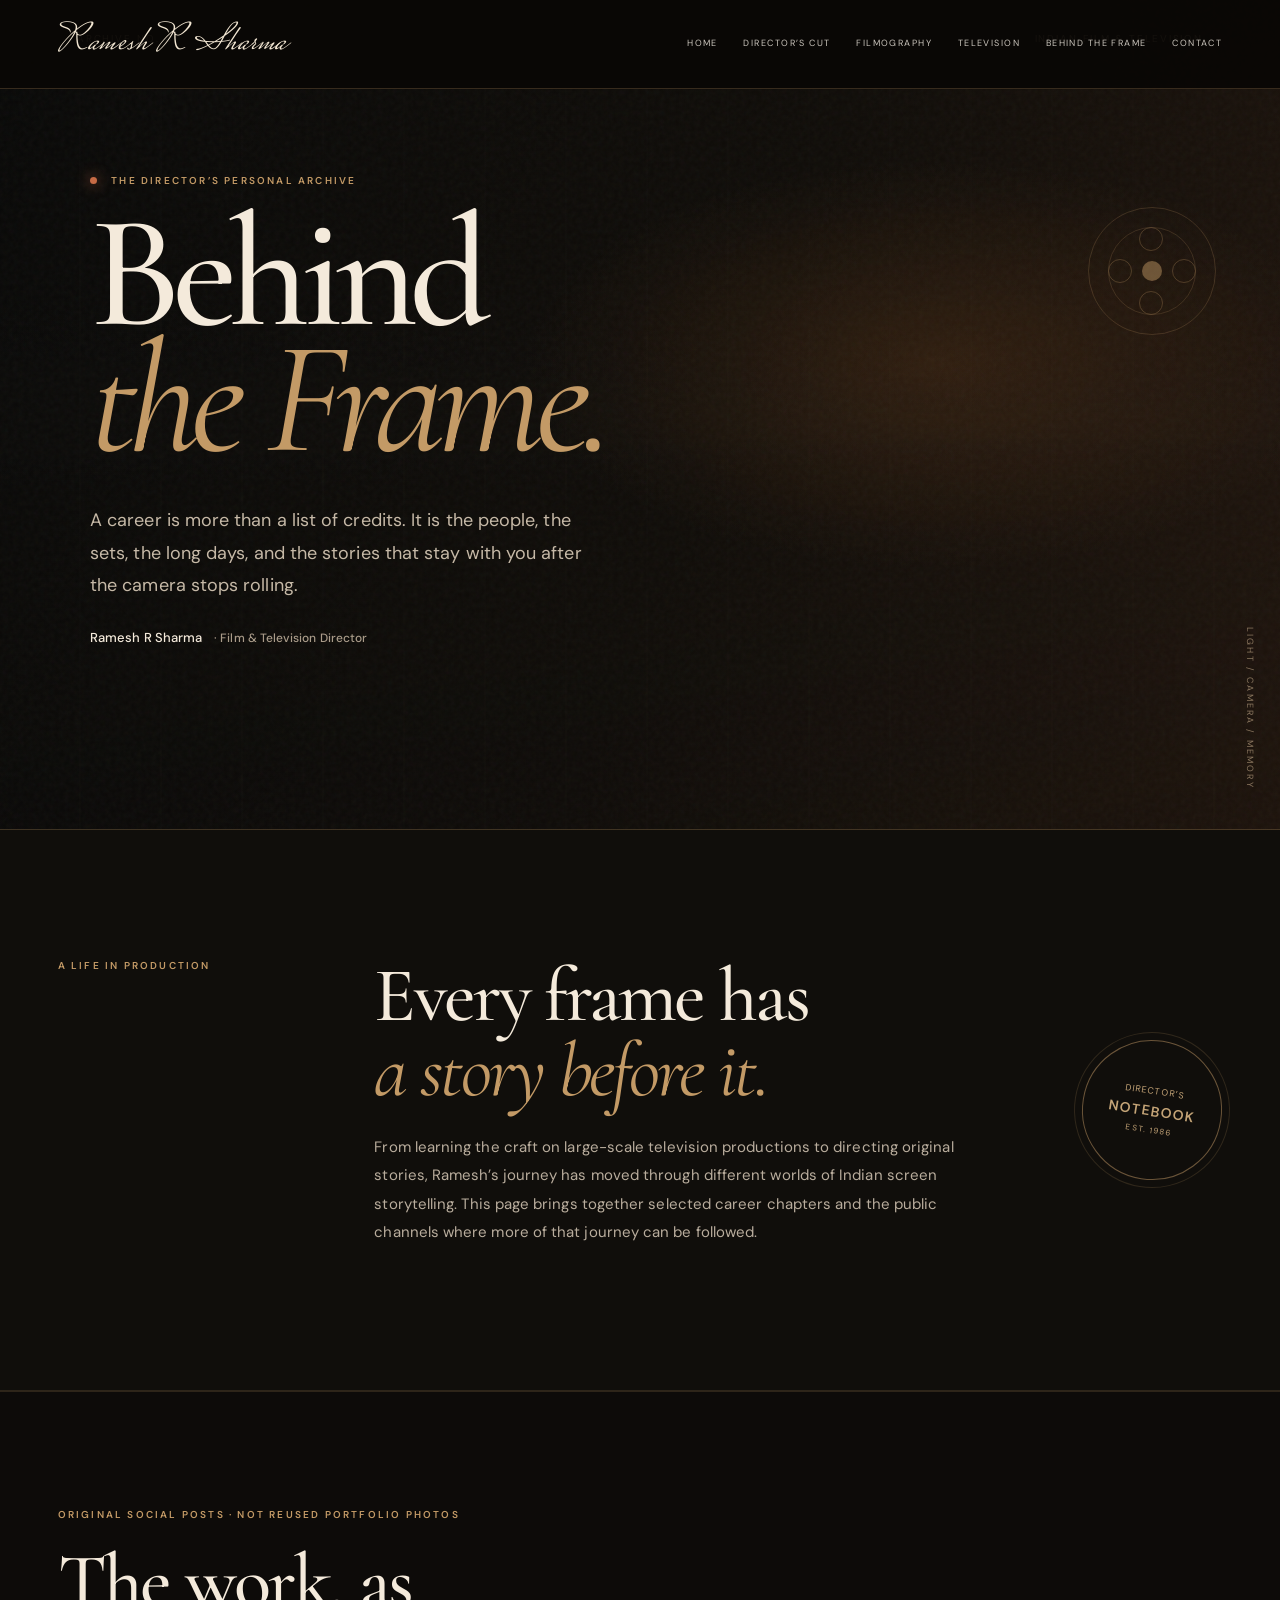
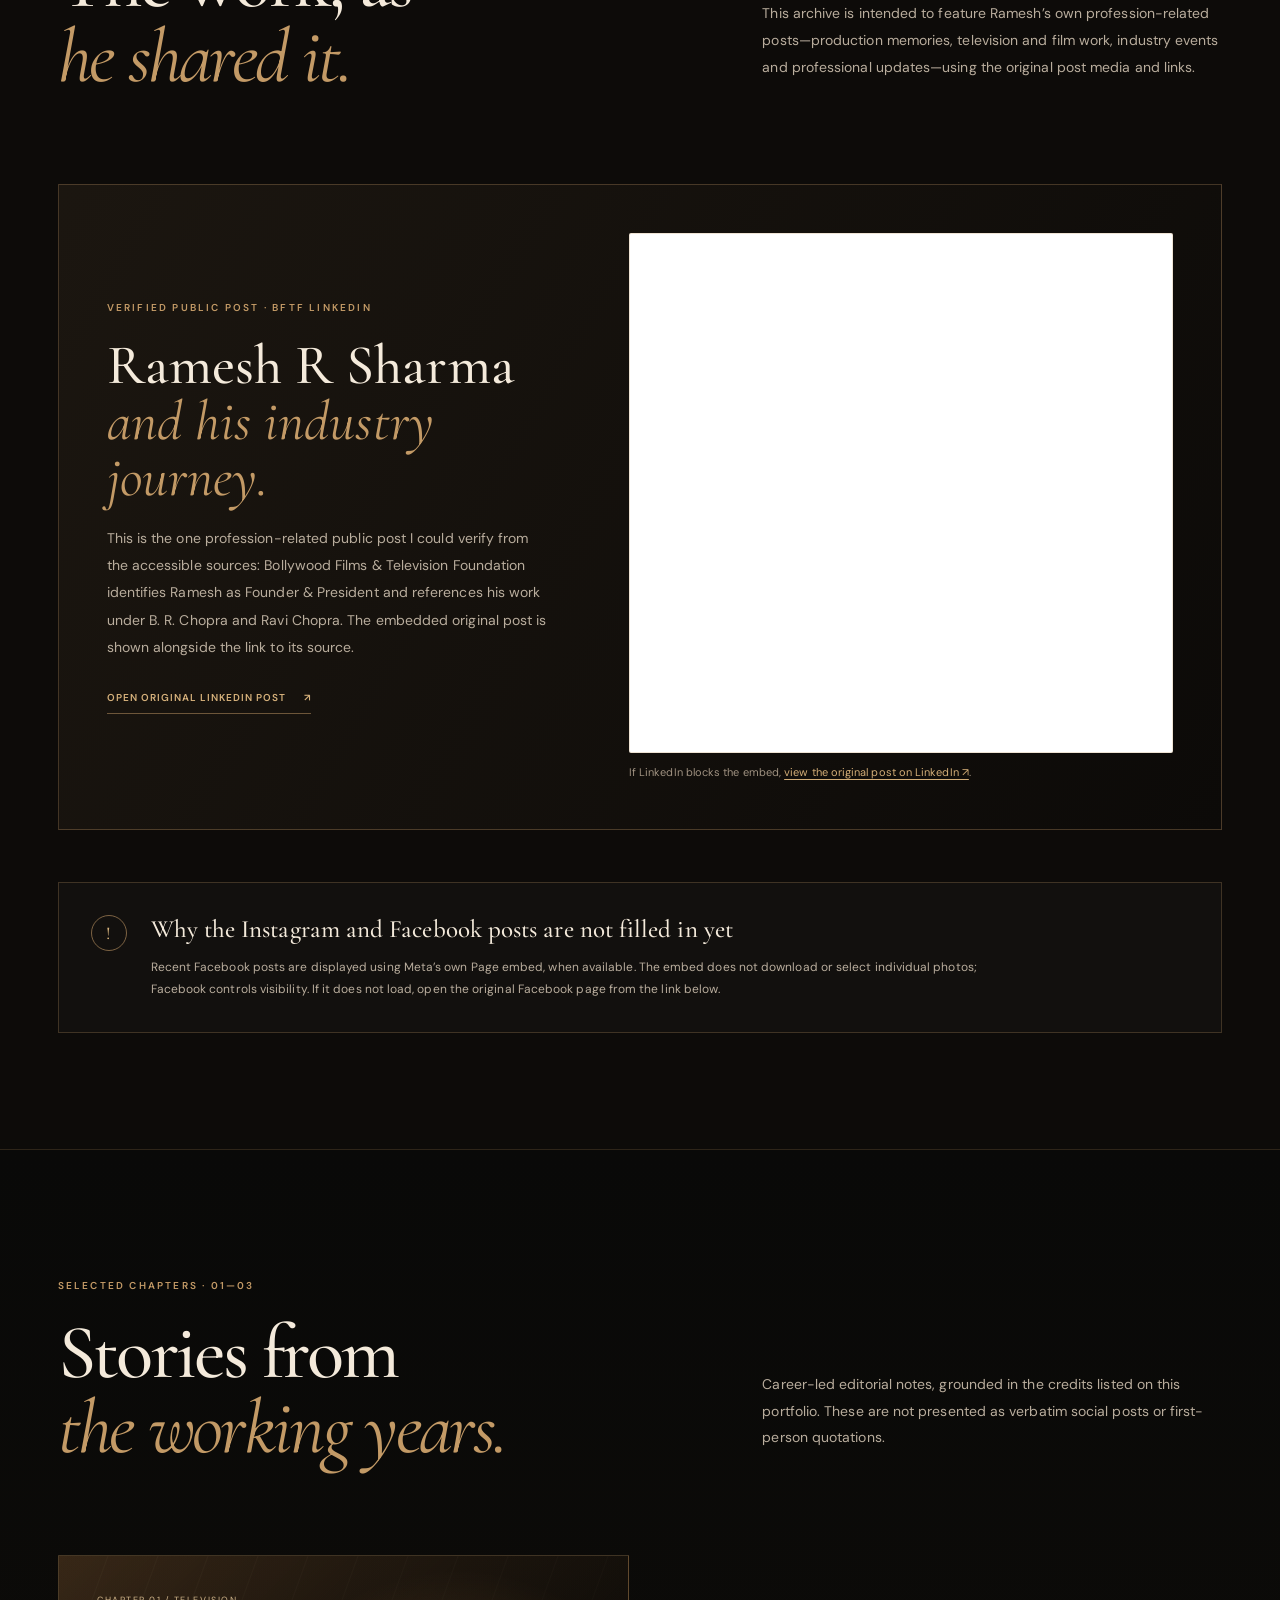
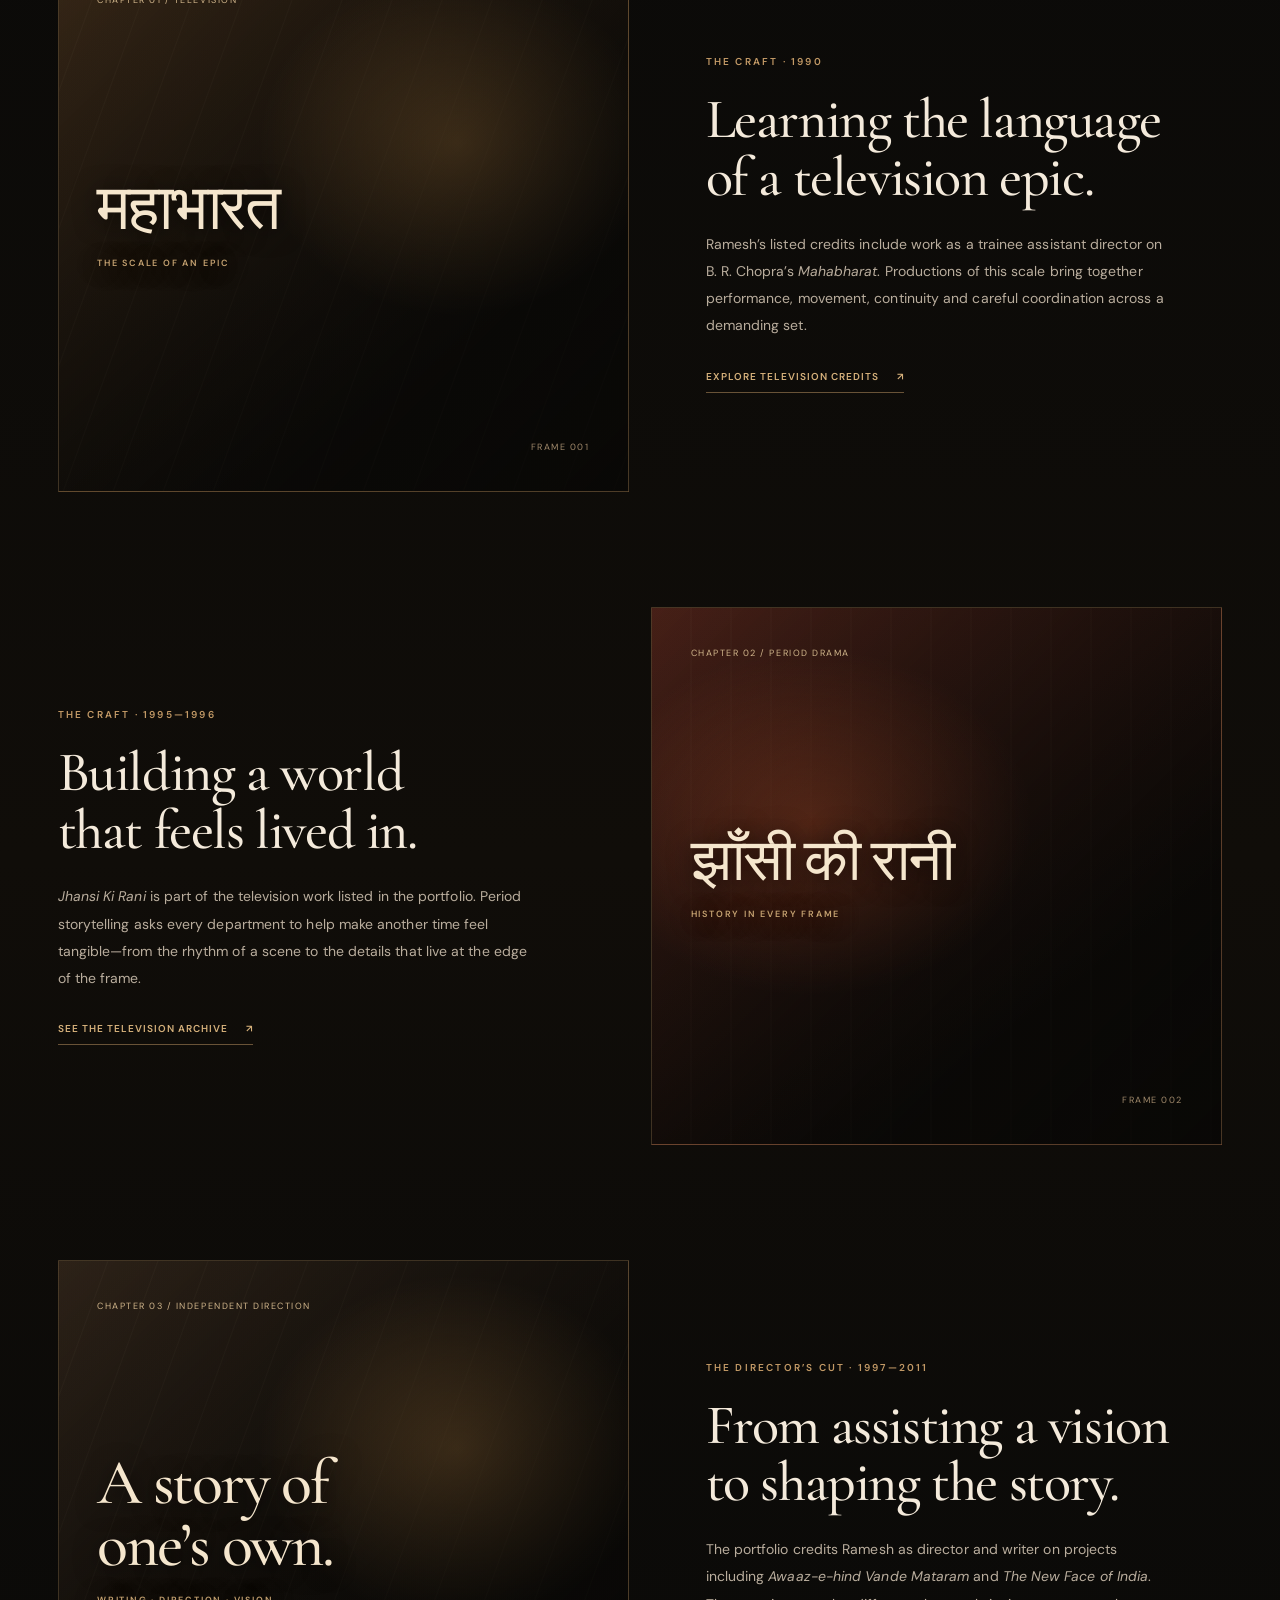
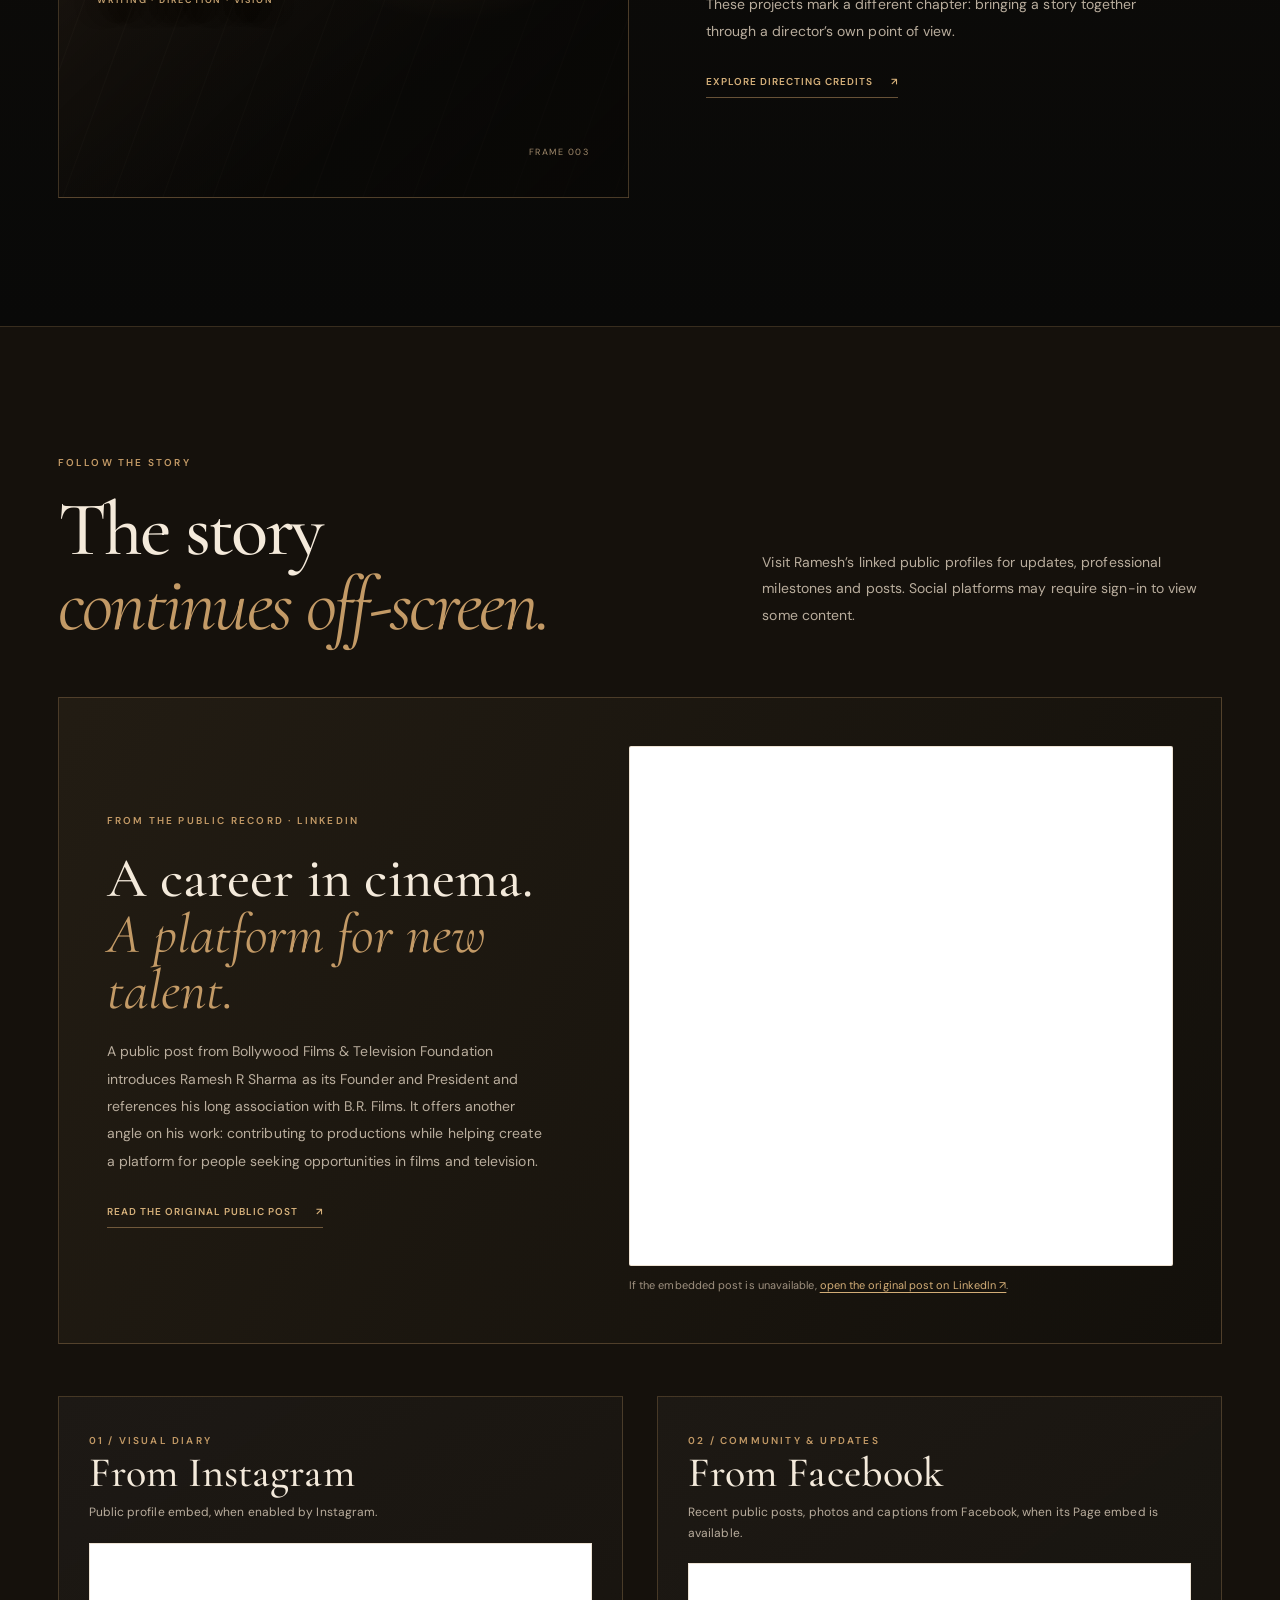
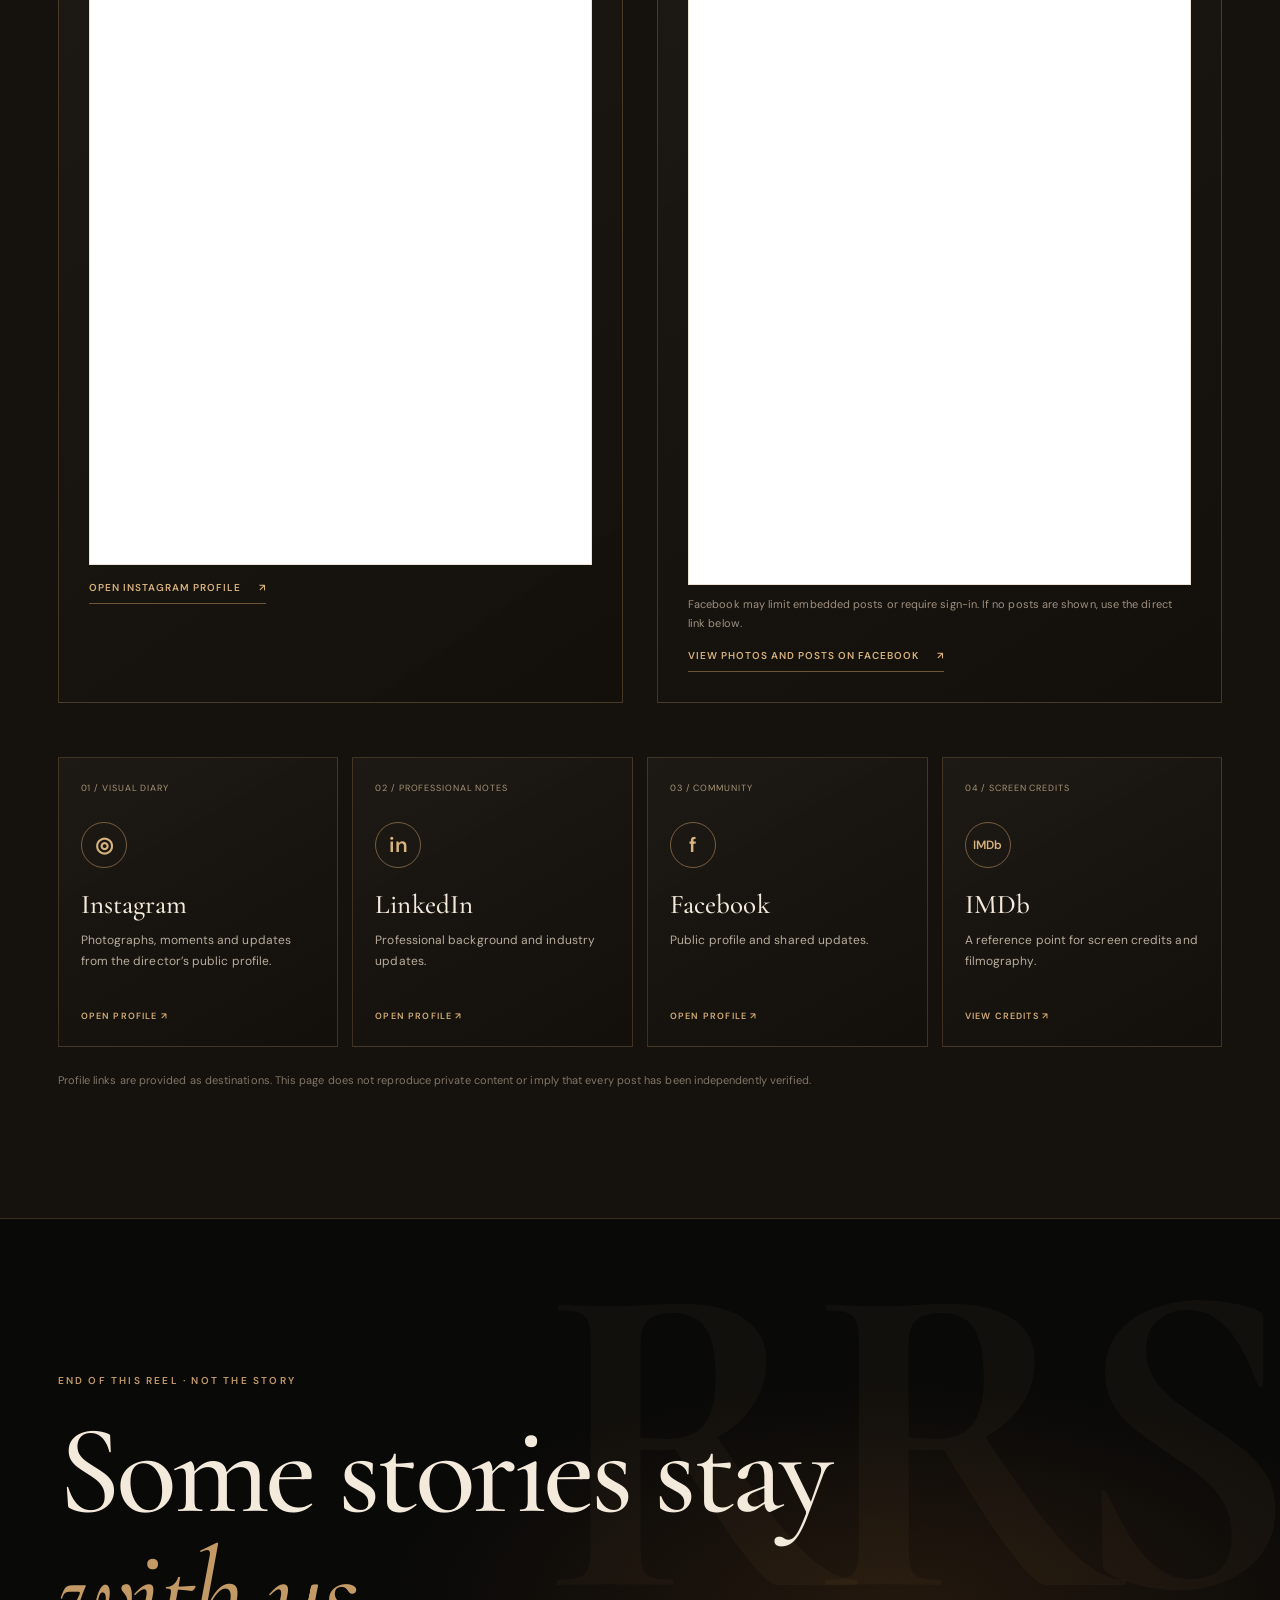
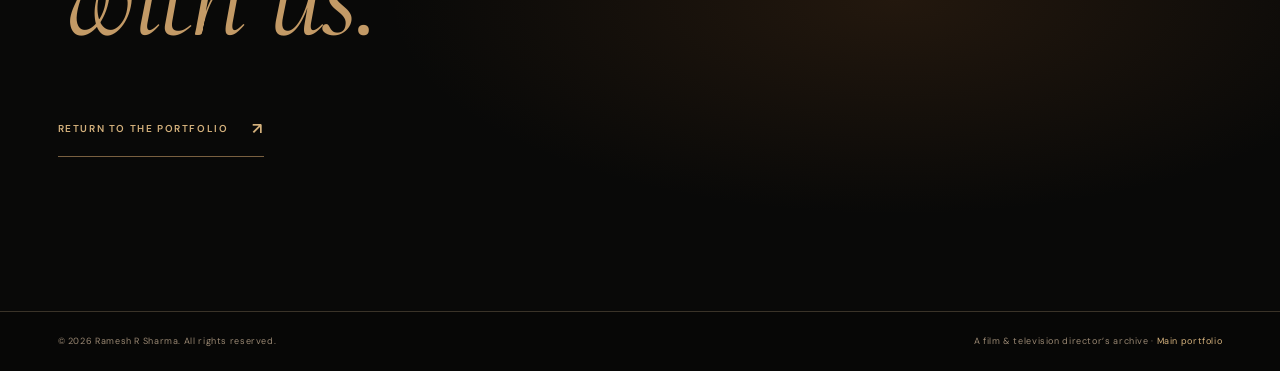
==== behind-the-frame.html @ 1739c815 "Embed public Facebook Page timeline without API credentials" ====
<!DOCTYPE html>
<html lang="en">
<head>
  <meta charset="UTF-8">
  <meta name="viewport" content="width=device-width, initial-scale=1.0">
  <title>Behind the Frame — Ramesh R Sharma</title>
  <meta name="description" content="Stories, milestones and selected public updates from the film and television journey of director Ramesh R Sharma.">
  <meta name="theme-color" content="#090908">
  <meta property="og:title" content="Behind the Frame — Ramesh R Sharma">
  <meta property="og:description" content="A director's archive: the work, the people and the stories behind the frame.">
  <link rel="canonical" href="https://rameshsharma.vercel.app/behind-the-frame.html">
  <link rel="stylesheet" href="style.css">
  <link rel="stylesheet" href="cinematic.css">
  <link rel="stylesheet" href="film-world.css">
  <link rel="stylesheet" href="behind-the-frame.css">
</head>
<body class="archive-page">
  <a class="skip-link" href="#main-content">Skip to content</a>
  <header class="header">
    <nav class="nav container" aria-label="Main navigation">
      <div class="nav__logo"><h3><a href="index.html" aria-label="Ramesh R Sharma home">Ramesh R Sharma</a></h3></div>
      <ul class="nav__menu" id="primary-navigation">
        <li><a href="index.html#home" class="nav__link">Home</a></li>
        <li><a href="index.html#directors-cut" class="nav__link">Director’s Cut</a></li>
        <li><a href="index.html#filmography" class="nav__link">Filmography</a></li>
        <li><a href="index.html#tv-serials" class="nav__link">Television</a></li>
        <li><a href="behind-the-frame.html" class="nav__link" aria-current="page">Behind the Frame</a></li>
        <li><a href="index.html#contact" class="nav__link">Contact</a></li>
      </ul>
      <button class="nav__toggle" id="nav-toggle" type="button" aria-label="Open navigation menu" aria-controls="primary-navigation" aria-expanded="false"><span></span><span></span><span></span></button>
    </nav>
  </header>

  <main id="main-content">
    <section class="archive-hero" aria-labelledby="archive-title">
      <div class="archive-hero__grain" aria-hidden="true"></div>
      <div class="archive-hero__frame" aria-hidden="true"><span>ARCHIVE NO. 01</span><span>INDIAN FILM & TELEVISION</span></div>
      <div class="container archive-hero__inner">
        <p class="archive-eyebrow"><span class="archive-eyebrow__dot"></span> THE DIRECTOR’S PERSONAL ARCHIVE</p>
        <h1 id="archive-title">Behind<br><em>the Frame.</em></h1>
        <p class="archive-hero__intro">A career is more than a list of credits. It is the people, the sets, the long days, and the stories that stay with you after the camera stops rolling.</p>
        <div class="archive-hero__signature">Ramesh R Sharma <span>· Film & Television Director</span></div>
      </div>
      <div class="archive-hero__reel" aria-hidden="true"><span></span><span></span><span></span><span></span><span></span><span></span><span></span><span></span></div>
      <div class="archive-hero__index" aria-hidden="true">LIGHT / CAMERA / MEMORY</div>
    </section>

    <section class="archive-intro">
      <div class="container archive-intro__grid">
        <p class="archive-eyebrow">A LIFE IN PRODUCTION</p>
        <div>
          <h2>Every frame has<br><em>a story before it.</em></h2>
          <p>From learning the craft on large-scale television productions to directing original stories, Ramesh’s journey has moved through different worlds of Indian screen storytelling. This page brings together selected career chapters and the public channels where more of that journey can be followed.</p>
        </div>
        <div class="archive-intro__stamp"><span>DIRECTOR’S</span><strong>NOTEBOOK</strong><i>EST. 1986</i></div>
      </div>
    </section>

    <section class="archive-posts-index" aria-labelledby="posts-index-title">
      <div class="container">
        <div class="archive-section-head">
          <div><p class="archive-eyebrow">ORIGINAL SOCIAL POSTS · NOT REUSED PORTFOLIO PHOTOS</p><h2 id="posts-index-title">The work, as<br><em>he shared it.</em></h2></div>
          <p>This archive is intended to feature Ramesh’s own profession-related posts—production memories, television and film work, industry events and professional updates—using the original post media and links.</p>
        </div>
        <article class="archive-post-feature archive-post-feature--social">
          <div class="archive-post-feature__copy">
            <p class="archive-eyebrow">VERIFIED PUBLIC POST · BFTF LINKEDIN</p>
            <h3>Ramesh R Sharma<br><em>and his industry journey.</em></h3>
            <p>This is the one profession-related public post I could verify from the accessible sources: Bollywood Films &amp; Television Foundation identifies Ramesh as Founder &amp; President and references his work under B. R. Chopra and Ravi Chopra. The embedded original post is shown alongside the link to its source.</p>
            <a class="archive-text-link" href="https://www.linkedin.com/posts/bollywood-films-television-foundation_founder-president-ramesh-r-sharma-director-activity-7131575205700718593-GlAW" target="_blank" rel="noopener noreferrer">Open original LinkedIn post <span>↗</span></a>
          </div>
          <div class="archive-post-feature__embed">
            <iframe title="Original public LinkedIn post from Bollywood Films and Television Foundation about Ramesh R Sharma" src="https://www.linkedin.com/embed/feed/update/urn:li:activity:7131575205700718593" height="520" loading="lazy" allowfullscreen></iframe>
            <p class="archive-post-feature__fallback">If LinkedIn blocks the embed, <a href="https://www.linkedin.com/posts/bollywood-films-television-foundation_founder-president-ramesh-r-sharma-director-activity-7131575205700718593-GlAW" target="_blank" rel="noopener noreferrer">view the original post on LinkedIn ↗</a>.</p>
          </div>
        </article>
        <div class="archive-posts-index__notice">
          <span class="archive-posts-index__notice-mark" aria-hidden="true">!</span>
          <div><strong>Why the Instagram and Facebook posts are not filled in yet</strong><p>Recent Facebook posts are displayed using Meta’s own Page embed, when available. The embed does not download or select individual photos; Facebook controls visibility. If it does not load, open the original Facebook page from the link below.</p></div>
        </div>
      </div>
    </section>

    <section class="archive-chapters" aria-labelledby="chapters-title">
      <div class="container">
        <div class="archive-section-head">
          <div><p class="archive-eyebrow">SELECTED CHAPTERS · 01—03</p><h2 id="chapters-title">Stories from<br><em>the working years.</em></h2></div>
          <p>Career-led editorial notes, grounded in the credits listed on this portfolio. These are not presented as verbatim social posts or first-person quotations.</p>
        </div>
        <article class="archive-feature archive-feature--wide">
          <div class="archive-feature__visual archive-feature__visual--epic" role="img" aria-label="Cinematic visual inspired by a period television production">
            <span class="archive-feature__visual-label">CHAPTER 01 / TELEVISION</span><div class="archive-feature__visual-title">महाभारत <small>THE SCALE OF AN EPIC</small></div><span class="archive-feature__frame-no">FRAME 001</span>
          </div>
          <div class="archive-feature__copy"><p class="archive-eyebrow">THE CRAFT · 1990</p><h3>Learning the language<br>of a television epic.</h3><p>Ramesh’s listed credits include work as a trainee assistant director on B. R. Chopra’s <em>Mahabharat</em>. Productions of this scale bring together performance, movement, continuity and careful coordination across a demanding set.</p><a href="index.html#tv-serials" class="archive-text-link">Explore television credits <span>↗</span></a></div>
        </article>
        <article class="archive-feature archive-feature--reverse">
          <div class="archive-feature__visual archive-feature__visual--period" role="img" aria-label="Archival-inspired artwork for a historical television drama"><span class="archive-feature__visual-label">CHAPTER 02 / PERIOD DRAMA</span><div class="archive-feature__visual-title archive-feature__visual-title--jhansi">झाँसी की रानी <small>HISTORY IN EVERY FRAME</small></div><span class="archive-feature__frame-no">FRAME 002</span></div>
          <div class="archive-feature__copy"><p class="archive-eyebrow">THE CRAFT · 1995—1996</p><h3>Building a world<br>that feels lived in.</h3><p><em>Jhansi Ki Rani</em> is part of the television work listed in the portfolio. Period storytelling asks every department to help make another time feel tangible—from the rhythm of a scene to the details that live at the edge of the frame.</p><a href="index.html#tv-serials" class="archive-text-link">See the television archive <span>↗</span></a></div>
        </article>
        <article class="archive-feature archive-feature--wide archive-feature--last">
          <div class="archive-feature__visual archive-feature__visual--independent" role="img" aria-label="Film reel and projection light, representing independent filmmaking"><span class="archive-feature__visual-label">CHAPTER 03 / INDEPENDENT DIRECTION</span><div class="archive-feature__visual-title">A story of<br>one’s own. <small>WRITING · DIRECTION · VISION</small></div><span class="archive-feature__frame-no">FRAME 003</span></div>
          <div class="archive-feature__copy"><p class="archive-eyebrow">THE DIRECTOR’S CUT · 1997—2011</p><h3>From assisting a vision<br>to shaping the story.</h3><p>The portfolio credits Ramesh as director and writer on projects including <em>Awaaz-e-hind Vande Mataram</em> and <em>The New Face of India</em>. These projects mark a different chapter: bringing a story together through a director’s own point of view.</p><a href="index.html#filmography" class="archive-text-link">Explore directing credits <span>↗</span></a></div>
        </article>
      </div>
    </section>

    <section class="archive-social" aria-labelledby="social-title">
      <div class="container">
        <div class="archive-section-head archive-section-head--social">
          <div><p class="archive-eyebrow">FOLLOW THE STORY</p><h2 id="social-title">The story<br><em>continues off-screen.</em></h2></div>
          <p>Visit Ramesh’s linked public profiles for updates, professional milestones and posts. Social platforms may require sign-in to view some content.</p>
        </div>
        <article class="archive-post-feature archive-post-feature--social">
          <div class="archive-post-feature__copy">
            <p class="archive-eyebrow">FROM THE PUBLIC RECORD · LINKEDIN</p>
            <h3>A career in cinema.<br><em>A platform for new talent.</em></h3>
            <p>A public post from Bollywood Films &amp; Television Foundation introduces Ramesh R Sharma as its Founder and President and references his long association with B.R. Films. It offers another angle on his work: contributing to productions while helping create a platform for people seeking opportunities in films and television.</p>
            <a class="archive-text-link" href="https://www.linkedin.com/posts/bollywood-films-television-foundation_founder-president-ramesh-r-sharma-director-activity-7131575205700718593-GlAW" target="_blank" rel="noopener noreferrer">Read the original public post <span>↗</span></a>
          </div>
          <div class="archive-post-feature__embed">
            <iframe title="Public LinkedIn post from Bollywood Films &amp; Television Foundation about Ramesh R Sharma" src="https://www.linkedin.com/embed/feed/update/urn:li:activity:7131575205700718593" height="520" loading="lazy" allowfullscreen></iframe>
            <p class="archive-post-feature__fallback">If the embedded post is unavailable, <a href="https://www.linkedin.com/posts/bollywood-films-television-foundation_founder-president-ramesh-r-sharma-director-activity-7131575205700718593-GlAW" target="_blank" rel="noopener noreferrer">open the original post on LinkedIn ↗</a>.</p>
          </div>
        </article>
        <div class="archive-social__feeds" aria-label="Public social profile feeds">
          <article class="archive-social-feed">
            <div class="archive-social-feed__heading"><span class="archive-eyebrow">01 / VISUAL DIARY</span><h3>From Instagram</h3><p>Public profile embed, when enabled by Instagram.</p></div>
            <div class="archive-social-feed__frame archive-social-feed__frame--instagram">
              <iframe title="Public Instagram profile for Director Ramesh R Sharma" src="https://www.instagram.com/directoramesharma123/embed/" loading="lazy" allowtransparency="true"></iframe>
            </div>
            <a class="archive-text-link" href="https://www.instagram.com/directoramesharma123/" target="_blank" rel="noopener noreferrer">Open Instagram profile <span>↗</span></a>
          </article>
          <article class="archive-social-feed">
            <div class="archive-social-feed__heading"><span class="archive-eyebrow">02 / COMMUNITY & UPDATES</span><h3>From Facebook</h3><p>Recent public posts, photos and captions from Facebook, when its Page embed is available.</p></div>
            <div class="archive-social-feed__frame archive-social-feed__frame--facebook">
              <iframe title="Public Facebook Page posts from Ramesh R Sharma" src="https://www.facebook.com/plugins/page.php?href=https%3A%2F%2Fwww.facebook.com%2Fdirectoramesharma%2F&tabs=timeline&width=500&height=620&small_header=true&adapt_container_width=true&hide_cover=true&show_facepile=false" width="500" height="620" loading="lazy" scrolling="no" allow="encrypted-media; clipboard-write; web-share"></iframe>
            </div>
            <p class="archive-post-feature__fallback">Facebook may limit embedded posts or require sign-in. If no posts are shown, use the direct link below.</p>
            <a class="archive-text-link" href="https://www.facebook.com/directoramesharma/" target="_blank" rel="noopener noreferrer">View photos and posts on Facebook <span aria-hidden="true">↗</span></a>
          </article>
        </div>
        <div class="archive-social__grid">
          <a class="archive-social-card archive-social-card--instagram" href="https://www.instagram.com/directoramesharma123/" target="_blank" rel="noopener noreferrer"><span class="archive-social-card__index">01 / VISUAL DIARY</span><span class="archive-social-card__symbol" aria-hidden="true">◎</span><strong>Instagram</strong><span class="archive-social-card__desc">Photographs, moments and updates from the director’s public profile.</span><span class="archive-social-card__action">OPEN PROFILE ↗</span></a>
          <a class="archive-social-card archive-social-card--linkedin" href="https://in.linkedin.com/in/ramesh-r-sharma-26b376137" target="_blank" rel="noopener noreferrer"><span class="archive-social-card__index">02 / PROFESSIONAL NOTES</span><span class="archive-social-card__symbol" aria-hidden="true">in</span><strong>LinkedIn</strong><span class="archive-social-card__desc">Professional background and industry updates.</span><span class="archive-social-card__action">OPEN PROFILE ↗</span></a>
          <a class="archive-social-card archive-social-card--facebook" href="https://www.facebook.com/directoramesharma/" target="_blank" rel="noopener noreferrer"><span class="archive-social-card__index">03 / COMMUNITY</span><span class="archive-social-card__symbol" aria-hidden="true">f</span><strong>Facebook</strong><span class="archive-social-card__desc">Public profile and shared updates.</span><span class="archive-social-card__action">OPEN PROFILE ↗</span></a>
          <a class="archive-social-card archive-social-card--imdb" href="https://www.imdb.com/name/nm13643229/" target="_blank" rel="noopener noreferrer"><span class="archive-social-card__index">04 / SCREEN CREDITS</span><span class="archive-social-card__symbol" aria-hidden="true">IMDb</span><strong>IMDb</strong><span class="archive-social-card__desc">A reference point for screen credits and filmography.</span><span class="archive-social-card__action">VIEW CREDITS ↗</span></a>
        </div>
        <p class="archive-social__note">Profile links are provided as destinations. This page does not reproduce private content or imply that every post has been independently verified.</p>
      </div>
    </section>

    <section class="archive-closing">
      <div class="archive-closing__mark" aria-hidden="true">RRS</div>
      <div class="container archive-closing__inner"><p class="archive-eyebrow">END OF THIS REEL · NOT THE STORY</p><h2>Some stories stay<br><em>with us.</em></h2><a class="archive-return" href="index.html">RETURN TO THE PORTFOLIO <span>↗</span></a></div>
    </section>
  </main>

  <footer class="footer"><div class="container"><p>© <span id="copyright-year">2026</span> Ramesh R Sharma. All rights reserved.</p><p class="archive-footer-note">A film & television director’s archive · <a href="index.html">Main portfolio</a></p></div></footer>
  <script src="app.js"></script>
</body>
</html>
---- cinematic.css ----
/* Ramesh R. Sharma — Phase 1: one cinematic visual language
   Editorial direction: a director's title card, archival film details, restrained brass,
   warm ivory typography, real photography, deliberate pacing. */
@import url('https://fonts.googleapis.com/css2?family=Cormorant+Garamond:wght@400;500;600;700&family=DM+Sans:wght@400;500;600;700&family=Mrs+Saint+Delafield&display=swap');

:root {
  --cinema-black: #090908;
  --cinema-ink: #11100e;
  --cinema-panel: #191713;
  --cinema-paper: #f4eee4;
  --cinema-muted: #b8afa3;
  --cinema-dim: #81786d;
  --cinema-gold: #c9a06c;
  --cinema-gold-light: #e7c99e;
  --cinema-line: rgba(231, 201, 158, .22);
  --cinema-serif: "Cormorant Garamond", Georgia, serif;
  --cinema-sans: "DM Sans", Arial, sans-serif;
  --cinema-script: "Mrs Saint Delafield", cursive;
  --cinema-max: 1280px;
  --ink: var(--cinema-black);
  --ink-soft: var(--cinema-ink);
  --panel: var(--cinema-panel);
  --paper: var(--cinema-paper);
  --muted: var(--cinema-muted);
  --gold: var(--cinema-gold);
  --gold-light: var(--cinema-gold-light);
  --line: var(--cinema-line);
  --serif: var(--cinema-serif);
  --sans: var(--cinema-sans);
  color-scheme: dark;
}
*, *::before, *::after { box-sizing: border-box; }
html { scroll-behavior: smooth; scroll-padding-top: 84px; background: var(--cinema-black); }
body { margin: 0; overflow-x: clip; background: var(--cinema-black); color: var(--cinema-paper); font: 15px/1.7 var(--cinema-sans); letter-spacing: .005em; -webkit-font-smoothing: antialiased; }
body, button, a { -webkit-tap-highlight-color: transparent; }
img { display: block; max-width: 100%; }
button { font: inherit; }
a { color: inherit; }
.container { width: min(var(--cinema-max), calc(100% - 9vw)); margin-inline: auto; }
::selection { background: var(--cinema-gold-light); color: var(--cinema-black); }
:focus-visible { outline: 2px solid var(--cinema-gold-light); outline-offset: 4px; }
.skip-link { position: fixed; z-index: 999; top: 12px; left: 12px; padding: 10px 14px; transform: translateY(-160%); background: var(--cinema-paper); color: var(--cinema-black); }
.skip-link:focus { transform: translateY(0); }
[hidden] { display: none !important; }

/* The navigation behaves like discreet end credits, not a software dashboard. */
.header { position: absolute; z-index: 50; inset: 0 0 auto; background: linear-gradient(180deg, rgba(5,5,4,.78), transparent); border: 0; transition: background .3s ease, box-shadow .3s ease; }
.header.is-scrolled { position: fixed; background: rgba(9, 10, 11, .96); box-shadow: 0 8px 28px rgba(0, 0, 0, .24); backdrop-filter: blur(12px); }
.nav { min-height: 88px; display: flex; align-items: center; justify-content: space-between; gap: 26px; }
.nav__logo { flex: 0 0 auto; }
.nav__logo h3 { margin: 0; color: #fff7ed; font: 400 clamp(2rem, 3vw, 2.8rem)/.85 var(--cinema-script); letter-spacing: .01em; }
.nav__menu { display: flex; align-items: center; gap: clamp(13px, 2vw, 28px); list-style: none; padding: 0; margin: 0 0 0 auto; }
.nav__link { position: relative; display: inline-block; padding: 12px 0; color: rgba(244,238,228,.82); text-decoration: none; text-transform: uppercase; font-size: 9px; letter-spacing: .16em; transition: color .25s ease; }
.nav__link::after { content: ""; position: absolute; bottom: 4px; left: 0; width: 0; height: 1px; background: var(--cinema-gold-light); transition: width .25s ease; }
.nav__link:hover, .nav__link.active { color: var(--cinema-gold-light); }
.nav__link:hover::after, .nav__link.active::after { width: 100%; }
.nav__toggle { display: none; width: 44px; height: 44px; border: 1px solid var(--cinema-line); border-radius: 50%; background: rgba(0,0,0,.28); color: var(--cinema-paper); cursor: pointer; }
.nav__toggle span { display: block; width: 17px; height: 1px; margin: 4px auto; background: currentColor; }

/* Opening title card — the portrait is used once, in colour, as the visual anchor. */
.hero { position: relative; isolation: isolate; min-height: min(900px, 100svh); min-height: max(720px, 100svh); display: flex; align-items: center; overflow: hidden; background: radial-gradient(ellipse at 76% 42%, rgba(118,83,47,.22) 0%, rgba(41,33,24,.72) 22%, transparent 49%), radial-gradient(ellipse at 18% 72%, #17130f 0%, #090908 62%); }
.hero::before { content: ""; position: absolute; z-index: -1; inset: 0; pointer-events: none; opacity: .22; background: repeating-linear-gradient(0deg, transparent 0 3px, rgba(244,238,228,.025) 3px 4px); }
.hero::after { content: ""; position: absolute; z-index: -1; inset: 0; pointer-events: none; background: linear-gradient(90deg, #090908 0%, rgba(9,9,8,.7) 45%, rgba(9,9,8,.08) 100%), linear-gradient(0deg, #090908 0%, transparent 20%, transparent 78%, rgba(0,0,0,.24) 100%); }
.hero__content { display: grid; grid-template-columns: minmax(0, 1.1fr) minmax(250px, .72fr); align-items: center; gap: clamp(28px, 6vw, 88px); padding-top: 142px; padding-bottom: 94px; }
.hero__text { position: relative; z-index: 2; max-width: 720px; }
.hero__text::before { content: "A LIFE IN PICTURES"; display: block; margin-bottom: 23px; color: var(--cinema-gold-light); font-size: 9px; font-weight: 600; letter-spacing: .42em; animation: title-rise .8s .1s both; }
.hero__title { margin: 0; max-width: 740px; color: var(--cinema-paper); font: 500 clamp(4rem, 8.2vw, 8.4rem)/.78 var(--cinema-serif); letter-spacing: -.065em; text-transform: uppercase; text-wrap: balance; animation: title-rise .9s .16s both; }
.hero__subtitle { margin: 28px 0 15px; color: var(--cinema-gold-light); font-size: 10px; line-height: 1.8; font-weight: 600; letter-spacing: .22em; text-transform: uppercase; animation: title-rise .9s .25s both; }
.hero__tagline { max-width: 540px; margin: 0 0 13px; color: #e8d6bf; font: italic 500 clamp(1.55rem, 2.5vw, 2.25rem)/1.13 var(--cinema-serif); }
.hero__description { max-width: 430px; margin: 0; color: rgba(244,238,228,.72); font-size: 13px; line-height: 1.9; }
.hero__buttons { display: flex; flex-wrap: wrap; gap: 12px; margin-top: 29px; }
.btn { display: inline-flex; align-items: center; justify-content: center; gap: 10px; min-height: 46px; padding: 12px 20px; border-radius: 0; cursor: pointer; text-decoration: none; font-size: 9px; font-weight: 700; letter-spacing: .15em; text-transform: uppercase; transition: background .25s ease, color .25s ease, border-color .25s ease, transform .25s ease; }
.btn:hover { transform: translateY(-2px); }
.btn--primary { border: 1px solid var(--cinema-gold); background: var(--cinema-gold-light); color: #18120b; }
.btn--primary:hover { background: #f2dfc1; }
.btn--outline { border: 1px solid rgba(231,201,158,.55); background: transparent; color: var(--cinema-paper); }
.btn--outline:hover { border-color: var(--cinema-gold-light); background: rgba(231,201,158,.09); }
.hero__image { position: relative; width: 100%; max-width: 440px; justify-self: end; padding: 0 0 28px 22px; animation: image-arrive 1.2s .18s both; }
.hero__image::before { content: ""; position: absolute; z-index: -1; top: 20px; left: 0; right: 38px; bottom: 0; border: 1px solid rgba(231,201,158,.68); }
.hero__image::after { content: "DIRECTOR  /  STORYTELLER"; position: absolute; right: -17px; bottom: 48px; writing-mode: vertical-rl; color: rgba(244,238,228,.68); font-size: 8px; letter-spacing: .25em; }
.hero__img { width: 100%; aspect-ratio: 3 / 4; max-height: 550px; object-fit: cover; object-position: center 22%; border: 1px solid rgba(244,238,228,.14); filter: saturate(.88) contrast(1.06); box-shadow: 0 25px 70px rgba(0,0,0,.36); }
.hero__image { filter: drop-shadow(0 26px 42px rgba(0,0,0,.16)); }
.hero__image::before { box-shadow: 12px 12px 0 -11px rgba(231,201,158,.8); }
.hero__image::after { content: "RRS  /  001"; right: -24px; bottom: 48px; color: rgba(244,238,228,.72); font-size: 8px; letter-spacing: .25em; }

/* A restrained film leader, not a repeating decorative card row. */
.film-reel { position: relative; display: grid; grid-template-columns: 1.05fr repeat(3, 1fr); align-items: center; min-height: 100px; padding: 0 4.5vw; border-top: 1px solid var(--cinema-line); border-bottom: 1px solid var(--cinema-line); background: linear-gradient(105deg, #0b0a09, #15110c 54%, #0b0a09); }
.film-reel::before, .film-reel::after { content: ""; position: absolute; left: 0; right: 0; height: 3px; opacity: .28; background: repeating-linear-gradient(90deg, var(--cinema-gold-light) 0 2px, transparent 2px 14px); }
.film-reel::before { top: 4px; } .film-reel::after { bottom: 4px; }
.film-reel__label { padding-right: 14px; color: var(--cinema-gold); font-size: 8px; letter-spacing: .26em; text-transform: uppercase; }
.film-reel__item { display: flex; align-items: baseline; gap: 12px; min-width: 0; padding: 18px 1.8vw; border-left: 1px solid var(--cinema-line); }
.film-reel__item span { color: var(--cinema-gold); font-size: 9px; }
.film-reel__item strong { font: 500 clamp(1.1rem, 1.8vw, 1.65rem)/1.05 var(--cinema-serif); }

/* Chapter titles and consistent section rhythm. */
section { scroll-margin-top: 74px; }
.section__title { position: relative; margin: 0 0 36px; color: var(--cinema-paper); font: 500 clamp(2.8rem, 5vw, 5rem)/.9 var(--cinema-serif); letter-spacing: -.045em; }
.section__title::after { content: ""; display: block; width: 50px; height: 1px; margin-top: 22px; background: var(--cinema-gold); }
.eyebrow { margin: 0 0 12px; color: var(--cinema-gold); font-size: 8px; font-weight: 700; letter-spacing: .32em; text-transform: uppercase; }

/* Director's Cut — the behind-the-scenes photograph gets its own chapter. */
.directors-cut { padding: clamp(72px, 10vw, 142px) 0; border-bottom: 1px solid var(--cinema-line); background: var(--cinema-black); }
.directors-cut__inner { display: grid; grid-template-columns: minmax(0, .94fr) minmax(0, 1.06fr); align-items: center; gap: clamp(36px, 7vw, 100px); }
.directors-cut__visual { position: relative; min-height: 430px; height: 100%; overflow: hidden; background: #201a13; }
.directors-cut__visual::after { content: ""; position: absolute; inset: 0; pointer-events: none; background: linear-gradient(0deg, rgba(0,0,0,.7), transparent 42%); }
.directors-cut__visual img { width: 100%; height: 100%; min-height: 430px; object-fit: cover; object-position: center; filter: saturate(.86) contrast(1.06); transition: transform 1.1s cubic-bezier(.2,.65,.2,1), filter .6s ease; }
.directors-cut__visual:hover img { filter: saturate(1) contrast(1.04); }
.directors-cut__visual:hover img { transform: scale(1.035); }
.directors-cut__frame-label { position: absolute; z-index: 1; left: 22px; bottom: 20px; color: var(--cinema-paper); font-size: 8px; letter-spacing: .24em; }
.directors-cut__copy h2 { margin: 0 0 22px; color: var(--cinema-paper); font: 500 clamp(3.4rem, 6.2vw, 6.2rem)/.8 var(--cinema-serif); letter-spacing: -.055em; }
.directors-cut__copy h2 em { color: var(--cinema-gold-light); font-weight: 400; }
.directors-cut__intro { max-width: 520px; margin: 0 0 25px; color: var(--cinema-muted); font-size: 13px; line-height: 1.9; }
.directors-cut__credits { border-top: 1px solid var(--cinema-line); }
.directors-cut__credits a { display: grid; grid-template-columns: 28px minmax(0,1fr) 20px; align-items: center; gap: 13px; padding: 15px 0; border-bottom: 1px solid var(--cinema-line); text-decoration: none; transition: padding .25s ease, color .25s ease; }
.directors-cut__credits a:hover { padding-left: 6px; color: var(--cinema-gold-light); }
.directors-cut__number { color: var(--cinema-gold); font-size: 9px; }
.directors-cut__credits strong, .directors-cut__reel strong { display: block; font: 600 1.28rem/1.05 var(--cinema-serif); }
.directors-cut__credits small, .directors-cut__reel small { display: block; margin-top: 5px; color: var(--cinema-muted); font-size: 9px; line-height: 1.5; letter-spacing: .035em; }
.directors-cut__arrow { color: var(--cinema-gold); font-size: 18px; }
.directors-cut__reel { display: flex; align-items: center; gap: 13px; margin-top: 22px; color: var(--cinema-paper); text-decoration: none; }
.directors-cut__play { display: grid; place-items: center; flex: 0 0 40px; width: 40px; height: 40px; padding-left: 2px; border: 1px solid var(--cinema-gold); border-radius: 50%; color: var(--cinema-gold-light); font-size: 10px; }
.directors-cut__reel > span:last-child { margin-left: auto; color: var(--cinema-gold); }

/* Biography becomes an editorial spread: the portrait is not duplicated a second time. */
.biography { padding: clamp(72px, 9vw, 126px) 0; background: #13110e; }
.biography .container > .section__title { margin-bottom: 32px; }
.biography__content { display: grid; grid-template-columns: minmax(0, 1fr); }
.biography__text { display: grid; grid-template-columns: minmax(0, 1.15fr) minmax(280px, .85fr); align-items: start; gap: clamp(30px, 7vw, 100px); }
.biography__intro { max-width: 720px; margin: 0; color: #e6d9c8; font: 500 clamp(1.7rem, 2.8vw, 2.65rem)/1.23 var(--cinema-serif); }
.biography__details { display: grid; grid-template-columns: repeat(2, minmax(0,1fr)); gap: 0 22px; border-top: 1px solid var(--cinema-line); }
.detail-card { padding: 16px 0; border-bottom: 1px solid var(--cinema-line); background: transparent; border-radius: 0; }
.detail-card h4 { margin: 0 0 5px; color: var(--cinema-gold-light); font-size: 8px; font-weight: 700; letter-spacing: .16em; text-transform: uppercase; }
.detail-card p { margin: 0; color: var(--cinema-muted); font-size: 11px; line-height: 1.7; }
.biography__image { display: none; }

/* Highlights: restrained typographic index instead of colourful emoji tiles. */
.highlights { padding: clamp(68px, 8vw, 112px) 0; background: var(--cinema-black); }
.highlights__grid { display: grid; grid-template-columns: repeat(4, minmax(0,1fr)); border-top: 1px solid var(--cinema-line); border-bottom: 1px solid var(--cinema-line); }
.highlight-card { min-width: 0; padding: 28px 25px 30px; border-right: 1px solid var(--cinema-line); }
.highlight-card:last-child { border-right: 0; }
.highlight-card__icon { display: block; margin-bottom: 30px; color: var(--cinema-gold); font: 500 1rem/1 var(--cinema-serif); letter-spacing: .08em; }
.highlight-card h3 { max-width: 230px; margin: 0 0 11px; color: var(--cinema-paper); font: 500 clamp(1.35rem, 2vw, 1.9rem)/1.05 var(--cinema-serif); }
.highlight-card p { max-width: 270px; margin: 0; color: var(--cinema-muted); font-size: 11px; line-height: 1.8; }

/* Timeline as a single film-strip spine. */
.timeline { padding: clamp(72px, 9vw, 125px) 0; background: #13110e; }
.timeline__container { position: relative; max-width: 940px; margin: 0 auto; padding: 6px 0; }
.timeline__container::before { content: ""; position: absolute; top: 0; bottom: 0; left: 50%; width: 1px; background: linear-gradient(180deg, transparent, var(--cinema-gold), var(--cinema-line), transparent); }
.timeline__item { position: relative; display: grid; grid-template-columns: 1fr 1fr; gap: 42px; align-items: start; width: 100%; margin: 0 0 30px; }
.timeline__item::before { content: ""; position: absolute; z-index: 1; top: 9px; left: calc(50% - 4px); width: 8px; height: 8px; border: 1px solid var(--cinema-gold-light); border-radius: 50%; background: var(--cinema-black); box-shadow: 0 0 0 5px #13110e; }
.timeline__year { grid-column: 1; color: var(--cinema-gold-light); font: 500 clamp(1.8rem, 3vw, 2.5rem)/1 var(--cinema-serif); text-align: right; }
.timeline__content { grid-column: 2; padding: 0 0 22px; border-bottom: 1px solid var(--cinema-line); }
.timeline__item.left .timeline__year { grid-column: 1; grid-row: 1; padding-right: 30px; text-align: right; }
.timeline__item.left .timeline__content { grid-column: 1; grid-row: 2; margin: 0 30px 0 0; text-align: right; }
.timeline__item.right .timeline__year { grid-column: 2; grid-row: 1; padding-left: 30px; text-align: left; }
.timeline__item.right .timeline__content { grid-column: 2; grid-row: 2; margin-left: 30px; text-align: left; }
.timeline__content h4 { margin: 0 0 5px; color: var(--cinema-paper); font: 500 1.55rem/1.05 var(--cinema-serif); }
.timeline__content p { margin: 0; color: var(--cinema-muted); font-size: 11px; line-height: 1.75; }

/* Filmography archive: readable, compact and filterable. */
.filmography { padding: clamp(72px, 9vw, 125px) 0; background: var(--cinema-black); }
.filmography__intro { max-width: 560px; margin: -12px 0 25px; color: var(--cinema-muted); font-size: 13px; line-height: 1.8; }
.filmography__filters { display: flex; flex-wrap: wrap; gap: 8px; margin: 0 0 9px; }
.filmography__filter { padding: 10px 15px; border: 1px solid var(--cinema-line); background: transparent; color: var(--cinema-muted); cursor: pointer; font-size: 9px; letter-spacing: .08em; transition: color .2s ease, border-color .2s ease, background .2s ease; }
.filmography__filter:hover, .filmography__filter.is-active { border-color: var(--cinema-gold); background: rgba(201,160,108,.1); color: var(--cinema-gold-light); }
.filmography__status { margin: 0 0 32px; color: var(--cinema-dim); font-size: 9px; }
.filmography__category { margin-bottom: clamp(34px, 5vw, 58px); }
.filmography__category > h3 { display: flex; align-items: baseline; gap: 13px; margin: 0 0 15px; padding: 0 0 13px; border-bottom: 1px solid var(--cinema-line); color: var(--cinema-paper); font: 500 clamp(1.8rem, 3.5vw, 2.65rem)/1 var(--cinema-serif); }
.filmography__category > h3::before { content: "CREDITS"; flex: 0 0 auto; color: var(--cinema-gold); font: 700 8px/1 var(--cinema-sans); letter-spacing: .18em; }
.film-grid { display: grid; grid-template-columns: repeat(2, minmax(0,1fr)); gap: 9px; }
.film-card, .filmography__card, .filmography__item { position: relative; display: flex; flex-direction: column; justify-content: center; min-height: 88px; padding: 18px 20px; border: 1px solid rgba(231,201,158,.14); border-left: 2px solid rgba(201,160,108,.6); background: linear-gradient(110deg, rgba(231,201,158,.055), rgba(231,201,158,.012)); transition: border-color .25s ease, background .25s ease, transform .25s ease; }
.film-card:hover, .filmography__card:hover, .filmography__item:hover { transform: translateY(-2px); border-color: rgba(231,201,158,.42); background: #171511; }
.film-card h4, .filmography__card h4, .filmography__item h4, .ad-card h4 { margin: 0 0 6px; color: var(--cinema-paper); font: 500 clamp(1.25rem, 2vw, 1.65rem)/1.1 var(--cinema-serif); }
.film-card p, .film-card .film-role, .filmography__card p, .filmography__item p, .film-type { margin: 0; color: var(--cinema-muted); font-size: 10px; line-height: 1.6; }
.film-type { margin-top: 5px; color: var(--cinema-gold); }
.ad-grid { display: grid; grid-template-columns: repeat(3, minmax(0,1fr)); gap: 9px; }
.ad-card { min-height: 92px; padding: 19px; border: 1px solid var(--cinema-line); background: #13110e; }
.ad-card p { margin: 0; color: var(--cinema-muted); font-size: 10px; }

/* Television: posters lead, text supports; no fake ratings or decorative noise. */
.tv-serials { padding: clamp(72px, 9vw, 125px) 0; background: #13110e; }
.tv-showcase { margin-bottom: 58px; }
.tv-featured { display: grid; grid-template-columns: repeat(3, minmax(0,1fr)); gap: 16px; }
.featured-serial { min-width: 0; border: 1px solid var(--cinema-line); background: #0d0c0a; }
.featured-serial__image { overflow: hidden; aspect-ratio: 4 / 5; background: #201b15; }
.featured-img { width: 100%; height: 100%; object-fit: cover; transition: transform .7s ease; }
.featured-serial:hover .featured-img { transform: scale(1.025); }
.featured-serial__content { padding: 20px 20px 22px; }
.featured-serial__content h3 { margin: 0 0 9px; color: var(--cinema-paper); font: 500 clamp(1.35rem, 2vw, 1.9rem)/1.05 var(--cinema-serif); }
.featured-serial__content p { margin: 10px 0 0; color: var(--cinema-muted); font-size: 11px; line-height: 1.8; }
.featured-serial__content .role-badge, .featured-serial__content .badge, .featured-serial__content .featured-serial__role { display: inline-block; margin: 0; padding: 5px 8px; border: 1px solid var(--cinema-line); color: var(--cinema-gold-light); background: rgba(201,160,108,.08); font-size: 8px; letter-spacing: .08em; }
.tv-grid { display: grid; grid-template-columns: 1fr 1fr; gap: clamp(30px, 6vw, 80px); }
.tv-category h3 { margin: 0 0 15px; padding-bottom: 13px; border-bottom: 1px solid var(--cinema-line); color: var(--cinema-paper); font: 500 2rem/1 var(--cinema-serif); }
.serial-list { border-top: 0; }
.serial-item { padding: 14px 0; border-bottom: 1px solid var(--cinema-line); }
.serial-item h4 { margin: 0 0 4px; color: var(--cinema-paper); font: 500 1.35rem/1.1 var(--cinema-serif); }
.serial-item p { margin: 0; color: var(--cinema-muted); font-size: 10px; }

/* Contact and end credits. */
.contact { padding: clamp(72px, 9vw, 125px) 0; background: var(--cinema-black); }
.contact__content { display: grid; grid-template-columns: 1.1fr .9fr; gap: clamp(35px, 8vw, 110px); }
.contact__info h3, .contact__social h3 { margin: 0 0 13px; color: var(--cinema-paper); font: 500 clamp(2rem, 3.5vw, 3rem)/1 var(--cinema-serif); }
.contact__info > p { max-width: 480px; margin: 0 0 22px; color: var(--cinema-muted); font-size: 12px; line-height: 1.9; }
.contact__item { padding: 12px 0; border-bottom: 1px solid var(--cinema-line); color: var(--cinema-muted); font-size: 11px; }
.contact__item strong { color: var(--cinema-gold-light); font-weight: 600; }
.social-links { border-top: 1px solid var(--cinema-line); }
.social-link { display: flex; justify-content: space-between; align-items: center; padding: 14px 0; border-bottom: 1px solid var(--cinema-line); color: var(--cinema-paper); text-decoration: none; font: 500 1.35rem/1 var(--cinema-serif); transition: color .2s ease, padding .2s ease; }
.social-link::after { content: "↗"; color: var(--cinema-gold); font: 14px/1 var(--cinema-sans); }
.social-link:hover { padding-left: 5px; color: var(--cinema-gold-light); }
.footer { padding: 22px 0; border-top: 1px solid var(--cinema-line); background: #070706; }
.footer p { margin: 0; color: var(--cinema-dim); font-size: 9px; letter-spacing: .07em; }

/* Motion should feel like a camera settling into a shot, never like a loading screen. */
@keyframes title-rise { from { opacity: 0; transform: translateY(18px); } to { opacity: 1; transform: translateY(0); } }
@keyframes image-arrive { from { opacity: 0; transform: translate3d(12px, 0, 0) scale(1.018); } to { opacity: 1; transform: translate3d(0, 0, 0) scale(1); } }
.cinema-reveal { opacity: 0; transform: translateY(18px); transition: opacity .7s ease var(--reveal-delay, 0ms), transform .7s cubic-bezier(.2,.65,.2,1) var(--reveal-delay, 0ms); }
.cinema-reveal.is-in-view { opacity: 1; transform: translateY(0); }
.cinema-gate { position: fixed; z-index: 1000; inset: 0; display: grid; place-items: center; pointer-events: none; background: var(--cinema-black); animation: gate-out .85s .12s cubic-bezier(.7,0,.3,1) forwards; }
.cinema-gate::before { content: ""; position: absolute; inset: 12px; border: 1px solid rgba(231,201,158,.35); }
.cinema-gate__mark { color: var(--cinema-gold-light); font-size: 8px; letter-spacing: .32em; text-align: center; }
@keyframes gate-out { 0% { opacity: 1; clip-path: inset(0); } 65% { opacity: 1; clip-path: inset(0 0 48%); } 100% { opacity: 0; clip-path: inset(50% 0 50%); } }

/* Tablet and phone compositions: preserve the poster-like opening and readable credits. */
@media (max-width: 980px) {
  .nav { min-height: 78px; }
  .nav__menu { gap: 13px; }
  .nav__link { font-size: 8px; letter-spacing: .11em; }
  .hero__content { grid-template-columns: minmax(0,1fr) minmax(210px,.62fr); gap: 30px; }
  .hero__title { font-size: clamp(3.8rem, 8vw, 6.4rem); }
  .directors-cut__inner { gap: 35px; }
  .directors-cut__visual, .directors-cut__visual img { min-height: 380px; }
  .highlight-card { padding-inline: 17px; }
}
@media (max-width: 760px) {
  html { scroll-padding-top: 72px; }
  .container { width: min(100% - 38px, 560px); }
  .header { background: linear-gradient(180deg, rgba(5,5,4,.88), rgba(5,5,4,.35)); }
  .nav { min-height: 72px; }
  .nav__logo h3 { font-size: 2.35rem; }
  .nav__toggle { display: block; flex: 0 0 auto; }
  .nav__menu { position: absolute; top: 65px; left: 19px; right: 19px; display: flex; flex-direction: column; align-items: stretch; gap: 0; padding: 8px 17px; border: 1px solid var(--cinema-line); background: rgba(12,11,9,.97); opacity: 0; visibility: hidden; transform: translateY(-7px); transition: opacity .2s ease, visibility .2s ease, transform .2s ease; }
  .nav__menu.active { opacity: 1; visibility: visible; transform: translateY(0); }
  .nav__menu li + li { border-top: 1px solid rgba(231,201,158,.12); }
  .nav__link { display: block; padding: 12px 0; font-size: 9px; letter-spacing: .16em; }
  .nav__link::after { bottom: 5px; }
  .hero { min-height: auto; }
  .hero::after { background: linear-gradient(90deg, rgba(9,9,8,.88), rgba(9,9,8,.22)), linear-gradient(0deg, #090908 0%, transparent 26%, rgba(0,0,0,.2) 100%); }
  .hero__content { grid-template-columns: minmax(0,1fr); gap: 28px; padding-top: 126px; padding-bottom: 48px; }
  .hero__image::after { right: -9px; bottom: 34px; font-size: 7px; }
  .hero__text { max-width: 100%; }
  .hero__text::before { margin-bottom: 18px; font-size: 8px; letter-spacing: .32em; }
  .hero__title { max-width: 540px; font-size: clamp(3.55rem, 15vw, 5.5rem); line-height: .8; }
  .hero__subtitle { margin-top: 21px; font-size: 9px; letter-spacing: .13em; }
  .hero__tagline { max-width: 450px; font-size: 1.7rem; }
  .hero__description { max-width: 460px; font-size: 12px; }
  .hero__buttons { margin-top: 22px; gap: 9px; }
  .btn { min-height: 43px; padding: 11px 13px; font-size: 8px; letter-spacing: .1em; }
  .hero__image { width: min(78%, 330px); justify-self: center; padding: 0 0 17px 14px; margin-top: 4px; }
  .hero__image::before { top: 12px; right: 24px; }
  .hero__image::after { right: -13px; bottom: 32px; font-size: 7px; }
  .hero__img { max-height: 390px; aspect-ratio: 4 / 4.4; object-position: center 22%; }
  .film-reel { grid-template-columns: 1fr; padding: 18px 19px; gap: 0; }
  .film-reel__label { padding: 0 0 8px; }
  .film-reel__item { padding: 11px 0; border-left: 0; border-top: 1px solid var(--cinema-line); }
  .film-reel__item strong { font-size: 1.35rem; }
  .section__title { margin-bottom: 29px; font-size: clamp(2.7rem, 12vw, 4rem); }
  .section__title::after { margin-top: 17px; width: 42px; }
  .directors-cut, .biography, .highlights, .timeline, .filmography, .tv-serials, .contact { padding-block: 66px; }
  .directors-cut__inner { grid-template-columns: 1fr; gap: 30px; }
  .directors-cut__visual, .directors-cut__visual img { min-height: 0; height: auto; aspect-ratio: 4 / 3.5; }
  .directors-cut__copy h2 { font-size: clamp(3.4rem, 14vw, 5rem); }
  .directors-cut__intro { font-size: 12px; }
  .directors-cut__credits a { grid-template-columns: 23px minmax(0,1fr) 17px; gap: 10px; padding: 14px 0; }
  .directors-cut__credits strong, .directors-cut__reel strong { font-size: 1.2rem; }
  .directors-cut__credits small, .directors-cut__reel small { font-size: 8px; }
  .biography__text { grid-template-columns: 1fr; gap: 27px; }
  .biography__intro { font-size: clamp(1.65rem, 7vw, 2.2rem); }
  .biography__details { gap: 0 16px; }
  .detail-card { padding: 13px 0; }
  .detail-card p { font-size: 10px; }
  .highlights__grid { grid-template-columns: 1fr 1fr; }
  .highlight-card { padding: 20px 14px 22px; border-bottom: 1px solid var(--cinema-line); }
  .highlight-card:nth-child(2n) { border-right: 0; }
  .highlight-card:nth-child(n+3) { border-bottom: 0; }
  .highlight-card__icon { margin-bottom: 20px; font-size: .85rem; }
  .highlight-card h3 { font-size: 1.35rem; }
  .highlight-card p { font-size: 10px; }
  .timeline__container { padding-left: 20px; }
  .timeline__container::before { left: 4px; }
  .timeline__item { display: block; margin-bottom: 26px; padding-left: 20px; }
  .timeline__item::before { left: 0; top: 7px; width: 8px; height: 8px; }
  .timeline__year, .timeline__item.right .timeline__year, .timeline__item.left .timeline__year { margin-bottom: 8px; text-align: left; font-size: 1.7rem; }
  .timeline__content, .timeline__item.left .timeline__content, .timeline__item.right .timeline__content { margin: 0; padding-bottom: 17px; }
  .timeline__content h4 { font-size: 1.4rem; }
  .filmography__intro { margin-top: -8px; font-size: 12px; }
  .filmography__filters { gap: 6px; }
  .filmography__filter { padding: 9px 10px; font-size: 8px; }
  .filmography__status { margin-bottom: 26px; }
  .filmography__category > h3 { gap: 9px; font-size: clamp(1.55rem, 7vw, 2rem); line-height: 1.05; }
  .filmography__category > h3::before { font-size: 7px; letter-spacing: .1em; }
  .film-grid, .ad-grid { grid-template-columns: 1fr; gap: 8px; }
  .film-card, .filmography__card, .filmography__item, .ad-card { min-height: 0; padding: 16px; }
  .film-card h4, .filmography__card h4, .filmography__item h4, .ad-card h4 { font-size: 1.35rem; }
  .tv-showcase { margin-bottom: 40px; }
  .tv-featured { grid-template-columns: 1fr; gap: 14px; }
  .featured-serial { display: grid; grid-template-columns: minmax(110px,.7fr) minmax(0,1fr); align-items: stretch; }
  .featured-serial__image { aspect-ratio: 3 / 4; min-height: 0; }
  .featured-serial__content { padding: 14px 13px; }
  .featured-serial__content h3 { font-size: 1.35rem; }
  .featured-serial__content p { font-size: 10px; line-height: 1.65; }
  .tv-grid, .contact__content { grid-template-columns: 1fr; gap: 35px; }
  .tv-category h3 { font-size: 1.8rem; }
  .contact__info h3, .contact__social h3 { font-size: 2.3rem; }
  .footer { padding: 18px 0; }
  .footer p { font-size: 8px; }
}
@media (max-width: 390px) {
  .container { width: calc(100% - 30px); }
  .hero__title { font-size: clamp(3.15rem, 14.8vw, 3.8rem); }
  .hero__buttons { align-items: stretch; flex-direction: column; }
  .btn { width: 100%; }
  .featured-serial { grid-template-columns: 100px minmax(0,1fr); }
  .featured-serial__content { padding: 11px; }
  .featured-serial__content h3 { font-size: 1.18rem; }
}
@media (prefers-reduced-motion: reduce) {
  *, *::before, *::after { scroll-behavior: auto !important; animation-duration: .01ms !important; animation-iteration-count: 1 !important; transition-duration: .01ms !important; }
  .cinema-reveal { opacity: 1; transform: none; }
  .header, .header.is-scrolled { transition: none; }
  .featured-serial, .featured-serial:hover { transform: none; }
}

/* Phase 2 — editorial pacing and resilient archive artwork. */
.eyebrow + .section__title { margin-top: 0; }
.directors-cut__visual img { object-position: center 38%; }
.hero__image { isolation: isolate; }
.hero__img { object-position: center 20%; }
.featured-serial__image { position: relative; isolation: isolate; }
.featured-serial__image::before {
  content: ""; position: absolute; z-index: -1; inset: 0;
  background: radial-gradient(ellipse at 50% 24%, #51402b 0%, #252016 36%, #0c0b09 78%);
}
.featured-serial__image::after {
  content: attr(data-poster-title); position: absolute; inset: 12% 8% 9%;
  display: flex; align-items: center; justify-content: center; padding: 18px;
  border: 1px solid rgba(231,201,158,.35); color: rgba(244,238,228,.82);
  font: 500 clamp(1.3rem, 2.8vw, 2.3rem)/.95 var(--cinema-serif);
  text-align: center; text-wrap: balance; letter-spacing: .025em;
  opacity: 0; transition: opacity .25s ease;
}
.featured-serial__image.poster-unavailable::after { opacity: 1; }
.featured-serial__image.poster-unavailable .featured-img { display: none; }
.featured-serial__image.poster-unavailable { min-height: 210px; }
.filmography__category[hidden] { display: none !important; }
.filmography__filter:focus-visible, .nav__toggle:focus-visible { outline-offset: 3px; }
.contact .section__title { max-width: 780px; }
@media (min-width: 761px) {
  .featured-serial { transition: transform .35s ease, border-color .35s ease; }
  .featured-serial:hover { transform: translateY(-4px); border-color: rgba(231,201,158,.45); }
  .featured-serial:nth-child(2) { margin-top: 28px; }
  .featured-serial:nth-child(3) { margin-top: 56px; }
  .tv-showcase { padding-bottom: 22px; }
}
@media (max-width: 760px) {
  .featured-serial:nth-child(2), .featured-serial:nth-child(3) { margin-top: 0; }
  .featured-serial__image.poster-unavailable { min-height: 160px; }
  .featured-serial__image.poster-unavailable::after { inset: 8%; padding: 10px; font-size: 1.2rem; }
}

/* Phase 5 — graceful image failures and final small-screen refinements. */
.hero__image.image-unavailable,
.directors-cut__visual.image-unavailable {
  display: grid;
  place-items: center;
  isolation: isolate;
  background:
    radial-gradient(ellipse at 50% 38%, rgba(201,160,108,.22), transparent 48%),
    linear-gradient(145deg, #211b13, #0c0b09 72%);
}
.hero__image.image-unavailable .hero__img,
.directors-cut__visual.image-unavailable img { display: none; }
.image-fallback {
  position: absolute;
  inset: 12px;
  display: grid;
  place-items: center;
  padding: 22px;
  border: 1px solid rgba(231,201,158,.32);
  color: rgba(244,238,228,.72);
  font: 500 clamp(1.6rem, 4vw, 3.2rem)/.95 var(--cinema-serif);
  text-align: center;
  text-wrap: balance;
  letter-spacing: .035em;
}
.directors-cut__visual.image-unavailable .image-fallback {
  inset: 16px;
  font-size: clamp(1.8rem, 4vw, 3.5rem);
}
@media (max-width: 760px) {
  .hero__buttons { align-items: stretch; }
  .hero__buttons .btn { min-width: 0; }
  .directors-cut__visual.image-unavailable { min-height: 250px; }
  .image-fallback { inset: 10px; padding: 15px; }
}
@media (max-width: 390px) {
  .hero__title { overflow-wrap: anywhere; }
  .hero__subtitle { max-width: 100%; line-height: 1.7; }
  .hero__buttons .btn { justify-content: space-between; }
  .filmography__filters { align-items: stretch; }
  .filmography__filter { flex: 1 1 auto; }
}
@media (prefers-reduced-motion: reduce) {
  .hero__text::before, .hero__title, .hero__subtitle, .hero__image { animation: none !important; }
  .directors-cut__visual img, .featured-img { transition: none !important; }
}


/* Phase 6 — phone-first composition fixes from the supplied mobile review.
   Keep the layout editorial at small widths instead of shrinking desktop compositions. */
@media (max-width: 760px) {
  .container { width: calc(100% - 36px); max-width: 560px; }
  .nav.container { width: calc(100% - 30px); }
  .nav { min-height: 68px; gap: 12px; }
  .nav__logo h3 { font-size: clamp(1.9rem, 7vw, 2.35rem); }
  .nav__toggle { width: 42px; height: 42px; }
  .hero { min-height: 0; min-height: auto; padding-top: 0; }
  .hero__content { display: grid; grid-template-columns: minmax(0, 1fr) !important; gap: 30px; padding-top: 118px; padding-bottom: 52px; }
  .hero__text { width: 100%; max-width: 540px; }
  .hero__title { max-width: 100%; font-size: clamp(3.2rem, 13.5vw, 5rem); line-height: .86; letter-spacing: -.055em; }
  .hero__tagline { font-size: clamp(1.45rem, 6.5vw, 1.8rem); line-height: 1.1; }
  .hero__description { font-size: 13px; line-height: 1.8; }
  .hero__image { width: min(76%, 300px); max-width: 300px; justify-self: center; margin: 0 auto; }
  .hero__img { aspect-ratio: 4 / 4.6; max-height: 350px; }
  .hero__image::after { right: -12px; }
  .hero__buttons { display: grid; grid-template-columns: 1fr; width: min(100%, 360px); }
  .hero__buttons .btn { width: 100%; min-height: 46px; justify-content: center; font-size: 9px; }
  .film-reel { grid-template-columns: 1fr; padding: 20px 18px; }
  .film-reel__item { min-height: 48px; }
  .directors-cut__inner { grid-template-columns: minmax(0, 1fr) !important; }
  .directors-cut__visual { min-height: 0; aspect-ratio: 4 / 3; }
  .directors-cut__visual img { min-height: 0; height: 100%; }
  .biography__text { grid-template-columns: minmax(0, 1fr) !important; }
  .highlights__grid { grid-template-columns: repeat(2, minmax(0, 1fr)); }
  .film-grid, .ad-grid { grid-template-columns: minmax(0, 1fr); }
  .tv-featured { display: grid; grid-template-columns: minmax(0, 1fr) !important; gap: 18px; }
  .featured-serial { display: grid; grid-template-columns: minmax(0, 1fr) !important; margin: 0 !important; }
  .featured-serial__image { width: 100%; aspect-ratio: 4 / 3; min-height: 0; }
  .featured-serial__image .featured-img { width: 100%; height: 100%; object-fit: contain; background: #100e0b; }
  .featured-serial__content { padding: 17px 16px 19px; }
  .featured-serial__content h3 { font-size: 1.55rem; }
  .featured-serial__content p { font-size: 12px; line-height: 1.75; }
  .tv-grid, .contact__content { grid-template-columns: minmax(0, 1fr) !important; }
  .serial-item { padding: 15px 14px; }
  .serial-item h4 { font-size: 1.25rem; line-height: 1.2; }
  .serial-item p { font-size: 11px; }
  .social-link { min-height: 48px; }
  .footer p { font-size: 10px; }
}
@media (max-width: 390px) {
  .hero__content { padding-top: 108px; }
  .hero__title { font-size: clamp(2.85rem, 13.7vw, 3.5rem); }
  .hero__image { width: min(82%, 270px); }
  .highlights__grid { grid-template-columns: minmax(0, 1fr); }
  .highlight-card { border-right: 0; border-bottom: 1px solid var(--cinema-line); }
  .highlight-card:last-child { border-bottom: 0; }
  .featured-serial__image { aspect-ratio: 4 / 3; }
}


/* Phase 7 — fix real-device overflow and restore one coherent brass/ivory palette. */
@media (max-width: 760px) {
  /* Keep the biography from sitting beneath the fixed mobile header. */
  .header, .header.is-scrolled { position: fixed; inset: 0 0 auto; }
  main { position: relative; }
  .biography { padding-top: 92px; }
  .biography .container > .section__title { margin-top: 0; }
  .biography__intro { font-size: clamp(1.4rem, 5.5vw, 2rem) !important; line-height: 1.28; }
  .biography__details { grid-template-columns: minmax(0,1fr) !important; gap: 0 !important; }
  .detail-card { padding: 16px 0 !important; border: 0 !important; border-bottom: 1px solid var(--cinema-line) !important; }
  .detail-card:last-child { border-bottom: 0 !important; }
  .detail-card h4 { color: var(--cinema-gold-light) !important; }
  .detail-card p { font-size: 12px !important; overflow-wrap: anywhere; }

  /* Single-column timeline with consistent left alignment. */
  .timeline__container { padding: 0 0 0 22px !important; }
  .timeline__container::before { left: 4px !important; }
  .timeline__item,
  .timeline__item.left,
  .timeline__item.right { display: block !important; padding: 0 0 0 18px !important; margin: 0 0 30px !important; }
  .timeline__item::before { left: 0 !important; }
  .timeline__year,
  .timeline__item.left .timeline__year,
  .timeline__item.right .timeline__year { display: block !important; padding: 0 !important; margin: 0 0 9px !important; text-align: left !important; font-size: 1.8rem !important; }
  .timeline__content,
  .timeline__item.left .timeline__content,
  .timeline__item.right .timeline__content { margin: 0 !important; padding: 0 0 18px !important; text-align: left !important; }
  .timeline__content h4 { font-size: 1.5rem !important; }
  .timeline__content p { font-size: 12px !important; }

  /* Poster and copy must stack, never overlap. */
  .tv-serials .container { min-width: 0; }
  .tv-featured { display: grid !important; grid-template-columns: minmax(0,1fr) !important; }
  .tv-featured > .featured-serial,
  .tv-serials .featured-serial { display: flex !important; flex-direction: column !important; width: 100% !important; min-width: 0 !important; gap: 0 !important; padding: 12px !important; margin: 0 0 16px !important; overflow: hidden !important; }
  .tv-serials .featured-serial__image { position: relative !important; display: block !important; width: 100% !important; height: auto !important; min-height: 0 !important; aspect-ratio: 4 / 3 !important; overflow: hidden !important; }
  .tv-serials .featured-serial__image img,
  .tv-serials .featured-serial__image .featured-img { position: static !important; display: block !important; width: 100% !important; height: 100% !important; min-height: 0 !important; max-height: none !important; object-fit: contain !important; object-position: center !important; }
  .tv-serials .featured-serial__content { position: relative !important; display: block !important; width: 100% !important; min-width: 0 !important; padding: 16px 4px 5px !important; overflow-wrap: anywhere !important; }
  .tv-serials .featured-serial__content h3 { margin: 0 0 10px !important; font-size: 1.55rem !important; line-height: 1.1 !important; color: var(--cinema-paper) !important; }
  .tv-serials .featured-serial__content p { margin: 0 0 10px !important; font-size: 12px !important; line-height: 1.7 !important; }
  .tv-serials .role-badge { display: inline-block !important; max-width: 100% !important; white-space: normal !important; padding: 7px 10px !important; border: 1px solid var(--cinema-line) !important; border-radius: 2px !important; background: rgba(201,160,108,.08) !important; color: var(--cinema-gold-light) !important; }

  /* Archive tags are quiet text, not high-contrast coral bars. */
  .filmography .film-type { display: inline-block !important; width: fit-content !important; max-width: 100% !important; margin-top: 8px !important; padding: 3px 0 !important; background: transparent !important; color: var(--cinema-gold-light) !important; border-radius: 0 !important; font-size: 10px !important; }
  .filmography .film-card,
  .filmography .ad-card { border-color: var(--cinema-line) !important; border-left-color: rgba(201,160,108,.65) !important; background: #11100d !important; }
  .tv-serials .serial-item { border-color: var(--cinema-line) !important; background: #17130e !important; }
  .tv-serials .serial-item h4 { color: var(--cinema-paper) !important; }
  .contact .social-link { border-color: var(--cinema-line) !important; background: #11100d !important; color: var(--cinema-paper) !important; }
  .contact .contact__info h3, .contact .contact__social h3 { color: var(--cinema-paper) !important; }
}
@media (max-width: 390px) {
  .tv-serials .featured-serial__image { aspect-ratio: 1 / 1 !important; }
  .tv-serials .featured-serial__content h3 { font-size: 1.4rem !important; }
}


/* Phase 8 — mobile navigation containment and legibility. */
@media (max-width: 760px) {
  .nav__menu {
    box-sizing: border-box !important;
    width: auto !important;
    max-width: calc(100vw - 30px) !important;
    left: 15px !important;
    right: 15px !important;
    top: calc(100% - 1px) !important;
    z-index: 1200 !important;
    padding: 8px 16px !important;
    border: 1px solid rgba(201,160,108,.42) !important;
    background: rgba(10,9,8,.99) !important;
    box-shadow: 0 18px 42px rgba(0,0,0,.65) !important;
    overflow: hidden;
  }
  .nav__menu li { min-width: 0; }
  .nav__link {
    box-sizing: border-box;
    width: 100%;
    padding: 15px 0 !important;
    color: var(--cinema-paper) !important;
    font-size: 10px !important;
    letter-spacing: .16em !important;
    line-height: 1.3;
  }
  .nav__link::after { display: none; }
  .nav__link:focus-visible { outline: 1px solid var(--cinema-gold-light); outline-offset: -2px; }
  body.navigation-open { overflow: hidden; }
  body.navigation-open .header { background: rgba(8,8,7,.99) !important; }
}


/* Phase 9 — tighten the desktop rhythm and restore intentional accent color. */
@media (min-width: 761px) {
  .hero { min-height: min(820px, 100svh) !important; }
  .hero__content { padding-top: 112px !important; padding-bottom: 70px !important; }
  .film-reel { margin-top: 0; }
  .directors-cut, .biography, .highlights, .timeline, .filmography, .tv-serials, .contact {
    padding-block: clamp(58px, 6vw, 88px);
  }
  .tv-showcase { display: grid; grid-template-columns: repeat(3, minmax(0,1fr)); align-items: start; gap: 22px; }
  .tv-showcase > .eyebrow { grid-column: 1 / -1; }
  .tv-featured { display: contents; }
  .tv-serials .featured-serial {
    display: flex; flex-direction: column; min-width: 0; margin: 0 !important;
    padding: 14px; gap: 16px; align-self: stretch;
  }
  .tv-serials .featured-serial__image { width: 100%; aspect-ratio: 3 / 4; height: auto; min-height: 0; overflow: hidden; }
  .tv-serials .featured-serial__image img { width: 100%; height: 100%; object-fit: contain; }
  .tv-serials .featured-serial__content { min-width: 0; padding: 0 2px 4px; overflow-wrap: anywhere; }
  .tv-serials .featured-serial__content h3 { line-height: 1.1; }
}
@media (max-width: 760px) {
  /* Keep the user's warm accent color, but give text breathing room. */
  .filmography .film-type {
    display: inline-flex !important; align-items: center; width: fit-content !important;
    max-width: 100%; min-height: 28px; margin-top: 12px !important; padding: 5px 12px !important;
    border: 1px solid rgba(222,126,91,.48) !important; border-radius: 999px !important;
    background: rgba(222,126,91,.14) !important; color: #e7a184 !important;
    font-size: 10px !important; line-height: 1.3; letter-spacing: .04em;
  }
  .filmography .film-card,
  .filmography .ad-card {
    padding: 19px 18px !important;
    border: 1px solid rgba(201,160,108,.30) !important;
    border-left: 2px solid rgba(201,160,108,.68) !important;
    background: linear-gradient(135deg, rgba(201,160,108,.075), rgba(17,16,13,.96) 60%) !important;
  }
  .filmography .film-card h4,
  .filmography .ad-card h4 { margin-bottom: 9px !important; color: var(--cinema-paper) !important; }
  .tv-serials .serial-item {
    padding: 16px 17px !important;
    border: 1px solid rgba(222,126,91,.42) !important;
    background: linear-gradient(115deg, rgba(119,62,39,.23), rgba(23,19,14,.98) 72%) !important;
  }
  .tv-serials .serial-item h4 { margin-bottom: 7px !important; color: #f0c5ad !important; }
  .tv-serials .serial-item p { color: var(--cinema-muted) !important; }
  .contact .social-link {
    padding: 14px 16px !important;
    border: 1px solid rgba(201,160,108,.34) !important;
    background: linear-gradient(110deg, rgba(201,160,108,.07), rgba(17,16,13,.97) 65%) !important;
    color: var(--cinema-paper) !important;
  }
  .contact .social-link:hover { border-color: rgba(222,126,91,.65) !important; background: rgba(119,62,39,.2) !important; }
}
@media (max-width: 420px) {
  .filmography .film-card, .filmography .ad-card { padding: 17px 15px !important; }
  .tv-serials .serial-item { padding: 15px !important; }
}


/* Phase 10 — enforce real inner spacing in TV credit cards on narrow screens. */
@media (max-width: 760px) {
  .tv-serials .tv-grid,
  .tv-serials .tv-category,
  .tv-serials .tv-category .serial-list { min-width: 0 !important; width: 100% !important; }
  .tv-serials .serial-list { padding-inline: 2px !important; }
  .tv-serials .serial-item {
    box-sizing: border-box !important;
    width: 100% !important;
    min-width: 0 !important;
    padding: 17px 18px !important;
    margin-inline: 0 !important;
    overflow: hidden;
    border-radius: 12px !important;
  }
  .tv-serials .serial-item h4,
  .tv-serials .serial-item p {
    display: block;
    width: 100%;
    margin-left: 0 !important;
    margin-right: 0 !important;
    padding-left: 0 !important;
    padding-right: 0 !important;
    overflow-wrap: anywhere;
  }
}


/* Phase 11 — correct mobile viewport overflow and guarantee TV card inset. */
@media screen and (max-width: 760px) {
  html, body { width: 100% !important; max-width: 100% !important; overflow-x: hidden !important; }
  .tv-serials, .tv-serials > .container, .tv-serials .tv-grid,
  .tv-serials .tv-category, .tv-serials .serial-list {
    box-sizing: border-box !important;
    width: 100% !important;
    max-width: 100% !important;
    min-width: 0 !important;
  }
  .tv-serials > .container { padding-inline: 22px !important; }
  .tv-serials .tv-grid { display: grid !important; grid-template-columns: minmax(0, 1fr) !important; gap: 32px !important; }
  .tv-serials .tv-category { overflow: hidden !important; }
  .tv-serials .tv-category > h3 { margin-inline: 0 !important; }
  .tv-serials .serial-list { display: grid !important; grid-template-columns: minmax(0, 1fr) !important; gap: 12px !important; padding: 0 2px !important; }
  .tv-serials .tv-category .serial-list > .serial-item,
  .tv-serials .serial-list .serial-item {
    box-sizing: border-box !important;
    display: block !important;
    width: 100% !important;
    max-width: 100% !important;
    min-width: 0 !important;
    margin: 0 !important;
    padding: 18px 20px !important;
    border: 1px solid rgba(222,126,91,.48) !important;
    border-radius: 12px !important;
    background: linear-gradient(110deg, rgba(119,62,39,.25), rgba(23,19,14,.98) 78%) !important;
    overflow: hidden !important;
  }
  .tv-serials .tv-category .serial-list > .serial-item > h4,
  .tv-serials .tv-category .serial-list > .serial-item > p {
    box-sizing: border-box !important;
    width: 100% !important;
    margin: 0 !important;
    padding: 0 !important;
    text-align: left !important;
    overflow-wrap: anywhere !important;
  }
  .tv-serials .tv-category .serial-list > .serial-item > h4 { margin-bottom: 7px !important; color: #f0c5ad !important; }
  .tv-serials .tv-category .serial-list > .serial-item > p { color: var(--cinema-muted) !important; }
}


/* Phase 12 — desktop-only overflow and film-label cleanup. */
@media screen and (min-width: 761px) {
  html, body { max-width: 100%; overflow-x: hidden; }
  .container { min-width: 0; }
  .tv-serials .tv-grid {
    display: grid !important;
    grid-template-columns: repeat(2, minmax(0, 1fr)) !important;
    align-items: start;
    gap: clamp(28px, 5vw, 64px) !important;
    width: 100% !important;
    max-width: 100% !important;
    min-width: 0 !important;
  }
  .tv-serials .tv-category,
  .tv-serials .serial-list,
  .tv-serials .serial-item { box-sizing: border-box; min-width: 0 !important; max-width: 100% !important; }
  .tv-serials .serial-list { display: grid; grid-template-columns: minmax(0,1fr); gap: 12px; }
  .tv-serials .serial-item { width: 100%; padding: 16px 20px !important; }
  .tv-serials .serial-item h4,
  .tv-serials .serial-item p { margin-inline: 0 !important; overflow-wrap: anywhere; }
  .filmography .film-grid,
  .filmography .ad-grid { grid-template-columns: repeat(2, minmax(0,1fr)); }
  .filmography .film-card,
  .filmography .ad-card { min-width: 0; padding: 24px 26px !important; }
  .filmography .film-card h4,
  .filmography .ad-card h4 { margin: 0 0 10px !important; }
  .filmography .film-card .film-role { margin: 0 0 14px !important; }
  .filmography .film-card .film-type {
    display: inline-flex !important;
    align-items: center;
    width: fit-content !important;
    max-width: 100%;
    min-height: 30px;
    padding: 5px 13px !important;
    margin: 0 !important;
    border: 1px solid rgba(222,126,91,.5) !important;
    border-radius: 999px !important;
    background: rgba(222,126,91,.12) !important;
    color: #e7a184 !important;
    font-size: 11px !important;
    line-height: 1.3;
    overflow-wrap: anywhere;
  }
}


/* Phase 13 — high-contrast film-type label for readable text. */
@media screen and (min-width: 761px) {
  .filmography .film-card .film-type {
    background: rgba(222,126,91,.10) !important;
    border: 1px solid rgba(231,161,132,.62) !important;
    color: #ffe0d1 !important;
    font-weight: 600 !important;
    text-shadow: none !important;
    box-shadow: none !important;
  }
}
@media screen and (max-width: 760px) {
  .filmography .film-card .film-type {
    background: rgba(222,126,91,.10) !important;
    border-color: rgba(231,161,132,.62) !important;
    color: #ffe0d1 !important;
    font-weight: 600 !important;
    text-shadow: none !important;
  }
}


/* Phase 14 — biography cards: eliminate teal, add inner breathing room, stop page-wide clipping. */
html { max-width: 100%; overflow-x: clip; }
body { max-width: 100%; overflow-x: clip; }
img, video, iframe { max-width: 100%; }
.container { box-sizing: border-box; min-width: 0; }
.biography, .biography__content, .biography__text, .biography__details { box-sizing: border-box; min-width: 0; max-width: 100%; }
.biography__details {
  display: grid;
  grid-template-columns: repeat(2, minmax(0, 1fr));
  gap: 12px !important;
}
.biography .detail-card {
  box-sizing: border-box !important;
  min-width: 0 !important;
  max-width: 100% !important;
  padding: 18px 18px 20px !important;
  border: 1px solid rgba(201,160,108,.38) !important;
  border-left: 2px solid rgba(201,160,108,.72) !important;
  background: linear-gradient(135deg, rgba(201,160,108,.065), rgba(17,16,13,.96) 72%) !important;
  overflow-wrap: anywhere;
}
.biography .detail-card h4 {
  margin: 0 0 9px !important;
  color: var(--cinema-gold-light, #e6c79a) !important;
}
.biography .detail-card p {
  margin: 0 !important;
  padding: 0 !important;
  color: var(--cinema-muted, #b8b1a7) !important;
  line-height: 1.7 !important;
  overflow-wrap: anywhere;
}
@media screen and (max-width: 760px) {
  .biography > .container { width: 100% !important; max-width: 100% !important; padding-inline: 22px !important; }
  .biography__details { grid-template-columns: minmax(0,1fr) !important; gap: 0 !important; }
  .biography .detail-card { padding: 16px 16px 18px !important; border-left-width: 2px !important; }
}


/* Phase 15 — improve the mobile hero's hierarchy and use the available width. */
@media screen and (max-width: 760px) {
  .hero { width: 100%; overflow: clip; }
  .hero__content.container {
    box-sizing: border-box !important;
    width: 100% !important;
    max-width: 560px !important;
    margin-inline: auto !important;
    padding: 104px 24px 42px !important;
    display: flex !important;
    flex-direction: column !important;
    align-items: stretch !important;
    gap: 28px !important;
  }
  .hero__text { width: 100% !important; max-width: none !important; text-align: center; }
  .hero__eyebrow, .hero .eyebrow { justify-content: center; }
  .hero__title {
    max-width: 100% !important;
    margin-inline: auto !important;
    font-size: clamp(3.05rem, 12vw, 4.35rem) !important;
    line-height: .91 !important;
    letter-spacing: -.055em !important;
    text-align: center !important;
    overflow-wrap: normal !important;
  }
  .hero__subtitle {
    margin: 22px auto 0 !important;
    max-width: 34ch;
    font-size: clamp(10px, 2.9vw, 12px) !important;
    line-height: 1.65 !important;
    letter-spacing: .12em !important;
    text-align: center !important;
  }
  .hero__tagline {
    max-width: 25ch !important;
    margin: 16px auto 0 !important;
    font-size: clamp(1.45rem, 5.7vw, 1.85rem) !important;
    line-height: 1.12 !important;
    text-align: center !important;
    text-wrap: balance;
  }
  .hero__description {
    max-width: 38ch !important;
    margin: 17px auto 0 !important;
    font-size: 14px !important;
    line-height: 1.8 !important;
    text-align: center !important;
  }
  .hero__buttons {
    width: 100% !important;
    max-width: 390px !important;
    margin: 25px auto 0 !important;
    display: grid !important;
    grid-template-columns: minmax(0,1fr) !important;
    gap: 12px !important;
  }
  .hero__buttons .btn {
    box-sizing: border-box !important;
    width: 100% !important;
    min-height: 54px !important;
    padding: 14px 16px !important;
    display: flex !important;
    align-items: center;
    justify-content: center;
    gap: 12px;
    font-size: 10px !important;
    letter-spacing: .12em !important;
    line-height: 1.4 !important;
    white-space: normal !important;
    text-align: center;
  }
  .hero__image {
    box-sizing: border-box !important;
    width: min(78%, 310px) !important;
    max-width: 310px !important;
    margin: 0 auto !important;
    justify-self: center !important;
  }
  .hero__img { width: 100% !important; aspect-ratio: 4 / 4.6 !important; max-height: 370px !important; object-fit: cover !important; object-position: center 25% !important; }
}
@media screen and (max-width: 390px) {
  .hero__content.container { padding: 96px 19px 36px !important; }
  .hero__title { font-size: clamp(2.8rem, 12.2vw, 3.25rem) !important; }
  .hero__image { width: min(84%, 285px) !important; }
}


/* Phase 16 — mobile opening title card: warm studio light, film texture and stronger title hierarchy. */
@media screen and (max-width: 760px) {
  .hero {
    min-height: auto !important;
    align-items: stretch !important;
    background:
      radial-gradient(ellipse at 7% 29%, rgba(195,111,45,.25) 0%, rgba(122,68,30,.12) 18%, transparent 42%),
      radial-gradient(ellipse at 94% 58%, rgba(133,85,43,.18) 0%, transparent 36%),
      linear-gradient(180deg, #090806 0%, #17100a 48%, #090807 100%) !important;
  }
  .hero::before {
    opacity: .4 !important;
    background:
      repeating-linear-gradient(0deg, transparent 0 4px, rgba(244,238,228,.025) 4px 5px),
      linear-gradient(115deg, transparent 0 15%, rgba(255,179,93,.055) 16%, transparent 27%),
      repeating-linear-gradient(90deg, transparent 0 32px, rgba(201,160,108,.025) 32px 33px) !important;
  }
  .hero::after {
    background:
      linear-gradient(180deg, rgba(5,5,4,.12) 0%, transparent 18%, rgba(9,8,7,.12) 54%, #090908 100%),
      linear-gradient(90deg, rgba(9,8,7,.18), transparent 25%, transparent 75%, rgba(9,8,7,.28)) !important;
  }
  .hero__content.container {
    position: relative;
    z-index: 1;
    max-width: 560px !important;
    padding: 126px 23px 48px !important;
    gap: 34px !important;
  }
  .hero__text::before {
    margin: 0 auto 22px !important;
    color: #e8c99a !important;
    font-size: 9px !important;
    letter-spacing: .38em !important;
    text-align: center;
  }
  .hero__text::after {
    content: "";
    display: block;
    width: 78px;
    height: 1px;
    margin: 20px auto 0;
    background: linear-gradient(90deg, transparent, #c98a4b, #e7c99e, transparent);
  }
  .hero__title {
    color: #f5e9d6 !important;
    text-shadow: 0 3px 28px rgba(235,151,66,.16);
    font-size: clamp(3.1rem, 12.4vw, 4.5rem) !important;
    line-height: .83 !important;
    letter-spacing: -.065em !important;
  }
  .hero__subtitle {
    color: #e4c18c !important;
    font-size: 9px !important;
    letter-spacing: .19em !important;
  }
  .hero__tagline {
    color: #f0d7b4 !important;
    font-size: clamp(1.55rem, 6vw, 1.95rem) !important;
    line-height: 1.08 !important;
    max-width: 26ch !important;
  }
  .hero__description {
    color: rgba(247,237,221,.8) !important;
    max-width: 36ch !important;
    font-size: 13px !important;
    line-height: 1.85 !important;
  }
  .hero__buttons { margin-top: 27px !important; gap: 11px !important; }
  .hero__buttons .btn { min-height: 54px !important; }
  .hero__buttons .btn--primary {
    background: linear-gradient(105deg, #e5bf85, #f1d8ac 52%, #d8aa6e) !important;
    border-color: #e7c99e !important;
    color: #21150b !important;
    box-shadow: 0 7px 24px rgba(184,111,42,.15);
  }
  .hero__buttons .btn--outline {
    background: rgba(10,8,6,.3) !important;
    border-color: rgba(231,201,158,.65) !important;
    color: #f4eee4 !important;
  }
  .hero__image {
    width: min(76%, 320px) !important;
    padding: 0 0 21px 15px !important;
  }
  .hero__image::before {
    top: 14px !important; right: 24px !important;
    border-color: rgba(220,166,99,.78) !important;
  }
  .hero__image::after {
    right: -15px !important; bottom: 38px !important;
    color: rgba(231,201,158,.82) !important;
  }
  .hero__img {
    aspect-ratio: 4 / 4.8 !important;
    max-height: 390px !important;
    object-fit: cover !important;
    object-position: center 22% !important;
    filter: saturate(.92) contrast(1.08) !important;
    box-shadow: 0 18px 50px rgba(0,0,0,.45) !important;
  }
}
@media screen and (max-width: 390px) {
  .hero__content.container { padding-inline: 19px !important; padding-top: 116px !important; }
  .hero__title { font-size: clamp(2.8rem, 12vw, 3.25rem) !important; }
  .hero__subtitle { letter-spacing: .14em !important; }
}


/* Phase 17 — extend the warm, cinematic visual direction across the full site. */
:root {
  --cinema-black: #090705;
  --cinema-ink: #100c08;
  --cinema-panel: #17110b;
  --cinema-paper: #f5ead8;
  --cinema-muted: #c2b5a2;
  --cinema-dim: #9a8873;
  --cinema-gold: #c88a4b;
  --cinema-gold-light: #efd0a0;
  --cinema-line: rgba(239,208,160,.22);
}
body {
  background:
    radial-gradient(ellipse at 8% 18%, rgba(155,85,36,.075), transparent 28%),
    radial-gradient(ellipse at 92% 48%, rgba(142,94,48,.045), transparent 26%),
    var(--cinema-black);
}
.header { background: linear-gradient(180deg, rgba(5,4,3,.88), rgba(5,4,3,.22)); }
.header.is-scrolled { background: rgba(9,7,5,.94); border-bottom: 1px solid rgba(239,208,160,.14); }
.section__title::after {
  width: 68px;
  height: 2px;
  background: linear-gradient(90deg, #a85b2d, #efd0a0);
}
.eyebrow { color: #d7ad77; }
.film-reel {
  background:
    radial-gradient(ellipse at 50% 50%, rgba(173,102,45,.11), transparent 65%),
    linear-gradient(105deg, #0b0805, #1b120a 54%, #0b0805);
  border-color: rgba(239,208,160,.28);
}
.directors-cut {
  position: relative;
  isolation: isolate;
  background:
    radial-gradient(ellipse at 15% 55%, rgba(160,85,37,.10), transparent 42%),
    linear-gradient(110deg, #100c08, #0b0907 72%);
}
.directors-cut::before,
.biography::before,
.highlights::before,
.timeline::before,
.filmography::before,
.tv-serials::before,
.contact::before {
  content: "";
  position: absolute;
  inset: 0;
  z-index: -1;
  pointer-events: none;
  opacity: .26;
  background: repeating-linear-gradient(0deg, transparent 0 5px, rgba(255,226,184,.018) 5px 6px);
}
.directors-cut__visual {
  border: 1px solid rgba(239,208,160,.24);
  box-shadow: 0 24px 70px rgba(0,0,0,.28);
}
.directors-cut__visual::after {
  background: linear-gradient(0deg, rgba(5,4,3,.82), transparent 58%), linear-gradient(135deg, rgba(201,121,57,.12), transparent 42%);
}
.directors-cut__credits a { border-color: rgba(239,208,160,.2); }
.directors-cut__number { color: #d7a56b; }
.biography, .highlights, .timeline, .filmography, .tv-serials, .contact {
  position: relative;
  isolation: isolate;
}
.biography {
  background:
    radial-gradient(ellipse at 88% 20%, rgba(160,91,42,.10), transparent 36%),
    linear-gradient(110deg, #171009, #100c08 68%);
  border-block: 1px solid rgba(239,208,160,.16);
}
.biography .detail-card {
  border-color: rgba(200,138,75,.38) !important;
  border-left-color: rgba(220,164,99,.8) !important;
  background: linear-gradient(135deg, rgba(200,138,75,.08), rgba(13,10,7,.94) 76%) !important;
}
.biography .detail-card h4 { color: #e9c895 !important; }
.highlights {
  background:
    radial-gradient(ellipse at 50% 100%, rgba(152,79,34,.075), transparent 50%),
    #0b0806;
}
.highlight-card {
  position: relative;
  overflow: hidden;
  border-color: rgba(200,138,75,.42) !important;
  background: linear-gradient(145deg, rgba(43,27,15,.94), rgba(16,11,7,.98) 75%) !important;
  box-shadow: inset 0 1px rgba(255,226,184,.045), 0 12px 36px rgba(0,0,0,.13);
  transition: border-color .3s ease, transform .3s ease, background .3s ease;
}
.highlight-card::before {
  content: "";
  position: absolute;
  top: 0; left: 0; right: 0;
  height: 2px;
  background: linear-gradient(90deg, transparent, rgba(239,208,160,.72), transparent);
  opacity: .65;
}
.highlight-card:hover {
  transform: translateY(-4px);
  border-color: rgba(239,208,160,.72) !important;
  background: linear-gradient(145deg, rgba(61,35,17,.96), rgba(16,11,7,.98) 75%) !important;
}
.timeline {
  background:
    radial-gradient(ellipse at 7% 25%, rgba(150,81,35,.08), transparent 35%),
    linear-gradient(115deg, #151009, #0b0806 72%);
  border-block: 1px solid rgba(239,208,160,.15);
}
.timeline__year { color: #e5bd86 !important; }
.timeline__content { border-color: rgba(239,208,160,.24) !important; }
.filmography {
  background:
    radial-gradient(ellipse at 90% 5%, rgba(155,85,36,.075), transparent 32%),
    #0b0806;
}
.filmography__filter {
  border-color: rgba(239,208,160,.32) !important;
  background: rgba(22,15,9,.62) !important;
  color: #ddc9ad !important;
}
.filmography__filter[aria-pressed="true"],
.filmography__filter.active {
  background: linear-gradient(105deg, #d6a56e, #efd0a0) !important;
  color: #21150b !important;
  border-color: #efd0a0 !important;
}
.film-card, .ad-card, .serial-item, .tv-feature-card {
  border-color: rgba(200,138,75,.3) !important;
  background: linear-gradient(135deg, rgba(38,24,14,.8), rgba(15,11,8,.96) 74%) !important;
}
.film-card { box-shadow: inset 2px 0 rgba(200,138,75,.52); }
.film-card:hover, .ad-card:hover, .serial-item:hover {
  border-color: rgba(239,208,160,.68) !important;
  background: linear-gradient(135deg, rgba(55,32,17,.92), rgba(15,11,8,.98) 74%) !important;
}
.filmography .film-card .film-type {
  background: rgba(200,138,75,.12) !important;
  border-color: rgba(231,174,120,.62) !important;
  color: #f2d6b6 !important;
}
.tv-serials {
  background:
    radial-gradient(ellipse at 12% 20%, rgba(153,80,34,.12), transparent 36%),
    linear-gradient(120deg, #171008, #100b07 70%);
  border-block: 1px solid rgba(239,208,160,.15);
}
.tv-feature-card { box-shadow: 0 16px 44px rgba(0,0,0,.2); }
.tv-feature-card img { filter: saturate(.92) contrast(1.04); }
.contact {
  background:
    radial-gradient(ellipse at 50% 0%, rgba(162,90,39,.12), transparent 50%),
    linear-gradient(180deg, #100b07, #080706);
  border-top: 1px solid rgba(239,208,160,.2);
}
.contact__social a {
  border-color: rgba(200,138,75,.36) !important;
  background: linear-gradient(105deg, rgba(38,24,14,.72), rgba(14,10,7,.9)) !important;
  color: #f0e2cf !important;
}
.contact__social a:hover {
  border-color: rgba(239,208,160,.76) !important;
  background: rgba(119,68,33,.2) !important;
}
.btn--primary {
  background: linear-gradient(105deg, #d8a66b, #f0d1a0 52%, #c78a4b) !important;
  border-color: #e6bd86 !important;
  box-shadow: 0 8px 26px rgba(163,91,37,.14);
}
.btn--outline { border-color: rgba(239,208,160,.56); }
@media (min-width: 761px) {
  .hero {
    background:
      radial-gradient(ellipse at 4% 36%, rgba(216,123,48,.24), transparent 27%),
      radial-gradient(ellipse at 94% 44%, rgba(157,97,47,.18), transparent 31%),
      linear-gradient(105deg, #100b07 0%, #090705 48%, #171008 100%) !important;
  }
  .hero::before {
    opacity: .52;
    background:
      repeating-linear-gradient(0deg, transparent 0 5px, rgba(255,224,181,.024) 5px 6px),
      repeating-linear-gradient(90deg, transparent 0 39px, rgba(200,138,75,.025) 39px 40px);
  }
  .hero::after {
    background:
      radial-gradient(ellipse at 7% 34%, rgba(235,148,66,.15), transparent 25%),
      linear-gradient(90deg, rgba(6,5,4,.3), rgba(6,5,4,.03) 50%, rgba(6,5,4,.24)),
      linear-gradient(0deg, #090705 0%, transparent 18%, transparent 80%, rgba(0,0,0,.36) 100%);
  }
  .hero__title {
    color: #f7e6cd;
    text-shadow: 0 4px 35px rgba(218,131,56,.18);
  }
}
@media (prefers-reduced-motion: reduce) {
  .highlight-card, .film-card, .ad-card, .serial-item, .contact__social a { transition: none !important; }
}
---- film-world.css ----
/* Immersive Film World — section-specific art direction.
   Loaded after cinematic.css so this layer can add visual storytelling without replacing semantic content. */
:root {
  --fw-black: #080604;
  --fw-espresso: #171008;
  --fw-amber: #d99a55;
  --fw-brass: #b9854d;
  --fw-ivory: #f5ead8;
  --fw-muted: #c3b5a2;
  --fw-rule: rgba(229,190,137,.26);
  --fw-coral: #c56f4e;
}
html { scroll-behavior: smooth; }
body {
  background: var(--fw-black);
  color: var(--fw-ivory);
  background-image: radial-gradient(ellipse at 12% 12%, rgba(125,67,29,.10), transparent 31%);
}
::selection { background: rgba(217,154,85,.38); color: #fff7eb; }
.eyebrow {
  color: #d7ad77 !important;
  letter-spacing: .28em !important;
}
.section__title {
  text-wrap: balance;
  position: relative;
}
.section__title::after {
  content: "";
  display: block;
  width: 58px;
  height: 2px;
  margin: 17px auto 0;
  background: linear-gradient(90deg, #9f542d, #f0d0a0);
  transform-origin: center;
}

/* GLOBAL MATERIAL: a very quiet print grain, never placed over text as an image. */
.hero, .directors-cut, .biography, .highlights, .timeline, .filmography, .tv-serials, .contact {
  isolation: isolate;
}
.directors-cut, .biography, .highlights, .timeline, .filmography, .tv-serials, .contact {
  position: relative;
}
.directors-cut::before, .biography::before, .highlights::before, .timeline::before, .filmography::before, .tv-serials::before, .contact::before {
  content: "";
  position: absolute;
  inset: 0;
  z-index: -1;
  pointer-events: none;
  opacity: .3;
  background: repeating-linear-gradient(0deg, transparent 0 5px, rgba(255,232,197,.018) 5px 6px);
}

/* 01 — OPENING STAGE / TITLE CARD */
.hero {
  position: relative;
  overflow: clip;
  background:
    radial-gradient(ellipse at 4% 33%, rgba(232,143,57,.28), transparent 27%),
    radial-gradient(ellipse at 93% 62%, rgba(125,74,37,.24), transparent 32%),
    linear-gradient(105deg, #171008 0%, #090705 48%, #130d07 100%) !important;
}
.hero::before {
  content: "";
  position: absolute;
  inset: 0;
  z-index: -1;
  pointer-events: none;
  opacity: .48;
  background:
    repeating-linear-gradient(0deg, transparent 0 5px, rgba(255,226,184,.022) 5px 6px),
    repeating-linear-gradient(90deg, transparent 0 43px, rgba(200,138,75,.026) 43px 44px),
    linear-gradient(115deg, transparent 0 15%, rgba(255,173,84,.075) 16%, transparent 28%);
}
.hero::after {
  content: "";
  position: absolute;
  inset: 0;
  z-index: -1;
  pointer-events: none;
  background:
    radial-gradient(ellipse at 7% 35%, rgba(247,166,75,.16), transparent 24%),
    linear-gradient(90deg, rgba(5,4,3,.38), transparent 40%, rgba(5,4,3,.2)),
    linear-gradient(0deg, #080604 0%, transparent 17%, transparent 78%, rgba(0,0,0,.38) 100%);
}
.hero__content { position: relative; }
.hero__text { position: relative; }
.hero__text::before {
  content: "A LIFE IN PICTURES";
  display: block;
  color: #e4c18e;
  font: 600 10px/1.5 var(--font-sans, sans-serif);
  letter-spacing: .34em;
  margin: 0 0 25px;
}
.hero__text::after {
  content: "";
  display: block;
  width: 86px;
  height: 1px;
  margin-top: 22px;
  background: linear-gradient(90deg, #9b512a, #f1ce99, transparent);
}
.hero__title {
  color: #f7e7d0 !important;
  text-shadow: 0 4px 36px rgba(222,139,57,.2);
  letter-spacing: -.045em;
}
.hero__subtitle {
  color: #e3c08a !important;
  letter-spacing: .2em !important;
}
.hero__tagline {
  color: #f1d9b9 !important;
  text-wrap: balance;
}
.hero__description { color: rgba(247,237,221,.82) !important; }
.hero__image {
  position: relative;
  isolation: isolate;
}
.hero__image::before {
  border-color: rgba(226,173,108,.8) !important;
  box-shadow: 0 0 36px rgba(199,123,54,.08);
}
.hero__image::after {
  color: #d4a76f !important;
  letter-spacing: .25em;
}
.hero__img {
  filter: saturate(.86) contrast(1.08);
  box-shadow: 0 24px 75px rgba(0,0,0,.45);
}
.btn--primary {
  background: linear-gradient(105deg, #d8a66b, #f0d1a0 52%, #c78a4b) !important;
  border-color: #e6bd86 !important;
  color: #24170c !important;
  box-shadow: 0 8px 30px rgba(163,91,37,.16);
}
.btn--outline {
  border-color: rgba(239,208,160,.62) !important;
  color: #f4ead9 !important;
}
.btn--primary:hover, .btn--outline:hover { transform: translateY(-2px); }

/* 02 — PRODUCTION SLATE / FILM EDGE */
.film-reel {
  position: relative;
  overflow: hidden;
  border-block-color: rgba(231,190,137,.35) !important;
  background:
    radial-gradient(ellipse at 50% 50%, rgba(173,102,45,.12), transparent 65%),
    linear-gradient(105deg, #090705, #1b120a 54%, #090705) !important;
}
.film-reel::before, .film-reel::after {
  content: "";
  position: absolute;
  left: 0; right: 0;
  height: 5px;
  opacity: .65;
  background: repeating-linear-gradient(90deg, rgba(231,190,137,.8) 0 1px, transparent 1px 12px);
}
.film-reel::before { top: 2px; }
.film-reel::after { bottom: 2px; }
.film-reel__item { border-left-color: rgba(231,190,137,.28) !important; }
.film-reel__label { color: #d2a46c !important; }

/* 03 — DIRECTOR'S CUT / EDITING ROOM */
.directors-cut {
  background:
    radial-gradient(ellipse at 15% 52%, rgba(160,85,37,.14), transparent 42%),
    linear-gradient(110deg, #120c07, #090705 72%) !important;
}
.directors-cut__visual {
  position: relative;
  border: 1px solid rgba(231,190,137,.36) !important;
  padding: 12px !important;
  background: #0b0805;
  box-shadow: 0 24px 70px rgba(0,0,0,.3);
}
.directors-cut__visual::before {
  content: "FRAME 01  /  SELECTED TAKE";
  display: block;
  padding: 0 0 10px;
  color: #d7ad77;
  font: 600 8px/1.5 var(--font-sans, sans-serif);
  letter-spacing: .2em;
}
.directors-cut__visual img { display: block; filter: saturate(.82) contrast(1.06); }
.directors-cut__frame-label {
  background: linear-gradient(0deg, rgba(5,4,3,.88), transparent) !important;
  letter-spacing: .24em !important;
}
.directors-cut__credits a {
  position: relative;
  border-block-end-color: rgba(231,190,137,.24) !important;
  padding-block: 17px !important;
}
.directors-cut__credits a::before {
  content: "";
  position: absolute;
  left: 0; bottom: -1px;
  height: 1px; width: 0;
  background: #e7be89;
  transition: width .35s ease;
}
.directors-cut__credits a:hover::before { width: 100%; }
.directors-cut__number { color: #d6a269 !important; }
.directors-cut__arrow { color: #e7be89 !important; }

/* 04 — BIOGRAPHY / DIRECTOR'S DOSSIER */
.biography {
  background:
    radial-gradient(ellipse at 90% 15%, rgba(160,91,42,.11), transparent 37%),
    linear-gradient(110deg, #171009, #100b07 70%) !important;
  border-block: 1px solid rgba(231,190,137,.18);
}
.biography__content { align-items: start; }
.biography__intro {
  color: #f0dfc8 !important;
  text-wrap: pretty;
}
.biography__details { gap: 12px !important; }
.biography .detail-card {
  position: relative;
  min-width: 0;
  padding: 20px 20px 22px !important;
  border: 1px solid rgba(200,138,75,.38) !important;
  border-left: 2px solid rgba(220,164,99,.8) !important;
  background: linear-gradient(135deg, rgba(200,138,75,.09), rgba(13,10,7,.94) 76%) !important;
  box-shadow: inset 0 1px rgba(255,231,198,.035);
}
.biography .detail-card::before {
  content: "PRODUCTION NOTE";
  display: block;
  margin-bottom: 12px;
  color: #8f6b43;
  font: 600 7px/1.4 var(--font-sans, sans-serif);
  letter-spacing: .2em;
}
.biography .detail-card h4 { color: #e9c895 !important; margin-bottom: 8px !important; }
.biography .detail-card p { line-height: 1.75 !important; overflow-wrap: anywhere; }

/* 05 — CAREER HIGHLIGHTS / DEPARTMENTS OF THE CRAFT */
.highlights {
  background:
    radial-gradient(ellipse at 50% 100%, rgba(152,79,34,.09), transparent 52%),
    #0b0806 !important;
}
.highlights__grid { gap: 16px !important; }
.highlight-card {
  position: relative;
  overflow: hidden;
  padding: 28px 24px 30px !important;
  border: 1px solid rgba(200,138,75,.42) !important;
  background: linear-gradient(145deg, rgba(43,27,15,.94), rgba(16,11,7,.98) 75%) !important;
  box-shadow: inset 0 1px rgba(255,226,184,.045), 0 12px 36px rgba(0,0,0,.13);
  transition: border-color .3s ease, transform .3s ease, background .3s ease;
}
.highlight-card::before {
  content: "";
  position: absolute;
  top: 0; left: 0; right: 0; height: 2px;
  background: linear-gradient(90deg, transparent, rgba(239,208,160,.72), transparent);
}
.highlight-card::after {
  content: "";
  position: absolute;
  right: -24px; top: 35px;
  width: 76px; height: 76px;
  border: 1px solid rgba(217,154,85,.14);
  border-radius: 50%;
  box-shadow: 0 0 0 9px rgba(217,154,85,.025), 0 0 0 19px rgba(217,154,85,.018);
  pointer-events: none;
}
.highlight-card:hover {
  transform: translateY(-4px);
  border-color: rgba(239,208,160,.72) !important;
  background: linear-gradient(145deg, rgba(61,35,17,.96), rgba(16,11,7,.98) 75%) !important;
}
.highlight-card__icon {
  color: #d7a66c !important;
  letter-spacing: .22em !important;
  padding-bottom: 16px;
  border-bottom: 1px solid rgba(231,190,137,.2);
  margin-bottom: 18px;
}

/* 06 — CAREER TIMELINE / FILM REEL */
.timeline {
  background:
    radial-gradient(ellipse at 7% 25%, rgba(150,81,35,.09), transparent 35%),
    linear-gradient(115deg, #151009, #0b0806 72%) !important;
  border-block: 1px solid rgba(231,190,137,.16);
}
.timeline__container { position: relative; }
.timeline__container::before {
  content: "";
  position: absolute;
  top: 0; bottom: 0; left: 50%;
  width: 2px;
  transform: translateX(-50%);
  background: linear-gradient(180deg, transparent, #80532d 8%, #d9ad75 50%, #80532d 92%, transparent);
  opacity: .75;
}
.timeline__item { position: relative; }
.timeline__item::before {
  content: "";
  position: absolute;
  top: 18px; left: 50%;
  width: 10px; height: 10px;
  transform: translateX(-50%);
  border: 2px solid #e0b47b;
  border-radius: 50%;
  background: #0c0805;
  box-shadow: 0 0 0 5px rgba(217,154,85,.08);
  z-index: 2;
}
.timeline__year { color: #e5bd86 !important; letter-spacing: .04em; }
.timeline__content {
  position: relative;
  padding: 24px 26px !important;
  border: 1px solid rgba(231,190,137,.24) !important;
  background: linear-gradient(135deg, rgba(44,28,15,.72), rgba(13,10,7,.96) 78%) !important;
}
.timeline__content::before {
  content: "CAREER FRAME";
  display: block;
  margin-bottom: 12px;
  color: #987044;
  font: 600 7px/1.4 var(--font-sans, sans-serif);
  letter-spacing: .2em;
}

/* 07 — FILMOGRAPHY / EDIT DECISION LIST */
.filmography {
  background:
    radial-gradient(ellipse at 90% 5%, rgba(155,85,36,.09), transparent 32%),
    #0b0806 !important;
}
.filmography__filters {
  padding: 8px;
  border: 1px solid rgba(231,190,137,.18);
  background: rgba(10,7,5,.62);
}
.filmography__filter {
  border-color: rgba(239,208,160,.32) !important;
  background: rgba(22,15,9,.62) !important;
  color: #ddc9ad !important;
}
.filmography__filter[aria-pressed="true"], .filmography__filter.active {
  background: linear-gradient(105deg, #d6a56e, #efd0a0) !important;
  color: #21150b !important;
  border-color: #efd0a0 !important;
}
.filmography__category { position: relative; }
.filmography__category > h3 {
  display: flex;
  align-items: baseline;
  gap: 14px;
}
.filmography__category > h3::before {
  content: "ARCHIVE";
  color: #b98a55;
  font: 600 8px/1.4 var(--font-sans, sans-serif);
  letter-spacing: .2em;
}
.film-grid { gap: 14px !important; }
.film-card, .ad-card {
  position: relative;
  min-width: 0;
  padding: 24px 26px !important;
  border: 1px solid rgba(200,138,75,.3) !important;
  background: linear-gradient(135deg, rgba(38,24,14,.8), rgba(15,11,8,.96) 74%) !important;
  box-shadow: inset 2px 0 rgba(200,138,75,.52);
}
.film-card::before {
  content: "CREDIT / ARCHIVE";
  display: block;
  margin-bottom: 12px;
  color: #987044;
  font: 600 7px/1.4 var(--font-sans, sans-serif);
  letter-spacing: .2em;
}
.film-card h4, .ad-card h4 { line-height: 1.25; }
.film-card .film-role { color: #c8b9a5 !important; }
.filmography .film-card .film-type {
  display: inline-flex !important;
  align-items: center;
  width: fit-content !important;
  max-width: 100%;
  min-height: 28px;
  margin: 12px 0 0 !important;
  padding: 5px 12px !important;
  border: 1px solid rgba(231,174,120,.62) !important;
  border-radius: 999px !important;
  background: rgba(200,138,75,.12) !important;
  color: #f2d6b6 !important;
  font-size: 10px !important;
  font-weight: 600 !important;
  line-height: 1.35;
}

/* 08 — TELEVISION / BROADCAST ARCHIVE WALL */
.tv-serials {
  background:
    radial-gradient(ellipse at 12% 20%, rgba(153,80,34,.13), transparent 36%),
    linear-gradient(120deg, #171008, #100b07 70%) !important;
  border-block: 1px solid rgba(231,190,137,.16);
}
.tv-serials .tv-feature-card, .tv-serials .featured-serial {
  border-color: rgba(200,138,75,.36) !important;
  background: linear-gradient(145deg, rgba(37,24,14,.92), rgba(10,8,6,.98) 78%) !important;
  box-shadow: 0 18px 45px rgba(0,0,0,.24);
}
.tv-serials img { filter: saturate(.88) contrast(1.04); }
.tv-serials .serial-item {
  position: relative;
  box-sizing: border-box;
  padding: 18px 20px !important;
  border: 1px solid rgba(200,138,75,.36) !important;
  border-left: 2px solid rgba(200,138,75,.72) !important;
  background: linear-gradient(110deg, rgba(119,62,39,.18), rgba(17,12,8,.98) 78%) !important;
}
.tv-serials .serial-item h4 { margin-bottom: 7px !important; color: #f0d9bd !important; }
.tv-serials .serial-item p { color: #c3b5a2 !important; }
.tv-serials .serial-item:hover { border-color: rgba(239,208,160,.68) !important; }

/* 09 — END CREDITS / CONTACT SLATE */
.contact {
  overflow: hidden;
  background:
    radial-gradient(ellipse at 50% 0%, rgba(162,90,39,.14), transparent 50%),
    linear-gradient(180deg, #100b07, #080604) !important;
  border-top: 1px solid rgba(231,190,137,.24);
}
.contact::after {
  content: "THE END";
  position: absolute;
  right: -8px;
  bottom: 18px;
  color: rgba(231,190,137,.035);
  font: 700 clamp(4rem, 12vw, 10rem)/.8 Georgia, serif;
  letter-spacing: -.06em;
  pointer-events: none;
  z-index: -1;
}
.contact__item { border-bottom-color: rgba(231,190,137,.22) !important; }
.contact__item strong { color: #e4c18e !important; }
.contact__social .social-link {
  border-color: rgba(200,138,75,.36) !important;
  background: linear-gradient(105deg, rgba(38,24,14,.72), rgba(14,10,7,.9)) !important;
  color: #f0e2cf !important;
}
.contact__social .social-link:hover {
  border-color: rgba(239,208,160,.76) !important;
  background: rgba(119,68,33,.2) !important;
}

/* RESPONSIVE ART DIRECTION */
@media (min-width: 761px) {
  .hero__text::before { font-size: 10px; }
  .hero__title { font-size: clamp(4rem, 6.8vw, 7.4rem); }
  .directors-cut__credits a { gap: 18px; }
  .highlights__grid { grid-template-columns: repeat(4, minmax(0,1fr)); }
  .highlight-card { min-height: 270px; }
  .filmography .film-grid { grid-template-columns: repeat(2, minmax(0,1fr)); }
  .filmography .ad-grid { grid-template-columns: repeat(3, minmax(0,1fr)); }
  .tv-serials .tv-grid { grid-template-columns: repeat(2, minmax(0,1fr)); }
}
@media (max-width: 760px) {
  .hero { min-height: auto !important; }
  .hero__content.container {
    box-sizing: border-box !important;
    width: 100% !important;
    max-width: 560px !important;
    margin-inline: auto !important;
    padding: 118px 23px 42px !important;
    display: flex !important;
    flex-direction: column !important;
    align-items: stretch !important;
    gap: 30px !important;
  }
  .hero__text { width: 100% !important; max-width: none !important; text-align: center; }
  .hero__text::before { text-align: center; margin-bottom: 22px; }
  .hero__text::after { margin: 20px auto 0; }
  .hero__title {
    color: #f5e9d6 !important;
    font-size: clamp(3rem, 12vw, 4.4rem) !important;
    line-height: .88 !important;
    letter-spacing: -.06em !important;
    text-align: center !important;
    text-wrap: balance;
  }
  .hero__subtitle { font-size: 9px !important; letter-spacing: .15em !important; line-height: 1.7; }
  .hero__tagline { max-width: 26ch !important; margin: 16px auto 0 !important; font-size: clamp(1.5rem, 6vw, 1.9rem) !important; line-height: 1.1 !important; }
  .hero__description { max-width: 37ch !important; margin: 17px auto 0 !important; font-size: 13px !important; line-height: 1.8 !important; }
  .hero__buttons { width: 100% !important; max-width: 390px !important; margin: 25px auto 0 !important; display: grid !important; grid-template-columns: minmax(0,1fr) !important; gap: 11px !important; }
  .hero__buttons .btn { width: 100% !important; min-height: 54px !important; white-space: normal !important; }
  .hero__image { width: min(76%, 320px) !important; max-width: 320px !important; margin: 0 auto !important; padding: 0 0 20px 14px !important; }
  .hero__img { width: 100% !important; aspect-ratio: 4/4.8 !important; max-height: 390px !important; object-fit: cover !important; object-position: center 22% !important; }
  .timeline__container::before { left: 9px; transform: none; }
  .timeline__item::before { left: 9px; transform: translateX(-50%); }
  .timeline__item, .timeline__item.left, .timeline__item.right { display: grid !important; grid-template-columns: 1fr !important; padding-left: 30px !important; text-align: left !important; }
  .timeline__year { text-align: left !important; }
  .timeline__content { padding: 18px 19px !important; }
  .biography > .container { width: 100%; max-width: 100%; padding-inline: 22px; }
  .biography__details { grid-template-columns: minmax(0,1fr) !important; gap: 10px !important; }
  .biography .detail-card { padding: 17px 17px 19px !important; }
  .highlight-card { padding: 23px 21px 25px !important; }
  .filmography .film-grid, .filmography .ad-grid { grid-template-columns: minmax(0,1fr) !important; }
  .film-card, .ad-card { padding: 20px 20px !important; }
  .filmography__filters { display: flex; flex-wrap: wrap; gap: 8px; }
  .tv-serials .tv-grid { grid-template-columns: minmax(0,1fr) !important; gap: 26px !important; }
  .tv-serials .serial-list { display: grid; grid-template-columns: minmax(0,1fr); gap: 11px; }
  .tv-serials .serial-item { padding: 16px 18px !important; }
  .contact::after { font-size: 4rem; bottom: 10px; }
}
@media (max-width: 390px) {
  .hero__content.container { padding-inline: 19px !important; padding-top: 110px !important; }
  .hero__title { font-size: clamp(2.75rem, 11.8vw, 3.2rem) !important; }
}
@media (prefers-reduced-motion: reduce) {
  html { scroll-behavior: auto; }
  *, *::before, *::after { animation-duration: .01ms !important; animation-iteration-count: 1 !important; transition-duration: .01ms !important; }
}


/* REFINEMENT PASS — production detail, readable metadata, and layout containment. */
*, *::before, *::after { box-sizing: border-box; }
img, video, svg { max-width: 100%; }
body { overflow-x: clip; }
main, section, .container, .directors-cut__inner, .hero__content,
.biography__content, .filmography__category, .tv-showcase, .contact__content {
  min-width: 0;
  max-width: 100%;
}
p, h1, h2, h3, h4, small, strong, a, span {
  overflow-wrap: anywhere;
}
a:focus-visible, button:focus-visible {
  outline: 2px solid #f0d0a0 !important;
  outline-offset: 4px;
}

/* Hero: make the title read like a lit theatrical title card. */
.hero__text {
  z-index: 1;
}
.hero__text::before {
  width: fit-content;
  margin-inline: auto;
  padding-inline: 13px;
  position: relative;
}
.hero__text::before::before { content: none; }
.hero__buttons .btn {
  min-height: 52px;
  justify-content: center;
  align-items: center;
}
.hero__image {
  background: linear-gradient(135deg, rgba(217,154,85,.12), transparent 38%);
}
.hero__image::before {
  content: "";
  position: absolute;
  inset: 8px -8px -8px 8px;
  border: 1px solid rgba(226,173,108,.48);
  pointer-events: none;
  z-index: -1;
}
.hero__image::after {
  content: "RRS  /  FRAME 001";
  position: absolute;
  right: 0;
  bottom: -22px;
  font-size: 8px;
  line-height: 1.4;
}

/* Give every chapter an intentional editorial boundary, not a generic box. */
.directors-cut__inner,
.biography > .container,
.highlights > .container,
.timeline > .container,
.filmography > .container,
.tv-serials > .container,
.contact > .container {
  position: relative;
  z-index: 0;
}
.directors-cut__copy,
.biography__text,
.contact__content { min-width: 0; }
.directors-cut__intro { max-width: 52ch; }
.directors-cut__credits a {
  display: grid;
  grid-template-columns: 34px minmax(0,1fr) 18px;
  align-items: center;
  min-width: 0;
}
.directors-cut__credits a > span:nth-child(2) { min-width: 0; }
.directors-cut__credits small { display: block; line-height: 1.65; }

/* Biography dossier cards: improve the inset so headings never touch their frames. */
.biography .detail-card {
  box-sizing: border-box;
  min-height: 145px;
  overflow: hidden;
}
.biography .detail-card p { margin-bottom: 0; }

/* Film credits: metadata chips stay legible against the dark archive paper. */
.filmography .film-type,
.filmography .role-badge,
.tv-serials .role-badge,
.role-badge {
  display: inline-flex !important;
  width: fit-content;
  max-width: 100%;
  align-items: center;
  padding: 6px 11px !important;
  border: 1px solid rgba(229,178,122,.56) !important;
  border-radius: 3px !important;
  background: rgba(142,77,42,.19) !important;
  color: #f0d6b8 !important;
  font-size: 10px !important;
  font-weight: 600 !important;
  line-height: 1.5 !important;
  letter-spacing: .08em;
  white-space: normal;
}
.filmography .film-card,
.filmography .ad-card {
  height: 100%;
  overflow: hidden;
}
.filmography__status { color: #d2c1aa !important; }
.filmography__category + .filmography__category {
  margin-top: clamp(28px, 4vw, 54px);
  padding-top: clamp(20px, 3vw, 34px);
  border-top: 1px solid rgba(231,190,137,.2);
}
.filmography__category > h3 {
  line-height: 1.2;
  margin-bottom: 22px;
}
.filmography .film-card h4 { margin-top: 0; }

/* Television: posters become framed artefacts, while text gets its own quiet panel. */
.tv-showcase, .tv-featured, .tv-grid, .featured-serial { min-width: 0; }
.tv-serials .featured-serial {
  display: grid;
  grid-template-columns: minmax(120px, .72fr) minmax(0, 1fr);
  align-items: stretch;
  gap: 0;
  overflow: hidden;
  border: 1px solid rgba(200,138,75,.42);
}
.tv-serials .featured-serial__image {
  position: relative;
  min-width: 0;
  padding: 10px;
  background: #0a0705;
  border-right: 1px solid rgba(200,138,75,.24);
}
.tv-serials .featured-serial__image::before {
  content: "ARCHIVE STILL";
  display: block;
  margin-bottom: 8px;
  color: #bd8e58;
  font: 600 7px/1.4 var(--font-sans, sans-serif);
  letter-spacing: .17em;
}
.tv-serials .featured-serial__image img {
  display: block;
  width: 100%;
  height: 100%;
  min-height: 190px;
  object-fit: cover;
  object-position: center top;
}
.tv-serials .featured-serial__content {
  min-width: 0;
  padding: clamp(16px, 2vw, 25px) !important;
  align-self: center;
}
.tv-serials .featured-serial__content h3 {
  text-wrap: balance;
  line-height: 1.15;
}
.tv-serials .featured-serial__content > p:last-child {
  color: #c9bba8;
  line-height: 1.8;
}
.tv-serials .serial-item { min-width: 0; }
.tv-serials .serial-item h4 { overflow-wrap: anywhere; }

/* Contact links are end-credit rows, with a visible interaction cue. */
.contact__content { gap: clamp(24px, 4vw, 60px); }
.contact__social .social-link {
  display: flex;
  align-items: center;
  justify-content: space-between;
  gap: 14px;
  padding: 15px 17px !important;
  min-width: 0;
}
.contact__social .social-link::after {
  content: "↗";
  flex: 0 0 auto;
  color: #d6a66c;
  transition: transform .25s ease;
}
.contact__social .social-link:hover::after { transform: translate(3px,-3px); }

/* Tablet and phone compositions: no clipped headings, cards, or oversized two-column layouts. */
@media (max-width: 900px) {
  .hero__content { gap: 34px; }
  .highlights__grid { grid-template-columns: repeat(2, minmax(0,1fr)); }
  .filmography .film-grid { grid-template-columns: repeat(2, minmax(0,1fr)); }
  .tv-serials .featured-serial { grid-template-columns: minmax(100px,.65fr) minmax(0,1fr); }
  .timeline__content { min-width: 0; }
}
@media (max-width: 600px) {
  .section__title { max-width: 100%; font-size: clamp(2rem, 8vw, 2.8rem); }
  .hero__image::before { inset: 6px -5px -6px 5px; }
  .hero__image::after { right: 0; bottom: -18px; font-size: 7px; }
  .highlights__grid,
  .filmography .film-grid,
  .filmography .ad-grid { grid-template-columns: minmax(0,1fr) !important; }
  .tv-serials .featured-serial {
    grid-template-columns: minmax(0,1fr);
  }
  .tv-serials .featured-serial__image {
    border-right: 0;
    border-bottom: 1px solid rgba(200,138,75,.24);
  }
  .tv-serials .featured-serial__image img {
    height: auto;
    max-height: 360px;
    min-height: 0;
    aspect-ratio: 4/3;
    object-fit: contain;
  }
  .tv-serials .featured-serial__content { padding: 19px !important; }
  .directors-cut__credits a { grid-template-columns: 28px minmax(0,1fr) 16px; gap: 10px; }
  .directors-cut__credits strong { line-height: 1.35; }
  .directors-cut__credits small { font-size: 11px; }
  .filmography__filters { width: 100%; }
  .filmography__filter { max-width: 100%; }
  .biography .detail-card { min-height: 0; }
  .contact__content { grid-template-columns: minmax(0,1fr) !important; }
}
@media (prefers-reduced-motion: reduce) {
  .highlight-card:hover { transform: none; }
  .directors-cut__credits a::before { transition: none; }
}


/* ART-DIRECTION PASS 2 — make the visual metaphor unmistakable section by section. */

/* The chapter number is a consistent editorial device, like scene slates in a film. */
.directors-cut::after,
.biography::after,
.highlights::after,
.timeline::after,
.filmography::after,
.tv-serials::after {
  position: absolute;
  top: 22px;
  right: clamp(18px, 4vw, 60px);
  color: rgba(225,180,121,.45);
  font: 600 8px/1.4 var(--font-sans, sans-serif);
  letter-spacing: .22em;
  pointer-events: none;
}
.directors-cut::after { content: "CHAPTER 01  /  SELECTED SCENES"; }
.biography::after { content: "CHAPTER 02  /  PRODUCTION NOTES"; }
.highlights::after { content: "CHAPTER 03  /  THE CRAFT"; }
.timeline::after { content: "CHAPTER 04  /  CAREER REEL"; }
.filmography::after { content: "CHAPTER 05  /  CREDIT ARCHIVE"; }
.tv-serials::after { content: "CHAPTER 06  /  BROADCAST ARCHIVE"; }

/* Selected scenes: use a visible frame edge and a tiny edit-mark motif. */
.directors-cut__visual {
  outline: 1px solid rgba(231,190,137,.08);
  outline-offset: 5px;
}
.directors-cut__visual::after {
  content: "IN  ▸  OUT";
  display: block;
  padding-top: 10px;
  color: #a77c4c;
  font: 600 7px/1.4 var(--font-sans, sans-serif);
  letter-spacing: .25em;
}
.directors-cut__credits a:hover strong { color: #f3d5ac; }

/* Career cards get four distinct department cues, not four identical boxes. */
.highlight-card:nth-child(1) { --department-accent: #d2a06a; }
.highlight-card:nth-child(2) { --department-accent: #b98a59; }
.highlight-card:nth-child(3) { --department-accent: #e2bf8d; }
.highlight-card:nth-child(4) { --department-accent: #c87955; }
.highlight-card__icon {
  color: var(--department-accent, #d7a66c) !important;
}
.highlight-card:nth-child(1)::after {
  border-radius: 50%;
  box-shadow: inset 0 0 0 8px rgba(210,160,106,.035), 0 0 0 9px rgba(210,160,106,.025), 0 0 0 19px rgba(210,160,106,.018);
}
.highlight-card:nth-child(2)::after { border-radius: 6px; transform: rotate(12deg); }
.highlight-card:nth-child(3)::after { border-radius: 0; transform: rotate(45deg) scale(.78); }
.highlight-card:nth-child(4)::after { border-radius: 50% 50% 4px 4px; }

/* Timeline becomes a literal reel edge on wide screens and a film spine on phones. */
.timeline__container {
  padding-inline: clamp(0px, 2vw, 24px);
}
@media (min-width: 761px) {
  .timeline__container::after {
    content: "";
    position: absolute;
    top: 0;
    bottom: 0;
    left: calc(50% - 25px);
    width: 7px;
    opacity: .3;
    background: repeating-linear-gradient(to bottom, #d7a66c 0 7px, transparent 7px 22px);
    pointer-events: none;
  }
  .timeline__container::before { z-index: 0; }
  .timeline__item::before { z-index: 3; }
  .timeline__content { box-shadow: 0 12px 36px rgba(0,0,0,.16); }
}
@media (max-width: 760px) {
  .timeline__container::after {
    content: "";
    position: absolute;
    top: 0;
    bottom: 0;
    left: 1px;
    width: 5px;
    opacity: .32;
    background: repeating-linear-gradient(to bottom, #d7a66c 0 5px, transparent 5px 18px);
    pointer-events: none;
  }
  .timeline__container::before { left: 3px; }
  .timeline__item::before { left: 3px; }
  .timeline__item, .timeline__item.left, .timeline__item.right { padding-left: 25px !important; }
}

/* Archive typography and numbering distinguish featured direction credits from campaign records. */
.filmography__category:nth-of-type(1) .film-card { border-left-color: rgba(214,165,110,.78) !important; }
.filmography__category:nth-of-type(2) .film-card { border-left-color: rgba(226,191,141,.78) !important; }
.filmography__category .ad-card {
  background:
    linear-gradient(135deg, rgba(135,76,42,.12), transparent 55%),
    #100b07 !important;
}
.filmography .ad-card::before {
  content: "CAMPAIGN / CREDIT";
  display: block;
  margin-bottom: 11px;
  color: #bd8e58;
  font: 600 7px/1.4 var(--font-sans, sans-serif);
  letter-spacing: .2em;
}
.filmography .film-type {
  min-height: 0;
  border-radius: 3px !important;
  background: rgba(135,76,42,.12) !important;
  color: #f0d6b8 !important;
}
.filmography .film-type::before {
  content: "FORMAT";
  margin-right: 8px;
  color: #c49a6b;
  font-size: 7px;
  letter-spacing: .14em;
}

/* TV archive: preserve poster aspect ratio and avoid text sitting beside a floating image. */
.tv-serials .featured-serial__image img {
  object-fit: contain;
  background: #070504;
}
.tv-serials .featured-serial__content .role-badge {
  margin-block: 8px 12px;
}
.tv-serials .serial-list {
  align-content: start;
}
.tv-serials .serial-item::before {
  content: "CREDIT LOG";
  display: block;
  margin-bottom: 8px;
  color: #a77c4c;
  font: 600 7px/1.4 var(--font-sans, sans-serif);
  letter-spacing: .2em;
}
.tv-serials .serial-item:hover {
  transform: translateY(-2px);
  transition: border-color .25s ease, transform .25s ease;
}

/* End credits: a measured vertical rhythm and film-credit alignment. */
.contact__info, .contact__social { min-width: 0; }
.contact__item {
  display: block;
  padding-block: 15px;
  line-height: 1.75;
}
.contact__item strong {
  display: inline-block;
  min-width: 105px;
}
.contact__social .social-link {
  min-height: 54px;
  letter-spacing: .01em;
}
.contact__social .social-link:hover { transform: translateX(3px); }

/* Avoid accidental clipped content and overdecorating compact screens. */
@media (max-width: 600px) {
  .directors-cut::after,
  .biography::after,
  .highlights::after,
  .timeline::after,
  .filmography::after,
  .tv-serials::after {
    top: 12px;
    right: 18px;
    font-size: 6px;
    letter-spacing: .12em;
    max-width: 48%;
    text-align: right;
  }
  .directors-cut__visual::after { font-size: 6px; }
  .highlight-card::after { opacity: .6; }
  .contact__item strong { min-width: 0; }
}
@media (prefers-reduced-motion: reduce) {
  .tv-serials .serial-item:hover,
  .contact__social .social-link:hover { transform: none; }
}


/* ART-DIRECTION PASS 3 — stronger image-led storytelling and archival composition. */

/* Give real photography and poster artwork the visual weight of an artefact. */
.directors-cut__visual,
.tv-serials .featured-serial__image {
  position: relative;
}
.directors-cut__visual img {
  width: 100%;
  display: block;
  object-fit: cover;
}
.directors-cut__visual::before {
  content: "PRODUCTION STILL  /  RRS ARCHIVE";
  letter-spacing: .18em;
}
.tv-serials .featured-serial {
  position: relative;
}
.tv-serials .featured-serial__image {
  isolation: isolate;
}
.tv-serials .featured-serial__image::after {
  content: "";
  position: absolute;
  inset: 8px;
  border: 1px solid rgba(231,190,137,.25);
  pointer-events: none;
}
.tv-serials .featured-serial__content h3 {
  margin-bottom: 12px;
}
.tv-serials .featured-serial__content .role-badge {
  width: fit-content;
  max-width: 100%;
}

/* Career milestones read like labeled scenes on a continuous reel. */
.timeline__year {
  position: relative;
  display: inline-flex;
  align-items: center;
  gap: 9px;
}
.timeline__year::before {
  content: "SCENE";
  display: inline-block;
  color: #a77c4c;
  font: 600 7px/1.4 var(--font-sans, sans-serif);
  letter-spacing: .18em;
}
.timeline__content h4 {
  color: #f2dfc5;
  text-wrap: balance;
}
.timeline__content p {
  color: #c6b7a3;
  line-height: 1.8;
}
.timeline__item:nth-child(odd) .timeline__content {
  border-left: 2px solid rgba(217,154,85,.64) !important;
}
.timeline__item:nth-child(even) .timeline__content {
  border-left: 2px solid rgba(197,111,78,.64) !important;
}

/* A more editorial opening for every archive category. */
.filmography__category > h3 {
  position: relative;
  display: flex;
  flex-wrap: wrap;
  align-items: baseline;
  gap: 12px;
  padding-bottom: 14px;
  border-bottom: 1px solid rgba(231,190,137,.2);
}
.filmography__category > h3::after {
  content: "";
  display: block;
  flex: 1 1 60px;
  height: 1px;
  background: linear-gradient(90deg, rgba(231,190,137,.4), transparent);
}
.filmography .film-card,
.filmography .ad-card {
  display: flex;
  flex-direction: column;
  align-items: flex-start;
}
.filmography .film-card .film-type { margin-top: auto !important; }
.filmography .film-role { line-height: 1.75; }

/* Contact closes like a credit roll, not a generic two-column footer. */
.contact .section__title {
  letter-spacing: -.035em;
}
.contact__info > p {
  max-width: 45ch;
  color: #cbbba6;
  line-height: 1.85;
}
.contact__details {
  border-top: 1px solid rgba(231,190,137,.2);
  margin-top: 24px;
}
.contact__item {
  border-bottom: 1px solid rgba(231,190,137,.16);
}
.contact__item strong {
  display: block;
  min-width: 0;
  margin-bottom: 3px;
  font-size: 9px;
  letter-spacing: .15em;
  text-transform: uppercase;
}
.contact__social h3 {
  color: #e7c795;
  letter-spacing: .04em;
}
.contact__social .social-link {
  border-left: 2px solid rgba(217,154,85,.55) !important;
}

/* Visual detail stays quiet at phone sizes; content always wins. */
@media (max-width: 760px) {
  .timeline__year { flex-wrap: wrap; }
  .timeline__content { padding: 18px 19px !important; }
  .tv-serials .featured-serial__image::after { inset: 7px; }
  .filmography__category > h3 { gap: 8px; }
  .contact__item strong { margin-bottom: 4px; }
}
@media (prefers-reduced-motion: reduce) {
  .tv-serials .featured-serial,
  .tv-serials .serial-item,
  .contact__social .social-link { transition: none !important; }
}


/* 10 — FULL PRODUCTION SET: not a text-only title card.
   Layered practical-light, camera, film frames, director chair, clapper and reel
   create a set-like opening while keeping the real portrait available. */
.hero.hero--production-set {
  min-height: max(850px, 100svh) !important;
  display: flex;
  align-items: center;
  isolation: isolate;
  background: #080604 !important;
}
.hero--production-set .hero__set-dressing {
  position: absolute; inset: 0; z-index: -1; overflow: hidden; pointer-events: none;
  background:
    linear-gradient(90deg, rgba(5,4,3,.05) 0%, rgba(5,4,3,.5) 25%, rgba(5,4,3,.78) 48%, rgba(5,4,3,.15) 100%),
    linear-gradient(0deg, rgba(4,3,2,.15), rgba(4,3,2,.3)),
    url("https://images.unsplash.com/photo-1485846234645-a62644f84728?auto=format&fit=crop&w=2200&q=90") center 44% / cover no-repeat;
}
.hero--production-set .hero__set-dressing::before {
  content: ""; position: absolute; inset: 0;
  background: radial-gradient(ellipse at 9% 25%, rgba(255,167,73,.28), transparent 18%),
    radial-gradient(ellipse at 82% 86%, rgba(177,91,34,.24), transparent 24%),
    linear-gradient(90deg, rgba(0,0,0,.12), rgba(0,0,0,.5) 36%, rgba(0,0,0,.08) 72%, rgba(0,0,0,.45));
}
.hero--production-set .hero__set-light {
  position: absolute; left: -3%; top: 12%; width: clamp(150px, 22vw, 340px); aspect-ratio: 1; border-radius: 50%;
  background: radial-gradient(circle, #fff3c9 0 7%, #ffd18a 10% 17%, rgba(255,166,69,.55) 23%, rgba(245,127,35,.14) 42%, transparent 68%);
  filter: blur(2px); opacity: .9;
}
.hero--production-set .hero__set-camera {
  position: absolute; left: -4%; bottom: 13%; width: clamp(180px, 28vw, 390px); height: clamp(220px, 33vw, 470px);
  background: radial-gradient(ellipse at 60% 14%, #080706 0 12%, #282019 13% 17%, #050505 19% 26%, transparent 27%),
    linear-gradient(90deg, #030303, #27221c 30%, #050505 66%, #18120c 80%, transparent 82%);
  clip-path: polygon(12% 0, 72% 0, 83% 12%, 78% 24%, 100% 27%, 93% 58%, 72% 61%, 75% 100%, 3% 100%, 0 26%);
  opacity: .9; filter: drop-shadow(16px 20px 22px #000);
}
.hero--production-set .hero__set-filmstrip {
  position: absolute; right: -1.5%; top: 4%; width: clamp(115px, 22vw, 310px); height: 68%; padding: 15px 12px;
  display: flex; flex-direction: column; gap: 10px; background: #0b0907; border: 1px solid rgba(231,190,137,.25);
  transform: rotate(-9deg); box-shadow: 0 12px 70px #000;
}
.hero--production-set .hero__set-filmstrip::before, .hero--production-set .hero__set-filmstrip::after {
  content: ""; position: absolute; top: 0; bottom: 0; width: 7px;
  background: repeating-linear-gradient(180deg, #c7a06a 0 9px, transparent 9px 19px); opacity: .65;
}
.hero--production-set .hero__set-filmstrip::before { left: 1px; }
.hero--production-set .hero__set-filmstrip::after { right: 1px; }
.hero--production-set .hero__set-filmstrip img {
  display: block; width: 100%; min-height: 0; flex: 1; object-fit: cover;
  filter: sepia(.45) brightness(.6) contrast(1.15); border: 1px solid rgba(222,183,127,.2);
}
.hero--production-set .hero__set-chair {
  position: absolute; left: 2%; bottom: 5%; width: clamp(190px, 33vw, 470px); height: clamp(105px, 17vw, 220px);
  transform: rotate(-4deg); border: 10px solid #100b07; border-bottom-width: 16px;
  background: linear-gradient(110deg, #080706, #21170f 50%, #070605);
  box-shadow: 0 16px 28px rgba(0,0,0,.8), inset 0 0 0 1px #79552f;
}
.hero--production-set .hero__set-chair::before {
  content: ""; position: absolute; left: -8px; right: -8px; top: -18px; height: 24px;
  border: 2px solid #77502b; background: linear-gradient(#302117, #080706);
}
.hero--production-set .hero__set-chair span {
  display: block; padding-top: 22%; color: #b88b58; text-align: center;
  font: 700 clamp(16px, 2.6vw, 34px)/1 sans-serif; letter-spacing: .14em; transform: rotate(-2deg);
}
.hero--production-set .hero__set-clapper {
  position: absolute; right: 5%; bottom: 12%; width: clamp(170px, 25vw, 360px); padding: 18px 12px 25px;
  display: flex; justify-content: space-around; color: #d5b58a; background: linear-gradient(160deg, #1d1711, #050505);
  border: 2px solid #947044; box-shadow: 0 18px 28px rgba(0,0,0,.7); transform: rotate(-8deg); font: italic 11px/1.2 sans-serif;
}
.hero--production-set .hero__set-clapper::before {
  content: ""; position: absolute; left: -2px; right: -2px; top: -17px; height: 18px;
  background: repeating-linear-gradient(135deg, #d8c7ac 0 15px, #17120d 15px 30px); border: 1px solid #8b6b44;
}
.hero--production-set .hero__set-clapper i { position: absolute; left: 0; right: 0; bottom: 10px; height: 1px; background: #8b6b44; }
.hero--production-set .hero__set-reel {
  position: absolute; right: 10%; bottom: 5%; width: clamp(120px, 18vw, 260px); aspect-ratio: 1.9; border-radius: 50%;
  background: radial-gradient(ellipse, transparent 0 13%, #17120d 14% 20%, #a87b44 21% 22%, #090807 23% 43%, #b0834d 44% 46%, #090807 47% 58%, transparent 59%);
  opacity: .8;
}
.hero--production-set .hero__topline {
  position: absolute; z-index: 3; top: 20px; left: clamp(20px, 4.5vw, 64px); right: clamp(20px, 4.5vw, 64px);
  display: flex; align-items: center; justify-content: space-between; color: #fff0d9;
  font: italic clamp(20px, 3vw, 36px)/1.2 "Brush Script MT", "Segoe Script", cursive; text-shadow: 0 2px 12px #000;
}
.hero--production-set .hero__menu-mark {
  width: 70px; height: 70px; border: 1px solid rgba(235,201,156,.7); border-radius: 50%;
  display: flex; flex-direction: column; justify-content: center; gap: 7px; padding: 0 18px;
}
.hero--production-set .hero__menu-mark i { height: 1px; background: #f0d4a9; display: block; }
.hero--production-set .hero__content.container {
  z-index: 2; width: min(100% - 36px, 820px); margin-inline: auto; padding-block: 125px 230px; justify-content: center;
}
.hero--production-set .hero__text {
  width: min(100%, 660px); margin-inline: auto; text-align: center; padding: 25px 30px;
  background: radial-gradient(ellipse, rgba(5,4,3,.76), rgba(5,4,3,.42) 64%, transparent 100%);
}
.hero--production-set .hero__text::after { margin-inline: auto; }
.hero--production-set .hero__title {
  font-size: clamp(3.7rem, 8vw, 7.6rem) !important; line-height: .9; text-transform: uppercase;
  letter-spacing: -.04em; text-wrap: balance;
}
.hero--production-set .hero__image { display: none !important; }
.hero--production-set .hero__subtitle { font-size: clamp(10px, 1.2vw, 14px); }
.hero--production-set .hero__buttons { justify-content: center; }
.hero--production-set .hero__buttons .btn { min-height: 62px; }
@media (max-width: 760px) {
  .hero.hero--production-set { min-height: 100svh !important; }
  .hero--production-set .hero__content.container { padding: 112px 18px 250px !important; width: 100% !important; }
  .hero--production-set .hero__text { padding: 18px 8px; background: radial-gradient(ellipse, rgba(5,4,3,.8), rgba(5,4,3,.48) 70%, transparent 100%); }
  .hero--production-set .hero__title { font-size: clamp(2.8rem, 12vw, 4.2rem) !important; }
  .hero--production-set .hero__set-camera { left: -13%; bottom: 12%; opacity: .6; }
  .hero--production-set .hero__set-chair { left: -5%; bottom: 4%; width: 52%; height: 95px; }
  .hero--production-set .hero__set-chair span { padding-top: 23%; font-size: 14px; }
  .hero--production-set .hero__set-filmstrip { right: -8%; top: 19%; width: 25%; height: 45%; opacity: .65; }
  .hero--production-set .hero__set-clapper { right: 1%; bottom: 8%; width: 44%; padding: 14px 8px 20px; }
  .hero--production-set .hero__set-reel { right: 8%; bottom: 2%; width: 24%; }
  .hero--production-set .hero__topline { top: 16px; font-size: 22px; }
  .hero--production-set .hero__menu-mark { width: 48px; height: 48px; padding: 0 12px; gap: 5px; }
}
@media (prefers-reduced-motion: reduce) {
  .hero--production-set * { transition-duration: .01ms !important; animation-duration: .01ms !important; }
}


/* 11 — PAGE-WIDE PRODUCTION DESIGN.
   Each chapter gets a different cinematic environment: edit bay, marked-up
   director's dossier, crew department, film reel, continuity archive, broadcast
   monitor wall and rolling end credits. These are visual layers, not content cards. */
.production-chapter { position: relative; isolation: isolate; overflow: clip; }
.production-chapter > .container,
.production-chapter > .directors-cut__inner { position: relative; z-index: 1; }
.chapter-art {
  position: absolute; z-index: 0; pointer-events: none; user-select: none;
  color: rgba(230,187,126,.65); font: 600 9px/1.4 var(--font-sans, sans-serif); letter-spacing: .22em;
}
.chapter-art--edit {
  top: 12%; right: -2%; width: 31%; height: 72%;
  background:
    linear-gradient(90deg, transparent 0 8%, rgba(0,0,0,.2) 8% 10%, transparent 10%),
    url("https://images.unsplash.com/photo-1485846234645-a62644f84728?auto=format&fit=crop&w=1000&q=85") center/cover;
  border: 10px solid #090705; outline: 1px solid rgba(217,154,85,.38);
  transform: rotate(5deg); opacity: .2;
  box-shadow: 0 0 0 8px rgba(0,0,0,.5), 0 28px 60px #000;
}
.chapter-art--edit span { display: block; padding: 10px; background: rgba(0,0,0,.7); }
.chapter-art--dossier {
  right: 4%; top: 16%; width: min(27%, 330px); height: 58%; padding: 26px 22px;
  border: 1px solid rgba(217,154,85,.3);
  background: linear-gradient(135deg, rgba(65,42,23,.5), rgba(7,6,5,.1)), url("https://images.unsplash.com/photo-1455390582262-044c 인터넷?auto=format&fit=crop&w=800&q=80") center/cover;
  box-shadow: 12px 16px 0 rgba(0,0,0,.18); transform: rotate(3deg); opacity: .22;
}
.chapter-art--dossier i { display:block; height:1px; margin-top:28px; background:rgba(231,190,137,.5); }
.chapter-art--crew {
  right: -4%; top: 14%; width: 35%; height: 72%; opacity: .19;
  background: url("https://images.unsplash.com/photo-1503095396549-807759245b35?auto=format&fit=crop&w=1100&q=85") center/cover no-repeat;
  filter: sepia(.75) contrast(1.1);
  mask-image: linear-gradient(90deg, transparent, #000 25%);
}
.chapter-art--crew span { position:absolute; right:18%; bottom:12%; font-size: clamp(18px,3vw,42px); writing-mode: vertical-rl; }
.chapter-art--reel {
  right: -5%; top: 5%; bottom: 5%; width: 30%; opacity: .2;
  background: repeating-linear-gradient(180deg, transparent 0 34px, rgba(217,154,85,.6) 34px 36px, transparent 36px 70px),
    linear-gradient(90deg, transparent 0 10%, #1b120a 10% 90%, transparent 90%);
  border-inline: 10px solid rgba(217,154,85,.32);
  transform: rotate(2deg);
}
.chapter-art--reel span { position:absolute; inset:45% auto auto 12%; writing-mode:vertical-rl; }
.chapter-art--archive {
  top: 12%; right: 3%; width: 25%; height: 64%; padding: 20px;
  border: 1px solid rgba(217,154,85,.3);
  background: linear-gradient(rgba(8,6,4,.55),rgba(8,6,4,.75)), url("https://images.unsplash.com/photo-1517604931442-7e0c8ed2963c?auto=format&fit=crop&w=900&q=85") center/cover;
  transform: rotate(-4deg); opacity: .22;
}
.chapter-art--archive span { display:block; padding: 10px 0; border-bottom: 1px solid rgba(217,154,85,.4); }
.chapter-art--broadcast {
  right: -2%; top: 8%; width: 34%; height: 70%;
  background: url("https://images.unsplash.com/photo-1594909122845-11baa439b7bf?auto=format&fit=crop&w=1100&q=85") center/cover;
  border: 12px solid #090705; box-shadow: 0 0 0 1px rgba(217,154,85,.35), 0 20px 55px #000;
  transform: rotate(3deg); opacity: .22; filter: sepia(.65);
}
.chapter-art--broadcast span { position:absolute; top:12px; left:12px; padding:8px 10px; background:#a33b28; color:#fff1d9; }
.chapter-art--credits {
  left: 5%; top: 12%; width: 25%; height: 75%; opacity: .22;
  background: repeating-linear-gradient(180deg, transparent 0 34px, rgba(217,154,85,.28) 34px 35px, transparent 35px 70px);
  border-inline: 1px solid rgba(217,154,85,.4);
}
.chapter-art--credits span { position:absolute; top:50%; left:10%; writing-mode:vertical-rl; font-size: clamp(22px,3vw,40px); }
.chapter-art--credits i { position:absolute; bottom:10%; left:10%; right:10%; height:1px; background:#d99a55; }
.production-chapter .section__title { position:relative; z-index:1; }
.production-chapter .eyebrow { position:relative; z-index:1; }
.directors-cut__visual img { position:relative; z-index:1; }
.biography__content, .highlights__grid, .timeline__container, .filmography .container, .tv-serials .container, .contact .container { position:relative; z-index:1; }
@media (min-width: 1000px) {
  .biography__content { position:relative; }
  .biography__text { width: min(72%, 880px); }
  .highlights__grid { position:relative; }
  .filmography .filmography__category { position:relative; z-index:1; }
}
@media (max-width: 760px) {
  .chapter-art--edit { right:-20%; top:4%; width:55%; height:35%; opacity:.13; }
  .chapter-art--dossier { right:-12%; top:9%; width:48%; height:34%; opacity:.12; }
  .chapter-art--crew { width:62%; height:44%; top:auto; bottom:0; opacity:.13; }
  .chapter-art--reel { right:-18%; width:40%; opacity:.12; }
  .chapter-art--archive { right:-12%; top:6%; width:48%; height:32%; opacity:.13; }
  .chapter-art--broadcast { right:-14%; top:4%; width:48%; height:38%; opacity:.13; }
  .chapter-art--credits { left:-10%; width:30%; opacity:.12; }
}
@media (prefers-reduced-motion: reduce) {
  .chapter-art { scroll-behavior:auto; }
}


/* 12 — MOTION DESIGN: the site behaves like a film, not a poster. */
.hero--production-set { --focus-x: 50%; --focus-y: 45%; }
.hero--production-set .hero__set-dressing {
  background-position: center, center, var(--focus-x) var(--focus-y);
  transition: filter .7s ease, background-position .2s ease-out;
}
.hero--production-set::after {
  content: "";
  position: absolute; inset: 0; z-index: 0; pointer-events: none;
  opacity: .16;
  background: repeating-linear-gradient(0deg, transparent 0 3px, rgba(255,236,205,.05) 3px 4px);
  mix-blend-mode: screen;
}
.hero--production-set .hero__set-light {
  animation: practical-light-breathe 5s ease-in-out infinite;
  transform-origin: center;
}
.hero--production-set .hero__set-filmstrip { animation: filmstrip-drift 18s ease-in-out infinite alternate; }
.hero--production-set .hero__set-chair { transition: transform .8s cubic-bezier(.2,.8,.2,1); }
.hero--production-set .hero__set-clapper { transform-origin: 20% 100%; transition: transform .5s cubic-bezier(.2,.8,.2,1); }
.hero--production-set .hero__set-reel { animation: reel-glint 8s linear infinite; }
.hero__roll-button {
  position: absolute; z-index: 4; right: clamp(24px, 5vw, 72px); top: 115px;
  display: flex; align-items: center; gap: 13px; padding: 12px 16px;
  border: 1px solid rgba(231,190,137,.5); border-radius: 2px;
  color: #f5e6d0; background: rgba(8,6,4,.65); backdrop-filter: blur(12px);
  cursor: pointer; text-align: left; transition: background .3s ease, border-color .3s ease, transform .3s ease;
}
.hero__roll-button:hover { transform: translateY(-2px); border-color: #f2c78f; background: rgba(57,34,17,.85); }
.roll-button__lamp { width: 9px; height: 9px; border-radius: 50%; background: #9a4b34; box-shadow: 0 0 0 4px rgba(154,75,52,.15); }
.roll-button__copy { display: grid; gap: 4px; }
.roll-button__copy strong { font: 700 9px/1.2 var(--font-sans, sans-serif); letter-spacing: .18em; }
.roll-button__copy small { color: #bca78b; font: 10px/1.2 var(--font-sans, sans-serif); letter-spacing: .04em; }
.roll-button__icon { font-size: 10px; color: #d8a66b; }
.hero__roll-status {
  position: absolute; z-index: 3; left: 50%; bottom: 27px; transform: translateX(-50%);
  margin: 0; color: rgba(241,214,177,.75); font: 600 8px/1.4 var(--font-sans, sans-serif);
  letter-spacing: .24em; text-align: center; white-space: nowrap;
}
.hero.is-rolling .hero__set-light { animation-duration: 1.4s; filter: blur(1px) brightness(1.25); }
.hero.is-rolling .hero__set-clapper { transform: rotate(0deg) translateY(-5px); }
.hero.is-rolling .hero__set-chair { transform: rotate(-2deg) translateY(-4px); }
.hero.is-rolling .hero__set-dressing { filter: saturate(1.14) contrast(1.08); }
.hero.is-rolling .roll-button__lamp { background: #df3c27; box-shadow: 0 0 0 4px rgba(223,60,39,.16), 0 0 18px rgba(223,60,39,.8); animation: record-light 1s steps(2,end) infinite; }
.story-trailer {
  position: relative; overflow: hidden; padding: 22px 0 17px;
  border-block: 1px solid rgba(231,190,137,.2);
  background: linear-gradient(90deg, #080604, #1b120a 48%, #080604);
}
.story-trailer__track {
  width: max-content; display: flex; align-items: center; gap: clamp(20px,4vw,60px);
  color: #e9d0aa; font: 500 clamp(20px,3.2vw,42px)/1 Georgia, serif;
  letter-spacing: .08em; white-space: nowrap;
  animation: trailer-travel 32s linear infinite;
}
.story-trailer__track i { color: #b87b43; font-size: .65em; font-style: normal; }
.story-trailer__caption {
  display:flex; justify-content:space-between; gap:20px; padding: 18px clamp(20px,5vw,70px) 0;
  color:#9f886c; font:600 8px/1.4 var(--font-sans,sans-serif); letter-spacing:.2em;
}
.story-trailer__caption b { margin-left:8px; color:#edc58e; }
body.is-camera-rolling .story-trailer__track { animation-duration: 13s; }
body.is-camera-rolling .hero__roll-status { color:#f0c48a; }
.production-chapter .chapter-art { transition: opacity .8s ease, transform 1s cubic-bezier(.2,.8,.2,1); }
.production-chapter.is-chapter-active .chapter-art { opacity: .28; }
.production-chapter .chapter-art--edit,
.production-chapter .chapter-art--archive,
.production-chapter .chapter-art--broadcast { will-change: transform; }
@keyframes practical-light-breathe {
  0%,100% { opacity:.78; filter:blur(2px); }
  50% { opacity:1; filter:blur(5px); }
}
@keyframes filmstrip-drift { from { margin-top:0; } to { margin-top:18px; } }
@keyframes reel-glint { 0%,100% { filter:brightness(.85); } 50% { filter:brightness(1.3); } }
@keyframes record-light { to { opacity:.55; } }
@keyframes trailer-travel { to { transform:translateX(-50%); } }
@media (max-width:760px) {
  .hero__roll-button { top:83px; right:18px; gap:9px; padding:9px 11px; }
  .roll-button__copy strong { font-size:8px; }
  .roll-button__copy small { font-size:9px; }
  .hero__roll-status { bottom:17px; font-size:7px; letter-spacing:.16em; }
  .story-trailer { padding-top:18px; }
  .story-trailer__caption { padding-top:13px; font-size:7px; }
}
@media (prefers-reduced-motion:reduce) {
  .hero--production-set .hero__set-light,
  .hero--production-set .hero__set-filmstrip,
  .hero--production-set .hero__set-reel,
  .story-trailer__track { animation:none !important; }
  .hero--production-set .hero__set-dressing,
  .hero--production-set .hero__set-chair,
  .hero--production-set .hero__set-clapper { transition:none !important; }
}


/* 13 — CINEMATIC STORYTELLING PASS: the portfolio moves from scene to scene. */
:root { --story-progress: 0; --story-copper: #c88b4e; }
body::after {
  content:""; position:fixed; z-index:1000; top:0; left:0; height:2px; width:calc(var(--story-progress) * 100%);
  background:linear-gradient(90deg,#8e4327,#f4d5a1); box-shadow:0 0 12px rgba(217,154,85,.55);
  pointer-events:none; transform-origin:left;
}
.directors-cut__inner { align-items:center; }
.directors-cut__visual {
  position:relative; overflow:hidden; transform:translateZ(0);
  box-shadow:0 28px 70px rgba(0,0,0,.45);
}
.directors-cut__visual::before {
  content:""; position:absolute; z-index:2; inset:0; pointer-events:none;
  border:1px solid rgba(240,204,154,.6);
  background:linear-gradient(135deg,rgba(245,197,125,.12),transparent 30%,transparent 65%,rgba(0,0,0,.38));
}
.directors-cut__visual::after {
  content:""; position:absolute; z-index:2; top:0; bottom:0; left:-35%; width:24%;
  transform:skewX(-18deg); background:linear-gradient(90deg,transparent,rgba(255,224,177,.24),transparent);
  animation:frame-light-sweep 8s ease-in-out infinite;
}
.directors-cut__visual img { transition:transform 1.2s cubic-bezier(.2,.7,.2,1),filter .8s ease; }
.directors-cut__visual:hover img { transform:scale(1.045); filter:contrast(1.06) saturate(1.08); }
.directors-cut__frame-label {
  display:flex; align-items:center; gap:10px;
  background:rgba(7,5,3,.88); border-top:1px solid rgba(217,154,85,.55);
}
.directors-cut__frame-label::before { content:""; width:7px; height:7px; border-radius:50%; background:#d94c32; box-shadow:0 0 12px #d94c32; }
.directors-cut__credits a { position:relative; overflow:hidden; }
.directors-cut__credits a::before {
  content:""; position:absolute; inset:0; transform:translateX(-102%);
  background:linear-gradient(90deg,transparent,rgba(217,154,85,.09),transparent);
  transition:transform .55s ease;
}
.directors-cut__credits a:hover::before { transform:translateX(102%); }
.directors-cut__credits a:hover .directors-cut__number { color:#f5d3a2; transform:scale(1.1); }
.directors-cut__number { display:inline-block; transition:transform .25s ease,color .25s ease; }
.highlights__grid { perspective:1000px; }
.highlight-card {
  position:relative; overflow:hidden; transform:translateZ(0);
  transition:transform .5s cubic-bezier(.2,.8,.2,1),border-color .4s ease,background .4s ease;
}
.highlight-card::after {
  content:""; position:absolute; top:-20%; left:-80%; width:45%; height:140%;
  transform:rotate(18deg); background:linear-gradient(90deg,transparent,rgba(243,203,148,.12),transparent);
  transition:left .8s cubic-bezier(.2,.8,.2,1); pointer-events:none;
}
.highlight-card:hover { transform:translateY(-8px) rotateX(1deg); border-color:rgba(226,173,108,.65) !important; }
.highlight-card:hover::after { left:140%; }
.highlight-card__icon { display:flex; align-items:center; gap:10px; }
.highlight-card__icon::before { content:""; display:inline-block; width:24px; height:1px; background:#d99a55; }
.timeline { --timeline-progress:0%; }
.timeline__container { position:relative; }
.timeline__container::before {
  content:""; position:absolute; top:0; bottom:0; left:50%; width:2px;
  background:linear-gradient(to bottom,#9a5a32 var(--timeline-progress),rgba(217,154,85,.14) var(--timeline-progress));
  transform:translateX(-50%); z-index:0;
}
.timeline__item { position:relative; z-index:1; opacity:.55; filter:saturate(.65); transition:opacity .55s ease,filter .55s ease,transform .55s cubic-bezier(.2,.8,.2,1); }
.timeline__item.is-scene-active { opacity:1; filter:saturate(1); transform:translateY(-3px); }
.timeline__item::after {
  content:""; position:absolute; top:23px; left:calc(50% - 5px); width:10px; height:10px; border-radius:50%;
  background:#21140b; border:2px solid #b9854d; box-shadow:0 0 0 5px rgba(185,133,77,.12); transition:background .3s ease,box-shadow .3s ease;
}
.timeline__item.is-scene-active::after { background:#f2cf9b; box-shadow:0 0 0 8px rgba(185,133,77,.2),0 0 22px rgba(242,207,155,.4); }
.timeline__content { position:relative; overflow:hidden; }
.timeline__content::after {
  content:"SCENE"; position:absolute; top:12px; right:14px; color:rgba(217,154,85,.35);
  font:600 8px/1 var(--font-sans,sans-serif); letter-spacing:.18em;
}
.filmography__category { position:relative; }
.filmography__category > h3 { font-family:Georgia,serif; letter-spacing:.015em; }
.filmography .film-card, .filmography .ad-card {
  position:relative; overflow:hidden; isolation:isolate;
  transition:transform .4s cubic-bezier(.2,.8,.2,1),border-color .4s ease,background .4s ease;
}
.filmography .film-card::before, .filmography .ad-card::before {
  content:""; position:absolute; z-index:-1; inset:0;
  background:linear-gradient(115deg,rgba(195,125,62,.11),transparent 48%),repeating-linear-gradient(90deg,transparent 0 29px,rgba(217,154,85,.035) 29px 30px);
  opacity:.6; transition:opacity .4s ease;
}
.filmography .film-card::after, .filmography .ad-card::after {
  content:""; position:absolute; top:0; left:0; width:3px; height:100%;
  background:linear-gradient(#f0d0a0,#8c4329); transform:scaleY(.2); transform-origin:top; transition:transform .4s ease;
}
.filmography .film-card:hover, .filmography .ad-card:hover { transform:translateY(-5px); border-color:rgba(217,154,85,.6) !important; }
.filmography .film-card:hover::before, .filmography .ad-card:hover::before { opacity:1; }
.filmography .film-card:hover::after, .filmography .ad-card:hover::after { transform:scaleY(1); }
.featured-serial { transition:transform .55s cubic-bezier(.2,.8,.2,1),filter .5s ease; }
.featured-serial:hover { transform:translateY(-7px); filter:brightness(1.08); }
.featured-serial__image { overflow:hidden; }
.featured-serial__image img { transition:transform .8s cubic-bezier(.2,.8,.2,1),filter .8s ease; }
.featured-serial:hover .featured-serial__image img { transform:scale(1.045); filter:contrast(1.06); }
.tv-serials .serial-item { position:relative; transition:padding-left .3s ease,border-color .3s ease; }
.tv-serials .serial-item:hover { padding-left:18px; border-color:rgba(217,154,85,.6); }
.contact__social .social-link { position:relative; overflow:hidden; }
.contact__social .social-link::after {
  content:"↗"; position:absolute; right:18px; opacity:.3; transform:translate(-5px,5px);
  transition:opacity .3s ease,transform .3s ease;
}
.contact__social .social-link:hover::after { opacity:1; transform:translate(0,0); }
@keyframes frame-light-sweep { 0%,65% { left:-35%; opacity:0; } 72% { opacity:1; } 100% { left:125%; opacity:0; } }
@media (max-width:760px) {
  .timeline__container::before { left:8px; }
  .timeline__item::after { left:3px; top:21px; }
  .timeline__content::after { top:10px; right:10px; }
  .highlight-card:hover { transform:translateY(-3px); }
}
@media (prefers-reduced-motion:reduce) {
  .directors-cut__visual::after { animation:none !important; }
  .directors-cut__visual img,.highlight-card,.timeline__item,.filmography .film-card,.filmography .ad-card,.featured-serial,.featured-serial__image img { transition:none !important; }
}

@keyframes archive-chapter-enter {
  from { opacity:0; transform:translateY(14px); }
  to { opacity:1; transform:translateY(0); }
}
.filmography__category.archive-enter { animation:archive-chapter-enter .45s cubic-bezier(.2,.8,.2,1) both; }
@media (prefers-reduced-motion:reduce) {
  .filmography__category.archive-enter { animation:none !important; }
}


/* 14 — EDITORIAL INTERLUDE: a real behind-the-scenes image becomes a scene,
   with its own frame, visual rhythm and a responsive sound-wave motif. */
.on-set-interlude {
  position:relative; isolation:isolate; display:grid; grid-template-columns:minmax(0,1.1fr) minmax(280px,.9fr);
  align-items:center; gap:clamp(28px,6vw,100px); padding:clamp(64px,9vw,132px) max(24px,calc((100vw - 1180px)/2));
  overflow:hidden; background:linear-gradient(115deg,#100b07,#070605 65%,#1c1008);
}
.on-set-interlude::before {
  content:""; position:absolute; z-index:-1; inset:0;
  background:radial-gradient(ellipse at 72% 48%,rgba(172,96,42,.16),transparent 36%),
    repeating-linear-gradient(90deg,transparent 0 79px,rgba(217,154,85,.025) 79px 80px);
}
.on-set-interlude__image {
  position:relative; min-height:clamp(300px,40vw,590px); overflow:hidden; background:#080604;
  border:1px solid rgba(231,190,137,.38); box-shadow:18px 18px 0 rgba(111,67,32,.12),0 28px 65px rgba(0,0,0,.4);
}
.on-set-interlude__image::before {
  content:""; position:absolute; z-index:1; inset:0; pointer-events:none;
  background:linear-gradient(180deg,rgba(0,0,0,.05),transparent 45%,rgba(0,0,0,.55));
}
.on-set-interlude__image::after {
  content:""; position:absolute; z-index:2; inset:12px; border:1px solid rgba(242,209,164,.34); pointer-events:none;
}
.on-set-interlude__image img {
  position:absolute; inset:0; width:100%; height:100%; object-fit:cover; filter:sepia(.22) contrast(1.08) brightness(.82);
  transition:transform 1.4s cubic-bezier(.2,.7,.2,1),filter 1s ease;
}
.on-set-interlude__image:hover img { transform:scale(1.04); filter:sepia(.1) contrast(1.08) brightness(.95); }
.on-set-interlude__frame {
  position:absolute; z-index:3; bottom:28px; left:30px; color:#f0d3a9;
  font:600 9px/1.4 var(--font-sans,sans-serif); letter-spacing:.2em;
}
.on-set-interlude__copy { max-width:480px; }
.on-set-interlude__copy h2 {
  margin:20px 0; color:#f3e4ce; font:400 clamp(2.4rem,5.2vw,5.4rem)/.98 Georgia,serif; letter-spacing:-.045em;
}
.on-set-interlude__copy h2 em { color:#d8a46b; font-weight:400; }
.on-set-interlude__copy > p:not(.eyebrow) { max-width:34ch; color:#bcae9b; font-size:clamp(15px,1.3vw,18px); line-height:1.9; }
.on-set-interlude__sound {
  display:flex; align-items:center; gap:4px; height:42px; margin-top:34px; max-width:340px; overflow:hidden;
  border-block:1px solid rgba(217,154,85,.2);
}
.on-set-interlude__sound i {
  flex:1; height:var(--bar,30%); min-width:2px; background:linear-gradient(#edc18a,#9c5d35);
  transform-origin:center; animation:sound-wave 1.15s ease-in-out infinite alternate;
}
.on-set-interlude__sound i:nth-child(3n) { --bar:82%; animation-delay:-.4s; }
.on-set-interlude__sound i:nth-child(4n) { --bar:45%; animation-delay:-.8s; }
.on-set-interlude__sound i:nth-child(5n) { --bar:95%; animation-delay:-.2s; }
.on-set-interlude__sound i:nth-child(2n) { --bar:60%; animation-delay:-.6s; }
.on-set-interlude__note { display:block; margin-top:15px; color:#8f7659; font:600 8px/1.6 var(--font-sans,sans-serif); letter-spacing:.19em; }
@keyframes sound-wave { from { transform:scaleY(.35); opacity:.55; } to { transform:scaleY(1); opacity:1; } }
@media (max-width:760px) {
  .on-set-interlude { grid-template-columns:1fr; gap:30px; padding:62px 22px; }
  .on-set-interlude__image { min-height:310px; }
  .on-set-interlude__copy { padding:0 4px; }
  .on-set-interlude__copy h2 { font-size:clamp(2.6rem,12vw,4.2rem); }
}
@media (prefers-reduced-motion:reduce) {
  .on-set-interlude__sound i { animation:none !important; transform:scaleY(.65); }
  .on-set-interlude__image img { transition:none !important; }
}


/* 15 — IMAGE-LED ARCHIVE: each credit department gets a visual frame of its own. */
.filmography__category[data-film-category="film"]::before,
.filmography__category[data-film-category="direction"]::before,
.filmography__category[data-film-category="advertising"]::before {
  content:""; display:block; width:100%; height:clamp(110px,16vw,210px); margin:0 0 24px;
  border:1px solid rgba(217,154,85,.28); position:relative; overflow:hidden;
  background-color:#0b0805; background-position:center; background-size:cover;
  box-shadow:inset 0 0 0 8px rgba(0,0,0,.25);
}
.filmography__category[data-film-category="film"]::before {
  background-image:linear-gradient(90deg,rgba(7,5,3,.85),rgba(7,5,3,.1) 58%,rgba(7,5,3,.5)),
    url("https://m.media-amazon.com/images/M/MV5BYzZiY2QyNTMtNTMzMi00ODZkLWEwNWItYmJiM2MyNWJmY2Q5XkEyXkFqcGc@._V1_.jpg");
  background-position:center 35%;
}
.filmography__category[data-film-category="direction"]::before {
  background-image:linear-gradient(90deg,rgba(7,5,3,.8),rgba(7,5,3,.15) 60%,rgba(7,5,3,.6)),
    url("https://res.cloudinary.com/dipuhwwmz/image/upload/v1766901441/DSC08995_lnmion.jpg");
  background-position:center 45%;
}
.filmography__category[data-film-category="advertising"]::before {
  background-image:linear-gradient(90deg,rgba(7,5,3,.85),rgba(7,5,3,.2) 60%,rgba(7,5,3,.65)),
    url("https://images.unsplash.com/photo-1536240478700-b869070f9279?auto=format&fit=crop&w=1400&q=85");
  background-position:center 50%;
}
.filmography__category[data-film-category="film"]::after,
.filmography__category[data-film-category="direction"]::after,
.filmography__category[data-film-category="advertising"]::after {
  position:absolute; top:28px; left:18px; padding:8px 10px;
  color:#f0d4ac; background:rgba(6,4,2,.72); border:1px solid rgba(217,154,85,.35);
  font:600 8px/1.2 var(--font-sans,sans-serif); letter-spacing:.2em;
}
.filmography__category[data-film-category="film"]::after { content:"ARCHIVE / ASSISTANT DIRECTION"; }
.filmography__category[data-film-category="direction"]::after { content:"DIRECTOR’S CUT / ORIGINAL WORK"; }
.filmography__category[data-film-category="advertising"]::after { content:"COMMERCIALS / CAMPAIGN FILMS"; }
.filmography__category[hidden]::before,
.filmography__category[hidden]::after { display:none; }
@media (max-width:760px) {
  .filmography__category[data-film-category="film"]::before,
  .filmography__category[data-film-category="direction"]::before,
  .filmography__category[data-film-category="advertising"]::before { height:125px; margin-bottom:18px; }
  .filmography__category[data-film-category="film"]::after,
  .filmography__category[data-film-category="direction"]::after,
  .filmography__category[data-film-category="advertising"]::after { top:16px; left:12px; font-size:7px; }
}


/* 16 — PHYSICAL OBJECTS, NOT JUST BACKGROUND PHOTOGRAPHS. */
.archive-slate {
  margin:30px 0 42px; padding:12px; max-width:100%; color:#ead5b5;
  border:1px solid rgba(213,166,105,.42); background:linear-gradient(145deg,#1b130b,#090705 65%);
  box-shadow:0 18px 38px rgba(0,0,0,.3),inset 0 0 0 3px rgba(0,0,0,.5);
  transform:rotate(-.6deg); position:relative; overflow:hidden;
}
.archive-slate__top { display:flex; justify-content:space-between; gap:15px; padding:5px 8px 12px; border-bottom:1px solid rgba(213,166,105,.3); color:#ae8b62; font:600 8px/1.4 var(--font-sans,sans-serif); letter-spacing:.2em; }
.archive-slate__body { display:grid; grid-template-columns:minmax(90px,.45fr) 1fr 1.3fr auto; align-items:center; gap:clamp(10px,2vw,28px); padding:20px 8px 14px; }
.archive-slate__clap { height:43px; width:100%; max-width:115px; position:relative; background:repeating-linear-gradient(135deg,#e2d0b3 0 12px,#1a120b 12px 24px); border:2px solid #c6a06f; box-shadow:0 4px 0 #060504; }
.archive-slate__clap::after { content:""; position:absolute; top:8px; left:-3px; right:-3px; height:24px; border-block:2px solid #b78d57; background:repeating-linear-gradient(135deg,#e2d0b3 0 12px,#1a120b 12px 24px); transform:translateY(-18px) rotate(-8deg); transform-origin:left; }
.archive-slate__body > div:not(.archive-slate__clap) { display:grid; gap:7px; }
.archive-slate__label { color:#967751; font:600 7px/1.4 var(--font-sans,sans-serif); letter-spacing:.2em; }
.archive-slate__body strong { color:#f1e0c7; font:500 clamp(10px,1.1vw,14px)/1.35 Georgia,serif; }
.archive-slate__body strong i { color:#c88b4e; font-style:normal; }
.archive-slate__stamp { padding:7px 9px; border:1px solid rgba(198,120,69,.55); color:#dba36f; font:700 8px/1.3 var(--font-sans,sans-serif); letter-spacing:.15em; transform:rotate(-5deg); }
.broadcast-intro {
  display:flex; align-items:center; gap:18px; margin:0 0 26px; padding:13px 0;
  border-block:1px solid rgba(217,154,85,.22); color:#b39169;
  font:600 8px/1.4 var(--font-sans,sans-serif); letter-spacing:.2em;
}
.broadcast-intro__bars { flex:1; display:flex; align-items:center; justify-content:center; gap:4px; height:28px; overflow:hidden; }
.broadcast-intro__bars i { width:3px; height:var(--h,35%); background:linear-gradient(#eac48e,#8d4c2c); animation:broadcast-signal 1.1s ease-in-out infinite alternate; }
.broadcast-intro__bars i:nth-child(3n) { --h:90%; animation-delay:-.3s; }
.broadcast-intro__bars i:nth-child(4n) { --h:55%; animation-delay:-.7s; }
.broadcast-intro__bars i:nth-child(5n) { --h:75%; animation-delay:-.5s; }
@keyframes broadcast-signal { from { transform:scaleY(.4); opacity:.5; } to { transform:scaleY(1); opacity:1; } }
.filmography__filters { position:relative; z-index:2; }
.filmography__filter { transition:color .25s ease,background .25s ease,border-color .25s ease,transform .25s ease; }
.filmography__filter:hover { transform:translateY(-2px); }
.filmography__filter.is-active { box-shadow:0 0 0 1px rgba(217,154,85,.2),0 5px 18px rgba(0,0,0,.2); }
@media (max-width:760px) {
  .archive-slate { margin:24px 0 30px; transform:none; }
  .archive-slate__body { grid-template-columns:74px 1fr; gap:16px 12px; padding-top:18px; }
  .archive-slate__clap { grid-row:span 2; height:42px; }
  .archive-slate__stamp { grid-column:2; justify-self:start; }
  .archive-slate__top { font-size:7px; }
  .broadcast-intro { gap:9px; font-size:7px; letter-spacing:.12em; }
}
@media (prefers-reduced-motion:reduce) {
  .broadcast-intro__bars i { animation:none !important; transform:scaleY(.7); }
  .filmography__filter { transition:none !important; }
}


/* 17 — MOBILE QUALITY PASS: real image frames, readable cards, and an actual camera cue. */
.filmography__category[data-film-category="advertising"]::before {
  background-image: linear-gradient(90deg,rgba(7,5,3,.35),rgba(7,5,3,.04) 58%,rgba(7,5,3,.25)),
    url("https://images.unsplash.com/photo-1485846234645-a62644f84728?auto=format&fit=crop&w=1400&q=85");
  background-position:center 48%;
}
.filmography__category[data-film-category="direction"]::before {
  background-image: linear-gradient(90deg,rgba(7,5,3,.3),rgba(7,5,3,.02) 58%,rgba(7,5,3,.28)),
    url("https://images.unsplash.com/photo-1478720568477-152d9b164e26?auto=format&fit=crop&w=1400&q=85");
  background-position:center 45%;
}
.filmography__category[data-film-category="film"]::after {
  top:auto; bottom:calc(100% - 35px); left:12px;
}
.filmography__category[data-film-category="film"]::before { background-position:center 28%; }
.filmography__category[data-film-category="film"]::after,
.filmography__category[data-film-category="direction"]::after,
.filmography__category[data-film-category="advertising"]::after {
  z-index:2; max-width:calc(100% - 24px); white-space:normal;
}
.filmography .film-card,
.filmography .ad-card {
  padding:clamp(23px,4vw,34px) clamp(24px,5vw,38px) !important;
}
.filmography .film-card h4,
.filmography .ad-card h4 { margin-bottom:12px; }
.filmography .film-card .film-role,
.filmography .ad-card p { margin-top:0; line-height:1.65; }
.timeline__content { padding:clamp(22px,4vw,34px) clamp(24px,5vw,38px) !important; }
.timeline__content h4 { margin-bottom:12px; }
.timeline__content p { line-height:1.7; }
.hero--production-set .hero__set-clapper { transition:transform .28s cubic-bezier(.2,.8,.2,1); }
.hero.is-rolling .hero__set-clapper { transform:rotate(-18deg) translateY(-14px); }
.hero.is-rolling::after {
  content:"REC  ●   TAKE 01   •   RAMESH R SHARMA";
  position:absolute; z-index:5; left:clamp(20px,5vw,70px); top:clamp(145px,22vh,230px);
  padding:9px 12px; border:1px solid rgba(220,67,46,.72);
  color:#f6e6d0; background:rgba(20,5,3,.68);
  font:700 9px/1.3 var(--font-sans,sans-serif); letter-spacing:.18em;
  animation:record-overlay-in .35s ease both;
}
.hero.is-rolling .hero__set-filmstrip { animation-duration:5s; }
.hero.is-rolling .hero__set-reel { animation-duration:1.5s; }
.hero.is-rolling .hero__set-light { animation-duration:.8s; }
@keyframes record-overlay-in {
  from { opacity:0; transform:translateY(-8px); }
  to { opacity:1; transform:translateY(0); }
}
@media (max-width:760px) {
  .filmography__category[data-film-category="film"]::after,
  .filmography__category[data-film-category="direction"]::after,
  .filmography__category[data-film-category="advertising"]::after {
    top: auto; bottom: auto; left:12px; transform:translateY(-100%); margin-top:-10px;
  }
  .filmography__category[data-film-category="film"]::after { top:155px; }
  .filmography__category[data-film-category="direction"]::after,
  .filmography__category[data-film-category="advertising"]::after { top:155px; }
  .filmography .film-card,
  .filmography .ad-card { padding:25px 25px 27px !important; }
  .timeline__content { padding:22px 24px !important; }
  .hero.is-rolling::after { top:148px; left:18px; font-size:7px; }
}
@media (prefers-reduced-motion:reduce) {
  .hero.is-rolling::after { animation:none; }
}


/* 18 — PORTRAIT FRAMING: preserve faces in wide archive artwork and bring the director into the hero. */
.hero--production-set .hero__content { grid-template-columns:minmax(0,1.08fr) minmax(230px,.72fr); align-items:center; gap:clamp(24px,5vw,76px); }
.hero--production-set .hero__image {
  display:block !important; position:relative; width:100%; max-width:390px; justify-self:end;
  margin:34px 10px 20px 0; padding:0 0 18px 18px; align-self:center;
}
.hero--production-set .hero__image::before { inset:18px -10px -2px 2px; }
.hero--production-set .hero__img {
  display:block; width:100%; height:auto; aspect-ratio:4/5; max-height:540px;
  object-fit:cover; object-position:center 20%; border:1px solid rgba(225,190,139,.42);
}
.hero--production-set .hero__portrait-caption {
  position:absolute; bottom:0; right:0; z-index:2; padding:7px 10px;
  color:#f2d8b2; background:rgba(8,6,4,.88); font-size:8px; letter-spacing:.16em;
}
.filmography__category[data-film-category="film"]::before {
  background-position:center 20% !important;
  background-size:cover;
}
@media (min-width:761px) {
  .hero--production-set .hero__content { padding-top:130px; padding-bottom:86px; }
  .hero--production-set .hero__text { max-width:680px; }
}
@media (max-width:760px) {
  .hero--production-set .hero__content { display:flex; flex-direction:column; align-items:stretch; gap:25px; }
  .hero--production-set .hero__image { width:min(78%,330px); max-width:330px; margin:8px auto 26px; padding:0 0 14px 12px; order:2; }
  .hero--production-set .hero__img { aspect-ratio:4/4.7; max-height:390px; object-position:center 20%; }
  .hero--production-set .hero__portrait-caption { font-size:7px; }
}
@media (prefers-reduced-motion:reduce) {
  .hero--production-set .hero__image,
  .hero--production-set .hero__img { transition:none !important; }
}


/* 19 — DIRECTOR'S ARCHIVE PASS: warm film-stock palette, real Baghban poster,
   correct Jhansi Ki Rani era, and layered editorial craft around the credits. */
:root {
  --cinema-ink:#090705;
  --cinema-wine:#28100e;
  --cinema-copper:#b86c43;
  --cinema-gold:#e4c18d;
  --cinema-ivory:#f2e6d2;
}
html, body { background-color:var(--cinema-ink); }
.header {
  background:rgba(9,7,5,.94) !important;
  border-bottom:1px solid rgba(220,174,113,.22);
}
.nav__logo h3 { color:var(--cinema-ivory) !important; }
.nav__link:hover { color:var(--cinema-gold) !important; }
.hero--production-set {
  background:
    radial-gradient(ellipse at 16% 42%,rgba(177,104,54,.22),transparent 36%),
    radial-gradient(ellipse at 88% 28%,rgba(114,49,35,.2),transparent 32%),
    linear-gradient(135deg,#100b08 0%,#090706 58%,#1b0d09 100%) !important;
}
.hero--production-set .hero__title,
.hero--production-set h1.hero__title {
  color:var(--cinema-gold) !important;
  background:none !important;
  -webkit-background-clip:initial !important;
  -webkit-text-fill-color:var(--cinema-gold) !important;
  text-shadow:0 0 36px rgba(201,139,79,.13);
}
.hero--production-set .hero__title::first-letter { color:#f1dfc4; }
.hero--production-set .hero__subtitle,
.hero--production-set .hero__tagline { color:#e0c39a !important; }
.hero--production-set .btn--primary {
  background:linear-gradient(120deg,#f0d5a6,#d5a36a) !important;
  color:#21140b !important;
  box-shadow:0 8px 28px rgba(178,112,55,.18) !important;
}
.hero--production-set .btn--outline {
  border-color:rgba(223,185,132,.72) !important;
  color:#f0dfc7 !important;
}
.hero--production-set .btn--outline:hover {
  background:rgba(190,125,70,.16) !important;
  color:#fff1d9 !important;
}
.section__title,
.featured-serial__content h3,
.contact__info h3,.contact__social h3 { color:var(--cinema-ivory) !important; }
.section__title::after { background:linear-gradient(90deg,#8e4b31,#e3bd83,#8e4b31) !important; }
.detail-card h4,.highlight-card h3,.tv-category h3,
.filmography__category h3 { color:var(--cinema-gold) !important; }
.featured-serial { border-color:rgba(210,163,106,.34) !important; }
.role-badge {
  background:rgba(151,82,48,.2) !important;
  color:#f0d2a7 !important;
  border:1px solid rgba(209,155,101,.45);
}
.filmography .filmography__filter.is-active {
  background:linear-gradient(125deg,#f0d3a0,#c88d55) !important;
  color:#21150d !important;
  border-color:#e2bd86 !important;
}
.filmography__filter { border-color:rgba(219,174,117,.4) !important; color:#e4d2b9 !important; }
.filmography__filter:hover { border-color:#d6a56d !important; color:#f5dfbd !important; }
.filmography .film-card,.filmography .ad-card {
  background:linear-gradient(145deg,rgba(31,22,16,.94),rgba(12,9,7,.96)) !important;
  border-color:rgba(201,151,96,.38) !important;
  box-shadow:inset 0 1px 0 rgba(255,226,183,.035),0 14px 32px rgba(0,0,0,.15);
}
.filmography .film-card h4 { color:#f0e1cb !important; }
.filmography .film-card .film-role,.filmography .ad-card p { color:#bcae9c !important; }
.filmography {
  background:
    radial-gradient(ellipse at 92% 12%,rgba(111,51,31,.16),transparent 31%),
    linear-gradient(180deg,#0b0806 0%,#100a07 48%,#080605 100%) !important;
}
.filmography::before {
  content:""; position:absolute; inset:0; pointer-events:none; z-index:0; opacity:.45;
  background:
    repeating-linear-gradient(90deg,transparent 0 79px,rgba(218,167,104,.035) 79px 80px),
    radial-gradient(ellipse at 50% 0%,rgba(208,143,76,.08),transparent 50%);
}
.filmography .container::after {
  content:"CONTINUITY  •  FRAME / RRS";
  display:block; width:max-content; max-width:100%; margin:42px auto 0;
  padding:10px 16px; border:1px solid rgba(205,153,96,.22);
  color:rgba(219,181,131,.6); font:600 8px/1.4 var(--font-sans,sans-serif);
  letter-spacing:.24em; text-align:center;
}
.filmography__category {
  padding:clamp(12px,2vw,24px);
  border:1px solid rgba(206,156,102,.16);
  background:linear-gradient(135deg,rgba(255,223,175,.025),transparent 45%);
  box-shadow:inset 0 0 0 1px rgba(0,0,0,.35);
}
.filmography__category::before {
  box-shadow:inset 0 0 0 7px rgba(7,5,3,.42),inset 0 0 0 8px rgba(222,176,117,.28),0 16px 34px rgba(0,0,0,.22) !important;
}
.filmography__category[data-film-category="film"]::before {
  background-image:
    linear-gradient(90deg,rgba(9,6,4,.16),rgba(9,6,4,.03) 44%,rgba(9,6,4,.38)),
    url("https://upload.wikimedia.org/wikipedia/en/7/73/Baghban_2003_poster.jpg") !important;
  background-size:cover,auto 142% !important;
  background-repeat:no-repeat,no-repeat !important;
  background-position:center,78% 44% !important;
  background-color:#120b08 !important;
}
.filmography__category[data-film-category="film"]::after {
  top:clamp(18px,2.4vw,30px) !important; left:clamp(18px,2.4vw,30px) !important;
  padding:10px 13px !important; background:rgba(10,7,5,.86) !important;
  border-color:rgba(232,190,132,.55) !important;
  box-shadow:0 6px 24px rgba(0,0,0,.25);
}
.filmography__category[data-film-category="film"] h3 {
  display:flex; align-items:center; gap:14px;
  font-size:clamp(1.6rem,3.1vw,2.55rem) !important;
  letter-spacing:-.025em; line-height:1.1;
}
.filmography__category[data-film-category="film"] h3::before {
  content:""; flex:0 0 3px; height:1.4em;
  background:linear-gradient(#e9c38e,#8e4b31);
}
.filmography .film-grid { gap:clamp(14px,2vw,24px) !important; }
.filmography .film-card { position:relative; overflow:hidden; }
.filmography .film-card::before {
  content:""; position:absolute; top:0; left:0; right:0; height:2px;
  background:linear-gradient(90deg,#8e4b31,#e5bd84,transparent 78%);
}
.filmography .film-card::after {
  content:""; position:absolute; top:18px; right:18px; width:24px; height:24px;
  border:1px solid rgba(214,168,109,.24); border-radius:50%;
  box-shadow:inset 0 0 0 5px rgba(214,168,109,.035);
}
.jhansi-archive-art {
  position:relative; display:flex; min-height:200px; height:100%; aspect-ratio:1.58/1;
  flex-direction:column; align-items:center; justify-content:center; gap:12px; overflow:hidden;
  padding:24px; text-align:center; color:#f0dfc1;
  background:
    radial-gradient(ellipse at 50% 35%,rgba(178,104,55,.34),transparent 44%),
    linear-gradient(135deg,#21100d,#0b0807 58%,#31170f);
  border:1px solid rgba(226,182,121,.45);
  box-shadow:inset 0 0 0 7px rgba(0,0,0,.28),inset 0 0 0 8px rgba(226,182,121,.15);
}
.jhansi-archive-art::before {
  content:""; position:absolute; inset:14px; pointer-events:none; opacity:.65;
  border-block:1px solid rgba(225,179,117,.32);
  background:repeating-linear-gradient(90deg,transparent 0 30px,rgba(231,188,127,.045) 30px 31px);
}
.jhansi-archive-art::after {
  content:""; position:absolute; inset:0; pointer-events:none;
  background:linear-gradient(115deg,transparent 20%,rgba(255,223,176,.09) 48%,transparent 58%);
}
.jhansi-archive-art__overline,.jhansi-archive-art small {
  position:relative; z-index:1; font:600 8px/1.5 var(--font-sans,sans-serif);
  letter-spacing:.2em; color:#c8a474;
}
.jhansi-archive-art strong {
  position:relative; z-index:1; font-family:Georgia,"Noto Serif Devanagari",serif;
  font-size:clamp(1.7rem,4.8vw,3.2rem); line-height:1.2; font-weight:500;
  text-shadow:0 4px 22px rgba(214,145,79,.3);
}
.jhansi-archive-art em {
  position:relative; z-index:1; font:500 clamp(12px,1.8vw,18px)/1.4 Georgia,serif;
  font-style:normal; letter-spacing:.2em; color:#ead1aa;
}
.jhansi-archive-art__rule { position:relative; z-index:1; width:54px; height:1px; background:#b77a49; }
.featured-serial__image--jhansi { background:#0c0806; overflow:hidden; }
.featured-serial__image--jhansi .jhansi-archive-art { min-height:100%; }
@media (min-width:1000px) {
  .filmography__category[data-film-category="film"]::before { height:clamp(220px,23vw,320px); background-position:center 28% !important; }
  .filmography__category[data-film-category="film"] { padding:24px 28px 30px; }
}
@media (max-width:760px) {
  .filmography__category[data-film-category="film"]::before {
    height:clamp(155px,38vw,220px) !important; margin-bottom:28px !important;
    background-position:center 27% !important;
  }
  .filmography__category[data-film-category="film"]::after {
    top:18px !important; left:18px !important; max-width:calc(100% - 36px);
    font-size:7px !important; letter-spacing:.13em !important;
  }
  .filmography__category[data-film-category="film"] h3 { font-size:1.75rem !important; }
  .jhansi-archive-art { min-height:240px; }
  .filmography .container::after { letter-spacing:.12em; font-size:7px; }
}
@media (prefers-reduced-motion:reduce) {
  .jhansi-archive-art::after { display:none; }
}


/* 20 — BIOGRAPHY AS A DIRECTOR'S WORKING DOSSIER.
   Paper layers, frame marks, handwritten annotations, timeline cues and a
   restrained film-gate margin replace repetitive plain production-note cards. */
.biography {
  position:relative; isolation:isolate;
  background:
    radial-gradient(ellipse at 88% 24%,rgba(142,71,42,.17),transparent 34%),
    linear-gradient(145deg,#100b08 0%,#0a0806 54%,#160b08 100%) !important;
}
.biography::before {
  content:""; position:absolute; z-index:-1; inset:0; pointer-events:none; opacity:.55;
  background:
    repeating-linear-gradient(0deg,transparent 0 5px,rgba(255,222,175,.012) 5px 6px),
    repeating-linear-gradient(90deg,transparent 0 79px,rgba(213,164,104,.035) 79px 80px);
}
.biography .container { position:relative; z-index:1; }
.biography .section__title { text-align:left !important; margin-bottom:clamp(26px,4vw,48px) !important; }
.biography .section__title::after { left:0 !important; transform:none !important; width:94px !important; height:2px !important; }
.biography__content { display:block !important; margin-bottom:clamp(30px,5vw,58px); }
.biography__text { width:min(100%,940px) !important; }
.biography__intro {
  max-width:34ch; margin:0 !important; color:#e1d2bd !important;
  font:400 clamp(1.35rem,3vw,2.6rem)/1.34 Georgia,"Times New Roman",serif !important;
  letter-spacing:-.022em;
}
.director-dossier {
  position:relative; isolation:isolate; display:grid; grid-template-columns:58px minmax(0,1fr);
  max-width:1120px; margin:clamp(28px,5vw,64px) auto 0;
  background:linear-gradient(135deg,rgba(30,20,14,.97),rgba(10,8,6,.98) 60%,rgba(25,12,8,.97));
  border:1px solid rgba(211,162,103,.42);
  box-shadow:0 28px 70px rgba(0,0,0,.28),inset 0 0 0 5px rgba(255,223,174,.018),inset 0 1px 0 rgba(255,230,190,.1);
}
.director-dossier::before {
  content:""; position:absolute; z-index:-1; inset:10px; pointer-events:none;
  border:1px solid rgba(216,166,105,.13);
}
.director-dossier::after {
  content:""; position:absolute; z-index:2; top:-1px; left:58px; right:0; height:2px;
  background:linear-gradient(90deg,#e8c18a,#8e4c30 35%,transparent 82%);
}
.director-dossier__margin {
  display:flex; flex-direction:column; align-items:center; gap:18px; padding:27px 0;
  border-right:1px solid rgba(211,162,103,.24);
  background:linear-gradient(180deg,rgba(133,73,43,.13),transparent 44%);
}
.director-dossier__margin span {
  color:#d8ad78; font:italic 19px/1 Georgia,serif; writing-mode:vertical-rl;
  letter-spacing:.12em;
}
.director-dossier__margin i { display:block; width:5px; height:5px; border:1px solid rgba(225,181,123,.6); border-radius:50%; }
.director-dossier__margin small {
  margin-top:auto; color:#947552; text-align:center;
  font:600 8px/1.8 var(--font-sans,sans-serif); letter-spacing:.16em;
}
.director-dossier__main { min-width:0; padding:clamp(22px,4.2vw,52px); }
.director-dossier__topline,.director-dossier__footer {
  display:flex; justify-content:space-between; align-items:center; gap:15px;
  color:#a88a66; font:600 8px/1.5 var(--font-sans,sans-serif); letter-spacing:.2em;
}
.director-dossier__topline { padding-bottom:17px; border-bottom:1px solid rgba(211,162,103,.2); }
.director-dossier__headline {
  position:relative; display:grid; grid-template-columns:58px minmax(0,1fr) auto;
  align-items:start; gap:clamp(12px,3vw,28px); padding:clamp(28px,5vw,55px) 0 32px;
}
.director-dossier__index {
  color:rgba(220,177,119,.44); font:400 clamp(2.6rem,6vw,5.5rem)/.9 Georgia,serif;
  letter-spacing:-.08em;
}
.director-dossier__headline p {
  margin:0 0 12px; color:#c69a68; font:600 9px/1.5 var(--font-sans,sans-serif); letter-spacing:.22em;
}
.director-dossier__headline h3 {
  margin:0; color:#f0e2cd; font:400 clamp(2.6rem,6.3vw,5.6rem)/.91 Georgia,"Times New Roman",serif;
  letter-spacing:-.055em;
}
.director-dossier__headline h3 em { color:#d8a16c; font-weight:400; }
.director-dossier__pencil {
  color:rgba(210,163,104,.45); font-size:clamp(25px,4vw,44px); transform:rotate(13deg);
}
.director-dossier__facts {
  display:grid; grid-template-columns:repeat(2,minmax(0,1fr));
  border-top:1px solid rgba(210,163,104,.25); border-left:1px solid rgba(210,163,104,.25);
}
.director-dossier__fact {
  position:relative; min-width:0; min-height:190px; padding:clamp(20px,3vw,34px);
  overflow:hidden; border-right:1px solid rgba(210,163,104,.25); border-bottom:1px solid rgba(210,163,104,.25);
  background:linear-gradient(140deg,rgba(255,225,177,.035),transparent 64%);
  transition:background .35s ease,transform .35s ease;
}
.director-dossier__fact:hover { background:linear-gradient(140deg,rgba(180,107,61,.14),rgba(255,225,177,.02)); }
.director-dossier__number {
  display:block; margin-bottom:27px; color:#a98760;
  font:600 8px/1.4 var(--font-sans,sans-serif); letter-spacing:.19em;
}
.director-dossier__fact h4 {
  margin:0 0 12px; color:#f0dfc6; font:400 clamp(1.45rem,2.5vw,2rem)/1.1 Georgia,serif;
}
.director-dossier__fact p {
  max-width:34ch; margin:0; color:#c5b7a4; font:400 clamp(14px,1.2vw,17px)/1.8 var(--font-sans,sans-serif);
}
.director-dossier__fact--start h4 { font-size:clamp(2.3rem,4.2vw,3.8rem); color:#e4bd85; }
.director-dossier__scribble,.director-dossier__handwritten {
  display:block; margin-top:24px; color:#c18d61; font:italic 15px/1.3 "Brush Script MT","Segoe Script",cursive;
  transform:rotate(-4deg); transform-origin:left center;
}
.director-dossier__stamp {
  position:absolute; right:20px; bottom:20px; padding:7px 10px;
  border:1px solid rgba(183,94,63,.55); color:#c07b5d; transform:rotate(-9deg);
  font:700 8px/1 var(--font-sans,sans-serif); letter-spacing:.17em;
}
.director-dossier__rule { display:block; width:68px; height:2px; margin-top:22px; background:linear-gradient(90deg,#d8a16c,transparent); }
.director-dossier__footer {
  margin-top:clamp(24px,4vw,40px); padding-top:18px; border-top:1px solid rgba(210,163,104,.2);
}
.director-dossier__footer b { color:#e0b47b; font-size:15px; margin-left:5px; }
.director-dossier__ghost {
  position:absolute; z-index:-1; right:-.02em; bottom:-.12em; pointer-events:none;
  color:rgba(205,152,95,.035); font:400 clamp(4rem,13vw,12rem)/.8 Georgia,serif;
  letter-spacing:-.08em; white-space:nowrap;
}
@media (min-width:900px) {
  .biography > .container { max-width:1180px; }
  .director-dossier { margin-left:clamp(0px,3vw,44px); }
  .director-dossier__fact { min-height:218px; }
}
@media (max-width:640px) {
  .biography { padding-top:74px !important; padding-bottom:78px !important; }
  .biography .section__title { margin-bottom:28px !important; }
  .biography__intro { max-width:29ch; font-size:clamp(1.3rem,6vw,1.8rem) !important; line-height:1.38 !important; }
  .director-dossier { grid-template-columns:28px minmax(0,1fr); margin-top:28px; }
  .director-dossier::after { left:28px; }
  .director-dossier::before { inset:5px; }
  .director-dossier__margin { gap:13px; padding:20px 0; }
  .director-dossier__margin span { font-size:13px; }
  .director-dossier__margin i { width:4px; height:4px; }
  .director-dossier__margin small { font-size:6px; }
  .director-dossier__main { padding:20px 14px 19px; }
  .director-dossier__topline,.director-dossier__footer { font-size:6px; letter-spacing:.12em; gap:8px; }
  .director-dossier__headline { grid-template-columns:30px minmax(0,1fr) 16px; gap:9px; padding:28px 0 26px; }
  .director-dossier__index { font-size:2.5rem; }
  .director-dossier__headline p { font-size:7px; letter-spacing:.13em; }
  .director-dossier__headline h3 { font-size:clamp(2.35rem,10vw,3.8rem); }
  .director-dossier__pencil { font-size:19px; }
  .director-dossier__facts { grid-template-columns:1fr; }
  .director-dossier__fact { min-height:0; padding:22px 19px 24px; }
  .director-dossier__number { margin-bottom:18px; font-size:7px; }
  .director-dossier__fact h4 { font-size:1.55rem; }
  .director-dossier__fact p { font-size:14px; line-height:1.75; }
  .director-dossier__scribble,.director-dossier__handwritten { margin-top:17px; font-size:14px; }
  .director-dossier__stamp { right:14px; bottom:15px; font-size:7px; }
  .director-dossier__ghost { font-size:4rem; }
}
@media (prefers-reduced-motion:reduce) {
  .director-dossier__fact { transition:none !important; }
}


/* 21 — DESKTOP COMPOSITION FIX: use the full width of the archive and TV cards.
   Avoid the narrow two-column poster/text split that forced words onto every line. */
@media (min-width:761px) {
  .filmography__category[data-film-category="film"]::before {
    background-image:
      linear-gradient(90deg,rgba(9,6,4,.04) 0%,rgba(9,6,4,.03) 36%,rgba(9,6,4,.8) 100%),
      url("https://upload.wikimedia.org/wikipedia/en/7/73/Baghban_2003_poster.jpg") !important;
    background-size:cover,auto 100% !important;
    background-repeat:no-repeat,no-repeat !important;
    background-position:center,left center !important;
    background-color:#100905 !important;
    height:clamp(270px,27vw,360px) !important;
    margin-bottom:30px !important;
  }
  .filmography__category[data-film-category="film"]::after {
    left:auto !important; right:clamp(24px,4vw,58px) !important;
    top:50% !important; transform:translateY(-50%) !important;
    max-width:42% !important; padding:14px 17px !important;
    font-size:9px !important; letter-spacing:.2em !important;
  }

  .tv-serials .tv-showcase { width:100%; max-width:none; }
  .tv-serials .tv-featured {
    display:grid !important;
    grid-template-columns:repeat(3,minmax(0,1fr)) !important;
    align-items:stretch !important;
    gap:clamp(18px,2.3vw,32px) !important;
    width:100%; max-width:none;
  }
  .tv-serials .featured-serial {
    display:flex !important;
    flex-direction:column !important;
    align-items:stretch !important;
    min-width:0 !important;
    width:100% !important;
    height:100%;
    overflow:hidden;
    border:1px solid rgba(211,162,103,.38) !important;
    border-radius:16px;
    background:linear-gradient(155deg,rgba(38,25,17,.97),rgba(11,8,6,.98)) !important;
    box-shadow:0 18px 42px rgba(0,0,0,.24),inset 0 1px 0 rgba(255,224,177,.045);
  }
  .tv-serials .featured-serial__image {
    display:flex !important;
    flex-direction:column;
    flex:0 0 auto;
    width:100% !important;
    height:auto !important;
    aspect-ratio:4/3;
    min-height:0 !important;
    padding:12px !important;
    border-right:0 !important;
    border-bottom:1px solid rgba(211,162,103,.26);
    background:linear-gradient(145deg,#160e09,#080605) !important;
  }
  .tv-serials .featured-serial__image::before {
    flex:0 0 auto;
    margin-bottom:9px !important;
    font-size:8px !important;
    letter-spacing:.18em;
  }
  .tv-serials .featured-serial__image img {
    display:block;
    width:100% !important;
    height:auto !important;
    min-height:0 !important;
    aspect-ratio:4/3;
    object-fit:contain !important;
    object-position:center center !important;
    background:#080605;
    border:1px solid rgba(218,171,111,.16);
  }
  .tv-serials .featured-serial__image--jhansi {
    aspect-ratio:4/3;
  }
  .tv-serials .featured-serial__image--jhansi .jhansi-archive-art {
    width:100%; height:100%; min-height:0 !important; aspect-ratio:auto;
    flex:1; gap:12px; padding:20px;
  }
  .tv-serials .featured-serial__content {
    display:flex; flex:1; flex-direction:column; align-items:flex-start;
    padding:clamp(20px,2.2vw,30px) !important;
    width:100% !important; min-width:0 !important;
  }
  .tv-serials .featured-serial__content h3 {
    width:100%; max-width:none !important; margin:0 0 17px !important;
    font-size:clamp(1.35rem,1.8vw,1.8rem) !important;
    line-height:1.2 !important; letter-spacing:-.025em;
    overflow-wrap:normal !important; word-break:normal !important;
  }
  .tv-serials .featured-serial__content .role-badge {
    display:inline-flex; align-self:flex-start; max-width:100%;
    width:auto !important; white-space:normal;
    margin:0 0 18px !important; padding:9px 12px !important;
    line-height:1.4 !important; font-size:11px !important;
  }
  .tv-serials .featured-serial__content > p:last-child {
    width:100%; margin-top:0 !important;
    font-size:15px !important; line-height:1.8 !important;
    overflow-wrap:normal !important; word-break:normal !important;
  }
}
@media (min-width:761px) and (max-width:1050px) {
  .tv-serials .tv-featured { gap:14px !important; }
  .tv-serials .featured-serial__content { padding:19px !important; }
  .tv-serials .featured-serial__content h3 { font-size:1.35rem !important; }
  .tv-serials .featured-serial__content .role-badge { font-size:10px !important; }
  .tv-serials .featured-serial__content > p:last-child { font-size:14px !important; }
}


/* 22 — DESKTOP LAYOUT REPAIR: the television grid was nested inside a
   three-column showcase grid, so its own three columns collapsed into one.
   Make the showcase a single full-width region, then build the cards inside it. */
@media (min-width:761px) {
  .tv-serials .tv-showcase {
    display:block !important;
    width:100% !important; max-width:none !important;
    margin:0 0 58px !important;
  }
  .tv-serials .tv-featured {
    display:grid !important;
    grid-template-columns:repeat(3,minmax(0,1fr)) !important;
    gap:clamp(18px,2.3vw,32px) !important;
    width:100% !important; max-width:none !important;
  }
  .tv-serials .featured-serial {
    width:100% !important; min-width:0 !important; max-width:none !important;
    margin:0 !important; padding:0 !important;
    display:flex !important; flex-direction:column !important;
  }
  .tv-serials .featured-serial__image {
    flex:0 0 auto !important; width:100% !important;
    padding:12px !important; aspect-ratio:4/3 !important;
    height:auto !important; min-height:0 !important;
  }
  .tv-serials .featured-serial__image img {
    width:100% !important; height:100% !important; min-height:0 !important;
    aspect-ratio:4/3 !important; object-fit:contain !important;
  }
  .tv-serials .featured-serial__content {
    width:100% !important; padding:24px !important;
    display:flex !important; flex-direction:column !important;
    align-items:flex-start !important;
  }
  .tv-serials .featured-serial__content h3 {
    font-size:clamp(1.35rem,1.7vw,1.8rem) !important;
    line-height:1.2 !important; overflow-wrap:normal !important; word-break:normal !important;
  }
  .tv-serials .featured-serial__content p {
    max-width:none !important; width:100% !important;
    overflow-wrap:normal !important; word-break:normal !important;
  }

  /* Make Baghban a composed, full-bleed archive still instead of a small
     poster floating in an empty box. */
  .filmography__category[data-film-category="film"] {
    position:relative !important;
    padding:clamp(22px,3vw,38px) !important;
    border-color:rgba(211,162,103,.42) !important;
    background:linear-gradient(145deg,rgba(22,13,8,.96),rgba(8,6,4,.98)) !important;
  }
  .filmography__category[data-film-category="film"]::before {
    width:100% !important; height:clamp(260px,31vw,410px) !important;
    margin:0 0 34px !important;
    background-image:
      linear-gradient(90deg,rgba(7,5,3,.12) 0%,rgba(7,5,3,.08) 30%,rgba(7,5,3,.42) 56%,rgba(7,5,3,.88) 100%),
      url("https://upload.wikimedia.org/wikipedia/en/7/73/Baghban_2003_poster.jpg") !important;
    background-size:cover !important;
    background-position:center 35% !important;
    background-repeat:no-repeat !important;
    border:1px solid rgba(222,176,117,.34) !important;
    box-shadow:inset 0 0 0 8px rgba(7,5,3,.3),inset 0 0 0 9px rgba(222,176,117,.16) !important;
  }
  .filmography__category[data-film-category="film"]::after {
    top:clamp(44px,6vw,78px) !important;
    right:clamp(42px,7vw,100px) !important;
    left:auto !important; bottom:auto !important;
    transform:none !important;
    width:min(38%,420px) !important; max-width:38% !important;
    padding:16px 19px !important;
    white-space:normal !important;
    color:#f2dfc2 !important;
    background:rgba(10,7,5,.76) !important;
    border-color:rgba(232,190,132,.6) !important;
    box-shadow:0 12px 36px rgba(0,0,0,.28);
    font-size:9px !important; line-height:1.8 !important;
  }
  .filmography__category[data-film-category="film"] h3 {
    margin:0 0 28px !important;
  }
}
---- behind-the-frame.css ----
/* Behind the Frame — companion page, sharing the portfolio's ink, brass and ivory cinema language. */
.archive-page { --archive-black:#090908; --archive-ink:#11100e; --archive-panel:#191713; --archive-ivory:#f4eadb; --archive-muted:#b9aa96; --archive-brass:#c39a66; background:var(--archive-black); color:var(--archive-ivory); }
.archive-page a { text-decoration:none; }
.archive-page .nav__logo a { color:inherit; }
.archive-page .nav__link[aria-current="page"] { color:var(--archive-brass); }
.archive-hero { min-height: min(850px, calc(100svh - 70px)); position:relative; overflow:hidden; display:flex; align-items:center; background:radial-gradient(ellipse at 73% 44%,rgba(148,86,36,.22),transparent 31%),linear-gradient(112deg,#090908 0%,#100d09 55%,#20150d 100%); border-bottom:1px solid rgba(195,154,102,.28); }
.archive-hero:before { content:""; position:absolute; inset:0; opacity:.16; background:repeating-linear-gradient(90deg,transparent 0 79px,rgba(244,234,219,.07) 80px,transparent 81px),linear-gradient(0deg,rgba(0,0,0,.7),transparent 48%,rgba(0,0,0,.3)); pointer-events:none; }
.archive-hero__grain { position:absolute; inset:0; opacity:.12; background-image:url("data:image/svg+xml,%3Csvg viewBox='0 0 180 180' xmlns='http://www.w3.org/2000/svg'%3E%3Cfilter id='n'%3E%3CfeTurbulence type='fractalNoise' baseFrequency='.9' numOctaves='3' stitchTiles='stitch'/%3E%3C/filter%3E%3Crect width='100%25' height='100%25' filter='url(%23n)' opacity='.35'/%3E%3C/svg%3E"); pointer-events:none; }
.archive-hero__frame { position:absolute; top:32px; left:clamp(22px,6vw,90px); right:clamp(22px,6vw,90px); display:flex; justify-content:space-between; gap:20px; color:#b8a48b; font:10px/1.4 'DM Sans',sans-serif; letter-spacing:.19em; }
.archive-hero__inner { position:relative; z-index:1; padding-top:90px; padding-bottom:100px; max-width:1100px; }
.archive-eyebrow { margin:0 0 22px; color:var(--archive-brass); font:600 10px/1.5 'DM Sans',sans-serif; letter-spacing:.22em; text-transform:uppercase; }
.archive-eyebrow__dot { display:inline-block; width:7px; height:7px; margin-right:10px; border-radius:50%; background:#c66b45; box-shadow:0 0 14px #c66b45; }
.archive-hero h1 { max-width:900px; margin:0; color:var(--archive-ivory); font:500 clamp(68px,12.5vw,164px)/.79 'Cormorant Garamond',Georgia,serif; letter-spacing:-.055em; }
.archive-hero h1 em,.archive-intro h2 em,.archive-section-head h2 em,.archive-closing h2 em { color:var(--archive-brass); font-weight:400; }
.archive-hero__intro { max-width:510px; margin:42px 0 28px; color:#c6b9a7; font:400 clamp(15px,1.5vw,18px)/1.8 'DM Sans',sans-serif; }
.archive-hero__signature { display:flex; align-items:center; flex-wrap:wrap; gap:12px; color:#f4eadb; font:500 13px 'DM Sans',sans-serif; }
.archive-hero__signature span { color:#a99b89; font-size:12px; }
.archive-hero__reel { position:absolute; right:clamp(20px,5vw,76px); top:25%; width:clamp(74px,10vw,132px); aspect-ratio:1; border:1px solid rgba(195,154,102,.44); border-radius:50%; display:grid; place-items:center; opacity:.48; animation:archive-spin 48s linear infinite; }
.archive-hero__reel:before,.archive-hero__reel:after { content:""; position:absolute; border:1px solid rgba(195,154,102,.4); border-radius:50%; }
.archive-hero__reel:before { inset:15%; }.archive-hero__reel:after { inset:42%; background:var(--archive-brass); }
.archive-hero__reel span { position:absolute; width:19%; height:19%; border:1px solid rgba(195,154,102,.6); border-radius:50%; }
.archive-hero__reel span:nth-child(1){top:15%;left:40%}.archive-hero__reel span:nth-child(2){top:40%;right:15%}.archive-hero__reel span:nth-child(3){bottom:15%;left:40%}.archive-hero__reel span:nth-child(4){top:40%;left:15%}.archive-hero__reel span:nth-child(n+5){display:none}
.archive-hero__index { position:absolute; right:24px; bottom:40px; writing-mode:vertical-rl; color:#8c7860; font:9px 'DM Sans',sans-serif; letter-spacing:.24em; }
@keyframes archive-spin { to { transform:rotate(360deg); } }
.archive-intro { padding:clamp(72px,10vw,140px) 0; background:#100e0b; border-bottom:1px solid rgba(195,154,102,.17); }
.archive-intro__grid { display:grid; grid-template-columns:1fr 2.2fr .8fr; gap:clamp(22px,4vw,60px); align-items:start; }
.archive-intro h2,.archive-section-head h2,.archive-closing h2 { margin:0 0 24px; color:var(--archive-ivory); font:500 clamp(42px,6vw,78px)/.98 'Cormorant Garamond',Georgia,serif; letter-spacing:-.035em; }
.archive-intro__grid > div:nth-child(2) p { max-width:680px; color:#b9ad9d; font:15px/1.9 'DM Sans',sans-serif; }
.archive-intro__stamp { align-self:center; justify-self:end; width:140px; height:140px; border:1px solid rgba(195,154,102,.5); outline:1px solid rgba(195,154,102,.18); outline-offset:7px; border-radius:50%; display:flex; flex-direction:column; align-items:center; justify-content:center; transform:rotate(9deg); color:#c4a477; font:9px 'DM Sans',sans-serif; letter-spacing:.13em; }
.archive-intro__stamp strong { font:600 14px 'DM Sans',sans-serif; margin:5px 0; }.archive-intro__stamp i { font-style:normal; font-size:8px; }
.archive-chapters { padding:clamp(80px,10vw,140px) 0; background:linear-gradient(180deg,#090908,#100d09 55%,#090908); }
.archive-section-head { display:grid; grid-template-columns:1.1fr 1fr; gap:50px; align-items:end; margin-bottom:clamp(45px,7vw,90px); }
.archive-section-head h2 { margin-bottom:0; }.archive-section-head > p { max-width:460px; justify-self:end; color:#b9ad9d; font:14px/1.9 'DM Sans',sans-serif; }
.archive-feature { display:grid; grid-template-columns:1.05fr .95fr; gap:clamp(30px,6vw,90px); align-items:center; margin-bottom:clamp(70px,9vw,130px); }
.archive-feature--reverse { grid-template-columns:.95fr 1.05fr; }.archive-feature--reverse .archive-feature__visual { order:2; }.archive-feature--reverse .archive-feature__copy { order:1; }
.archive-feature--last { margin-bottom:0; }
.archive-feature__visual { position:relative; min-height:clamp(300px,42vw,560px); overflow:hidden; display:flex; flex-direction:column; justify-content:space-between; padding:clamp(22px,3vw,42px); border:1px solid rgba(195,154,102,.28); background:#20160e; isolation:isolate; }
.archive-feature__visual:before { content:""; position:absolute; inset:0; z-index:-1; background:linear-gradient(135deg,rgba(8,7,5,.1),rgba(8,7,5,.82)),radial-gradient(ellipse at 70% 35%,rgba(199,142,73,.45),transparent 35%),repeating-linear-gradient(110deg,transparent 0 45px,rgba(255,231,185,.035) 46px,transparent 47px); transition:transform .7s ease; }
.archive-feature__visual:hover:before { transform:scale(1.06); }
.archive-feature__visual--epic { background:linear-gradient(145deg,#3d2b19,#0c0b09 72%); }.archive-feature__visual--period { background:linear-gradient(145deg,#4a2118,#0c0a08 72%); }.archive-feature__visual--period:before { background:linear-gradient(135deg,rgba(8,7,5,.05),rgba(8,7,5,.78)),radial-gradient(ellipse at 28% 40%,rgba(176,77,42,.5),transparent 38%),repeating-linear-gradient(90deg,transparent 0 38px,rgba(255,231,185,.035) 39px,transparent 40px); }.archive-feature__visual--independent { background:linear-gradient(145deg,#31251a,#0b0a08 72%); }
.archive-feature__visual-label,.archive-feature__frame-no { position:relative; color:#d0b58b; font:9px 'DM Sans',sans-serif; letter-spacing:.17em; }
.archive-feature__frame-no { align-self:flex-end; color:#a18a6c; }
.archive-feature__visual-title { position:relative; color:#f5e6cd; font:500 clamp(36px,5vw,68px)/.98 'Cormorant Garamond',Georgia,serif; letter-spacing:-.035em; text-shadow:0 3px 24px rgba(0,0,0,.7); }
.archive-feature__visual-title small { display:block; margin-top:17px; color:#c5a271; font:600 9px 'DM Sans',sans-serif; letter-spacing:.2em; }
.archive-feature__visual-title--jhansi { font-size:clamp(32px,4.6vw,62px); }
.archive-feature__copy { max-width:470px; padding:20px 0; }.archive-feature__copy h3 { margin:0 0 24px; color:#f4eadb; font:500 clamp(34px,4.4vw,56px)/1.03 'Cormorant Garamond',Georgia,serif; letter-spacing:-.025em; }
.archive-feature__copy > p:not(.archive-eyebrow) { color:#b9ad9d; font:14px/1.95 'DM Sans',sans-serif; }
.archive-text-link { display:inline-flex; align-items:center; gap:18px; margin-top:16px; padding-bottom:9px; border-bottom:1px solid rgba(195,154,102,.5); color:#d6b17b; font:600 10px 'DM Sans',sans-serif; letter-spacing:.1em; text-transform:uppercase; }.archive-text-link span { transition:transform .2s ease; }.archive-text-link:hover span { transform:translate(3px,-3px); }
.archive-social { padding:clamp(80px,10vw,135px) 0; background:#15110c; border-top:1px solid rgba(195,154,102,.2); border-bottom:1px solid rgba(195,154,102,.2); }
.archive-section-head--social { margin-bottom:55px; }.archive-social__grid { display:grid; grid-template-columns:repeat(4,minmax(0,1fr)); gap:14px; }
.archive-social-card { position:relative; min-height:290px; display:flex; flex-direction:column; align-items:flex-start; padding:24px 22px; border:1px solid rgba(195,154,102,.24); background:linear-gradient(150deg,rgba(255,255,255,.035),rgba(0,0,0,.08)); color:#f4eadb; transition:transform .25s ease,border-color .25s ease,background .25s ease; }
.archive-social-card:hover { transform:translateY(-5px); border-color:rgba(195,154,102,.7); background:linear-gradient(150deg,rgba(195,154,102,.1),rgba(0,0,0,.1)); }
.archive-social-card__index { color:#a99579; font:9px 'DM Sans',sans-serif; letter-spacing:.1em; }.archive-social-card__symbol { display:grid; place-items:center; width:46px; height:46px; margin:28px 0 20px; border:1px solid rgba(195,154,102,.55); border-radius:50%; color:#d7b37d; font:600 21px 'DM Sans',sans-serif; }.archive-social-card--imdb .archive-social-card__symbol { font-size:12px; }
.archive-social-card strong { font:500 27px 'Cormorant Garamond',Georgia,serif; }.archive-social-card__desc { margin-top:9px; color:#b9ad9d; font:12px/1.75 'DM Sans',sans-serif; }.archive-social-card__action { margin-top:auto; padding-top:25px; color:#d2ad77; font:600 9px 'DM Sans',sans-serif; letter-spacing:.13em; }
.archive-social__note { max-width:850px; margin:24px 0 0; color:#827667; font:11px/1.8 'DM Sans',sans-serif; }
.archive-closing { position:relative; overflow:hidden; padding:clamp(90px,12vw,160px) 0; background:radial-gradient(ellipse at 70% 55%,rgba(139,83,37,.2),transparent 40%),#090908; }
.archive-closing__inner { position:relative; z-index:1; }.archive-closing h2 { font-size:clamp(60px,10vw,126px); }.archive-closing__mark { position:absolute; right:2vw; top:0; color:rgba(195,154,102,.045); font:700 clamp(180px,35vw,480px)/1 'Cormorant Garamond',serif; letter-spacing:-.1em; }
.archive-return { display:inline-flex; gap:24px; align-items:center; margin-top:20px; padding:17px 0; border-bottom:1px solid rgba(195,154,102,.6); color:#d4b17c; font:600 10px 'DM Sans',sans-serif; letter-spacing:.16em; }.archive-return span { font-size:16px; }
.archive-page .footer .container { display:flex; justify-content:space-between; gap:20px; flex-wrap:wrap; }.archive-footer-note { color:#9b8a75; }.archive-footer-note a { color:#d4b17c; }
@media (max-width:900px) { .archive-intro__grid { grid-template-columns:1fr 2fr; }.archive-intro__stamp { display:none; }.archive-social__grid { grid-template-columns:repeat(2,minmax(0,1fr)); }.archive-feature,.archive-feature--reverse { gap:28px; } }
@media (max-width:640px) { .archive-hero { min-height:720px; min-height:85svh; }.archive-hero__frame { top:20px; font-size:8px; }.archive-hero__frame span:last-child { max-width:120px; text-align:right; }.archive-hero__inner { padding-top:75px; padding-bottom:80px; }.archive-hero h1 { font-size:clamp(64px,18vw,108px); }.archive-hero__reel { top:auto; bottom:80px; right:24px; width:64px; }.archive-hero__index { display:none; }.archive-intro__grid { grid-template-columns:1fr; gap:22px; }.archive-intro__grid > .archive-eyebrow { margin-bottom:0; }.archive-section-head { grid-template-columns:1fr; gap:22px; }.archive-section-head > p { justify-self:start; }.archive-feature,.archive-feature--reverse { grid-template-columns:1fr; gap:22px; margin-bottom:70px; }.archive-feature--reverse .archive-feature__visual,.archive-feature--reverse .archive-feature__copy { order:initial; }.archive-feature__visual { min-height:360px; }.archive-feature__copy { padding:0; }.archive-social__grid { gap:10px; }.archive-social-card { min-height:260px; padding:18px 15px; }.archive-social-card__index { font-size:8px; }.archive-social-card__symbol { margin:22px 0 14px; }.archive-social-card strong { font-size:24px; }.archive-social-card__desc { font-size:11px; }.archive-social-card__action { font-size:8px; letter-spacing:.08em; } }
@media (prefers-reduced-motion:reduce) { .archive-hero__reel { animation:none; }.archive-feature__visual:before,.archive-social-card,.archive-text-link span { transition:none; } }

.archive-post-feature { display:grid; grid-template-columns:.7fr 1.3fr; gap:clamp(30px,6vw,85px); align-items:center; margin:0 0 52px; padding:clamp(22px,4vw,48px); border:1px solid rgba(195,154,102,.3); background:linear-gradient(120deg,rgba(195,154,102,.08),rgba(0,0,0,.08)); }
.archive-post-feature__slate { min-height:300px; padding:25px; display:flex; flex-direction:column; justify-content:space-between; border:1px solid rgba(195,154,102,.32); background:radial-gradient(ellipse at 75% 22%,rgba(173,103,43,.26),transparent 45%),linear-gradient(145deg,#2a1d12,#0a0908 75%); color:#d0b58b; font:9px 'DM Sans',sans-serif; letter-spacing:.16em; }
.archive-post-feature__slate strong { color:#f4eadb; font:500 clamp(30px,4vw,52px)/.9 'Cormorant Garamond',Georgia,serif; letter-spacing:-.02em; }
.archive-post-feature__slate strong em { color:#c39a66; font-weight:400; }
.archive-post-feature__slate small { font-size:8px; color:#9f8768; }
.archive-post-feature__copy h3 { margin:0 0 20px; color:#f4eadb; font:500 clamp(34px,4.5vw,56px)/1 'Cormorant Garamond',Georgia,serif; }
.archive-post-feature__copy h3 em { color:#c39a66; font-weight:400; }
.archive-post-feature__copy > p:not(.archive-eyebrow) { color:#b9ad9d; font:14px/1.95 'DM Sans',sans-serif; }
@media (max-width:640px) { .archive-post-feature { grid-template-columns:1fr; padding:18px; gap:24px; }.archive-post-feature__slate { min-height:250px; } }

.archive-stills { padding:clamp(76px,9vw,128px) 0; background:#0d0b09; border-top:1px solid rgba(195,154,102,.18); border-bottom:1px solid rgba(195,154,102,.18); }
.archive-stills__grid { display:grid; grid-template-columns:1.1fr .9fr .9fr 1.1fr; gap:15px; align-items:stretch; }
.archive-still { min-width:0; margin:0; display:flex; flex-direction:column; border:1px solid rgba(195,154,102,.25); background:#15110d; }
.archive-still__image { position:relative; overflow:hidden; height:clamp(220px,30vw,390px); background:#20180f; }
.archive-still__image:after { content:""; position:absolute; inset:0; background:linear-gradient(0deg,rgba(8,7,5,.4),transparent 45%); pointer-events:none; }
.archive-still__image img { width:100%; height:100%; display:block; object-fit:cover; transition:transform .7s cubic-bezier(.2,.7,.2,1),filter .5s ease; filter:saturate(.78) contrast(1.04); }
.archive-still--portrait .archive-still__image img { object-position:center 28%; }
.archive-still--poster .archive-still__image img { object-fit:contain; padding:14px; background:radial-gradient(ellipse at center,rgba(156,102,47,.17),transparent 70%),#100d09; }
.archive-still:hover .archive-still__image img { transform:scale(1.045); filter:saturate(1) contrast(1.06); }
.archive-still figcaption { display:flex; flex-direction:column; align-items:flex-start; padding:17px 16px 19px; gap:7px; }
.archive-still figcaption span { color:#c39a66; font:9px 'DM Sans',sans-serif; letter-spacing:.13em; }
.archive-still figcaption strong { color:#f4eadb; font:500 24px/1.05 'Cormorant Garamond',Georgia,serif; }
.archive-still figcaption small { color:#9f9180; font:10px/1.6 'DM Sans',sans-serif; }
@media (max-width:900px) { .archive-stills__grid { grid-template-columns:repeat(2,minmax(0,1fr)); }.archive-still__image { height:clamp(260px,45vw,430px); } }
@media (max-width:480px) { .archive-stills__grid { gap:10px; }.archive-still__image { height:245px; }.archive-still figcaption { padding:13px 11px 15px; }.archive-still figcaption strong { font-size:21px; }.archive-still figcaption small { font-size:9px; } }


/* Authentic public-post embed: keep the source visible rather than recreating social content as a fake graphic. */
.archive-post-feature--social { grid-template-columns: .9fr 1.1fr; }
.archive-post-feature__embed { min-width: 0; }
.archive-post-feature__embed iframe { display:block; width:100%; max-width:100%; border:1px solid rgba(195,154,102,.28); border-radius:2px; background:#fff; }
.archive-post-feature__fallback { margin:10px 0 0; color:#9f9180; font:11px/1.7 'DM Sans',sans-serif; }
.archive-post-feature__fallback a { color:#d2ad77; text-decoration:underline; text-underline-offset:3px; }
@media (max-width:900px) { .archive-post-feature--social { grid-template-columns:1fr; } }


/* Public profile feeds: show authentic platform content when the account permits embedding. */
.archive-social__feeds { display:grid; grid-template-columns:repeat(2,minmax(0,1fr)); gap:clamp(20px,3vw,34px); margin:0 0 54px; }
.archive-social-feed { min-width:0; padding:clamp(18px,2.4vw,30px); border:1px solid rgba(195,154,102,.27); background:linear-gradient(145deg,rgba(255,255,255,.035),rgba(0,0,0,.08)); }
.archive-social-feed__heading h3 { margin:0 0 8px; color:#f4eadb; font:500 clamp(30px,3.5vw,42px)/1 'Cormorant Garamond',Georgia,serif; }
.archive-social-feed__heading p { margin:0 0 20px; color:#b9ad9d; font:12px/1.7 'DM Sans',sans-serif; }
.archive-social-feed__frame { width:100%; min-width:0; overflow:hidden; border:1px solid rgba(195,154,102,.22); background:#f8f7f4; }
.archive-social-feed__frame iframe { display:block; width:100%; max-width:100%; border:0; }
.archive-social-feed__frame--instagram iframe { height:620px; }
.archive-social-feed__frame--facebook iframe { height:620px; }
@media (max-width:760px) { .archive-social__feeds { grid-template-columns:1fr; } }
@media (max-width:480px) { .archive-social-feed { padding:14px; }.archive-social-feed__frame--instagram iframe { height:540px; }.archive-social-feed__frame--facebook iframe { height:560px; } }


/* Facebook personal profiles cannot be rendered with the Page plugin; use a designed, honest link panel. */
.archive-social-feed__facebook-card { min-height:390px; padding:clamp(24px,4vw,42px); display:flex; flex-direction:column; align-items:flex-start; justify-content:center; border:1px solid rgba(195,154,102,.22); background:radial-gradient(ellipse at 80% 18%,rgba(195,154,102,.13),transparent 42%),linear-gradient(145deg,#21180f,#0b0a08 76%); }
.archive-social-feed__facebook-mark { display:grid; place-items:center; width:54px; height:54px; margin-bottom:28px; border:1px solid rgba(195,154,102,.55); border-radius:50%; color:#d7b37d; font:600 32px/1 'DM Sans',sans-serif; }
.archive-social-feed__facebook-card strong { max-width:390px; color:#f4eadb; font:500 clamp(30px,3.8vw,44px)/1.02 'Cormorant Garamond',Georgia,serif; }
.archive-social-feed__facebook-card p { max-width:440px; color:#b9ad9d; font:13px/1.85 'DM Sans',sans-serif; }
.archive-social-feed__facebook-button { display:inline-flex; align-items:center; gap:20px; margin-top:12px; padding:15px 18px; border:1px solid rgba(195,154,102,.58); color:#d7b37d; font:600 10px 'DM Sans',sans-serif; letter-spacing:.12em; }
.archive-social-feed__facebook-button span { transition:transform .2s ease; }
.archive-social-feed__facebook-button:hover span { transform:translate(3px,-3px); }
@media (prefers-reduced-motion:reduce) { .archive-social-feed__facebook-button span { transition:none; } }


/* Replace the recycled-photo gallery with a source-first post archive. */
.archive-posts-index { padding:clamp(76px,9vw,128px) 0; background:#0d0b09; border-top:1px solid rgba(195,154,102,.18); border-bottom:1px solid rgba(195,154,102,.18); }
.archive-posts-index__notice { display:grid; grid-template-columns:42px 1fr; gap:18px; align-items:start; margin-top:28px; padding:clamp(20px,3vw,32px); border:1px solid rgba(195,154,102,.25); background:rgba(255,255,255,.02); }
.archive-posts-index__notice-mark { display:grid; place-items:center; width:36px; height:36px; border:1px solid rgba(195,154,102,.6); border-radius:50%; color:#d7b37d; font:500 18px 'Cormorant Garamond',serif; }
.archive-posts-index__notice strong { color:#f4eadb; font:500 25px/1.15 'Cormorant Garamond',Georgia,serif; }
.archive-posts-index__notice p { max-width:850px; margin:10px 0 0; color:#b9ad9d; font:12px/1.85 'DM Sans',sans-serif; }
@media (max-width:480px) { .archive-posts-index__notice { grid-template-columns:1fr; gap:12px; } }
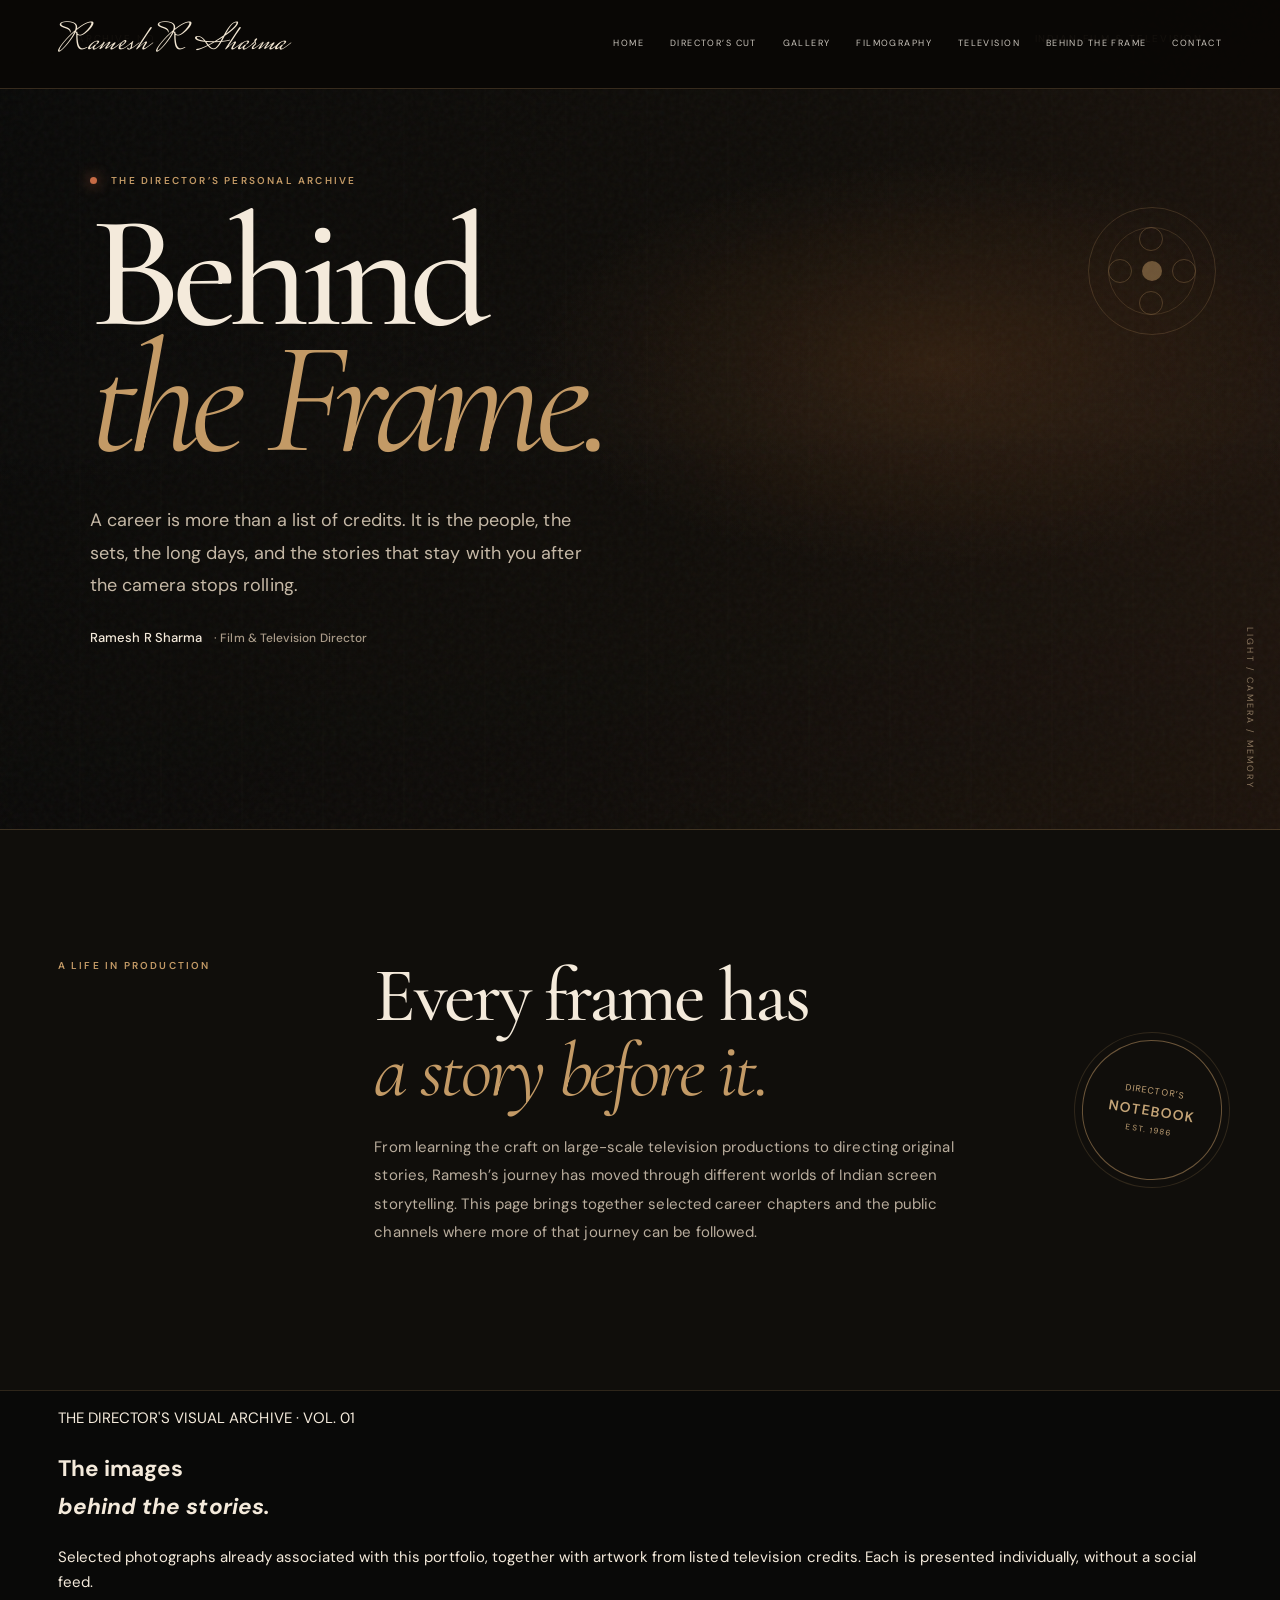
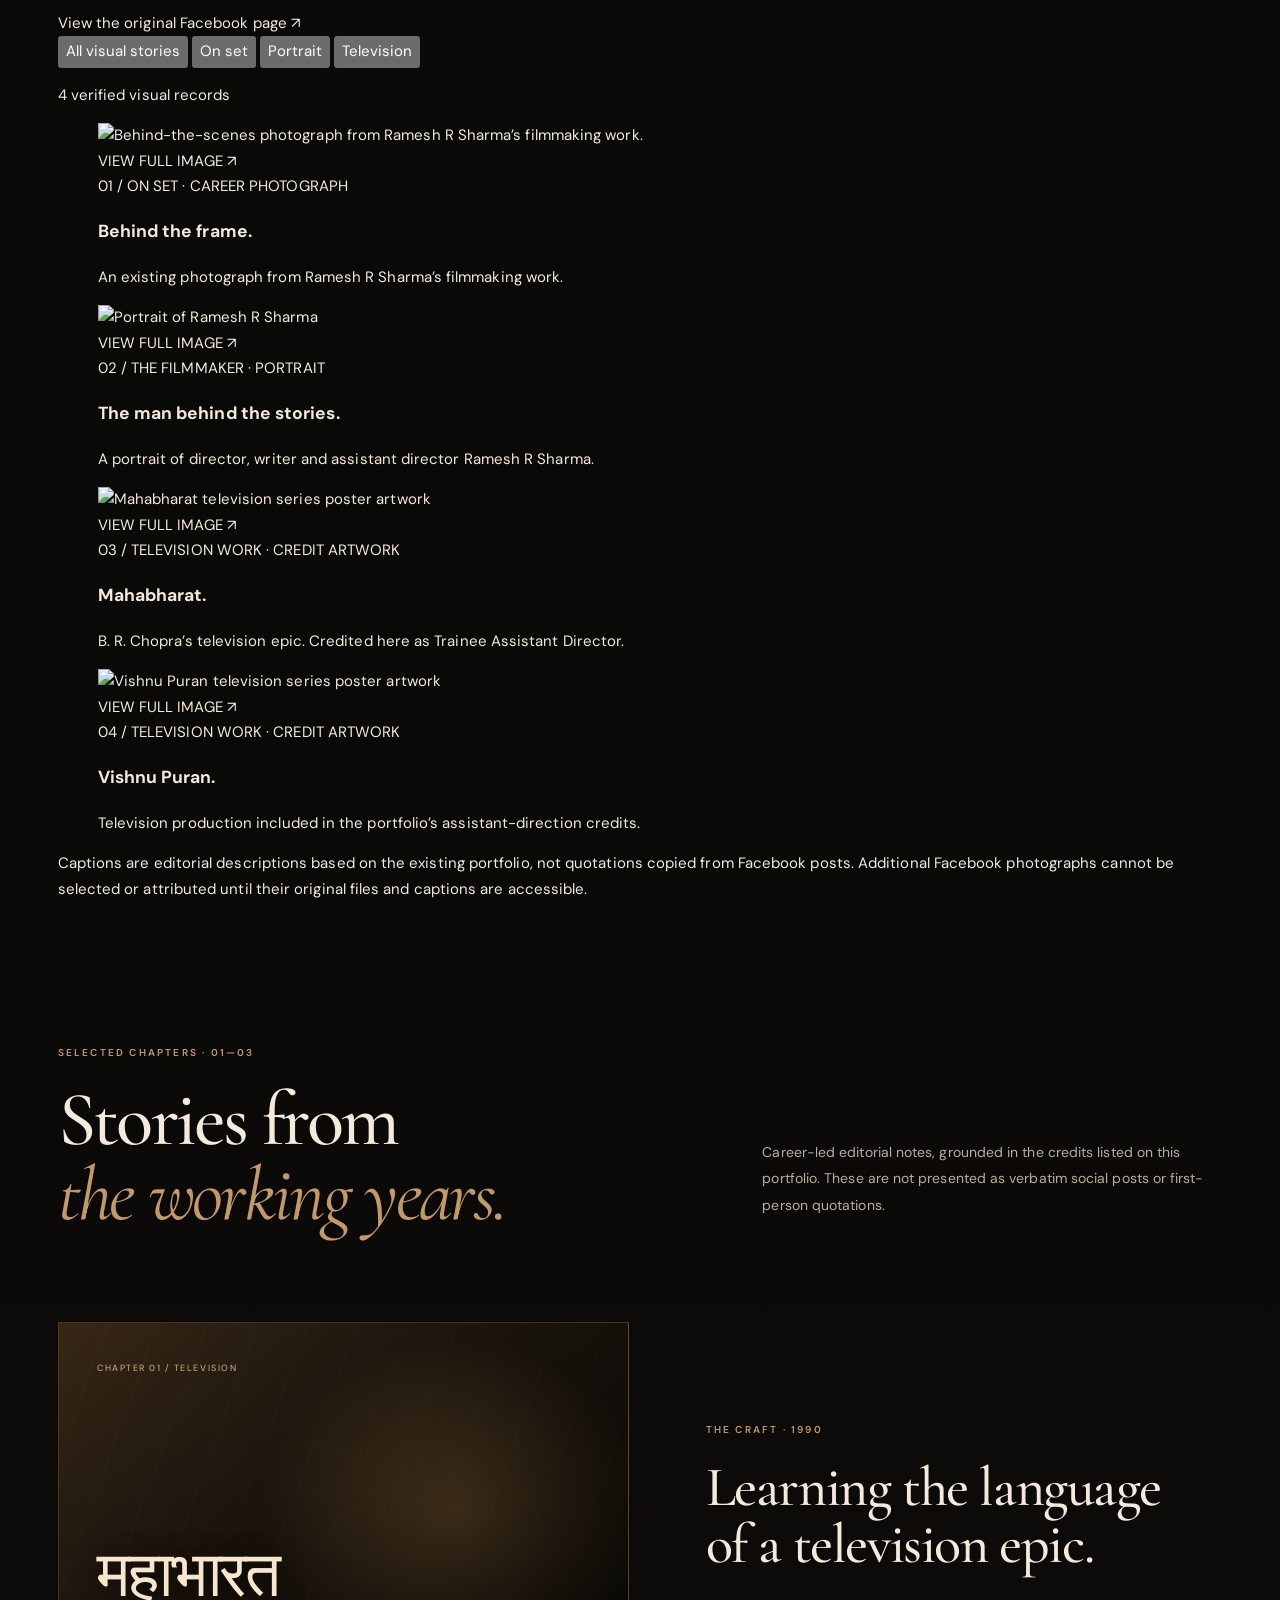
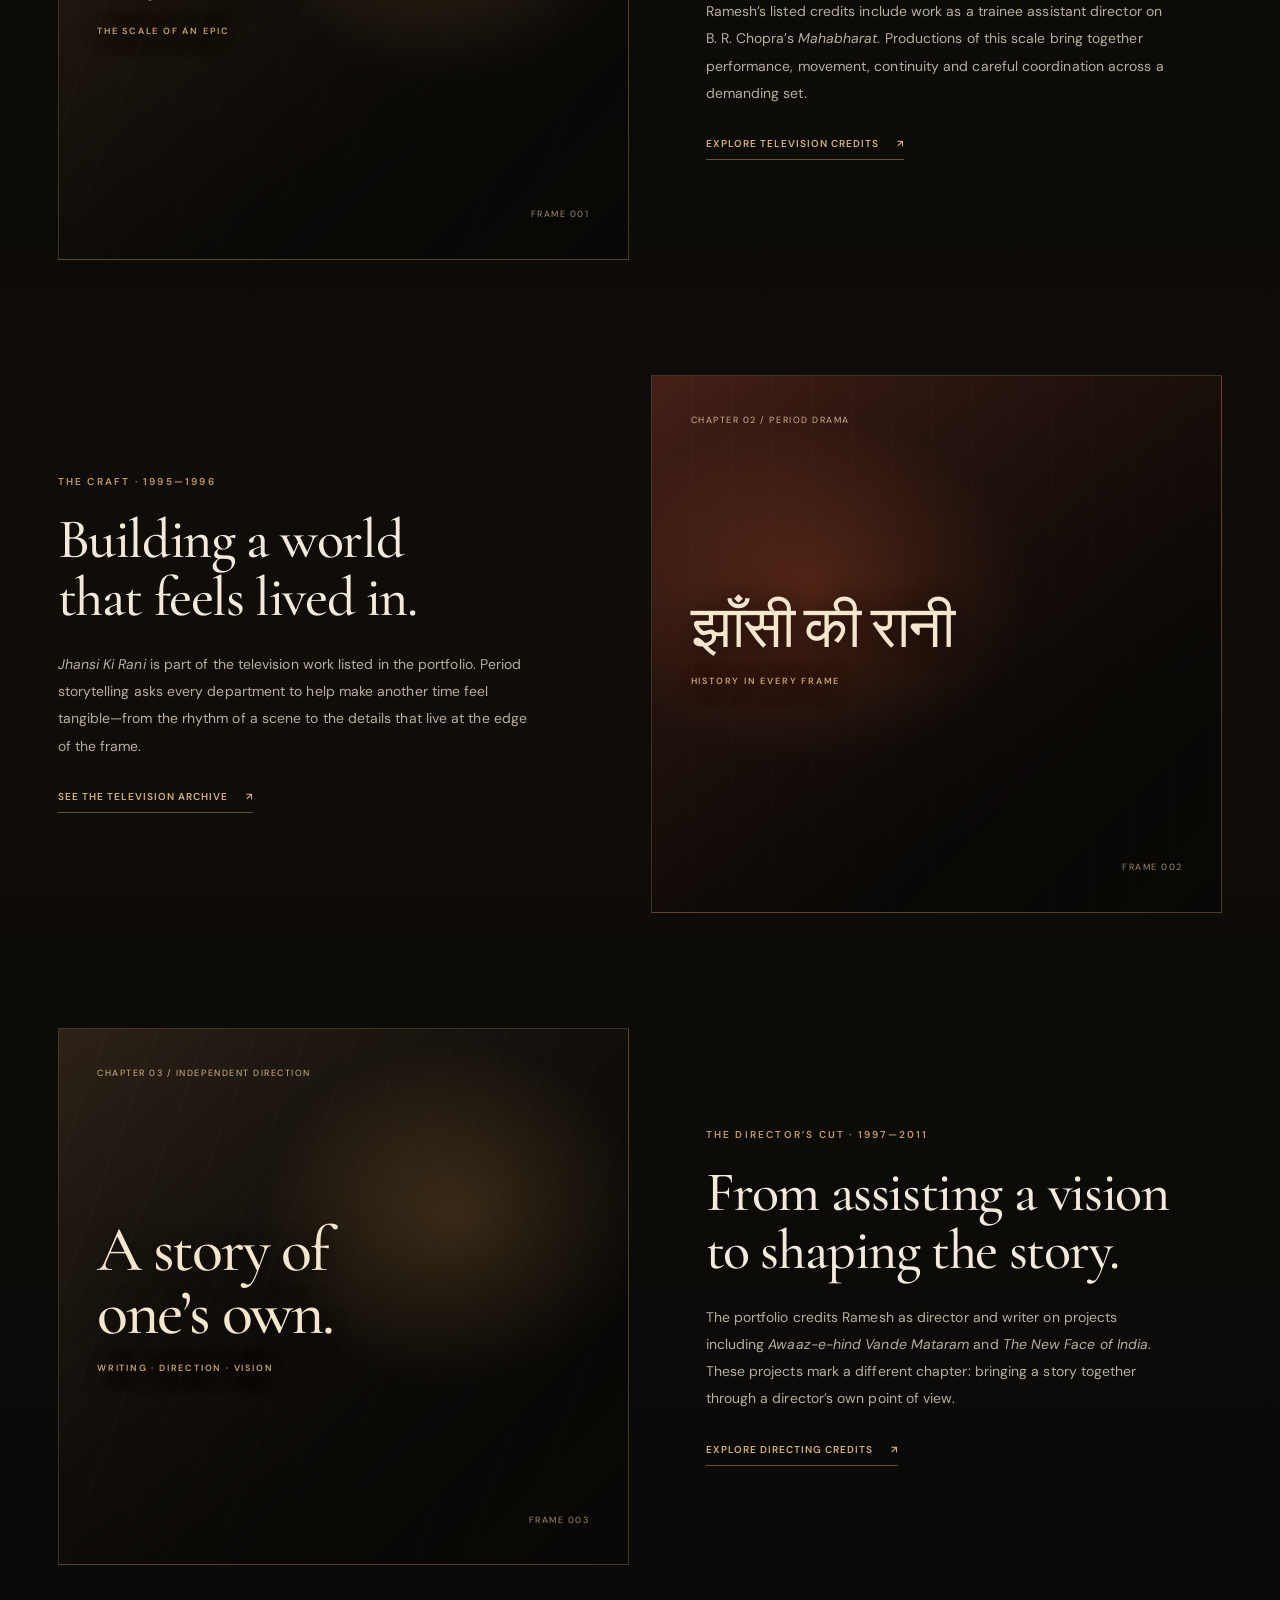
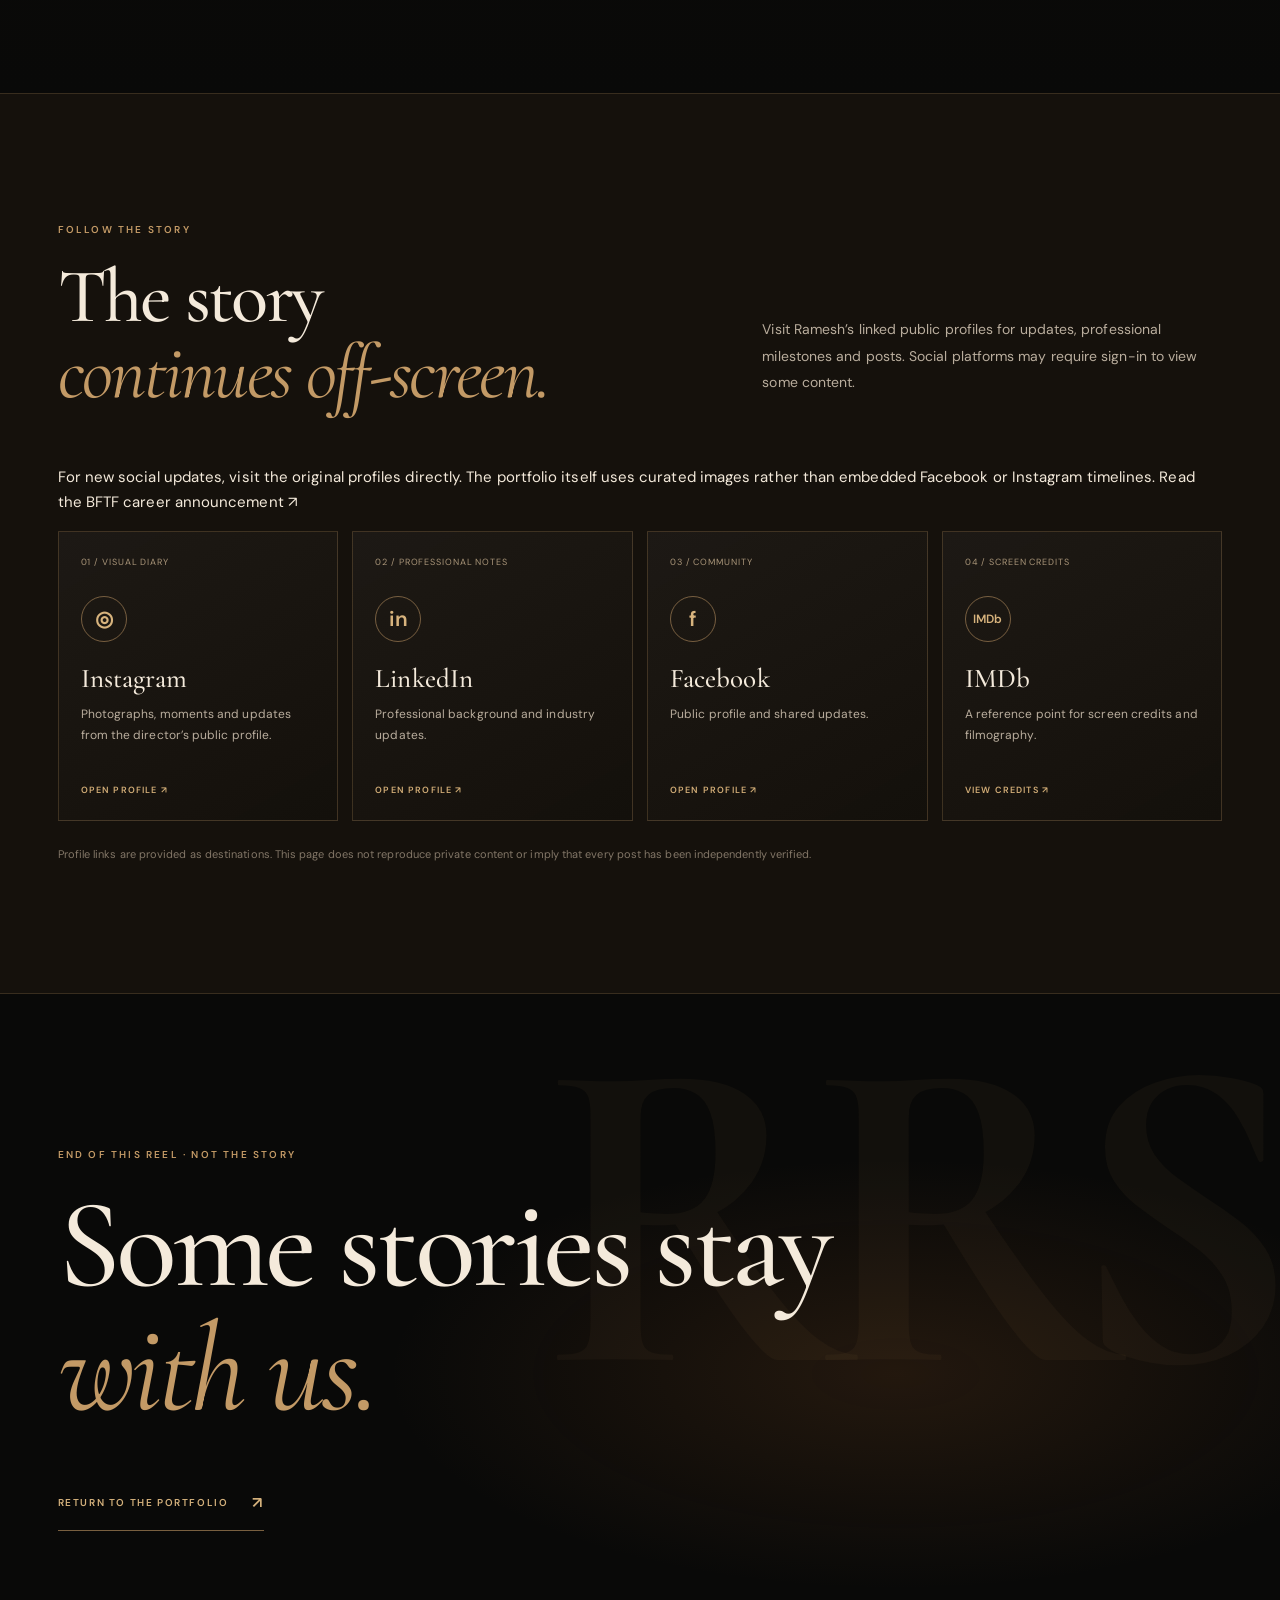
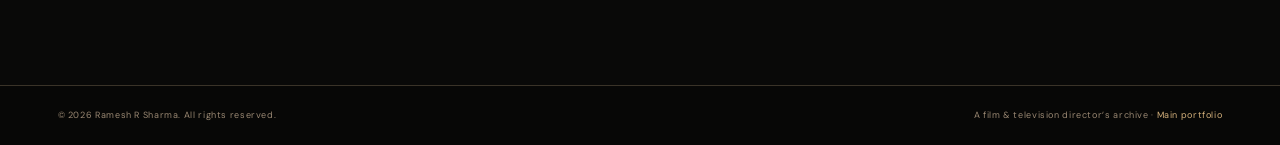
==== commit 4d2b9168: "Add visual career gallery to behind-the-frame.html" ====
--- a/behind-the-frame.html
+++ b/behind-the-frame.html
@@ -13,6 +13,7 @@
   <link rel="stylesheet" href="cinematic.css">
   <link rel="stylesheet" href="film-world.css">
   <link rel="stylesheet" href="behind-the-frame.css">
+  <link rel="stylesheet" href="visual-archive.css">
 </head>
 <body class="archive-page">
   <a class="skip-link" href="#main-content">Skip to content</a>
@@ -22,6 +23,7 @@
       <ul class="nav__menu" id="primary-navigation">
         <li><a href="index.html#home" class="nav__link">Home</a></li>
         <li><a href="index.html#directors-cut" class="nav__link">Director’s Cut</a></li>
+        <li><a href="#visual-archive" class="nav__link">Gallery</a></li>
         <li><a href="index.html#filmography" class="nav__link">Filmography</a></li>
         <li><a href="index.html#tv-serials" class="nav__link">Television</a></li>
         <li><a href="behind-the-frame.html" class="nav__link" aria-current="page">Behind the Frame</a></li>
@@ -56,28 +58,73 @@
       </div>
     </section>
 
-    <section class="archive-posts-index" aria-labelledby="posts-index-title">
+    <!-- A curated, direct-image gallery; no embedded Facebook or Instagram timelines. -->
+    <section class="rrs-visual-gallery rrs-visual-gallery--archive" id="visual-archive" aria-labelledby="visual-archive-title">
       <div class="container">
-        <div class="archive-section-head">
-          <div><p class="archive-eyebrow">ORIGINAL SOCIAL POSTS · NOT REUSED PORTFOLIO PHOTOS</p><h2 id="posts-index-title">The work, as<br><em>he shared it.</em></h2></div>
-          <p>This archive is intended to feature Ramesh’s own profession-related posts—production memories, television and film work, industry events and professional updates—using the original post media and links.</p>
+        <div class="rrs-visual-gallery__header">
+          <div class="rrs-visual-gallery__intro">
+            <p class="rrs-visual-gallery__eyebrow">THE DIRECTOR'S VISUAL ARCHIVE · VOL. 01</p>
+            <h2 id="visual-archive-title">The images<br><em>behind the stories.</em></h2>
+          </div>
+          <div class="rrs-visual-gallery__aside">
+            <p>Selected photographs already associated with this portfolio, together with artwork from listed television credits. Each is presented individually, without a social feed.</p>
+            <a href="https://www.facebook.com/directoramesharma/" target="_blank" rel="noopener noreferrer">View the original Facebook page <span aria-hidden="true">↗</span></a>
+          </div>
         </div>
-        <article class="archive-post-feature archive-post-feature--social">
-          <div class="archive-post-feature__copy">
-            <p class="archive-eyebrow">VERIFIED PUBLIC POST · BFTF LINKEDIN</p>
-            <h3>Ramesh R Sharma<br><em>and his industry journey.</em></h3>
-            <p>This is the one profession-related public post I could verify from the accessible sources: Bollywood Films &amp; Television Foundation identifies Ramesh as Founder &amp; President and references his work under B. R. Chopra and Ravi Chopra. The embedded original post is shown alongside the link to its source.</p>
-            <a class="archive-text-link" href="https://www.linkedin.com/posts/bollywood-films-television-foundation_founder-president-ramesh-r-sharma-director-activity-7131575205700718593-GlAW" target="_blank" rel="noopener noreferrer">Open original LinkedIn post <span>↗</span></a>
-          </div>
-          <div class="archive-post-feature__embed">
-            <iframe title="Original public LinkedIn post from Bollywood Films and Television Foundation about Ramesh R Sharma" src="https://www.linkedin.com/embed/feed/update/urn:li:activity:7131575205700718593" height="520" loading="lazy" allowfullscreen></iframe>
-            <p class="archive-post-feature__fallback">If LinkedIn blocks the embed, <a href="https://www.linkedin.com/posts/bollywood-films-television-foundation_founder-president-ramesh-r-sharma-director-activity-7131575205700718593-GlAW" target="_blank" rel="noopener noreferrer">view the original post on LinkedIn ↗</a>.</p>
-          </div>
-        </article>
-        <div class="archive-posts-index__notice">
-          <span class="archive-posts-index__notice-mark" aria-hidden="true">!</span>
-          <div><strong>Why the Instagram and Facebook posts are not filled in yet</strong><p>Recent Facebook posts are displayed using Meta’s own Page embed, when available. The embed does not download or select individual photos; Facebook controls visibility. If it does not load, open the original Facebook page from the link below.</p></div>
+        <div class="rrs-visual-gallery__filters" data-visual-filters role="group" aria-label="Filter visual archive">
+          <button type="button" data-visual-filter="all" aria-pressed="true" class="is-active">All visual stories</button>
+          <button type="button" data-visual-filter="set" aria-pressed="false">On set</button>
+          <button type="button" data-visual-filter="portrait" aria-pressed="false">Portrait</button>
+          <button type="button" data-visual-filter="television" aria-pressed="false">Television</button>
         </div>
+        <p class="rrs-visual-gallery__status" data-visual-status aria-live="polite">4 verified visual records</p>
+        <div class="rrs-visual-gallery__grid" data-visual-grid>
+          <figure class="rrs-visual-card rrs-visual-card--set" data-visual-category="set">
+            <a class="rrs-visual-card__media" href="https://res.cloudinary.com/dipuhwwmz/image/upload/v1766901441/DSC08995_lnmion.jpg" target="_blank" rel="noopener noreferrer" aria-label="View original-resolution on set image: Behind the frame">
+              <img src="https://res.cloudinary.com/dipuhwwmz/image/upload/v1766901441/DSC08995_lnmion.jpg" alt="Behind-the-scenes photograph from Ramesh R Sharma’s filmmaking work." loading="lazy" decoding="async">
+              <span class="rrs-visual-card__zoom" aria-hidden="true">VIEW FULL IMAGE ↗</span>
+            </a>
+            <figcaption class="rrs-visual-card__caption">
+              <span class="rrs-visual-card__eyebrow">01 / ON SET · CAREER PHOTOGRAPH</span>
+              <h3>Behind the frame.</h3>
+              <p>An existing photograph from Ramesh R Sharma’s filmmaking work.</p>
+            </figcaption>
+          </figure>
+          <figure class="rrs-visual-card rrs-visual-card--portrait" data-visual-category="portrait">
+            <a class="rrs-visual-card__media" href="https://res.cloudinary.com/dipuhwwmz/image/upload/v1766900320/IMG-20210510-WA0031_qj7vcw.jpg" target="_blank" rel="noopener noreferrer" aria-label="View original-resolution portrait image: The man behind the stories">
+              <img src="https://res.cloudinary.com/dipuhwwmz/image/upload/v1766900320/IMG-20210510-WA0031_qj7vcw.jpg" alt="Portrait of Ramesh R Sharma" loading="lazy" decoding="async">
+              <span class="rrs-visual-card__zoom" aria-hidden="true">VIEW FULL IMAGE ↗</span>
+            </a>
+            <figcaption class="rrs-visual-card__caption">
+              <span class="rrs-visual-card__eyebrow">02 / THE FILMMAKER · PORTRAIT</span>
+              <h3>The man behind the stories.</h3>
+              <p>A portrait of director, writer and assistant director Ramesh R Sharma.</p>
+            </figcaption>
+          </figure>
+          <figure class="rrs-visual-card rrs-visual-card--mahabharat" data-visual-category="television">
+            <a class="rrs-visual-card__media" href="https://m.media-amazon.com/images/M/MV5BYzZiY2QyNTMtNTMzMi00ODZkLWEwNWItYmJiM2MyNWJmY2Q5XkEyXkFqcGc@._V1_.jpg" target="_blank" rel="noopener noreferrer" aria-label="View original-resolution television image: Mahabharat">
+              <img src="https://m.media-amazon.com/images/M/MV5BYzZiY2QyNTMtNTMzMi00ODZkLWEwNWItYmJiM2MyNWJmY2Q5XkEyXkFqcGc@._V1_.jpg" alt="Mahabharat television series poster artwork" loading="lazy" decoding="async">
+              <span class="rrs-visual-card__zoom" aria-hidden="true">VIEW FULL IMAGE ↗</span>
+            </a>
+            <figcaption class="rrs-visual-card__caption">
+              <span class="rrs-visual-card__eyebrow">03 / TELEVISION WORK · CREDIT ARTWORK</span>
+              <h3>Mahabharat.</h3>
+              <p>B. R. Chopra’s television epic. Credited here as Trainee Assistant Director.</p>
+            </figcaption>
+          </figure>
+          <figure class="rrs-visual-card rrs-visual-card--vishnu" data-visual-category="television">
+            <a class="rrs-visual-card__media" href="https://m.media-amazon.com/images/M/MV5BMTg3ZmYzOGItMzVkZi00NmZjLTg3ZmEtNGY0MTcyMmRmODA5XkEyXkFqcGc@._V1_.jpg" target="_blank" rel="noopener noreferrer" aria-label="View original-resolution television image: Vishnu Puran">
+              <img src="https://m.media-amazon.com/images/M/MV5BMTg3ZmYzOGItMzVkZi00NmZjLTg3ZmEtNGY0MTcyMmRmODA5XkEyXkFqcGc@._V1_.jpg" alt="Vishnu Puran television series poster artwork" loading="lazy" decoding="async">
+              <span class="rrs-visual-card__zoom" aria-hidden="true">VIEW FULL IMAGE ↗</span>
+            </a>
+            <figcaption class="rrs-visual-card__caption">
+              <span class="rrs-visual-card__eyebrow">04 / TELEVISION WORK · CREDIT ARTWORK</span>
+              <h3>Vishnu Puran.</h3>
+              <p>Television production included in the portfolio’s assistant-direction credits.</p>
+            </figcaption>
+          </figure>
+        </div>
+        <p class="rrs-visual-gallery__note">Captions are editorial descriptions based on the existing portfolio, not quotations copied from Facebook posts. Additional Facebook photographs cannot be selected or attributed until their original files and captions are accessible.</p>
       </div>
     </section>
 
@@ -110,35 +157,7 @@
           <div><p class="archive-eyebrow">FOLLOW THE STORY</p><h2 id="social-title">The story<br><em>continues off-screen.</em></h2></div>
           <p>Visit Ramesh’s linked public profiles for updates, professional milestones and posts. Social platforms may require sign-in to view some content.</p>
         </div>
-        <article class="archive-post-feature archive-post-feature--social">
-          <div class="archive-post-feature__copy">
-            <p class="archive-eyebrow">FROM THE PUBLIC RECORD · LINKEDIN</p>
-            <h3>A career in cinema.<br><em>A platform for new talent.</em></h3>
-            <p>A public post from Bollywood Films &amp; Television Foundation introduces Ramesh R Sharma as its Founder and President and references his long association with B.R. Films. It offers another angle on his work: contributing to productions while helping create a platform for people seeking opportunities in films and television.</p>
-            <a class="archive-text-link" href="https://www.linkedin.com/posts/bollywood-films-television-foundation_founder-president-ramesh-r-sharma-director-activity-7131575205700718593-GlAW" target="_blank" rel="noopener noreferrer">Read the original public post <span>↗</span></a>
-          </div>
-          <div class="archive-post-feature__embed">
-            <iframe title="Public LinkedIn post from Bollywood Films &amp; Television Foundation about Ramesh R Sharma" src="https://www.linkedin.com/embed/feed/update/urn:li:activity:7131575205700718593" height="520" loading="lazy" allowfullscreen></iframe>
-            <p class="archive-post-feature__fallback">If the embedded post is unavailable, <a href="https://www.linkedin.com/posts/bollywood-films-television-foundation_founder-president-ramesh-r-sharma-director-activity-7131575205700718593-GlAW" target="_blank" rel="noopener noreferrer">open the original post on LinkedIn ↗</a>.</p>
-          </div>
-        </article>
-        <div class="archive-social__feeds" aria-label="Public social profile feeds">
-          <article class="archive-social-feed">
-            <div class="archive-social-feed__heading"><span class="archive-eyebrow">01 / VISUAL DIARY</span><h3>From Instagram</h3><p>Public profile embed, when enabled by Instagram.</p></div>
-            <div class="archive-social-feed__frame archive-social-feed__frame--instagram">
-              <iframe title="Public Instagram profile for Director Ramesh R Sharma" src="https://www.instagram.com/directoramesharma123/embed/" loading="lazy" allowtransparency="true"></iframe>
-            </div>
-            <a class="archive-text-link" href="https://www.instagram.com/directoramesharma123/" target="_blank" rel="noopener noreferrer">Open Instagram profile <span>↗</span></a>
-          </article>
-          <article class="archive-social-feed">
-            <div class="archive-social-feed__heading"><span class="archive-eyebrow">02 / COMMUNITY & UPDATES</span><h3>From Facebook</h3><p>Recent public posts, photos and captions from Facebook, when its Page embed is available.</p></div>
-            <div class="archive-social-feed__frame archive-social-feed__frame--facebook">
-              <iframe title="Public Facebook Page posts from Ramesh R Sharma" src="https://www.facebook.com/plugins/page.php?href=https%3A%2F%2Fwww.facebook.com%2Fdirectoramesharma%2F&tabs=timeline&width=500&height=620&small_header=true&adapt_container_width=true&hide_cover=true&show_facepile=false" width="500" height="620" loading="lazy" scrolling="no" allow="encrypted-media; clipboard-write; web-share"></iframe>
-            </div>
-            <p class="archive-post-feature__fallback">Facebook may limit embedded posts or require sign-in. If no posts are shown, use the direct link below.</p>
-            <a class="archive-text-link" href="https://www.facebook.com/directoramesharma/" target="_blank" rel="noopener noreferrer">View photos and posts on Facebook <span aria-hidden="true">↗</span></a>
-          </article>
-        </div>
+        <p class="rrs-visual-gallery__social-note">For new social updates, visit the original profiles directly. The portfolio itself uses curated images rather than embedded Facebook or Instagram timelines. <a href="https://www.linkedin.com/posts/bollywood-films-television-foundation_founder-president-ramesh-r-sharma-director-activity-7131575205700718593-GlAW" target="_blank" rel="noopener noreferrer">Read the BFTF career announcement ↗</a></p>
         <div class="archive-social__grid">
           <a class="archive-social-card archive-social-card--instagram" href="https://www.instagram.com/directoramesharma123/" target="_blank" rel="noopener noreferrer"><span class="archive-social-card__index">01 / VISUAL DIARY</span><span class="archive-social-card__symbol" aria-hidden="true">◎</span><strong>Instagram</strong><span class="archive-social-card__desc">Photographs, moments and updates from the director’s public profile.</span><span class="archive-social-card__action">OPEN PROFILE ↗</span></a>
           <a class="archive-social-card archive-social-card--linkedin" href="https://in.linkedin.com/in/ramesh-r-sharma-26b376137" target="_blank" rel="noopener noreferrer"><span class="archive-social-card__index">02 / PROFESSIONAL NOTES</span><span class="archive-social-card__symbol" aria-hidden="true">in</span><strong>LinkedIn</strong><span class="archive-social-card__desc">Professional background and industry updates.</span><span class="archive-social-card__action">OPEN PROFILE ↗</span></a>
@@ -157,5 +176,6 @@
 
   <footer class="footer"><div class="container"><p>© <span id="copyright-year">2026</span> Ramesh R Sharma. All rights reserved.</p><p class="archive-footer-note">A film & television director’s archive · <a href="index.html">Main portfolio</a></p></div></footer>
   <script src="app.js"></script>
+  <script src="visual-archive.js" defer></script>
 </body>
 </html>
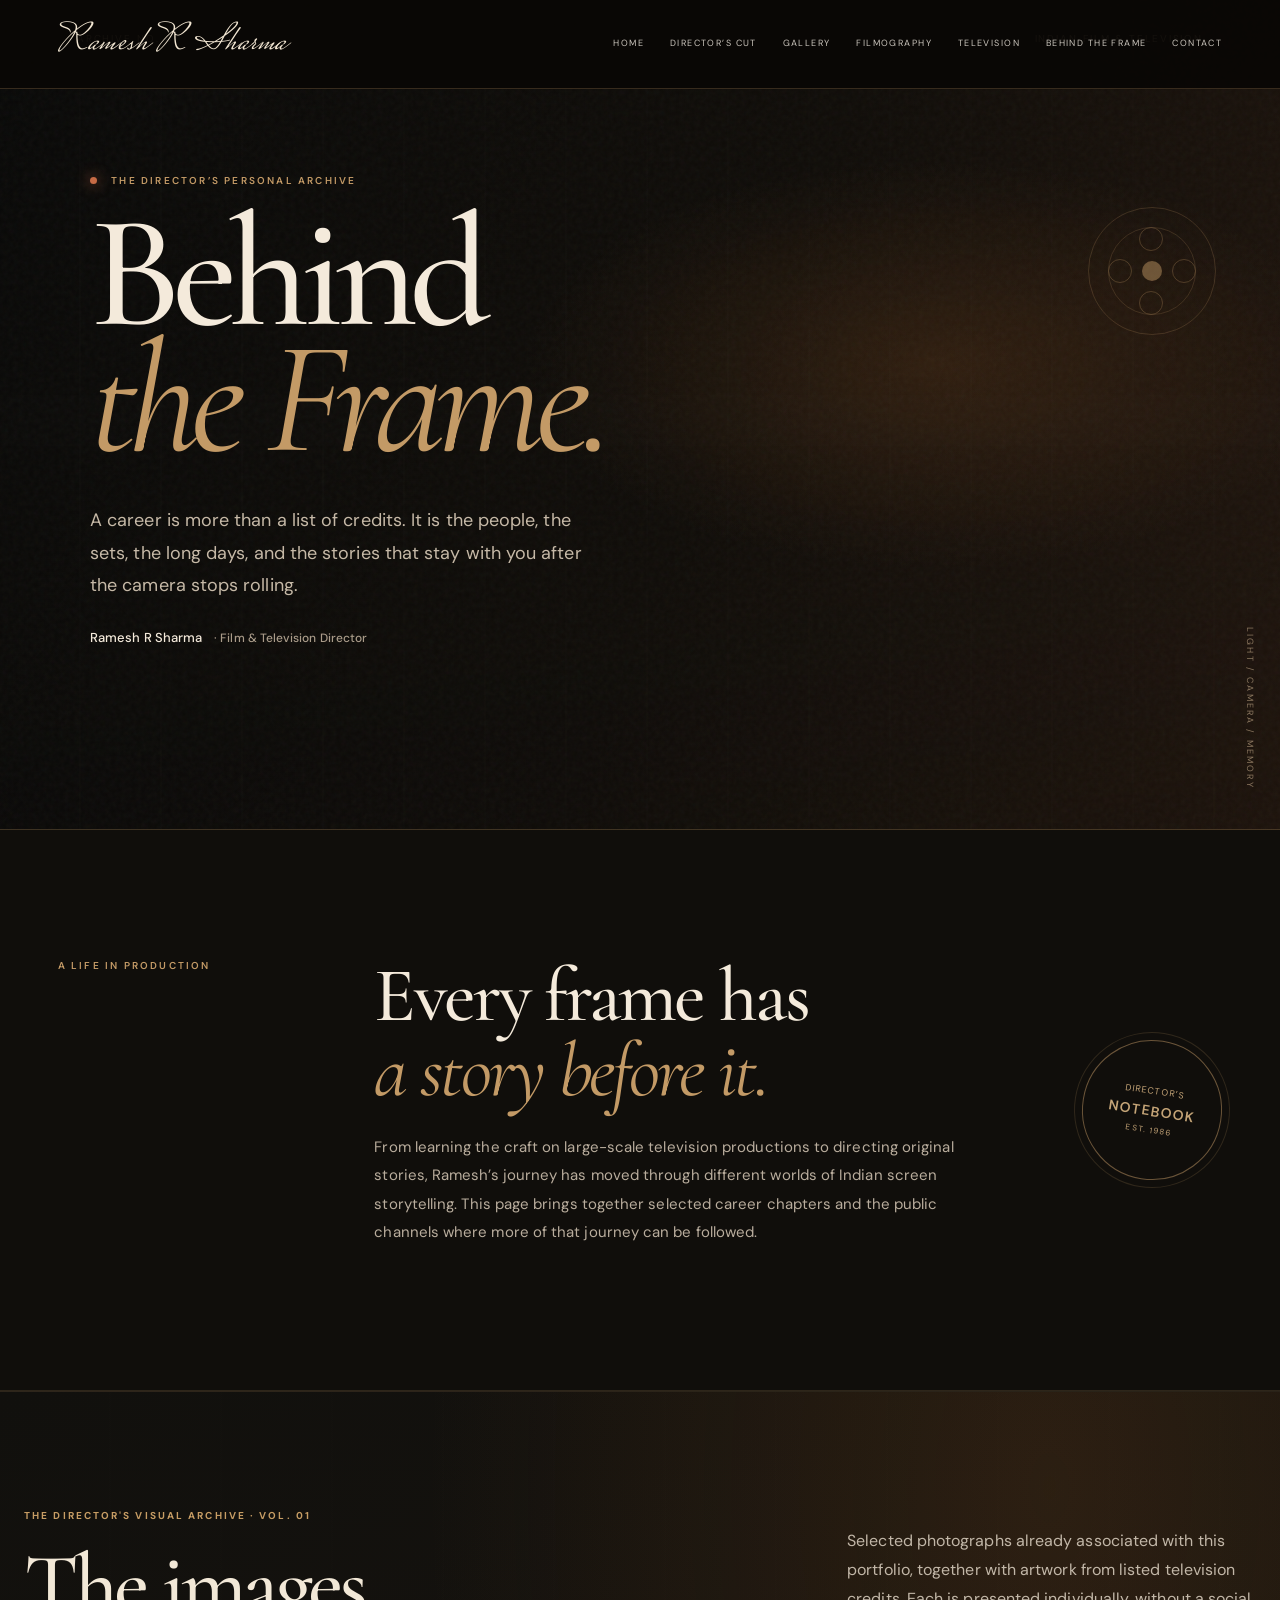
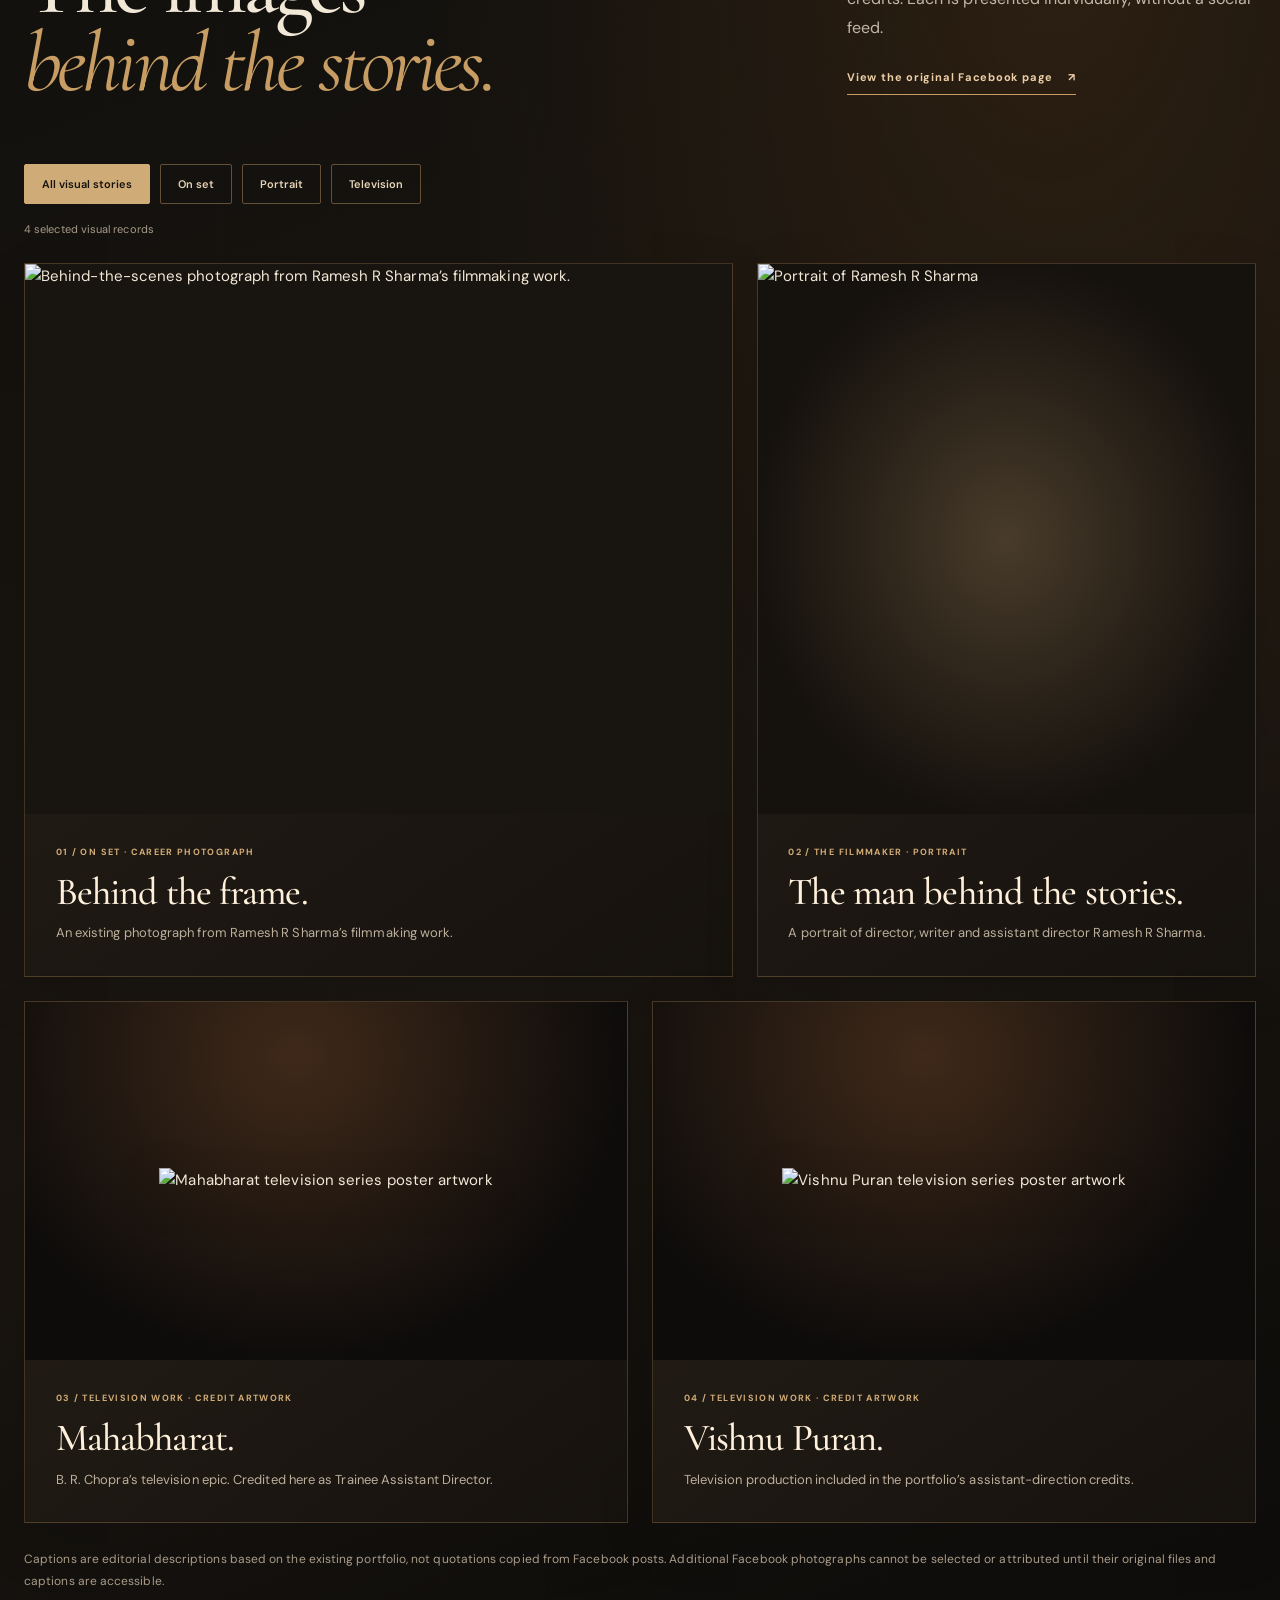
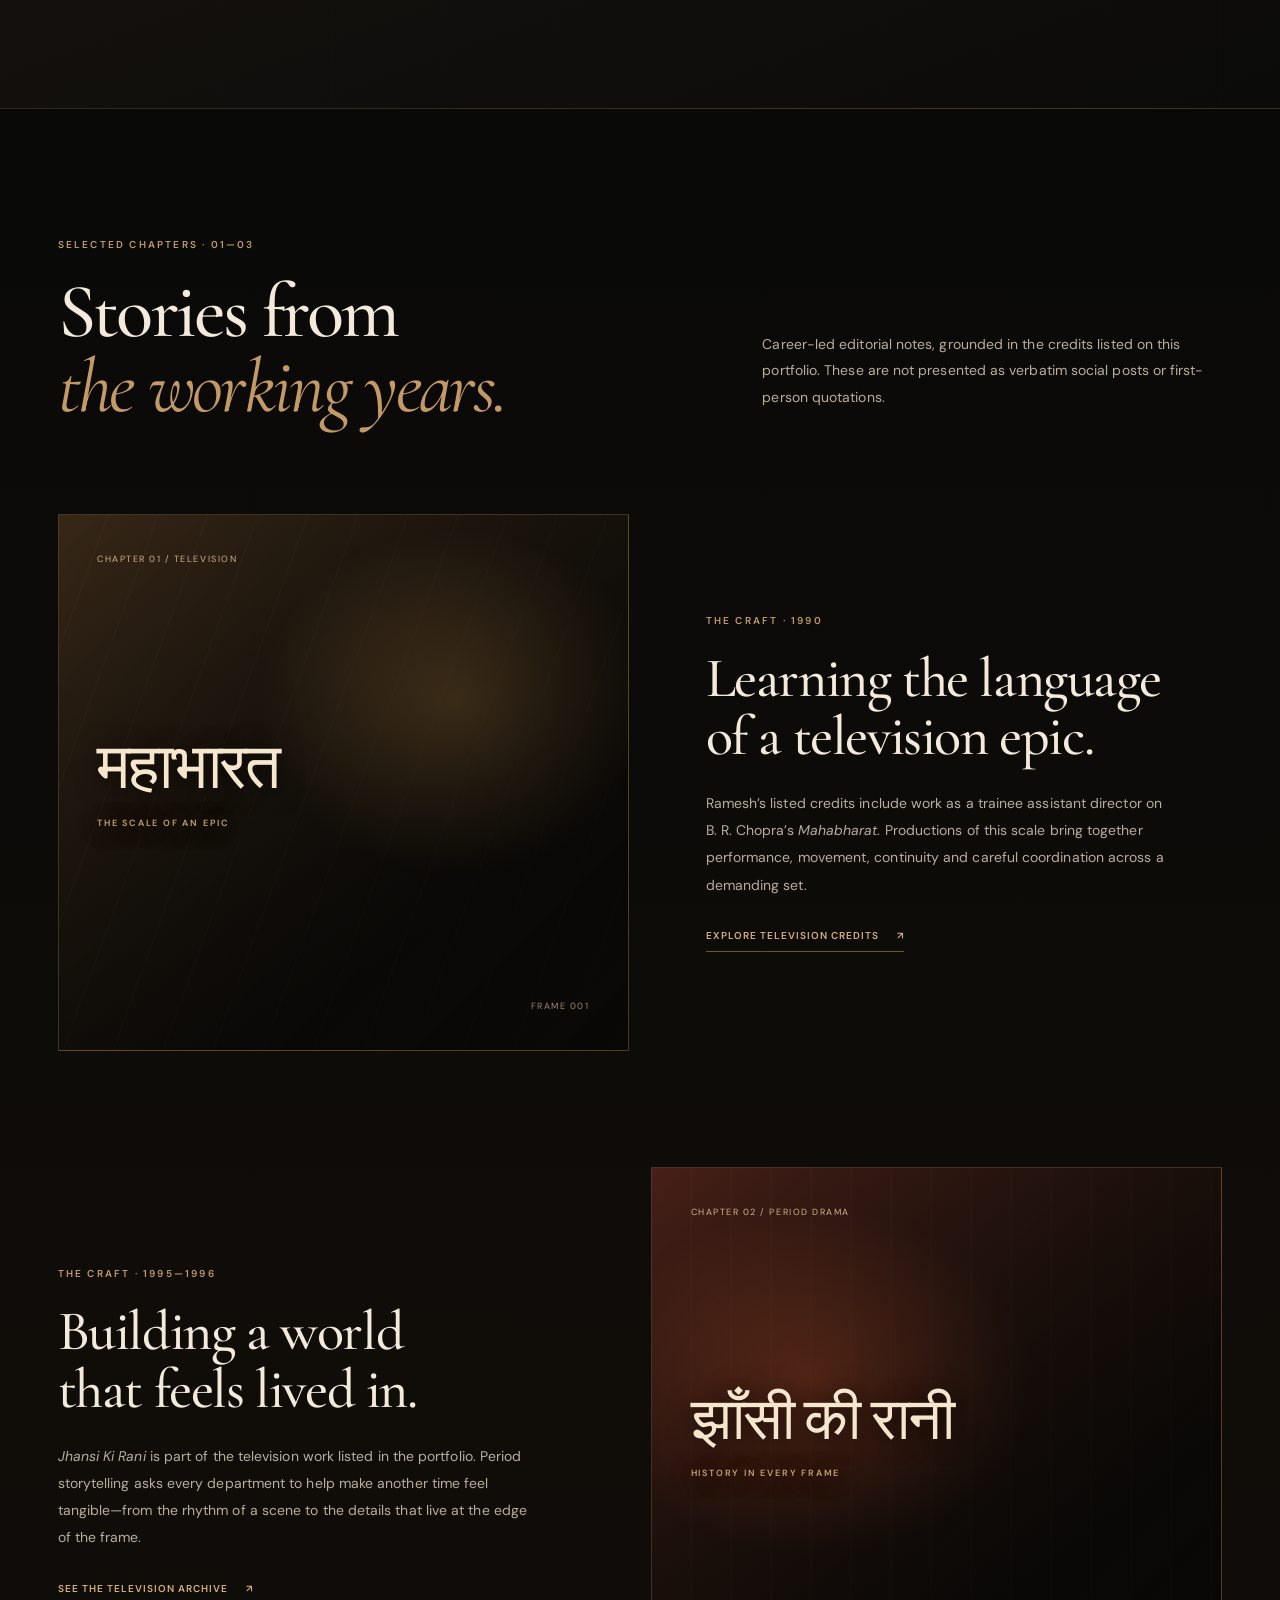
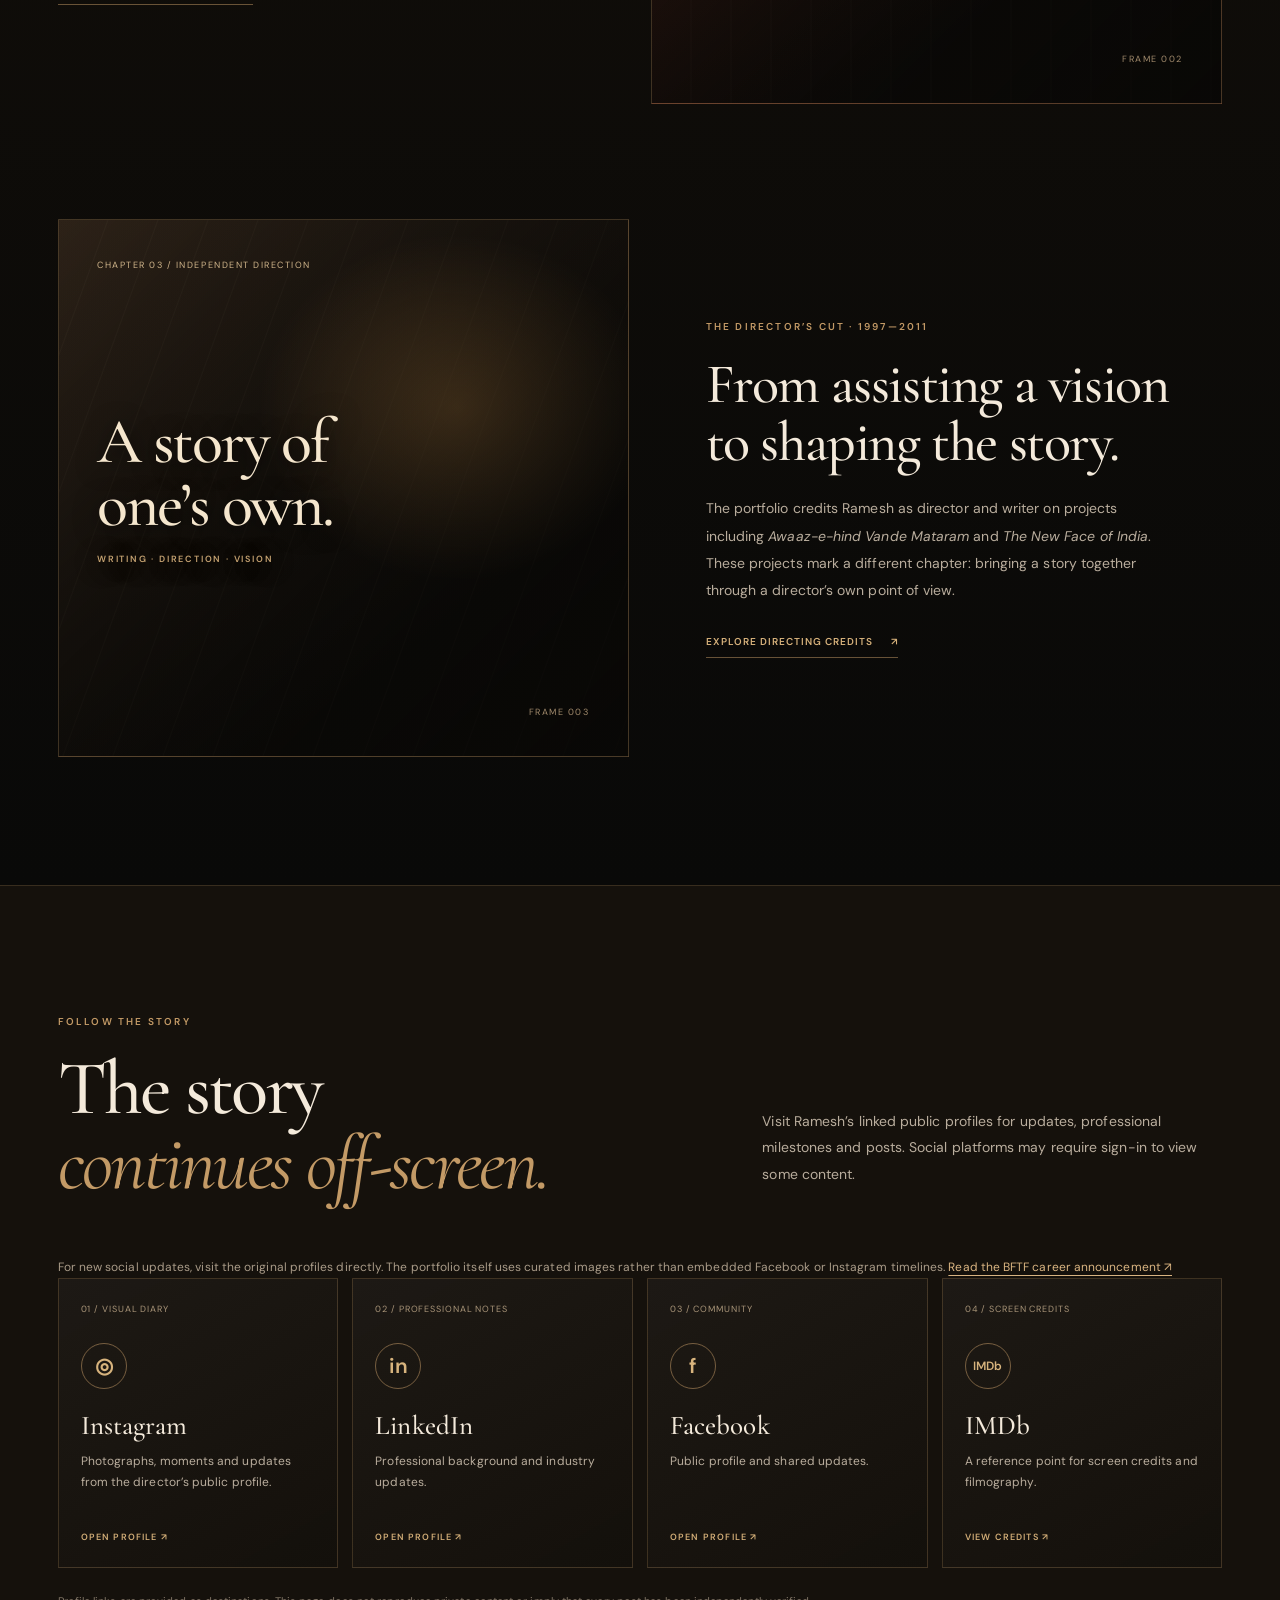
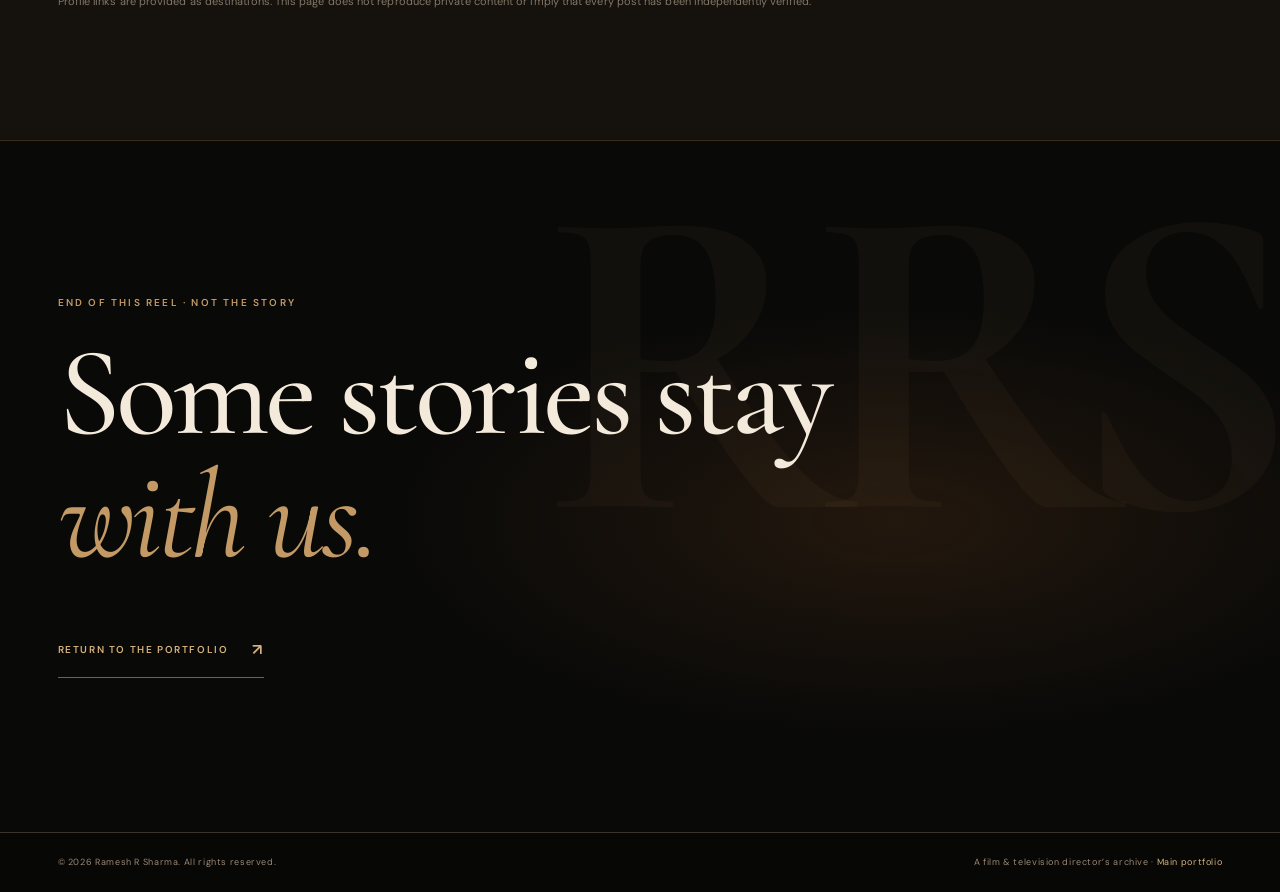
==== commit d7c6cd8c: "Use accurate curated-gallery description without claiming Facebook verification" ====
--- a/behind-the-frame.html
+++ b/behind-the-frame.html
@@ -77,7 +77,7 @@
           <button type="button" data-visual-filter="portrait" aria-pressed="false">Portrait</button>
           <button type="button" data-visual-filter="television" aria-pressed="false">Television</button>
         </div>
-        <p class="rrs-visual-gallery__status" data-visual-status aria-live="polite">4 verified visual records</p>
+        <p class="rrs-visual-gallery__status" data-visual-status aria-live="polite">4 selected visual records</p>
         <div class="rrs-visual-gallery__grid" data-visual-grid>
           <figure class="rrs-visual-card rrs-visual-card--set" data-visual-category="set">
             <a class="rrs-visual-card__media" href="https://res.cloudinary.com/dipuhwwmz/image/upload/v1766901441/DSC08995_lnmion.jpg" target="_blank" rel="noopener noreferrer" aria-label="View original-resolution on set image: Behind the frame">
--- a/visual-archive.css
+++ b/visual-archive.css
@@ -0,0 +1,93 @@
+/* Visual archive: verified portfolio photographs + identified TV artwork. */
+.rrs-visual-gallery {
+  --rrs-cream:#f2e8d7; --rrs-sand:#b4a794; --rrs-gold:#c79d64;
+  position:relative; padding:clamp(74px,9vw,140px) 0;
+  color:var(--rrs-cream);
+  background:radial-gradient(ellipse at 82% 5%,rgba(154,91,34,.18),transparent 42%),linear-gradient(160deg,#11100d 0%,#1a1510 58%,#0b0b0a 100%);
+  border-top:1px solid rgba(195,154,102,.16); border-bottom:1px solid rgba(195,154,102,.18);
+  isolation:isolate;
+}
+.rrs-visual-gallery::before {
+  content:""; position:absolute; inset:0; pointer-events:none; opacity:.08;
+  background:repeating-linear-gradient(90deg,transparent 0 109px,rgba(248,219,173,.07) 110px,transparent 111px);
+}
+.rrs-visual-gallery .container { position:relative; z-index:1; width:min(1250px,calc(100% - 48px)); max-width:1250px; margin-inline:auto; }
+.rrs-visual-gallery__header { display:grid; grid-template-columns:minmax(0,1.3fr) minmax(260px,.7fr); gap:clamp(24px,5vw,75px); align-items:end; margin-bottom:clamp(28px,5vw,62px); }
+.rrs-visual-gallery__eyebrow { margin:0 0 22px; color:var(--rrs-gold); font:700 10px/1.7 'DM Sans',sans-serif; letter-spacing:.21em; text-transform:uppercase; }
+.rrs-visual-gallery__intro h2 { color:var(--rrs-cream); font:500 clamp(44px,6.7vw,96px)/.91 'Cormorant Garamond',Georgia,serif; letter-spacing:-.045em; margin:0; }
+.rrs-visual-gallery__intro h2 em { color:var(--rrs-gold); font-style:italic; font-weight:400; }
+.rrs-visual-gallery__aside { max-width:430px; padding-bottom:7px; }
+.rrs-visual-gallery__aside p { color:#c2b7a8; font:400 clamp(13px,1.3vw,16px)/1.8 'DM Sans',sans-serif; margin:0 0 22px; }
+.rrs-visual-gallery__aside a { display:inline-flex; align-items:center; gap:15px; padding:0 0 9px; border-bottom:1px solid var(--rrs-gold); color:#edd0a8; font:700 11px/1.3 'DM Sans',sans-serif; letter-spacing:.07em; text-decoration:none; }
+.rrs-visual-gallery__aside a:hover { color:#fff; }
+.rrs-visual-gallery__grid { display:grid; grid-template-columns:repeat(12,minmax(0,1fr)); gap:clamp(12px,1.9vw,24px); align-items:stretch; }
+.rrs-visual-card { grid-column:span 6; min-width:0; display:flex; flex-direction:column; margin:0; overflow:hidden; background:linear-gradient(145deg,#272018,#16120e); border:1px solid rgba(206,161,103,.23); box-shadow:0 20px 55px rgba(0,0,0,.1); }
+.rrs-visual-card--set { grid-column:span 7; }
+.rrs-visual-card--portrait { grid-column:span 5; }
+.rrs-visual-card__media {
+  position:relative; min-height:0; height:clamp(270px,28vw,410px); display:flex;
+  align-items:center; justify-content:center; overflow:hidden; background:#18140f;
+  text-decoration:none;
+}
+.rrs-visual-card--set .rrs-visual-card__media,.rrs-visual-card--portrait .rrs-visual-card__media { height:clamp(370px,43vw,620px); }
+.rrs-visual-card--portrait .rrs-visual-card__media { background:radial-gradient(ellipse at center,#483b2a 0%,#15110d 72%); }
+.rrs-visual-card__media img {
+  width:100%; height:100%; display:block; object-fit:cover; object-position:center;
+  transition:transform .65s ease,filter .35s ease;
+}
+.rrs-visual-card--portrait .rrs-visual-card__media img { object-fit:contain; object-position:center center; }
+.rrs-visual-card--mahabharat .rrs-visual-card__media,
+.rrs-visual-card--vishnu .rrs-visual-card__media { background:radial-gradient(ellipse at 45% 15%,#3f2919,#0e0c0b 70%); }
+.rrs-visual-card--mahabharat .rrs-visual-card__media img,
+.rrs-visual-card--vishnu .rrs-visual-card__media img {
+  width:auto; height:auto; max-width:90%; max-height:92%; object-fit:contain;
+  filter:drop-shadow(0 12px 20px rgba(0,0,0,.35));
+}
+.rrs-visual-card__zoom {
+  position:absolute; z-index:2; right:17px; top:17px; padding:10px 12px;
+  border:1px solid rgba(251,235,209,.65); background:rgba(10,9,8,.75);
+  color:#f4eadb; font:700 9px/1.3 'DM Sans',sans-serif; letter-spacing:.1em;
+  backdrop-filter:blur(7px); opacity:0; transform:translateY(-5px); transition:opacity .25s,transform .25s;
+}
+.rrs-visual-card__media:hover img,.rrs-visual-card__media:focus-visible img { transform:scale(1.025); }
+.rrs-visual-card__media:hover .rrs-visual-card__zoom,.rrs-visual-card__media:focus-visible .rrs-visual-card__zoom { opacity:1; transform:none; }
+.rrs-visual-card__media:focus-visible { outline:3px solid #eed0a6; outline-offset:-3px; }
+.rrs-visual-card__caption { flex:1; padding:clamp(19px,2.4vw,32px); }
+.rrs-visual-card__eyebrow { display:block; color:#d2ac78; font:700 9px/1.6 'DM Sans',sans-serif; letter-spacing:.15em; }
+.rrs-visual-card__caption h3 { margin:14px 0 9px; font:500 clamp(30px,3vw,45px)/1.02 'Cormorant Garamond',Georgia,serif; letter-spacing:-.023em; color:#fff0dc; }
+.rrs-visual-card__caption p { margin:0; max-width:56ch; color:#bcaf9c; font:400 13px/1.85 'DM Sans',sans-serif; }
+.rrs-visual-gallery__note,.rrs-visual-gallery__social-note { margin:26px 0 0; color:#a99b88; font:12px/1.8 'DM Sans',sans-serif; }
+.rrs-visual-gallery__social-note a { color:#d9b481; text-decoration:underline; text-underline-offset:4px; }
+.rrs-visual-gallery__filters { display:flex; flex-wrap:wrap; gap:10px; margin:0 0 17px; }
+.rrs-visual-gallery__filters button { appearance:none; border:1px solid rgba(195,154,102,.45); background:transparent; color:#e7d4b6; border-radius:2px; padding:12px 17px; font:600 11px/1.3 'DM Sans',sans-serif; cursor:pointer; }
+.rrs-visual-gallery__filters button.is-active,.rrs-visual-gallery__filters button:hover { color:#15110d; background:#cfab78; border-color:#cfab78; }
+.rrs-visual-gallery__filters button:focus-visible { outline:2px solid #fff; outline-offset:4px; }
+.rrs-visual-gallery__status { color:#a99b88; font:11px/1.5 'DM Sans',sans-serif; margin:0 0 25px; }
+.rrs-visual-card[hidden] { display:none!important; }
+.rrs-photo-dialog { position:fixed; inset:0; max-width:min(96vw,1100px); max-height:94dvh; width:max-content; margin:auto; padding:12px; background:#0c0c0b; border:1px solid #9c784d; color:#f4eadb; box-shadow:0 28px 90px #000b; overflow:auto; }
+.rrs-photo-dialog::backdrop { background:rgba(0,0,0,.88); backdrop-filter:blur(9px); }
+.rrs-photo-dialog__close { position:sticky; z-index:3; top:0; left:100%; width:42px; height:42px; border:1px solid #a8875f; background:#191611; color:#fff; font:24px/1 sans-serif; cursor:pointer; }
+.rrs-photo-dialog__image { display:block; max-width:min(100%,1040px); max-height:75dvh; width:auto; height:auto; margin:0 auto; object-fit:contain; }
+.rrs-photo-dialog__caption { font:14px/1.6 'DM Sans',sans-serif; color:#d9c3a4; margin:14px 6px 4px; }
+.rrs-photo-dialog__source { color:#e7c38f; font:11px 'DM Sans',sans-serif; text-decoration:underline; }
+@media (max-width:920px) {
+  .rrs-visual-gallery__header { grid-template-columns:1fr; gap:25px; }
+  .rrs-visual-gallery__aside { max-width:700px; }
+  .rrs-visual-card--set,.rrs-visual-card--portrait { grid-column:span 6; }
+  .rrs-visual-card--set .rrs-visual-card__media,.rrs-visual-card--portrait .rrs-visual-card__media { height:clamp(320px,48vw,490px); }
+}
+@media (max-width:600px) {
+  .rrs-visual-gallery { padding:66px 0 78px; }
+  .rrs-visual-gallery .container { width:calc(100% - 34px); }
+  .rrs-visual-gallery__intro h2 { font-size:clamp(47px,13vw,68px); }
+  .rrs-visual-gallery__grid { grid-template-columns:1fr; gap:17px; }
+  .rrs-visual-card,.rrs-visual-card--set,.rrs-visual-card--portrait { grid-column:1; }
+  .rrs-visual-card--set .rrs-visual-card__media { height:clamp(285px,88vw,490px); }
+  .rrs-visual-card--portrait .rrs-visual-card__media { height:clamp(340px,105vw,530px); }
+  .rrs-visual-card--mahabharat .rrs-visual-card__media,.rrs-visual-card--vishnu .rrs-visual-card__media { height:300px; }
+  .rrs-visual-card__caption { padding:22px; }
+  .rrs-visual-card__zoom { opacity:1; transform:none; top:12px; right:12px; font-size:8px; }
+}
+@media (prefers-reduced-motion:reduce) {
+  .rrs-visual-card__media img,.rrs-visual-card__zoom { transition:none; }
+}
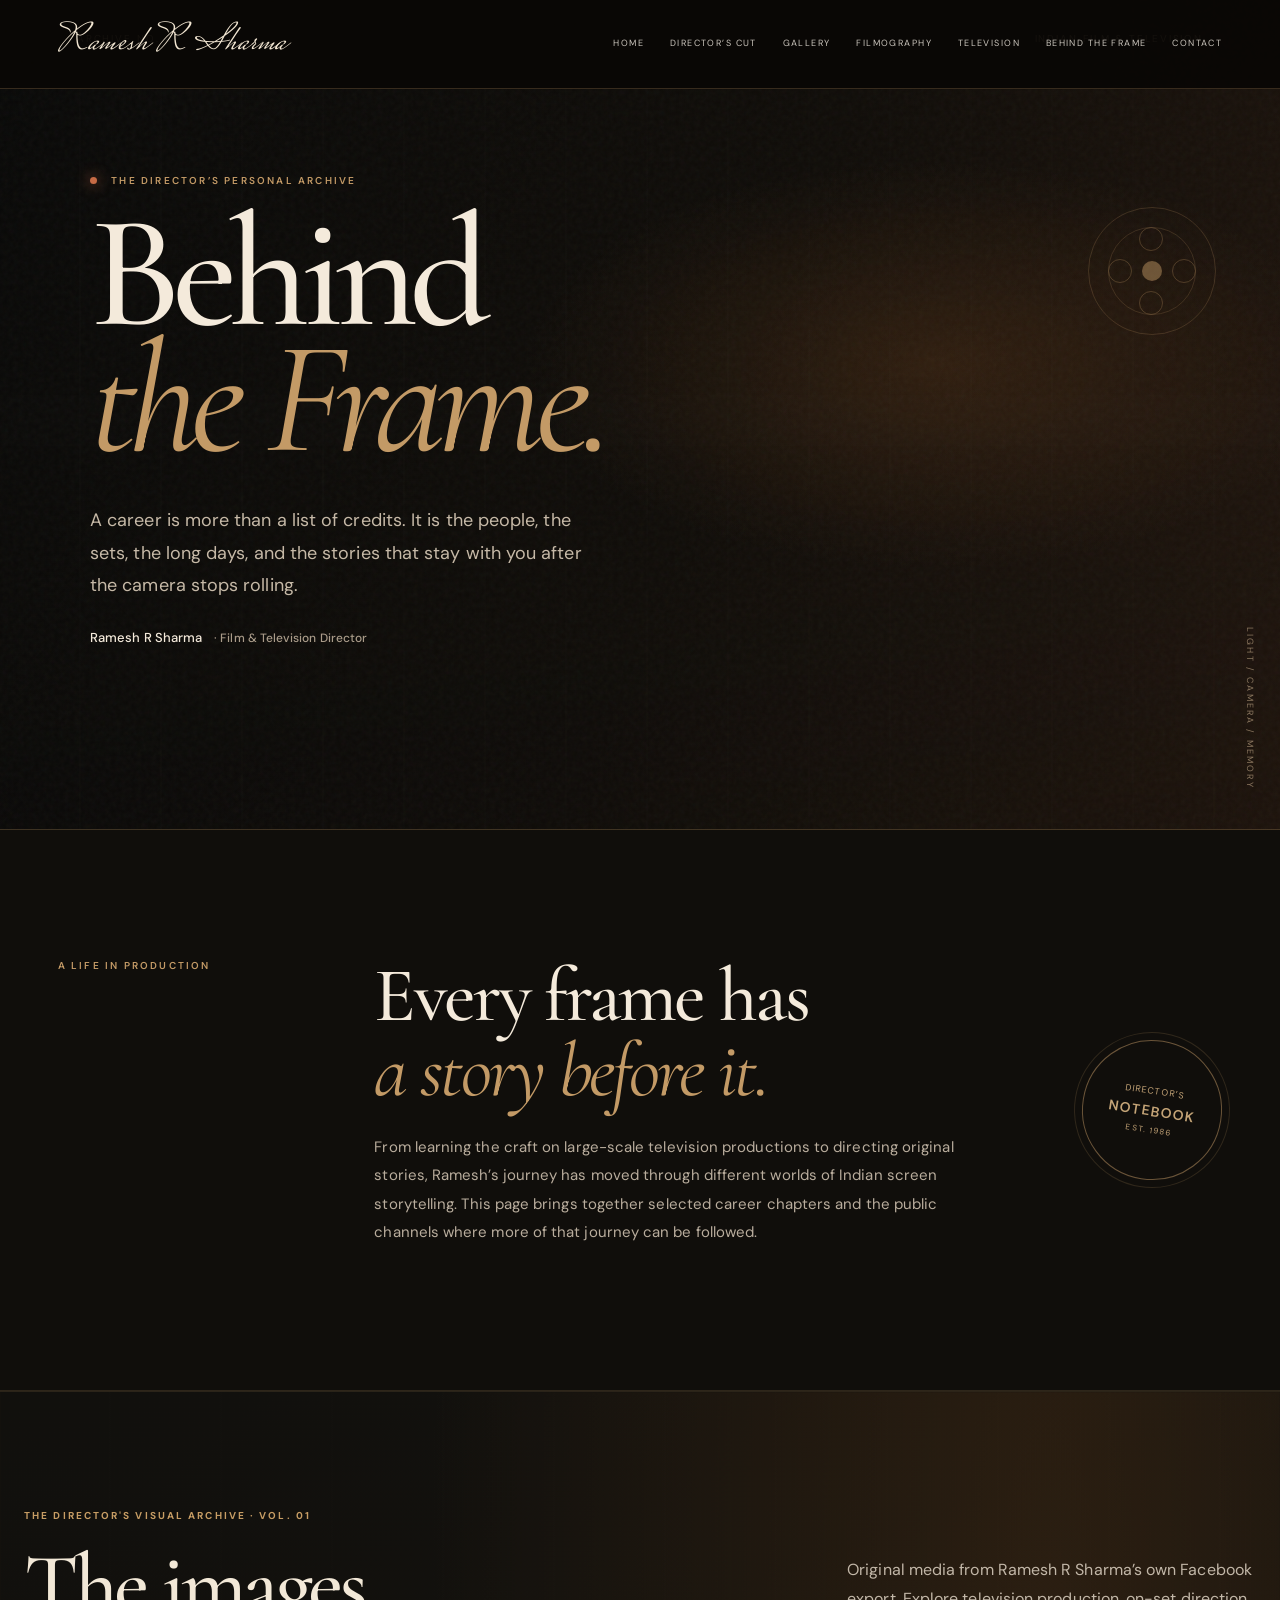
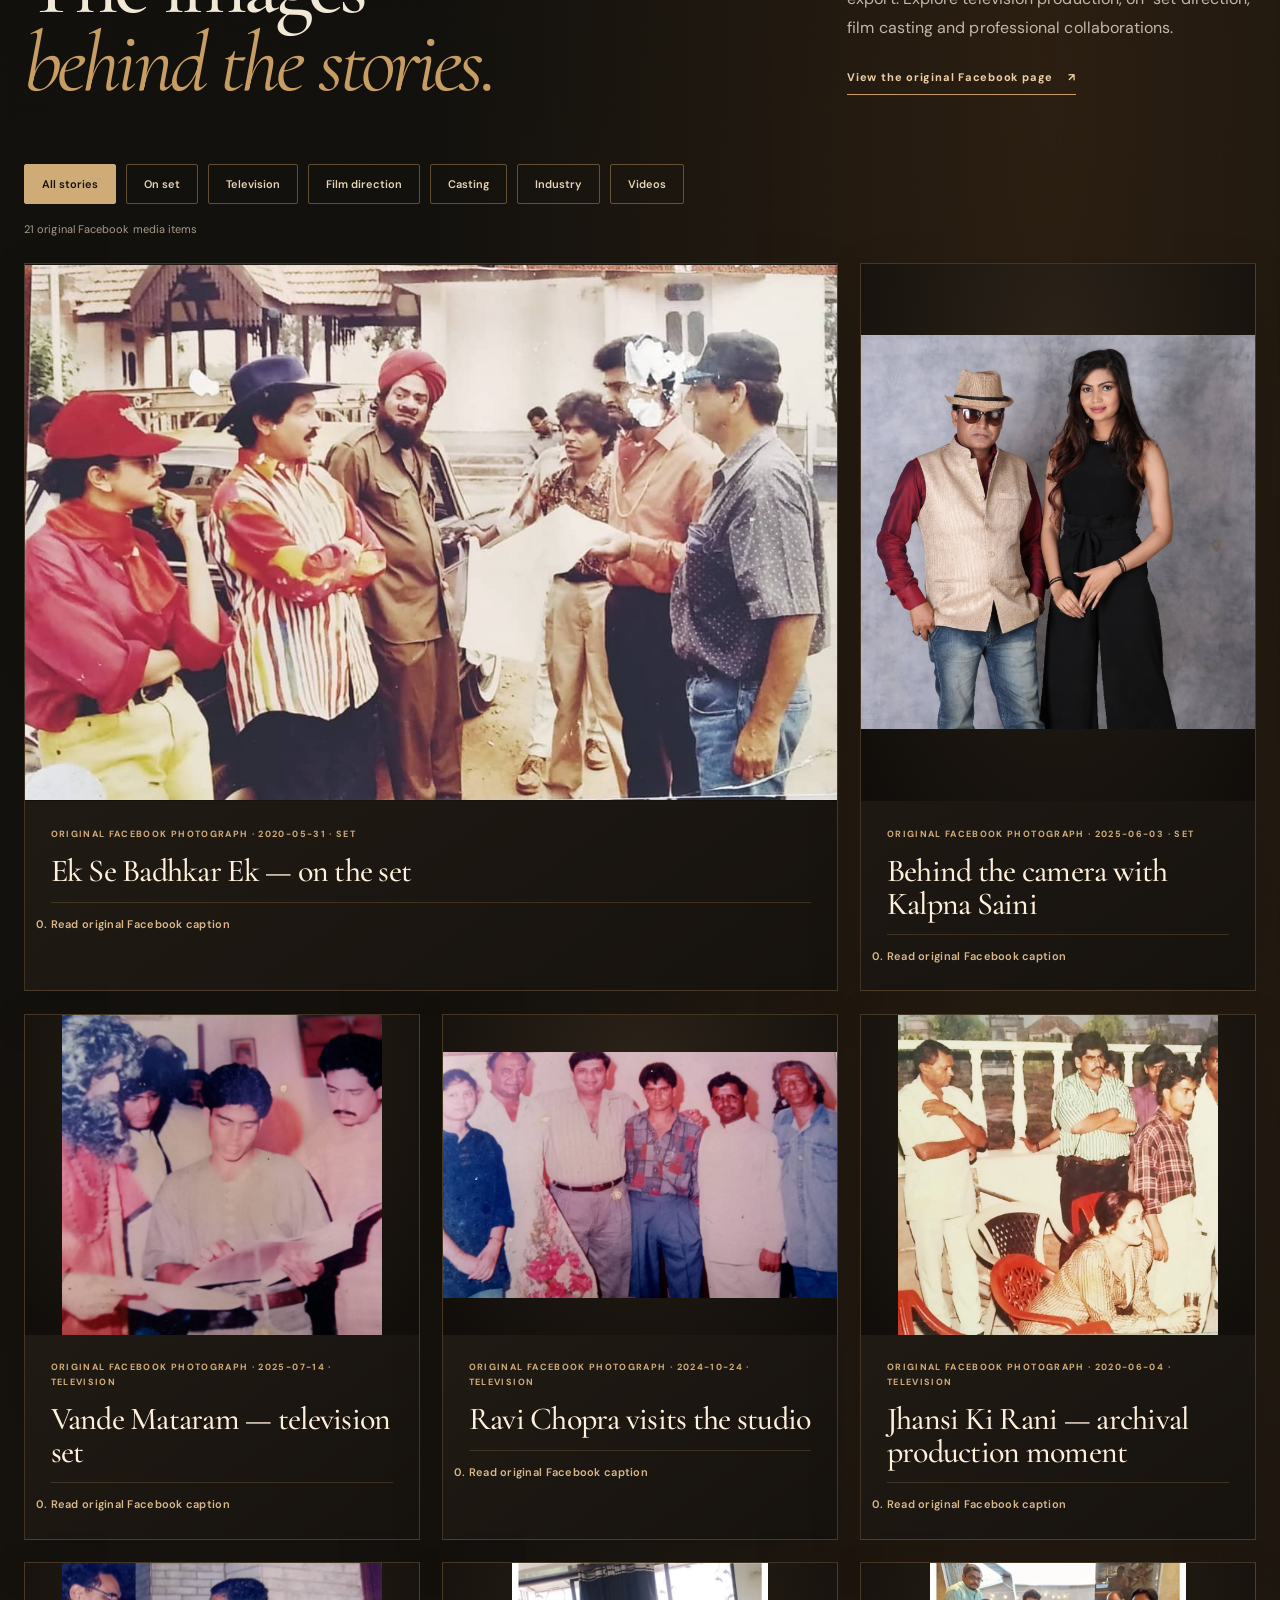
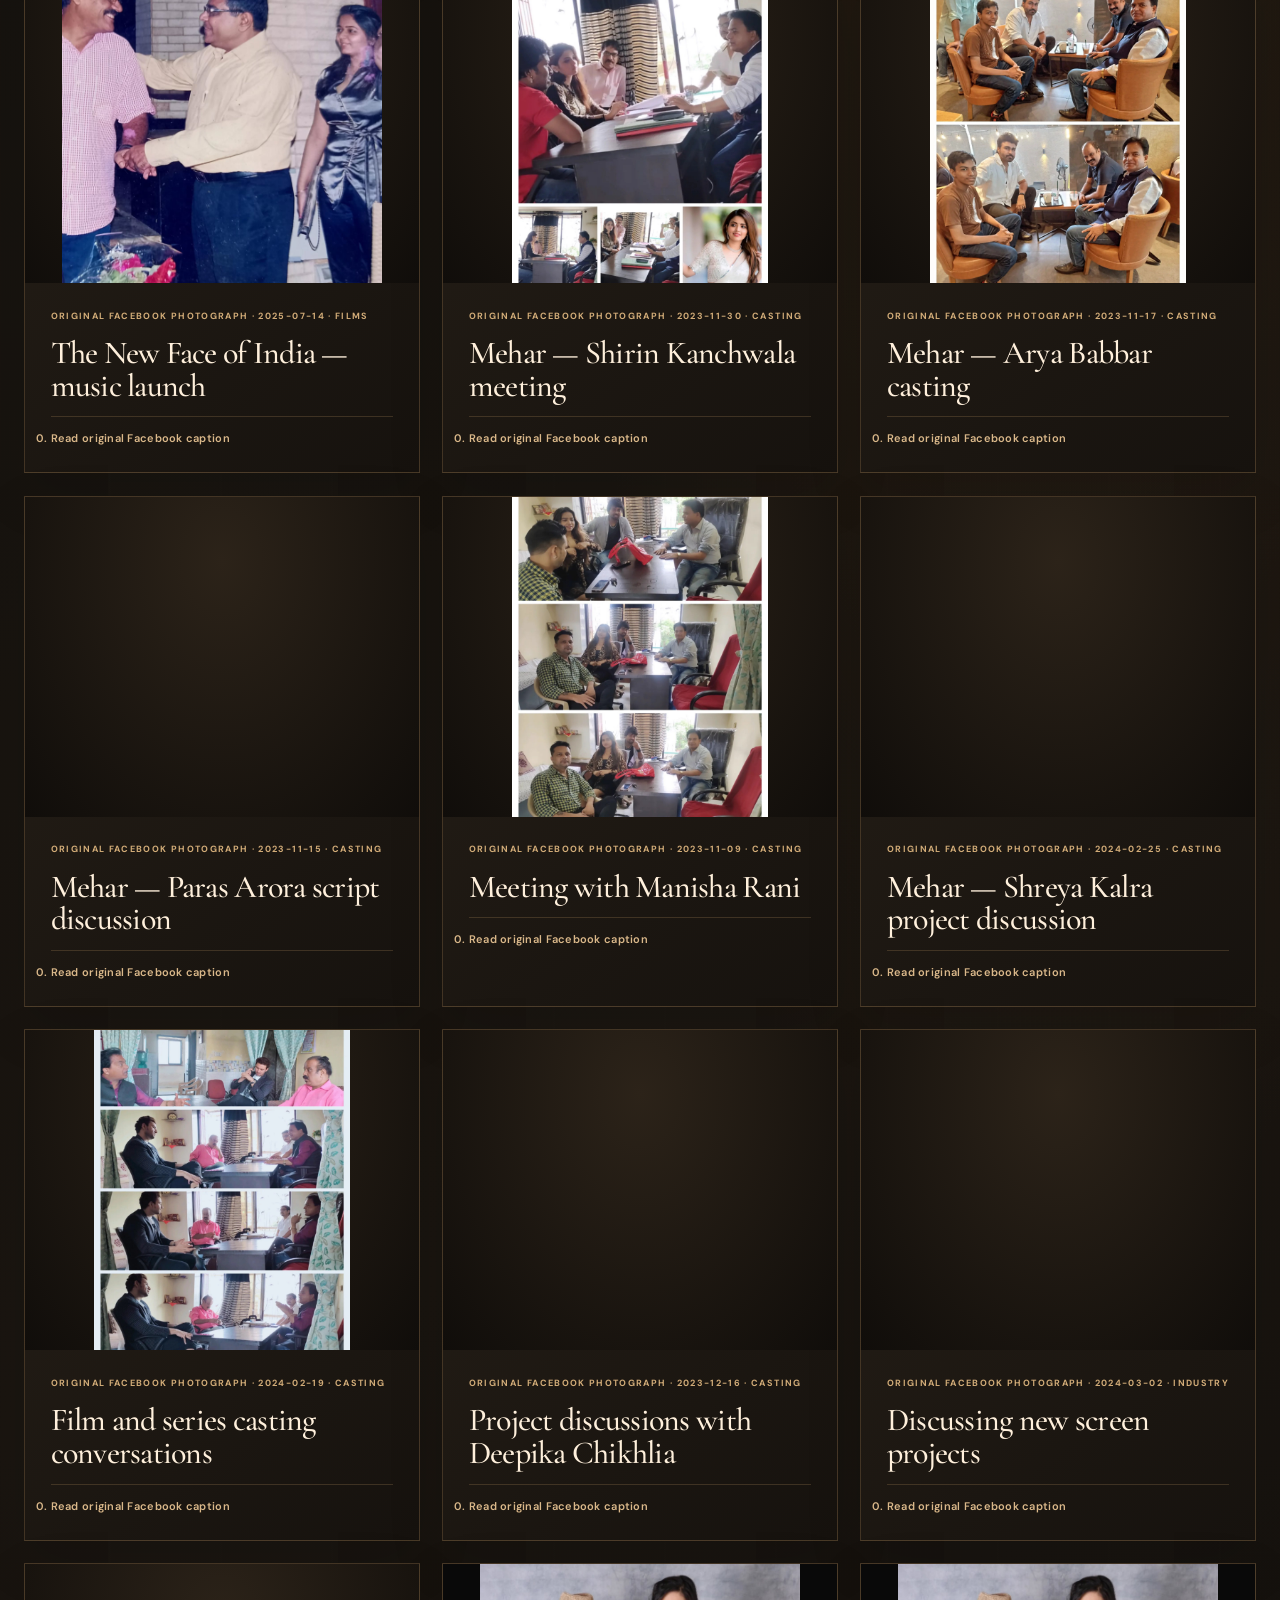
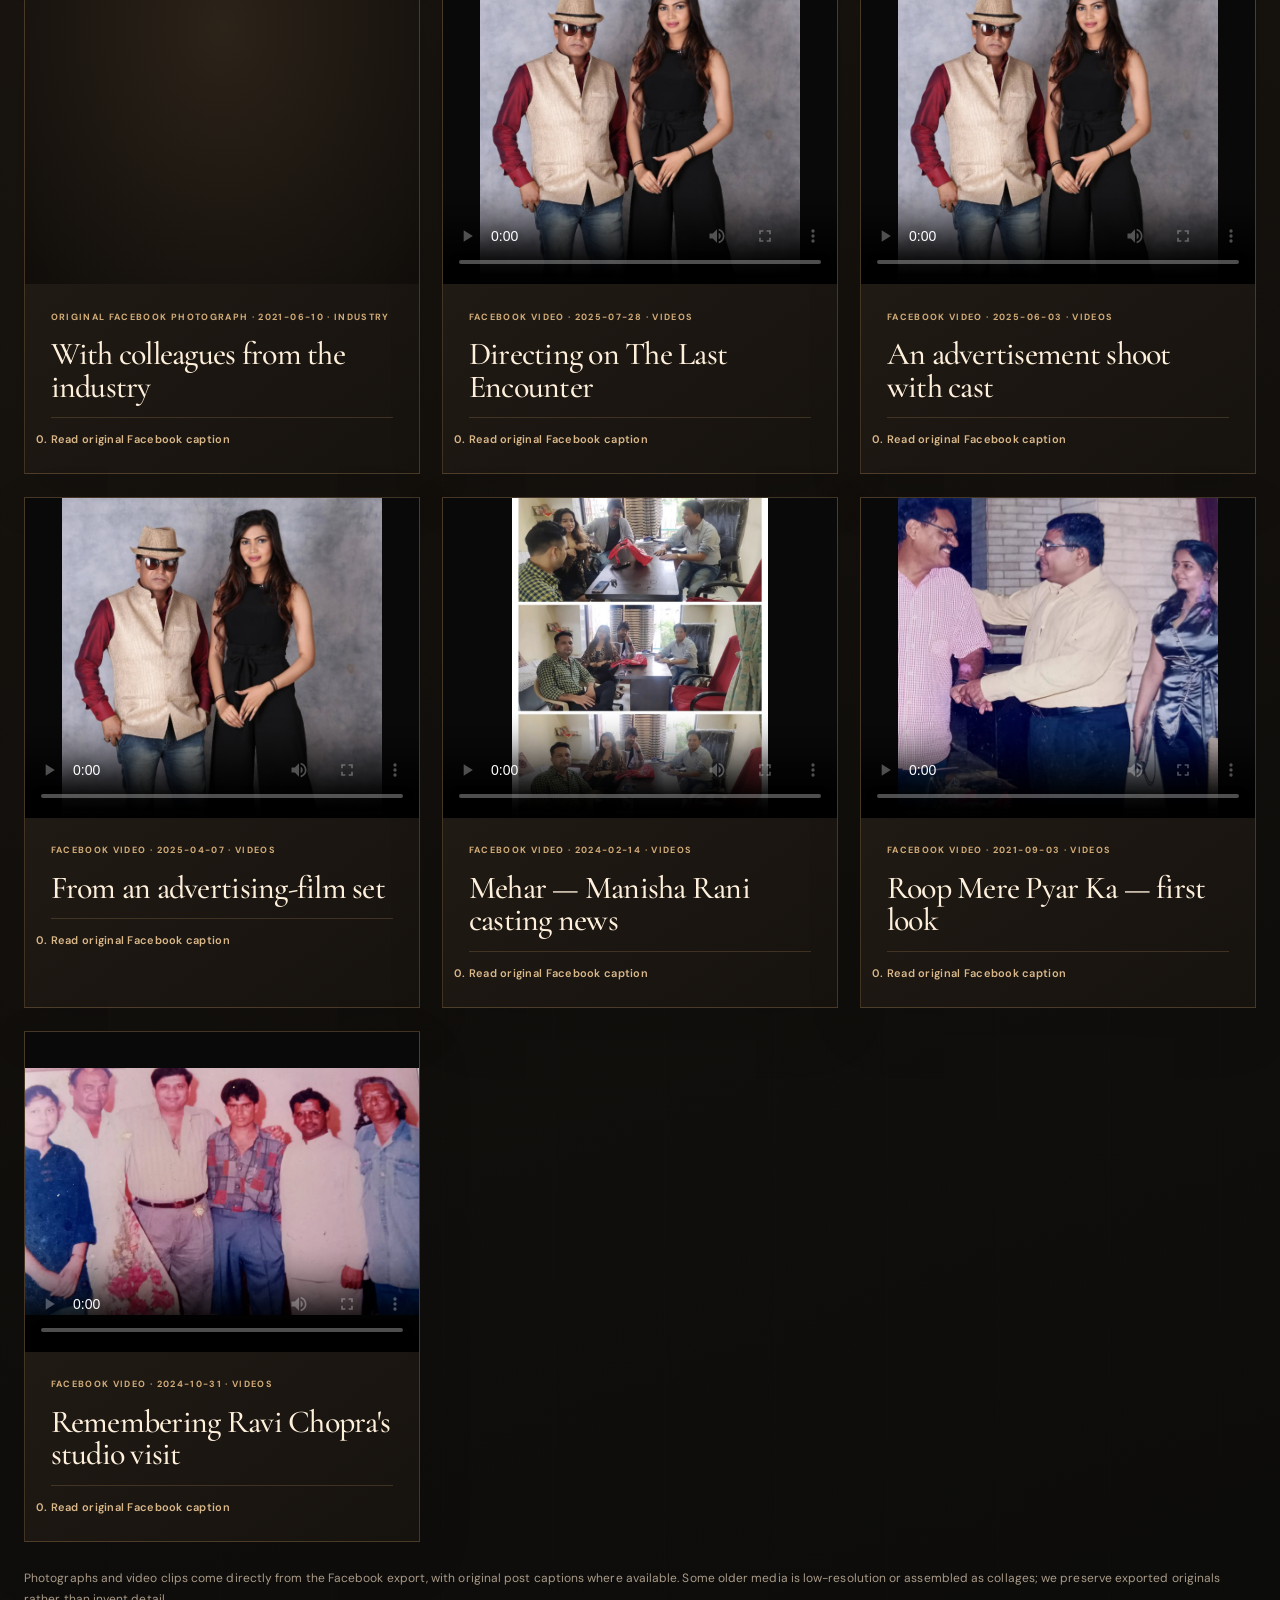
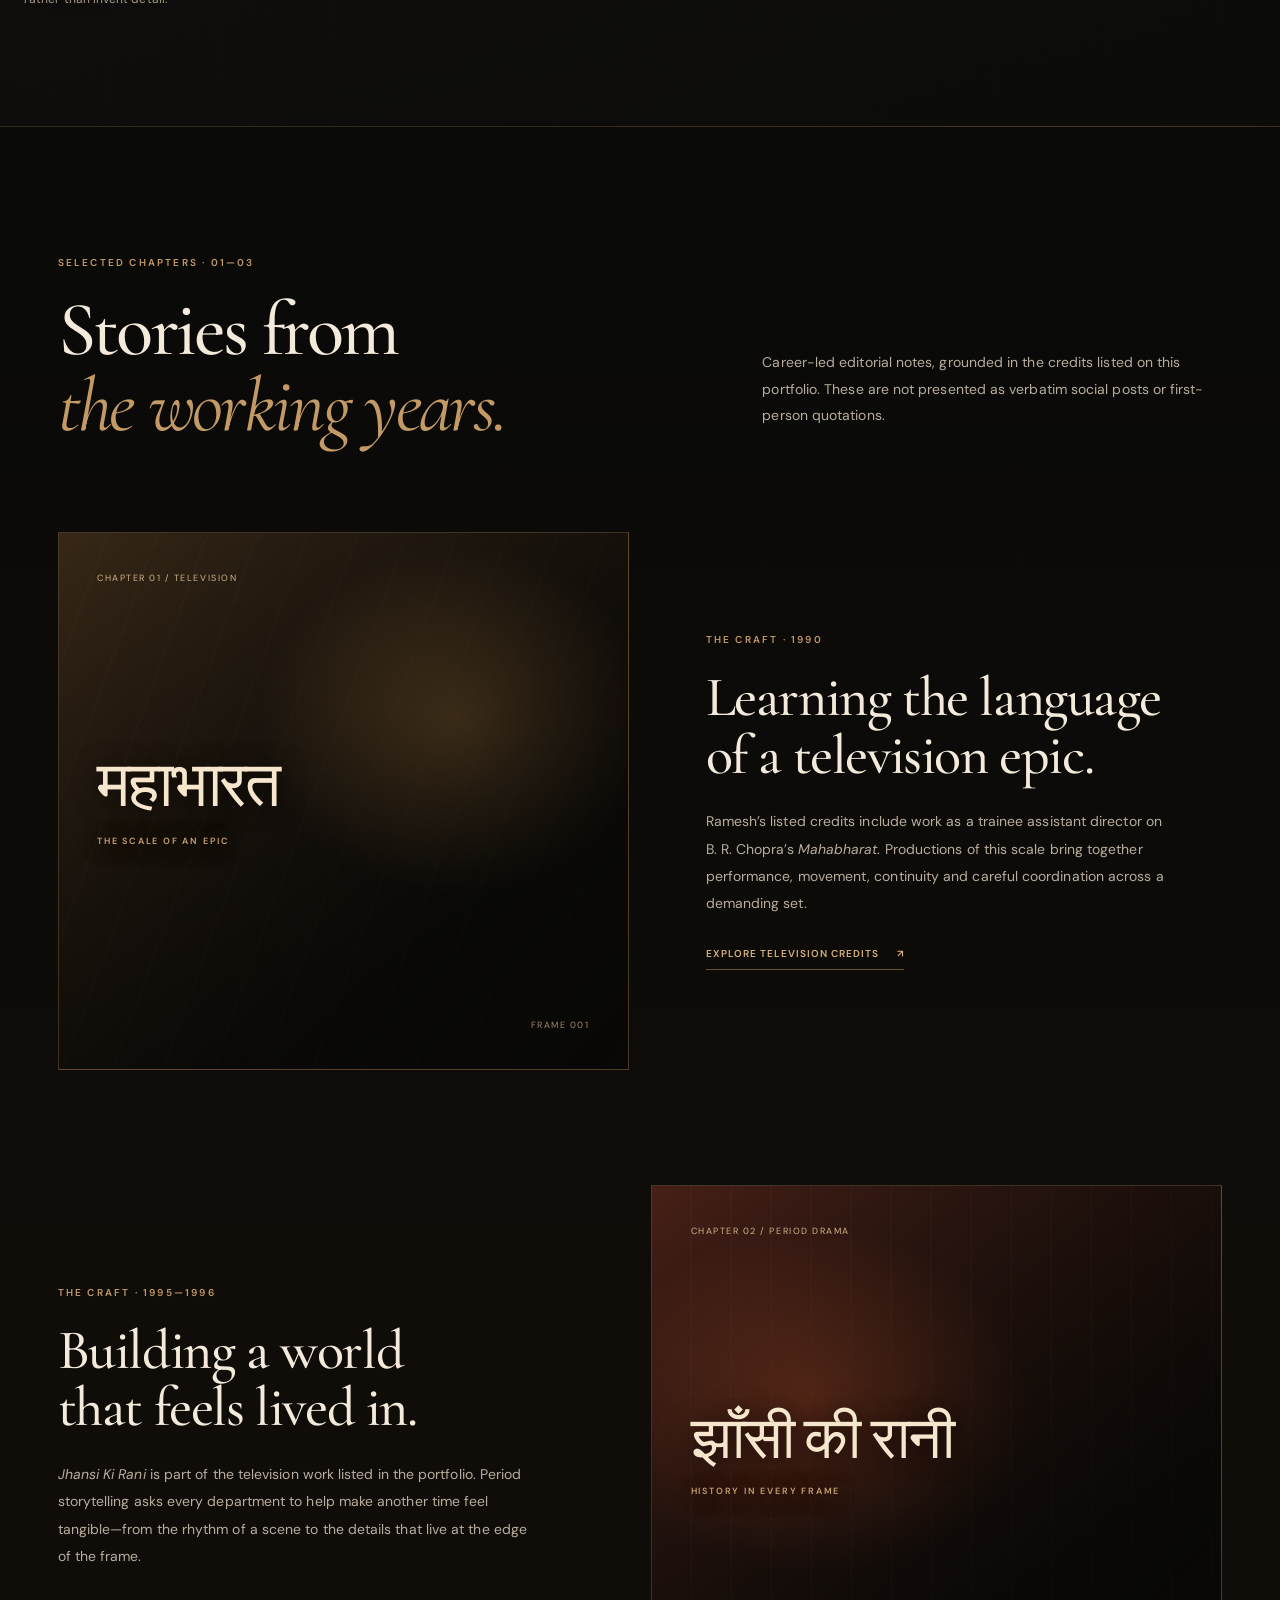
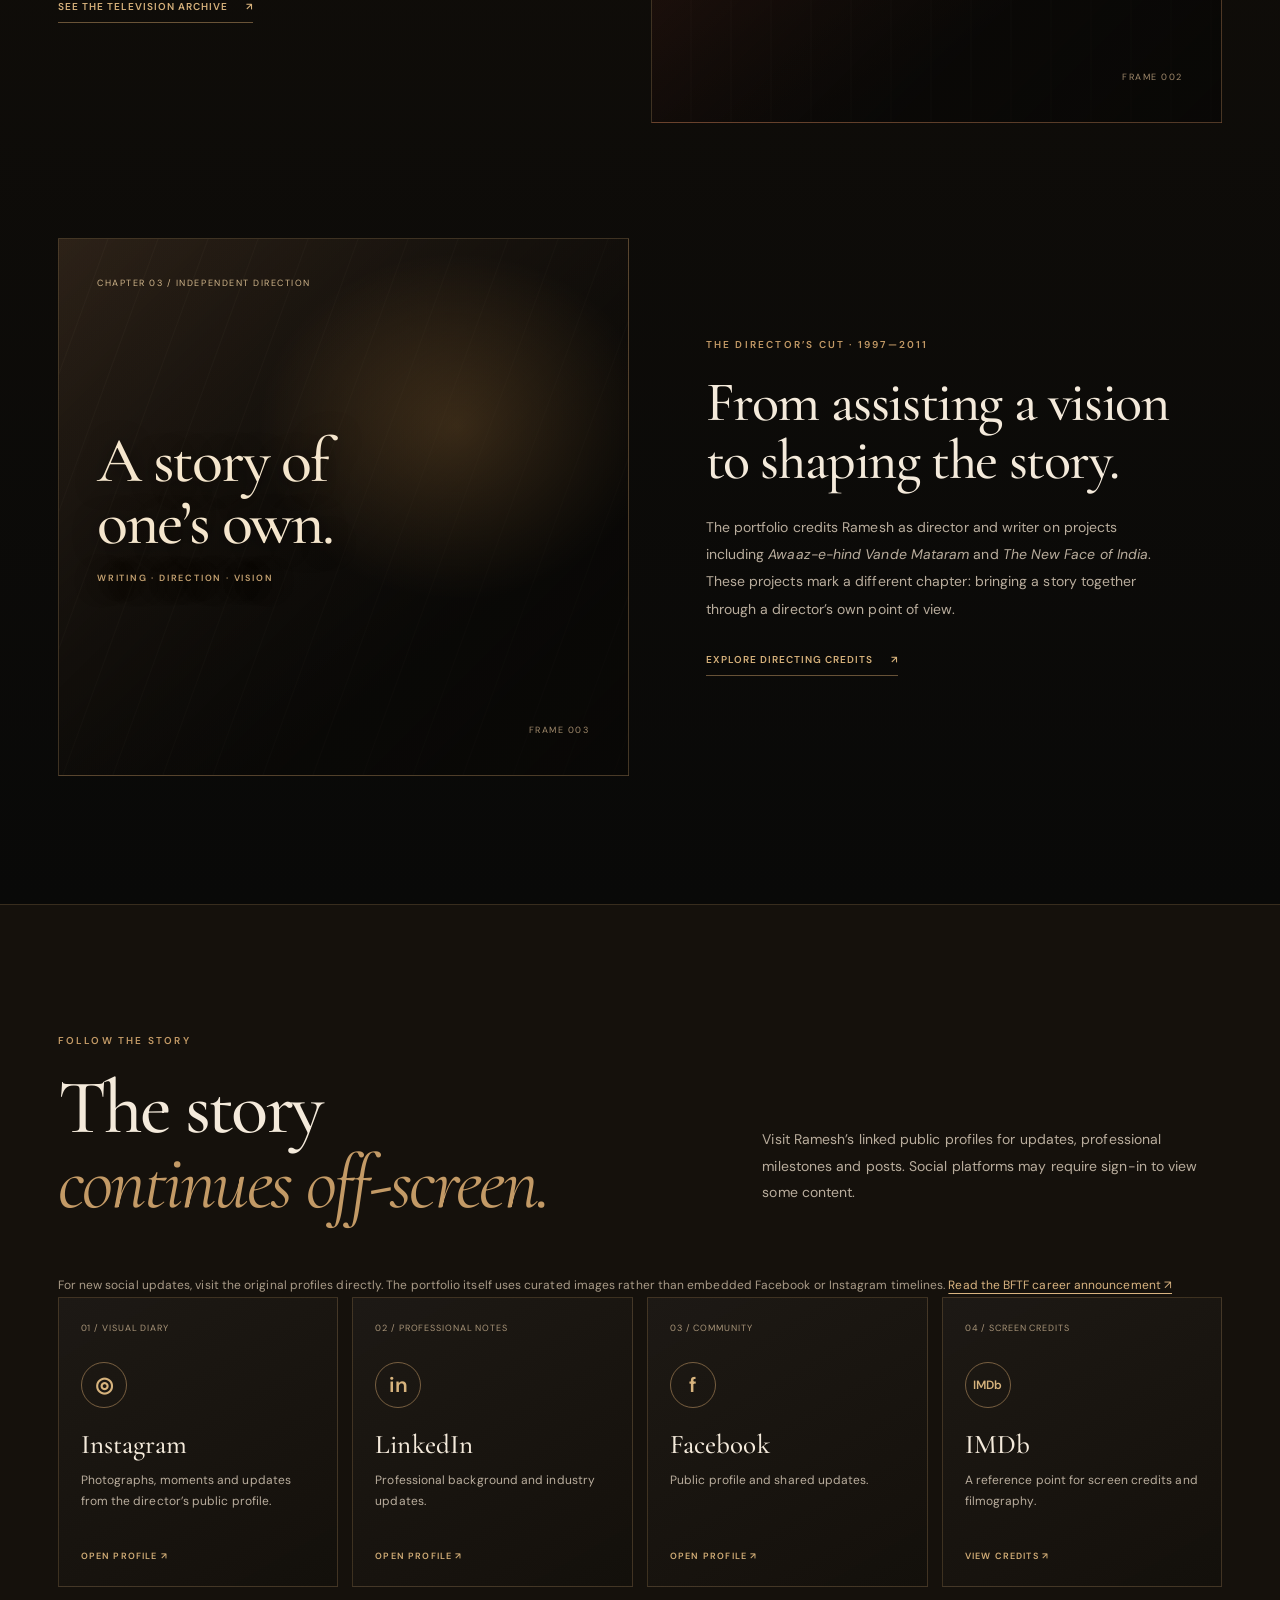
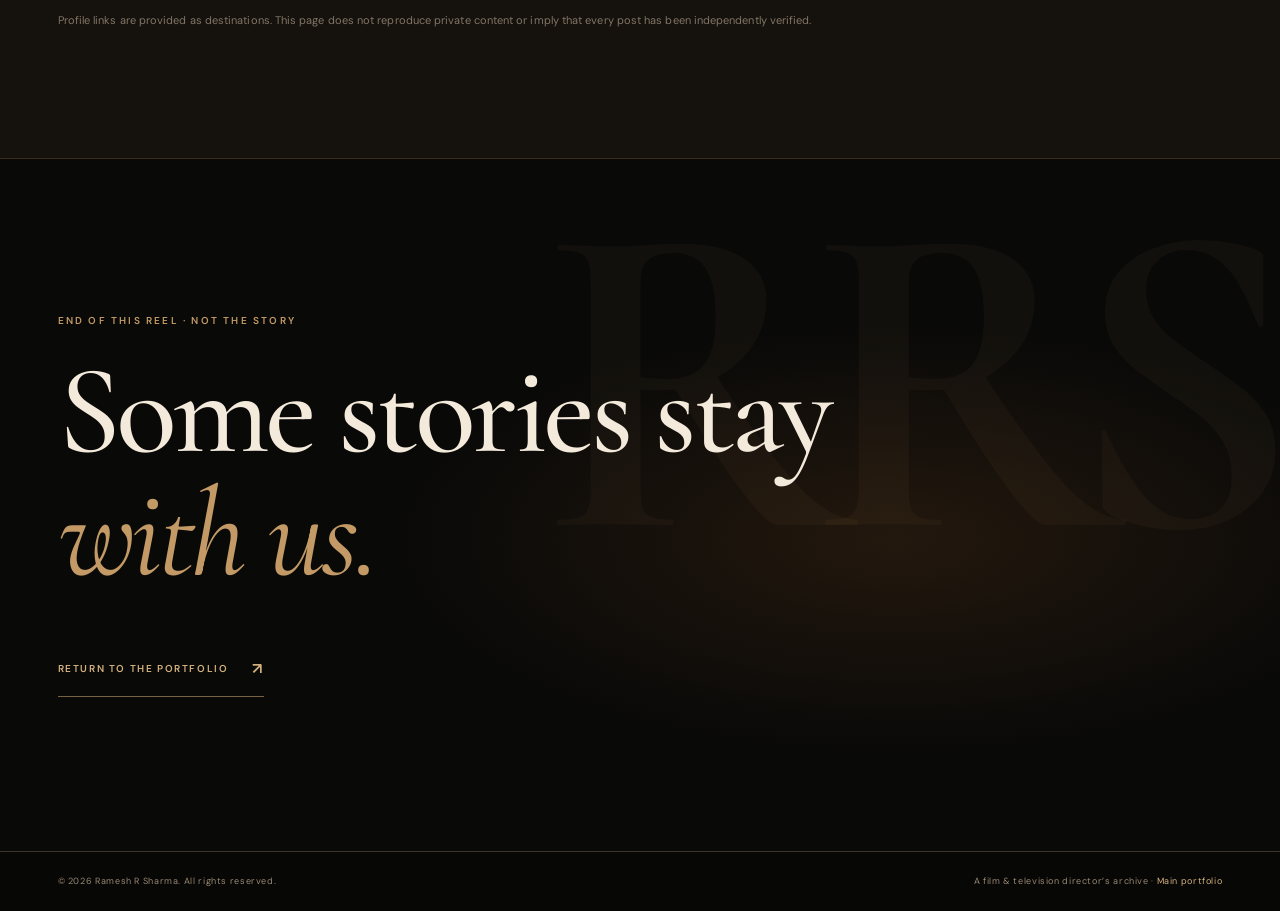
==== commit bffe9a06: "Publish curated original Facebook career photos, reels and captions" ====
--- a/behind-the-frame.html
+++ b/behind-the-frame.html
@@ -67,64 +67,189 @@
             <h2 id="visual-archive-title">The images<br><em>behind the stories.</em></h2>
           </div>
           <div class="rrs-visual-gallery__aside">
-            <p>Selected photographs already associated with this portfolio, together with artwork from listed television credits. Each is presented individually, without a social feed.</p>
+            <p>Original media from Ramesh R Sharma’s own Facebook export. Explore television production, on-set direction, film casting and professional collaborations.</p>
             <a href="https://www.facebook.com/directoramesharma/" target="_blank" rel="noopener noreferrer">View the original Facebook page <span aria-hidden="true">↗</span></a>
           </div>
         </div>
-        <div class="rrs-visual-gallery__filters" data-visual-filters role="group" aria-label="Filter visual archive">
-          <button type="button" data-visual-filter="all" aria-pressed="true" class="is-active">All visual stories</button>
-          <button type="button" data-visual-filter="set" aria-pressed="false">On set</button>
-          <button type="button" data-visual-filter="portrait" aria-pressed="false">Portrait</button>
-          <button type="button" data-visual-filter="television" aria-pressed="false">Television</button>
-        </div>
-        <p class="rrs-visual-gallery__status" data-visual-status aria-live="polite">4 selected visual records</p>
-        <div class="rrs-visual-gallery__grid" data-visual-grid>
-          <figure class="rrs-visual-card rrs-visual-card--set" data-visual-category="set">
-            <a class="rrs-visual-card__media" href="https://res.cloudinary.com/dipuhwwmz/image/upload/v1766901441/DSC08995_lnmion.jpg" target="_blank" rel="noopener noreferrer" aria-label="View original-resolution on set image: Behind the frame">
-              <img src="https://res.cloudinary.com/dipuhwwmz/image/upload/v1766901441/DSC08995_lnmion.jpg" alt="Behind-the-scenes photograph from Ramesh R Sharma’s filmmaking work." loading="lazy" decoding="async">
-              <span class="rrs-visual-card__zoom" aria-hidden="true">VIEW FULL IMAGE ↗</span>
-            </a>
-            <figcaption class="rrs-visual-card__caption">
-              <span class="rrs-visual-card__eyebrow">01 / ON SET · CAREER PHOTOGRAPH</span>
-              <h3>Behind the frame.</h3>
-              <p>An existing photograph from Ramesh R Sharma’s filmmaking work.</p>
-            </figcaption>
-          </figure>
-          <figure class="rrs-visual-card rrs-visual-card--portrait" data-visual-category="portrait">
-            <a class="rrs-visual-card__media" href="https://res.cloudinary.com/dipuhwwmz/image/upload/v1766900320/IMG-20210510-WA0031_qj7vcw.jpg" target="_blank" rel="noopener noreferrer" aria-label="View original-resolution portrait image: The man behind the stories">
-              <img src="https://res.cloudinary.com/dipuhwwmz/image/upload/v1766900320/IMG-20210510-WA0031_qj7vcw.jpg" alt="Portrait of Ramesh R Sharma" loading="lazy" decoding="async">
-              <span class="rrs-visual-card__zoom" aria-hidden="true">VIEW FULL IMAGE ↗</span>
-            </a>
-            <figcaption class="rrs-visual-card__caption">
-              <span class="rrs-visual-card__eyebrow">02 / THE FILMMAKER · PORTRAIT</span>
-              <h3>The man behind the stories.</h3>
-              <p>A portrait of director, writer and assistant director Ramesh R Sharma.</p>
-            </figcaption>
-          </figure>
-          <figure class="rrs-visual-card rrs-visual-card--mahabharat" data-visual-category="television">
-            <a class="rrs-visual-card__media" href="https://m.media-amazon.com/images/M/MV5BYzZiY2QyNTMtNTMzMi00ODZkLWEwNWItYmJiM2MyNWJmY2Q5XkEyXkFqcGc@._V1_.jpg" target="_blank" rel="noopener noreferrer" aria-label="View original-resolution television image: Mahabharat">
-              <img src="https://m.media-amazon.com/images/M/MV5BYzZiY2QyNTMtNTMzMi00ODZkLWEwNWItYmJiM2MyNWJmY2Q5XkEyXkFqcGc@._V1_.jpg" alt="Mahabharat television series poster artwork" loading="lazy" decoding="async">
-              <span class="rrs-visual-card__zoom" aria-hidden="true">VIEW FULL IMAGE ↗</span>
-            </a>
-            <figcaption class="rrs-visual-card__caption">
-              <span class="rrs-visual-card__eyebrow">03 / TELEVISION WORK · CREDIT ARTWORK</span>
-              <h3>Mahabharat.</h3>
-              <p>B. R. Chopra’s television epic. Credited here as Trainee Assistant Director.</p>
-            </figcaption>
-          </figure>
-          <figure class="rrs-visual-card rrs-visual-card--vishnu" data-visual-category="television">
-            <a class="rrs-visual-card__media" href="https://m.media-amazon.com/images/M/MV5BMTg3ZmYzOGItMzVkZi00NmZjLTg3ZmEtNGY0MTcyMmRmODA5XkEyXkFqcGc@._V1_.jpg" target="_blank" rel="noopener noreferrer" aria-label="View original-resolution television image: Vishnu Puran">
-              <img src="https://m.media-amazon.com/images/M/MV5BMTg3ZmYzOGItMzVkZi00NmZjLTg3ZmEtNGY0MTcyMmRmODA5XkEyXkFqcGc@._V1_.jpg" alt="Vishnu Puran television series poster artwork" loading="lazy" decoding="async">
-              <span class="rrs-visual-card__zoom" aria-hidden="true">VIEW FULL IMAGE ↗</span>
-            </a>
-            <figcaption class="rrs-visual-card__caption">
-              <span class="rrs-visual-card__eyebrow">04 / TELEVISION WORK · CREDIT ARTWORK</span>
-              <h3>Vishnu Puran.</h3>
-              <p>Television production included in the portfolio’s assistant-direction credits.</p>
-            </figcaption>
-          </figure>
-        </div>
-        <p class="rrs-visual-gallery__note">Captions are editorial descriptions based on the existing portfolio, not quotations copied from Facebook posts. Additional Facebook photographs cannot be selected or attributed until their original files and captions are accessible.</p>
+        <div class="rrs-visual-gallery__filters" data-visual-filters role="group" aria-label="Filter career photographs and videos">
+<button type="button" data-visual-filter="all" aria-pressed="true" class="is-active">All stories</button>
+<button type="button" data-visual-filter="set" aria-pressed="false" >On set</button>
+<button type="button" data-visual-filter="television" aria-pressed="false" >Television</button>
+<button type="button" data-visual-filter="films" aria-pressed="false" >Film direction</button>
+<button type="button" data-visual-filter="casting" aria-pressed="false" >Casting</button>
+<button type="button" data-visual-filter="industry" aria-pressed="false" >Industry</button>
+<button type="button" data-visual-filter="videos" aria-pressed="false" >Videos</button>
+</div>
+        <p class="rrs-visual-gallery__status" data-visual-status aria-live="polite">21 original Facebook media items</p>
+        <div class="rrs-visual-gallery__grid rrs-visual-gallery__grid--authentic" data-visual-grid><figure class="rrs-visual-card rrs-visual-card--career rrs-visual-card--ek-se-badhkar-ek " data-visual-category="set">
+<a class="rrs-visual-card__media" href="assets/rrs-career/141469637552957.jpg" target="_blank" rel="noopener noreferrer" aria-label="View full Ek Se Badhkar Ek — on the set photograph"><img src="assets/rrs-career/141469637552957.jpg" alt="Archival behind-the-scenes photograph at the television set of Ek Se Badhkar Ek" loading="lazy" decoding="async"><span class="rrs-visual-card__zoom" aria-hidden="true">VIEW ORIGINAL IMAGE ↗</span></a>
+<figcaption class="rrs-visual-card__caption">
+<span class="rrs-visual-card__eyebrow">ORIGINAL FACEBOOK PHOTOGRAPH · 2020-05-31 · SET</span>
+<h3>Ek Se Badhkar Ek — on the set</h3>
+<details class="rrs-visual-card__original"><summary>Read original Facebook caption</summary><p lang="auto">बी आर फिल्म्स की धारावाहिक “एक से बढ़कर एक” के शूटिंग के पर कॉमेडी के बादशाह, मशहूर कलाकार जगदीप, असरानी, सृष्टि करनी, मोहन आज़ाद एवं गुफी पेंटल के साथ निर्देशन करते हुए</p></details>
+</figcaption>
+</figure>
+<figure class="rrs-visual-card rrs-visual-card--career rrs-visual-card--kalpna-set " data-visual-category="set">
+<a class="rrs-visual-card__media" href="assets/rrs-career/1163999679100338.webp" target="_blank" rel="noopener noreferrer" aria-label="View full Behind the camera with Kalpna Saini photograph"><img src="assets/rrs-career/1163999679100338.webp" alt="Ramesh R Sharma on a professional shoot with actress Kalpna Saini" loading="lazy" decoding="async"><span class="rrs-visual-card__zoom" aria-hidden="true">VIEW ORIGINAL IMAGE ↗</span></a>
+<figcaption class="rrs-visual-card__caption">
+<span class="rrs-visual-card__eyebrow">ORIGINAL FACEBOOK PHOTOGRAPH · 2025-06-03 · SET</span>
+<h3>Behind the camera with Kalpna Saini</h3>
+<details class="rrs-visual-card__original"><summary>Read original Facebook caption</summary><p lang="auto">At the time of Shooting set as Actor-Director with Actress Kalpna Saini</p></details>
+</figcaption>
+</figure>
+<figure class="rrs-visual-card rrs-visual-card--career rrs-visual-card--vande-mataram " data-visual-category="television">
+<a class="rrs-visual-card__media" href="assets/rrs-career/1196936009140038.webp" target="_blank" rel="noopener noreferrer" aria-label="View full Vande Mataram — television set photograph"><img src="assets/rrs-career/1196936009140038.webp" alt="Archival image showing crew and performers associated with Vande Mataram" loading="lazy" decoding="async"><span class="rrs-visual-card__zoom" aria-hidden="true">VIEW ORIGINAL IMAGE ↗</span></a>
+<figcaption class="rrs-visual-card__caption">
+<span class="rrs-visual-card__eyebrow">ORIGINAL FACEBOOK PHOTOGRAPH · 2025-07-14 · TELEVISION</span>
+<h3>Vande Mataram — television set</h3>
+<details class="rrs-visual-card__original"><summary>Read original Facebook caption</summary><p lang="auto">At the Shooting set of the Serial Vande Mataram.. With Actor Dharmesh Tiwari and Adarsh Gautam</p></details>
+</figcaption>
+</figure>
+<figure class="rrs-visual-card rrs-visual-card--career rrs-visual-card--ravi-chopra " data-visual-category="television">
+<a class="rrs-visual-card__media" href="assets/rrs-career/993051049528536.webp" target="_blank" rel="noopener noreferrer" aria-label="View full Ravi Chopra visits the studio photograph"><img src="assets/rrs-career/993051049528536.webp" alt="Archival group photograph from a television-series inaugural event" loading="lazy" decoding="async"><span class="rrs-visual-card__zoom" aria-hidden="true">VIEW ORIGINAL IMAGE ↗</span></a>
+<figcaption class="rrs-visual-card__caption">
+<span class="rrs-visual-card__eyebrow">ORIGINAL FACEBOOK PHOTOGRAPH · 2024-10-24 · TELEVISION</span>
+<h3>Ravi Chopra visits the studio</h3>
+<details class="rrs-visual-card__original"><summary>Read original Facebook caption</summary><p lang="auto">पुरानी यादें..... हमारे बॉस...फिल्म जगत में हमारे गुरु स्वर्गीय श्री रवि चोपड़ा जी हमारे निर्देशन में बनने वाली पहली सीरियल का मुहूर्त में उद्घाटन करने के लिए मुख्य अतिथि के रूप में शूटिंग के सेट पर पहुंचे। साथ में निर्माता स्वर्गीय श्री बाबूलाल Bodul जी , संगीतकार स्वर्गीय श्री KhokanChodhari जी, कैमरामैन ( DOP) स्वर्गीय श्री अशोक राव (मंसूर भाई), आर्ट डायरेक्टर मधु पांडे जी.....</p></details>
+</figcaption>
+</figure>
+<figure class="rrs-visual-card rrs-visual-card--career rrs-visual-card--jhansi-ki-rani " data-visual-category="television">
+<a class="rrs-visual-card__media" href="assets/rrs-career/145156850517569.jpg" target="_blank" rel="noopener noreferrer" aria-label="View full Jhansi Ki Rani — archival production moment photograph"><img src="assets/rrs-career/145156850517569.jpg" alt="Historic behind-the-scenes moment at the television production of Jhansi Ki Rani" loading="lazy" decoding="async"><span class="rrs-visual-card__zoom" aria-hidden="true">VIEW ORIGINAL IMAGE ↗</span></a>
+<figcaption class="rrs-visual-card__caption">
+<span class="rrs-visual-card__eyebrow">ORIGINAL FACEBOOK PHOTOGRAPH · 2020-06-04 · TELEVISION</span>
+<h3>Jhansi Ki Rani — archival production moment</h3>
+<details class="rrs-visual-card__original"><summary>Read original Facebook caption</summary><p lang="auto">{ “ यादें तेरी श्रृंगार बन गई ”💌 } एच. एम. वीडियो की प्रसिद्ध धारावाहिक - ‘ झांसी की रानी’ के शूटिंग सेट पर सुप्रसिद्ध अभिनेत्री एवं निर्माता “ हेमा मालिनी” जी को शूटिंग के बाद शूट किए गए सीन को मॉनिटर पर दिखाते हुए …🎬</p></details>
+</figcaption>
+</figure>
+<figure class="rrs-visual-card rrs-visual-card--career rrs-visual-card--new-face-music " data-visual-category="films">
+<a class="rrs-visual-card__media" href="assets/rrs-career/1196930835807222.webp" target="_blank" rel="noopener noreferrer" aria-label="View full The New Face of India — music launch photograph"><img src="assets/rrs-career/1196930835807222.webp" alt="Archival photograph of The New Face of India music launch" loading="lazy" decoding="async"><span class="rrs-visual-card__zoom" aria-hidden="true">VIEW ORIGINAL IMAGE ↗</span></a>
+<figcaption class="rrs-visual-card__caption">
+<span class="rrs-visual-card__eyebrow">ORIGINAL FACEBOOK PHOTOGRAPH · 2025-07-14 · FILMS</span>
+<h3>The New Face of India — music launch</h3>
+<details class="rrs-visual-card__original"><summary>Read original Facebook caption</summary><p lang="auto">The New Face of India... Music Lounching..Actor Mushtaq khan, Advocate Share Pankaj patel and Miraj patel</p></details>
+</figcaption>
+</figure>
+<figure class="rrs-visual-card rrs-visual-card--career rrs-visual-card--mehar-shirin " data-visual-category="casting">
+<a class="rrs-visual-card__media" href="assets/rrs-career/767212525445724.jpg" target="_blank" rel="noopener noreferrer" aria-label="View full Mehar — Shirin Kanchwala meeting photograph"><img src="assets/rrs-career/767212525445724.jpg" alt="Multiple photographs from a script discussion for the film Mehar" loading="lazy" decoding="async"><span class="rrs-visual-card__zoom" aria-hidden="true">VIEW ORIGINAL IMAGE ↗</span></a>
+<figcaption class="rrs-visual-card__caption">
+<span class="rrs-visual-card__eyebrow">ORIGINAL FACEBOOK PHOTOGRAPH · 2023-11-30 · CASTING</span>
+<h3>Mehar — Shirin Kanchwala meeting</h3>
+<details class="rrs-visual-card__original"><summary>Read original Facebook caption</summary><p lang="auto">गोल्डन पिक्सल के बैनरतले बनने वाली फिल्म &#39; मेहर - ए डिवाइन लव स्टोरी &#39; के लिए साउथ की सुप्रसिद्ध नायिका शिरीन कांचवाला का आगमन हमारी ऑफिस में हुआ. इसके दौरान फिल्म के स्क्रिप्ट का डिस्कशन हुआ तथा उन्हें नायिका की भूमिका के लिए साइन किया गया..इस दौरान लेखक नीरज मिश्रा तथा अन्य लोग भी मौजूद रहे.. प्रोड्यूसर - सिद्धार्थ उदय रोमन डायरेक्टर - रमेश आर. शर्मा</p></details>
+</figcaption>
+</figure>
+<figure class="rrs-visual-card rrs-visual-card--career rrs-visual-card--mehar-arya " data-visual-category="casting">
+<a class="rrs-visual-card__media" href="assets/rrs-career/759782756188701.jpg" target="_blank" rel="noopener noreferrer" aria-label="View full Mehar — Arya Babbar casting photograph"><img src="assets/rrs-career/759782756188701.jpg" alt="Photographic collage of Arya Babbar casting discussions for Mehar" loading="lazy" decoding="async"><span class="rrs-visual-card__zoom" aria-hidden="true">VIEW ORIGINAL IMAGE ↗</span></a>
+<figcaption class="rrs-visual-card__caption">
+<span class="rrs-visual-card__eyebrow">ORIGINAL FACEBOOK PHOTOGRAPH · 2023-11-17 · CASTING</span>
+<h3>Mehar — Arya Babbar casting</h3>
+<details class="rrs-visual-card__original"><summary>Read original Facebook caption</summary><p lang="auto">गोल्डन पिक्सल के बैनरतले बनने वाली फिल्म &#39; मेहर - ए डिवाइन लव स्टोरी &#39; के मुख्य खलनायक की भूमिका के लिए एक्टर आर्य बब्बर ( सन ऑफ राज बब्बर ) को साइन किया गया..साथ में लेखक नीरज मिश्रा एवं कास्टिंग डायरेक्टर अवधेश कुशवाहा मौजूद रहे। प्रोड्यूसर - सिद्धार्थ उदय रोमन डायरेक्टर - रमेश आर. शर्मा</p></details>
+</figcaption>
+</figure>
+<figure class="rrs-visual-card rrs-visual-card--career rrs-visual-card--mehar-paras " data-visual-category="casting">
+<a class="rrs-visual-card__media" href="assets/rrs-career/757980336368943.jpg" target="_blank" rel="noopener noreferrer" aria-label="View full Mehar — Paras Arora script discussion photograph"><img src="assets/rrs-career/757980336368943.jpg" alt="Contact sheet from an office script meeting with actor Paras Arora" loading="lazy" decoding="async"><span class="rrs-visual-card__zoom" aria-hidden="true">VIEW ORIGINAL IMAGE ↗</span></a>
+<figcaption class="rrs-visual-card__caption">
+<span class="rrs-visual-card__eyebrow">ORIGINAL FACEBOOK PHOTOGRAPH · 2023-11-15 · CASTING</span>
+<h3>Mehar — Paras Arora script discussion</h3>
+<details class="rrs-visual-card__original"><summary>Read original Facebook caption</summary><p lang="auto">गोल्डन पिक्सल के बैनरतले बनने वाली फिल्म &#39;मेहर - ए डिवाइन लव स्टोरी&#39; के लीड रोल के लिए एक्टर Mr Paras Arora जी हमारी ऑफिस में आए, साथ में एक्टर पांडे जी भी आए. Mr Paras Arora जी के साथ स्क्रिप्ट का नरेशन हुआ. उनको अपना रोल बहुत पसंद आया और वे हमारे साथ काम करने के लिए बेहद उत्साहित हैं। प्रोड्यूसर - सिद्धार्थ उदय रोमन डायरेक्टर - रमेश आर. शर्मा</p></details>
+</figcaption>
+</figure>
+<figure class="rrs-visual-card rrs-visual-card--career rrs-visual-card--manisha-rani " data-visual-category="casting">
+<a class="rrs-visual-card__media" href="assets/rrs-career/754507893382854.jpg" target="_blank" rel="noopener noreferrer" aria-label="View full Meeting with Manisha Rani photograph"><img src="assets/rrs-career/754507893382854.jpg" alt="Photographs from an office meeting with Manisha Rani" loading="lazy" decoding="async"><span class="rrs-visual-card__zoom" aria-hidden="true">VIEW ORIGINAL IMAGE ↗</span></a>
+<figcaption class="rrs-visual-card__caption">
+<span class="rrs-visual-card__eyebrow">ORIGINAL FACEBOOK PHOTOGRAPH · 2023-11-09 · CASTING</span>
+<h3>Meeting with Manisha Rani</h3>
+<details class="rrs-visual-card__original"><summary>Read original Facebook caption</summary><p lang="auto">Had a successful and valuable Meeting with Big Boss 2nd Runner Up Actress Manisha Rani at my Office</p></details>
+</figcaption>
+</figure>
+<figure class="rrs-visual-card rrs-visual-card--career rrs-visual-card--mehar-shreya " data-visual-category="casting">
+<a class="rrs-visual-card__media" href="assets/rrs-career/823922323108077.jpg" target="_blank" rel="noopener noreferrer" aria-label="View full Mehar — Shreya Kalra project discussion photograph"><img src="assets/rrs-career/823922323108077.jpg" alt="Photographic collage from a script meeting with actress Shreya Kalra" loading="lazy" decoding="async"><span class="rrs-visual-card__zoom" aria-hidden="true">VIEW ORIGINAL IMAGE ↗</span></a>
+<figcaption class="rrs-visual-card__caption">
+<span class="rrs-visual-card__eyebrow">ORIGINAL FACEBOOK PHOTOGRAPH · 2024-02-25 · CASTING</span>
+<h3>Mehar — Shreya Kalra project discussion</h3>
+<details class="rrs-visual-card__original"><summary>Read original Facebook caption</summary><p lang="auto">गोल्डन पिक्सल के बैनरतले बनने वाली फिल्म &#39;मेहर - ए डिवाइन लव स्टोरी&#39; के लिए एक्ट्रेस श्रेया कालरा जी हमारी ऑफिस में आईं. श्रेया कालरा जी के साथ स्क्रिप्ट का नरेशन हुआ. उनको अपना रोल बहुत पसंद आया और वे हमारे साथ काम करने के लिए बेहद उत्साहित हैं। इस फिल्म के लिए उन्हें जल्द ही साइन किया जाएगा। प्रोड्यूसर - सिद्धार्थ उदय रोमन डायरेक्टर - रमेश आर. शर्मा</p></details>
+</figcaption>
+</figure>
+<figure class="rrs-visual-card rrs-visual-card--career rrs-visual-card--dev-sharma " data-visual-category="casting">
+<a class="rrs-visual-card__media" href="assets/rrs-career/820062963494013.jpg" target="_blank" rel="noopener noreferrer" aria-label="View full Film and series casting conversations photograph"><img src="assets/rrs-career/820062963494013.jpg" alt="Office photographs documenting a meeting with actor Dev Sharma and casting director Avdhesh Kushwaha" loading="lazy" decoding="async"><span class="rrs-visual-card__zoom" aria-hidden="true">VIEW ORIGINAL IMAGE ↗</span></a>
+<figcaption class="rrs-visual-card__caption">
+<span class="rrs-visual-card__eyebrow">ORIGINAL FACEBOOK PHOTOGRAPH · 2024-02-19 · CASTING</span>
+<h3>Film and series casting conversations</h3>
+<details class="rrs-visual-card__original"><summary>Read original Facebook caption</summary><p lang="auto">Renowned Bollywood actor Mr. Dev Sharma, known for his lead roles in hit movies such as &quot;Heropanti,&quot; &quot;Muzaffarnagar,&quot; and &quot;Yaariyan,&quot; visited my office alongside casting director Mr. Avdhesh Kushwaha. Our conversation during the meeting was extremely valuable, setting the stage for an upcoming collaboration on a web series with Mr. Dev Sharma.</p></details>
+</figcaption>
+</figure>
+<figure class="rrs-visual-card rrs-visual-card--career rrs-visual-card--deepika-chikhlia " data-visual-category="casting">
+<a class="rrs-visual-card__media" href="assets/rrs-career/777380921095551.jpg" target="_blank" rel="noopener noreferrer" aria-label="View full Project discussions with Deepika Chikhlia photograph"><img src="assets/rrs-career/777380921095551.jpg" alt="Photographs of a film project meeting at an office" loading="lazy" decoding="async"><span class="rrs-visual-card__zoom" aria-hidden="true">VIEW ORIGINAL IMAGE ↗</span></a>
+<figcaption class="rrs-visual-card__caption">
+<span class="rrs-visual-card__eyebrow">ORIGINAL FACEBOOK PHOTOGRAPH · 2023-12-16 · CASTING</span>
+<h3>Project discussions with Deepika Chikhlia</h3>
+<details class="rrs-visual-card__original"><summary>Read original Facebook caption</summary><p lang="auto">गोल्डन पिक्सल के बैनरतले बनने वाली फिल्म &#39; मेहर - ए डिवाइन लव स्टोरी &#39; के लिए रामानंद सागर के रामायण की सीता श्रीमती दीपिका चिखालिया के निवास स्थान जुहूं में मुलाकात हुई. इसके दौरान फिल्म के स्क्रिप्ट का डिस्कशन हुआ तथा उन्हें सपोर्टिंग रोल के लिए साइन किया गया... प्रोड्यूसर - सिद्धार्थ उदय रोमन डायरेक्टर - रमेश आर. शर्मा</p></details>
+</figcaption>
+</figure>
+<figure class="rrs-visual-card rrs-visual-card--career rrs-visual-card--jaya-prada " data-visual-category="industry">
+<a class="rrs-visual-card__media" href="assets/rrs-career/827419669425009.jpg" target="_blank" rel="noopener noreferrer" aria-label="View full Discussing new screen projects photograph"><img src="assets/rrs-career/827419669425009.jpg" alt="Collage from a professional meeting and presentation" loading="lazy" decoding="async"><span class="rrs-visual-card__zoom" aria-hidden="true">VIEW ORIGINAL IMAGE ↗</span></a>
+<figcaption class="rrs-visual-card__caption">
+<span class="rrs-visual-card__eyebrow">ORIGINAL FACEBOOK PHOTOGRAPH · 2024-03-02 · INDUSTRY</span>
+<h3>Discussing new screen projects</h3>
+<details class="rrs-visual-card__original"><summary>Read original Facebook caption</summary><p lang="auto">प्रोड्यूसर Dr उदय रोमन जी और मार्केटिंग हेड मिस सनोबर सिद्दीकी जी के साथ जया प्रदा जी के निवास स्थान अंधेरी लोखंडवाला मिल्लत नगर पर मुलाकात हुआ. उनके साथ आने वाले फिल्म एवं वेब सिरीज़ के विषय पर चर्चा हुआ. जया प्रदा जी ने हमारे साथ काम करने की स्वीकृति दी. बहुत जल्द हम जया प्रदा जी के साथ नए प्रोजेक्ट पर काम</p></details>
+</figcaption>
+</figure>
+<figure class="rrs-visual-card rrs-visual-card--career rrs-visual-card--chunky-pandey " data-visual-category="industry">
+<a class="rrs-visual-card__media" href="assets/rrs-career/345738253792760.jpg" target="_blank" rel="noopener noreferrer" aria-label="View full With colleagues from the industry photograph"><img src="assets/rrs-career/345738253792760.jpg" alt="Group photograph from a professional industry gathering" loading="lazy" decoding="async"><span class="rrs-visual-card__zoom" aria-hidden="true">VIEW ORIGINAL IMAGE ↗</span></a>
+<figcaption class="rrs-visual-card__caption">
+<span class="rrs-visual-card__eyebrow">ORIGINAL FACEBOOK PHOTOGRAPH · 2021-06-10 · INDUSTRY</span>
+<h3>With colleagues from the industry</h3>
+<details class="rrs-visual-card__original"><summary>Read original Facebook caption</summary><p lang="auto">Beautiful Memories with my heartiest friend, Former Tehsildar &amp; Producer Mr Deepak Nalawade Ji, Actor Mr Chunky Pandey Ji &amp; others...</p></details>
+</figcaption>
+</figure>
+<figure class="rrs-visual-card rrs-visual-card--career rrs-visual-card--encounter-briefing rrs-visual-card--clip" data-visual-category="videos">
+<div class="rrs-visual-card__media rrs-visual-card__media--video"><video controls playsinline preload="metadata" poster="assets/rrs-career/1163999679100338.webp" aria-label="Video: Director briefing performers on a film set"><source src="assets/rrs-career/1447602276432880.mp4" type="video/mp4">Your browser does not support HTML5 video.</video></div>
+<figcaption class="rrs-visual-card__caption">
+<span class="rrs-visual-card__eyebrow">FACEBOOK VIDEO · 2025-07-28 · VIDEOS</span>
+<h3>Directing on The Last Encounter</h3>
+<details class="rrs-visual-card__original"><summary>Read original Facebook caption</summary><p lang="auto">Location - Sunvila Goregaon East Mumbai, The Last Encounter, Film Set, Director Briefing Actors on Scene and Shot</p></details>
+</figcaption>
+</figure>
+<figure class="rrs-visual-card rrs-visual-card--career rrs-visual-card--ad-film-cast rrs-visual-card--clip" data-visual-category="videos">
+<div class="rrs-visual-card__media rrs-visual-card__media--video"><video controls playsinline preload="metadata" poster="assets/rrs-career/1163999679100338.webp" aria-label="Video: Actor-director on commercial film set"><source src="assets/rrs-career/4078791705724783.mp4" type="video/mp4">Your browser does not support HTML5 video.</video></div>
+<figcaption class="rrs-visual-card__caption">
+<span class="rrs-visual-card__eyebrow">FACEBOOK VIDEO · 2025-06-03 · VIDEOS</span>
+<h3>An advertisement shoot with cast</h3>
+<details class="rrs-visual-card__original"><summary>Read original Facebook caption</summary><p lang="auto">At the time of commercial Ad film as Actor-Director with Actress Kalpna Saini and Sweta Soni</p></details>
+</figcaption>
+</figure>
+<figure class="rrs-visual-card rrs-visual-card--career rrs-visual-card--advertisement-on-set rrs-visual-card--clip" data-visual-category="videos">
+<div class="rrs-visual-card__media rrs-visual-card__media--video"><video controls playsinline preload="metadata" poster="assets/rrs-career/1163999679100338.webp" aria-label="Video: Behind the scenes of an advertising film shoot"><source src="assets/rrs-career/1016590303759444.mp4" type="video/mp4">Your browser does not support HTML5 video.</video></div>
+<figcaption class="rrs-visual-card__caption">
+<span class="rrs-visual-card__eyebrow">FACEBOOK VIDEO · 2025-04-07 · VIDEOS</span>
+<h3>From an advertising-film set</h3>
+<details class="rrs-visual-card__original"><summary>Read original Facebook caption</summary><p lang="auto">At the time of Shooting set for Ad Films at the Madiland Mumbai</p></details>
+</figcaption>
+</figure>
+<figure class="rrs-visual-card rrs-visual-card--career rrs-visual-card--mehar-manisha rrs-visual-card--clip" data-visual-category="videos">
+<div class="rrs-visual-card__media rrs-visual-card__media--video"><video controls playsinline preload="metadata" poster="assets/rrs-career/754507893382854.jpg" aria-label="Facebook export video about a film project meeting"><source src="assets/rrs-career/3768113166796754.mp4" type="video/mp4">Your browser does not support HTML5 video.</video></div>
+<figcaption class="rrs-visual-card__caption">
+<span class="rrs-visual-card__eyebrow">FACEBOOK VIDEO · 2024-02-14 · VIDEOS</span>
+<h3>Mehar — Manisha Rani casting news</h3>
+<details class="rrs-visual-card__original"><summary>Read original Facebook caption</summary><p lang="auto">गोल्डन पिक्सल के बैनरतले बनने वाली फिल्म &#39; मेहर - ए डिवाइन लव स्टोरी &#39; के लिए बिग बॉस की 2nd रनर अप एक्ट्रेस मनीषा रानी ने अग्रीमनेट साइन किया प्रोड्यूसर - सिद्धार्थ उदय रोमन डायरेक्टर - रमेश आर. शर्मा</p></details>
+</figcaption>
+</figure>
+<figure class="rrs-visual-card rrs-visual-card--career rrs-visual-card--roop-film-launch rrs-visual-card--clip" data-visual-category="videos">
+<div class="rrs-visual-card__media rrs-visual-card__media--video"><video controls playsinline preload="metadata" poster="assets/rrs-career/1196930835807222.webp" aria-label="Video showing first-look launch material from Roop Mere Pyar Ka"><source src="assets/rrs-career/1015698772552256.mp4" type="video/mp4">Your browser does not support HTML5 video.</video></div>
+<figcaption class="rrs-visual-card__caption">
+<span class="rrs-visual-card__eyebrow">FACEBOOK VIDEO · 2021-09-03 · VIDEOS</span>
+<h3>Roop Mere Pyar Ka — first look</h3>
+<details class="rrs-visual-card__original"><summary>Read original Facebook caption</summary><p lang="auto">‘रेड आई मूवी क्रिएशन’ के बैनर तले बनने वाली आगामी दो फिल्मों का निर्देशन रमेश शर्मा कर रहे हैं, जिसके निर्माता गिरिश्वर दुबे और सह निर्मात्री दिपिका दुबे जी हैं। इस प्रोडेक्शन की फिल्म ‘रूप मेरे प्यार का’ फर्स्ट लुक भव्य पैमाने पर मुंबई में लॉन्च कर दिया गया है।</p></details>
+</figcaption>
+</figure>
+<figure class="rrs-visual-card rrs-visual-card--career rrs-visual-card--ravi-chopra-archive rrs-visual-card--clip" data-visual-category="videos">
+<div class="rrs-visual-card__media rrs-visual-card__media--video"><video controls playsinline preload="metadata" poster="assets/rrs-career/993051049528536.webp" aria-label="Historical television production slide video"><source src="assets/rrs-career/1082054406321781.mp4" type="video/mp4">Your browser does not support HTML5 video.</video></div>
+<figcaption class="rrs-visual-card__caption">
+<span class="rrs-visual-card__eyebrow">FACEBOOK VIDEO · 2024-10-31 · VIDEOS</span>
+<h3>Remembering Ravi Chopra&#39;s studio visit</h3>
+<details class="rrs-visual-card__original"><summary>Read original Facebook caption</summary><p lang="auto">सुप्रसिद्ध विश्वविख्यात सीरियल.. महाभारत, सुपर हिट फिल्म .. बागबान, बहुत सी सुपर हिट सीरियल और फिल्म के प्रोड्यूसर _डायरेक्टर, हिंदी फिल्म इंडस्ट्री के बेताज बादशाह ..हमारे बॉस , फिल्म इंडस्ट्री में हमारे गुरू स्वर्गीव श्री रवि चोपड़ा जी एसेल स्टूडियो मुंबई में हमारे शूटिंग सेट पर मुख्य अतिथि के रूप में सीरियल का उद्घाटन करने पहुंचे..... स्वर्गीव श्री रवि चोपड़ा जी मुहुर्त शॉट का क्लैप देते हुए..... साथ में एक्ट्रेस श्रृष्टि कर्णिक, एक्ट्रेस आशा सिंह, प्रोड्यूसर स्वर्गीय श्री बाबूलाल Bodul जी, कैमरामैन DOP स्वर्गीय श्री अशोक राव (मंसूर भाई).... स्वर्गीव श्री रवि चोपड़ा जी की याद में....</p></details>
+</figcaption>
+</figure></div>
+        <p class="rrs-visual-gallery__note">Photographs and video clips come directly from the Facebook export, with original post captions where available. Some older media is low-resolution or assembled as collages; we preserve exported originals rather than invent detail.</p>
       </div>
     </section>
 
--- a/visual-archive.css
+++ b/visual-archive.css
@@ -91,3 +91,42 @@
 @media (prefers-reduced-motion:reduce) {
   .rrs-visual-card__media img,.rrs-visual-card__zoom { transition:none; }
 }
+
+/* AUTHENTIC FACEBOOK EXPORT MEDIA — no stock images or social embeds. */
+.rrs-visual-gallery__grid--authentic { grid-template-columns:repeat(12,minmax(0,1fr)); gap:clamp(12px,1.75vw,23px); }
+.rrs-visual-gallery__grid--authentic .rrs-visual-card { grid-column:span 6; }
+.rrs-visual-gallery--archive .rrs-visual-gallery__grid--authentic .rrs-visual-card { grid-column:span 4; }
+.rrs-visual-gallery__grid--authentic .rrs-visual-card:first-child { grid-column:span 7; }
+.rrs-visual-gallery__grid--authentic .rrs-visual-card:nth-child(2) { grid-column:span 5; }
+.rrs-visual-gallery--archive .rrs-visual-gallery__grid--authentic .rrs-visual-card:first-child { grid-column:span 8; }
+.rrs-visual-gallery--archive .rrs-visual-gallery__grid--authentic .rrs-visual-card:nth-child(2) { grid-column:span 4; }
+.rrs-visual-gallery__grid--authentic .rrs-visual-card__media {height:clamp(300px,32vw,490px);background:#17130f;}
+.rrs-visual-gallery__grid--authentic .rrs-visual-card:first-child .rrs-visual-card__media,.rrs-visual-gallery__grid--authentic .rrs-visual-card:nth-child(2) .rrs-visual-card__media {height:clamp(380px,42vw,620px)}
+.rrs-visual-gallery--archive .rrs-visual-gallery__grid--authentic .rrs-visual-card__media {height:clamp(240px,25vw,375px)}
+.rrs-visual-gallery__grid--authentic .rrs-visual-card__media img {object-fit:contain;object-position:center;background:radial-gradient(ellipse at 50% 20%,#2c2319,#100d0a);}
+.rrs-visual-gallery__grid--authentic .rrs-visual-card__media--video video {display:block;width:100%;height:100%;object-fit:contain;background:#090909}
+.rrs-visual-gallery__grid--authentic .rrs-visual-card--clip .rrs-visual-card__media--video {background:#0b0a09}
+.rrs-visual-card__original {margin-top:14px;border-top:1px solid rgba(195,154,102,.22);padding-top:13px;}
+.rrs-visual-card__original summary {cursor:pointer;list-style:auto;color:#dab88a;font:600 11px/1.5 'DM Sans',sans-serif;letter-spacing:.025em;}
+.rrs-visual-card__original summary:focus-visible {outline:2px solid #f4eadb;outline-offset:3px}
+.rrs-visual-card__original p {white-space:pre-wrap;overflow-wrap:anywhere;max-width:none;margin:12px 0 0;color:#e6dbc9;font:13px/1.8 'DM Sans',sans-serif;}
+.rrs-visual-gallery__grid--authentic .rrs-visual-card__caption {padding:clamp(18px,2vw,26px)}
+.rrs-visual-gallery__grid--authentic .rrs-visual-card__caption h3 {font-size:clamp(27px,2.5vw,41px)}
+@media (max-width:950px) {
+ .rrs-visual-gallery--archive .rrs-visual-gallery__grid--authentic .rrs-visual-card {grid-column:span 6;}
+ .rrs-visual-gallery--archive .rrs-visual-gallery__grid--authentic .rrs-visual-card:first-child {grid-column:span 6;}
+ .rrs-visual-gallery--archive .rrs-visual-gallery__grid--authentic .rrs-visual-card:nth-child(2) {grid-column:span 6;}
+}
+@media (max-width:600px){
+ .rrs-visual-gallery__grid--authentic,.rrs-visual-gallery--archive .rrs-visual-gallery__grid--authentic {grid-template-columns:1fr;}
+ .rrs-visual-gallery__grid--authentic .rrs-visual-card,
+ .rrs-visual-gallery__grid--authentic .rrs-visual-card:first-child,
+ .rrs-visual-gallery__grid--authentic .rrs-visual-card:nth-child(2),
+ .rrs-visual-gallery--archive .rrs-visual-gallery__grid--authentic .rrs-visual-card,
+ .rrs-visual-gallery--archive .rrs-visual-gallery__grid--authentic .rrs-visual-card:first-child,
+ .rrs-visual-gallery--archive .rrs-visual-gallery__grid--authentic .rrs-visual-card:nth-child(2) {grid-column:1;}
+ .rrs-visual-gallery__grid--authentic .rrs-visual-card__media,
+ .rrs-visual-gallery__grid--authentic .rrs-visual-card:first-child .rrs-visual-card__media,
+ .rrs-visual-gallery__grid--authentic .rrs-visual-card:nth-child(2) .rrs-visual-card__media,
+ .rrs-visual-gallery--archive .rrs-visual-gallery__grid--authentic .rrs-visual-card__media {height:clamp(280px,95vw,500px)}
+}
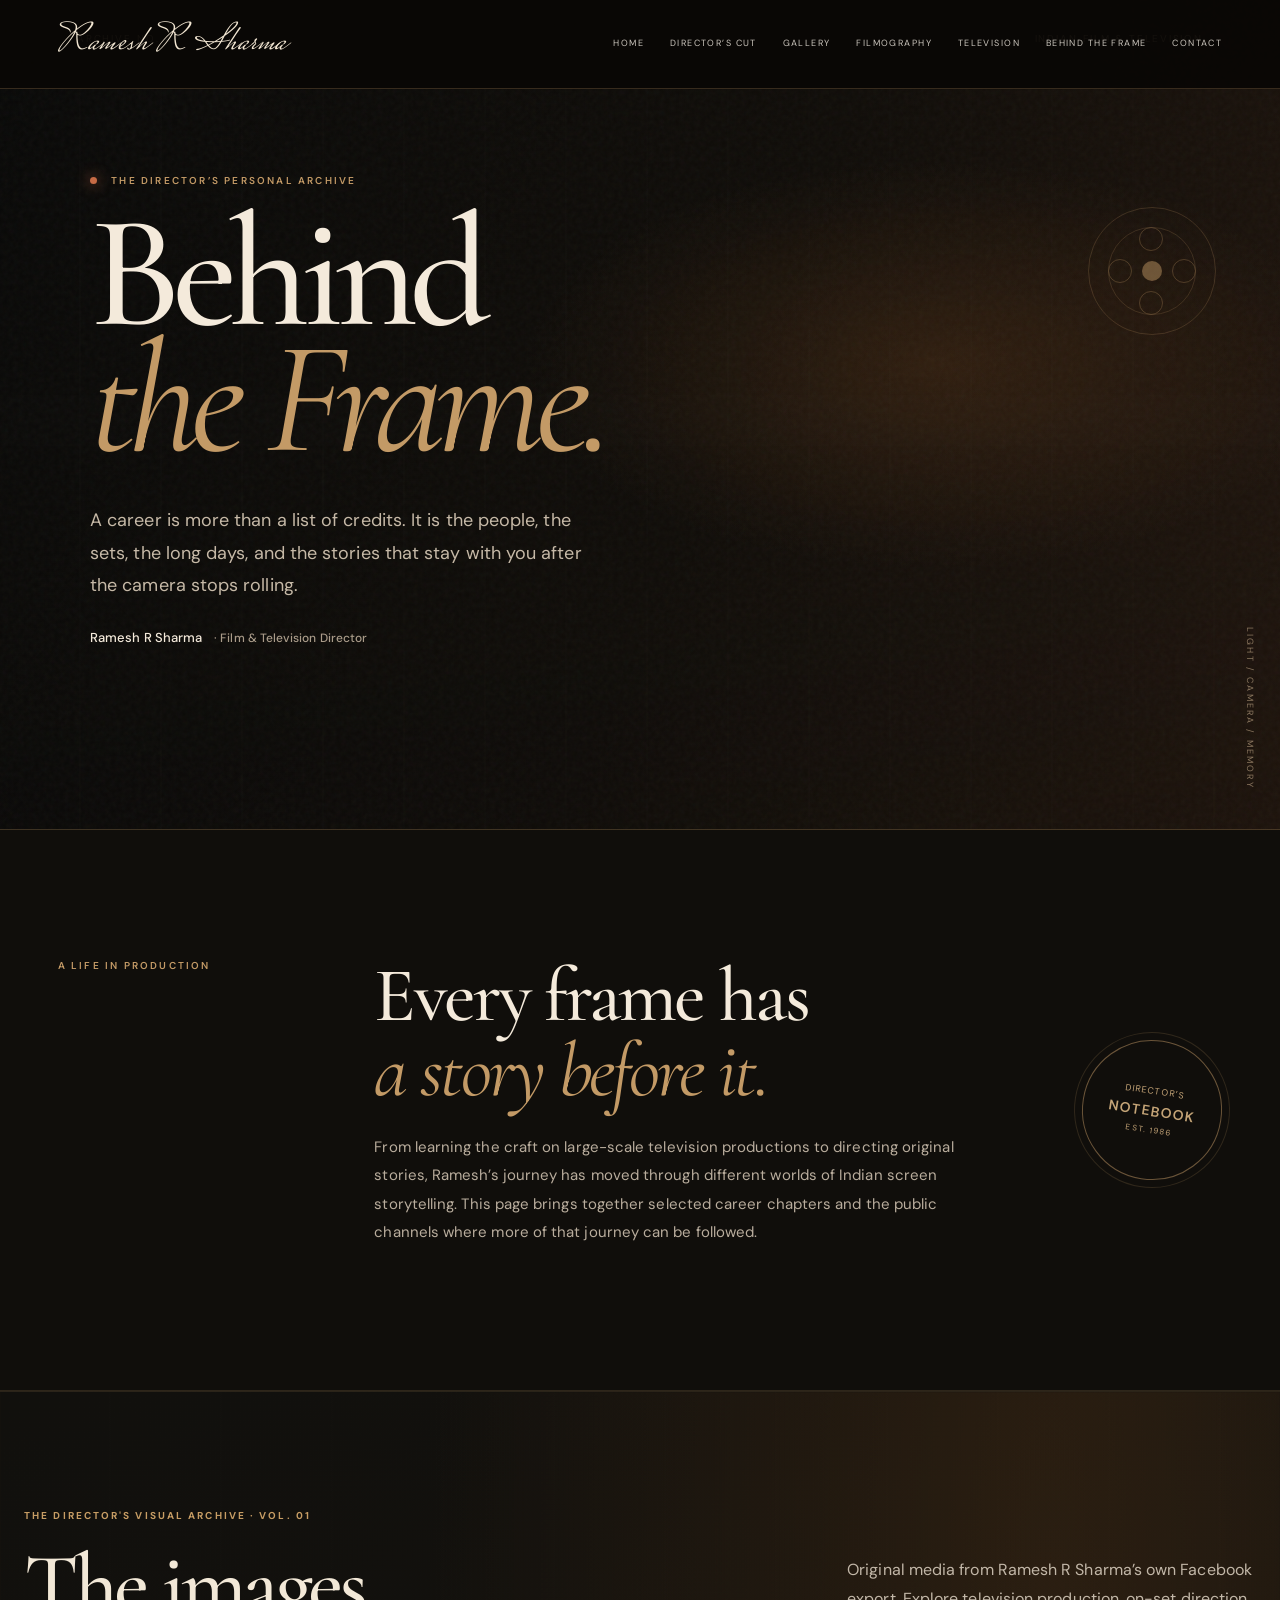
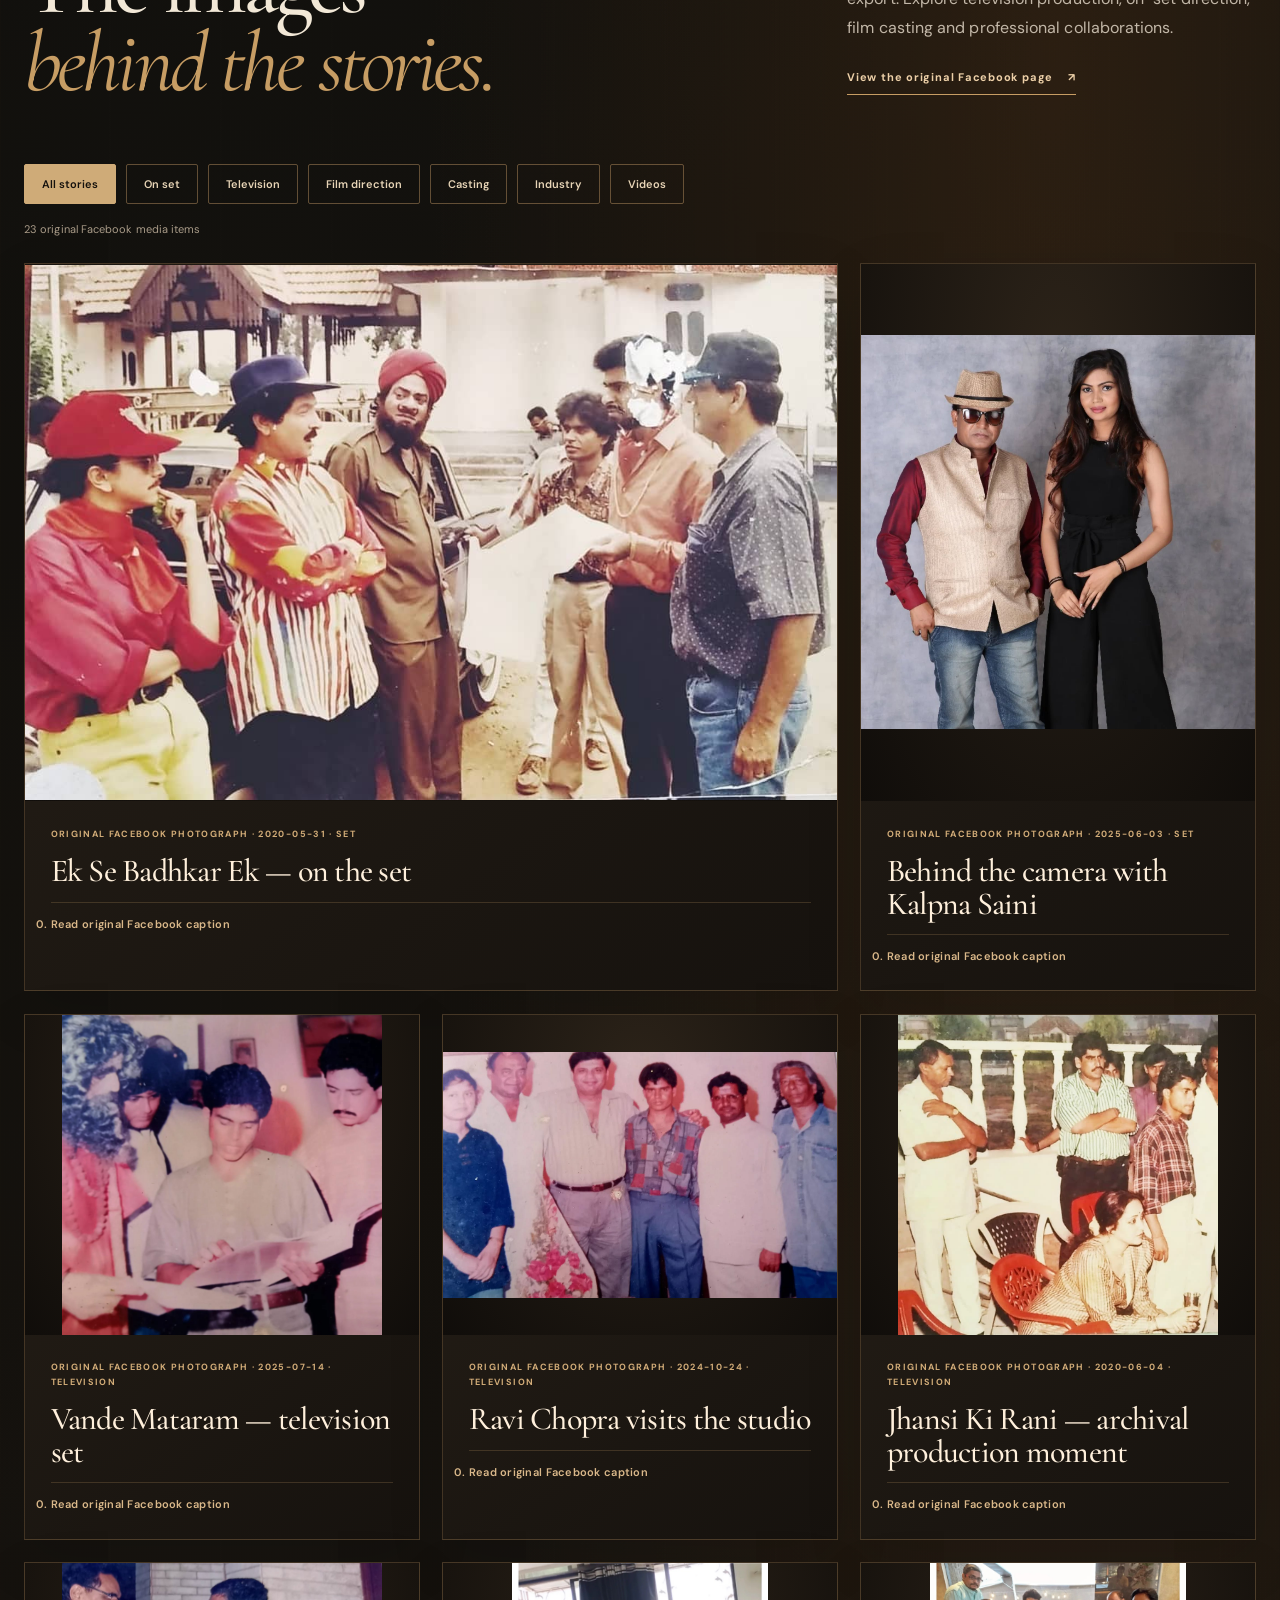
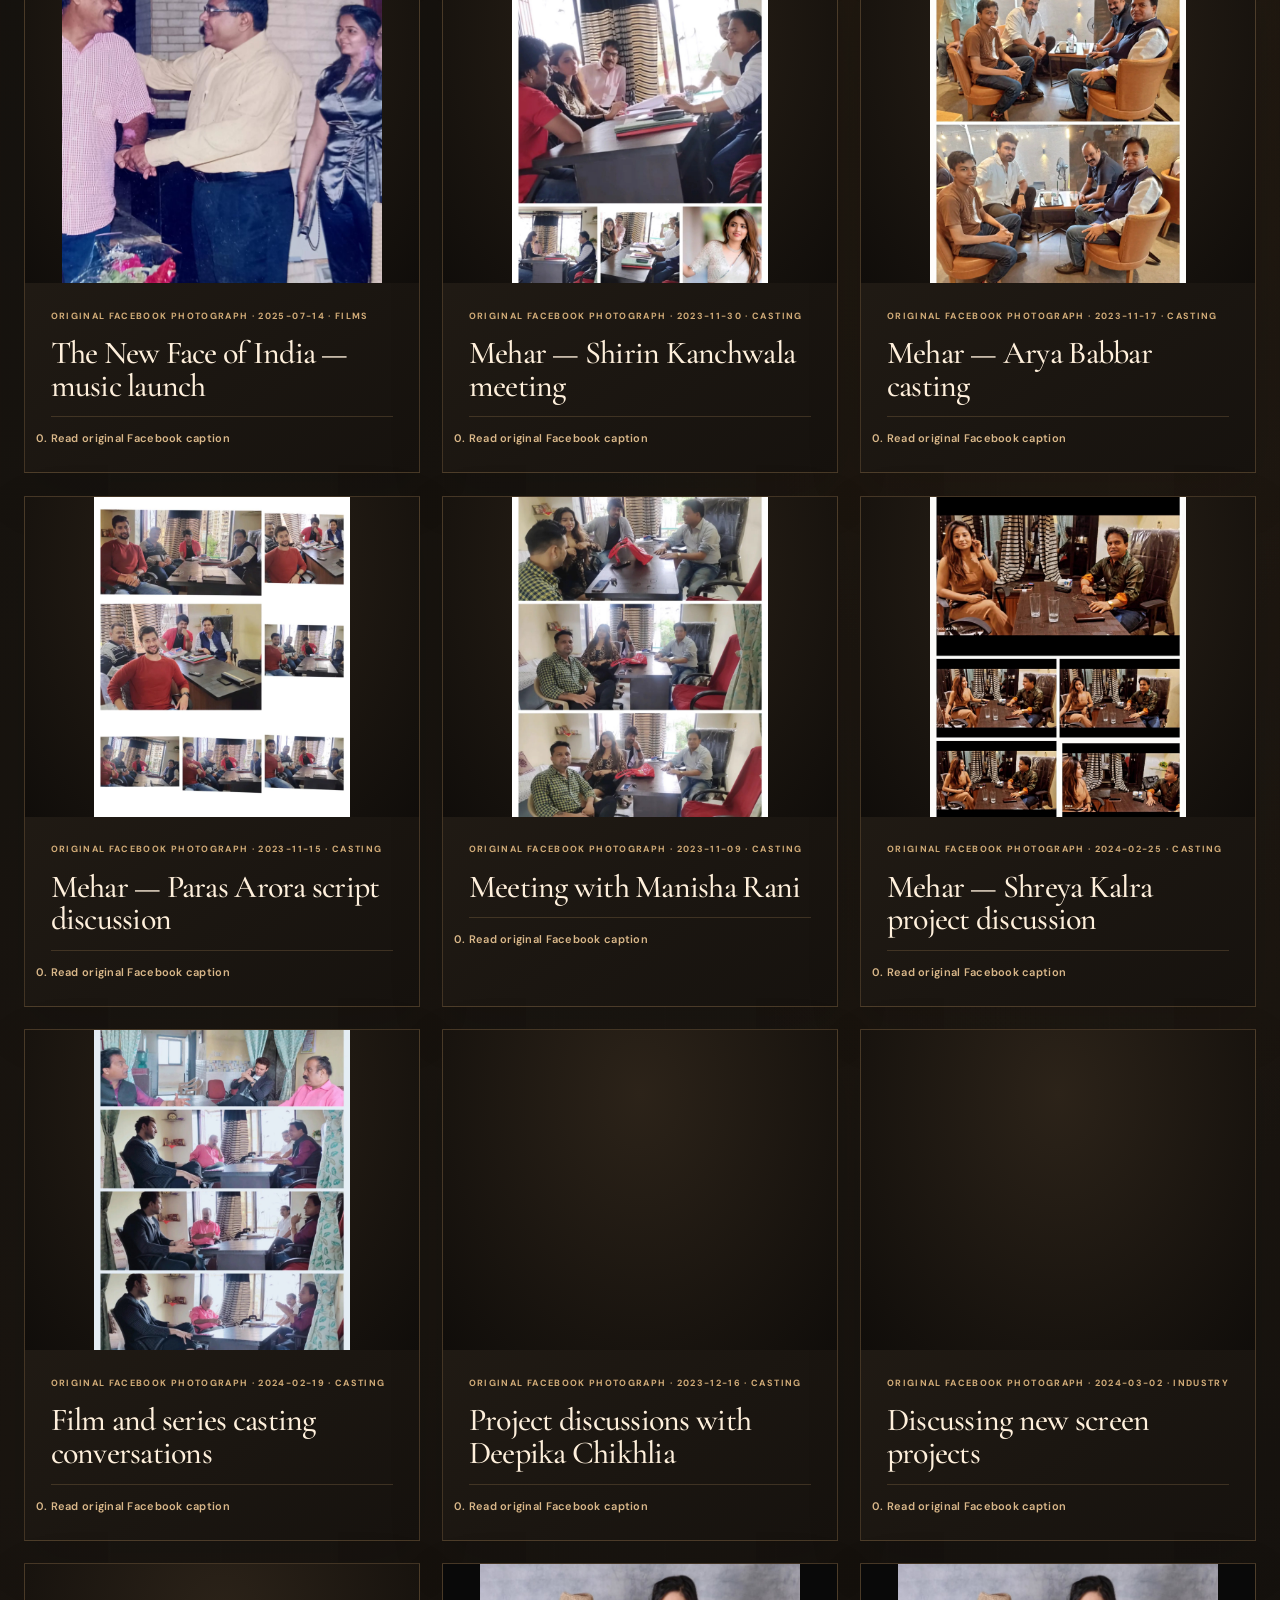
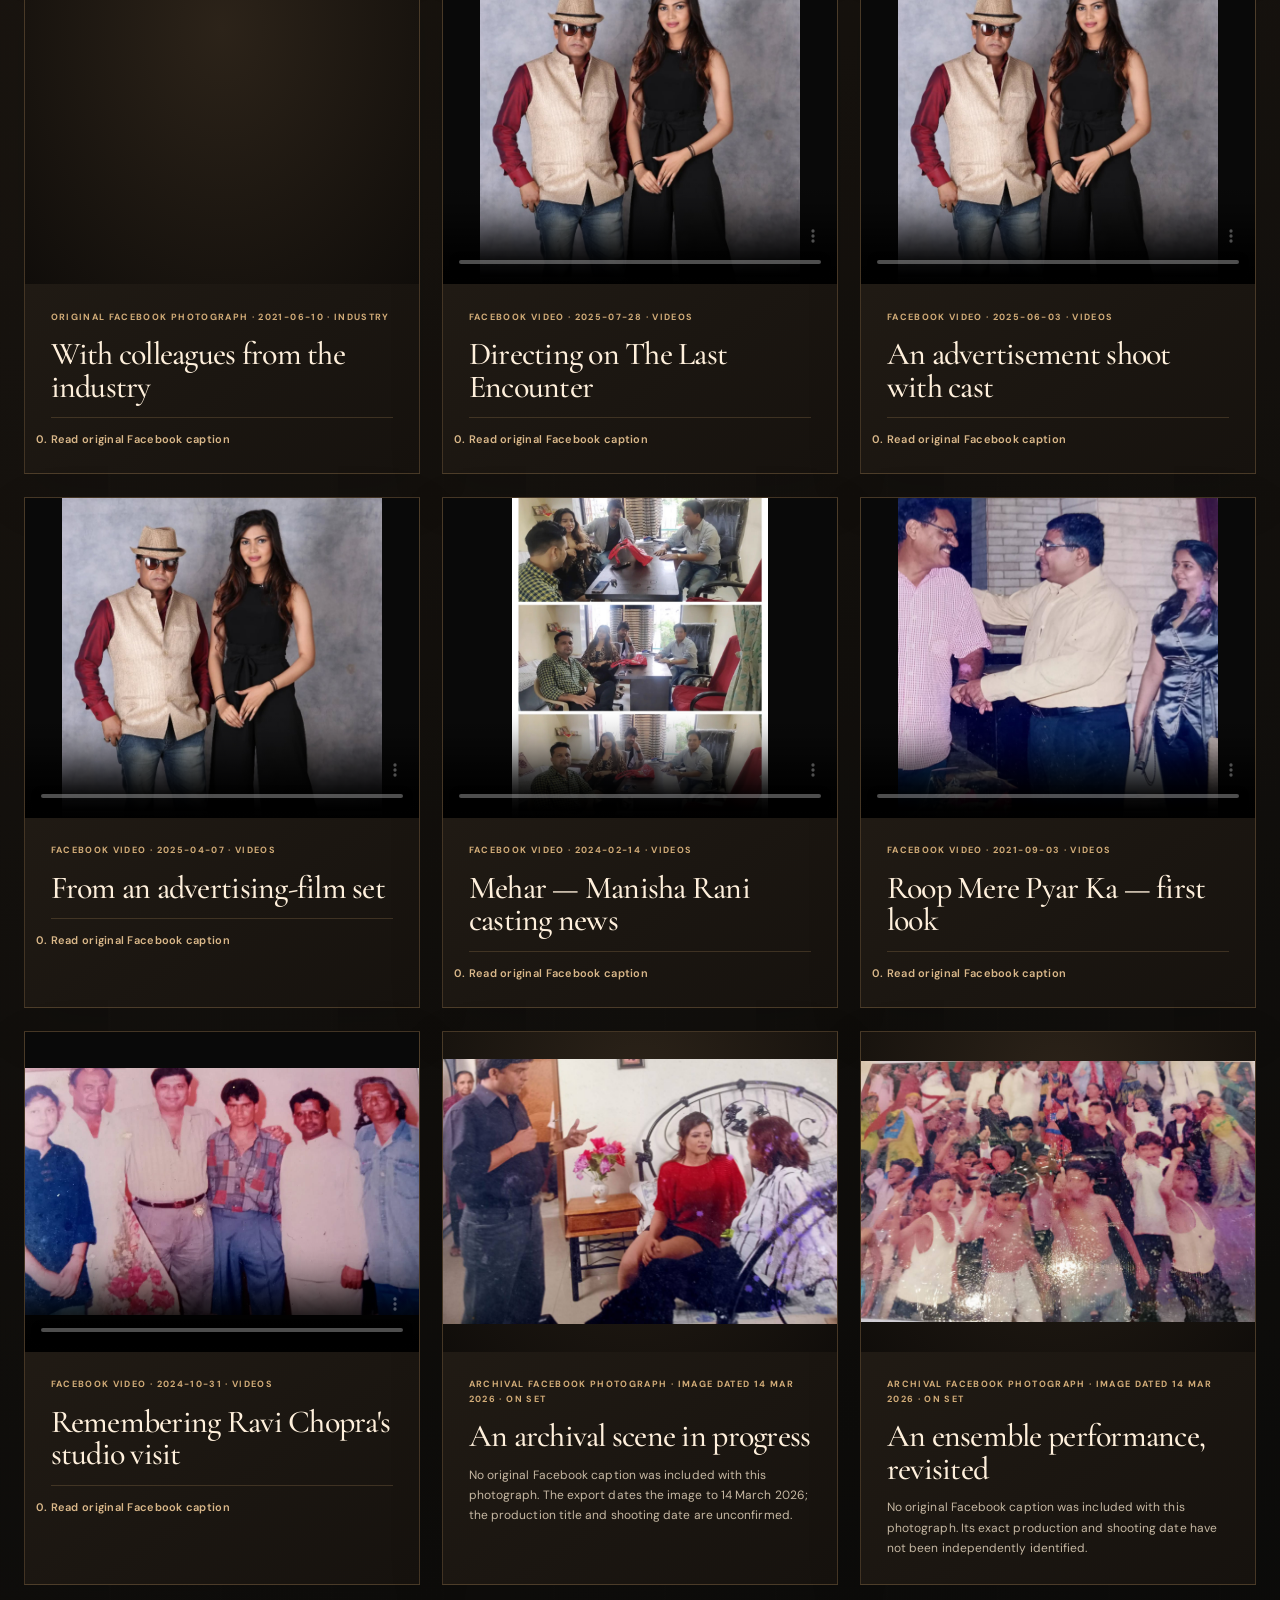
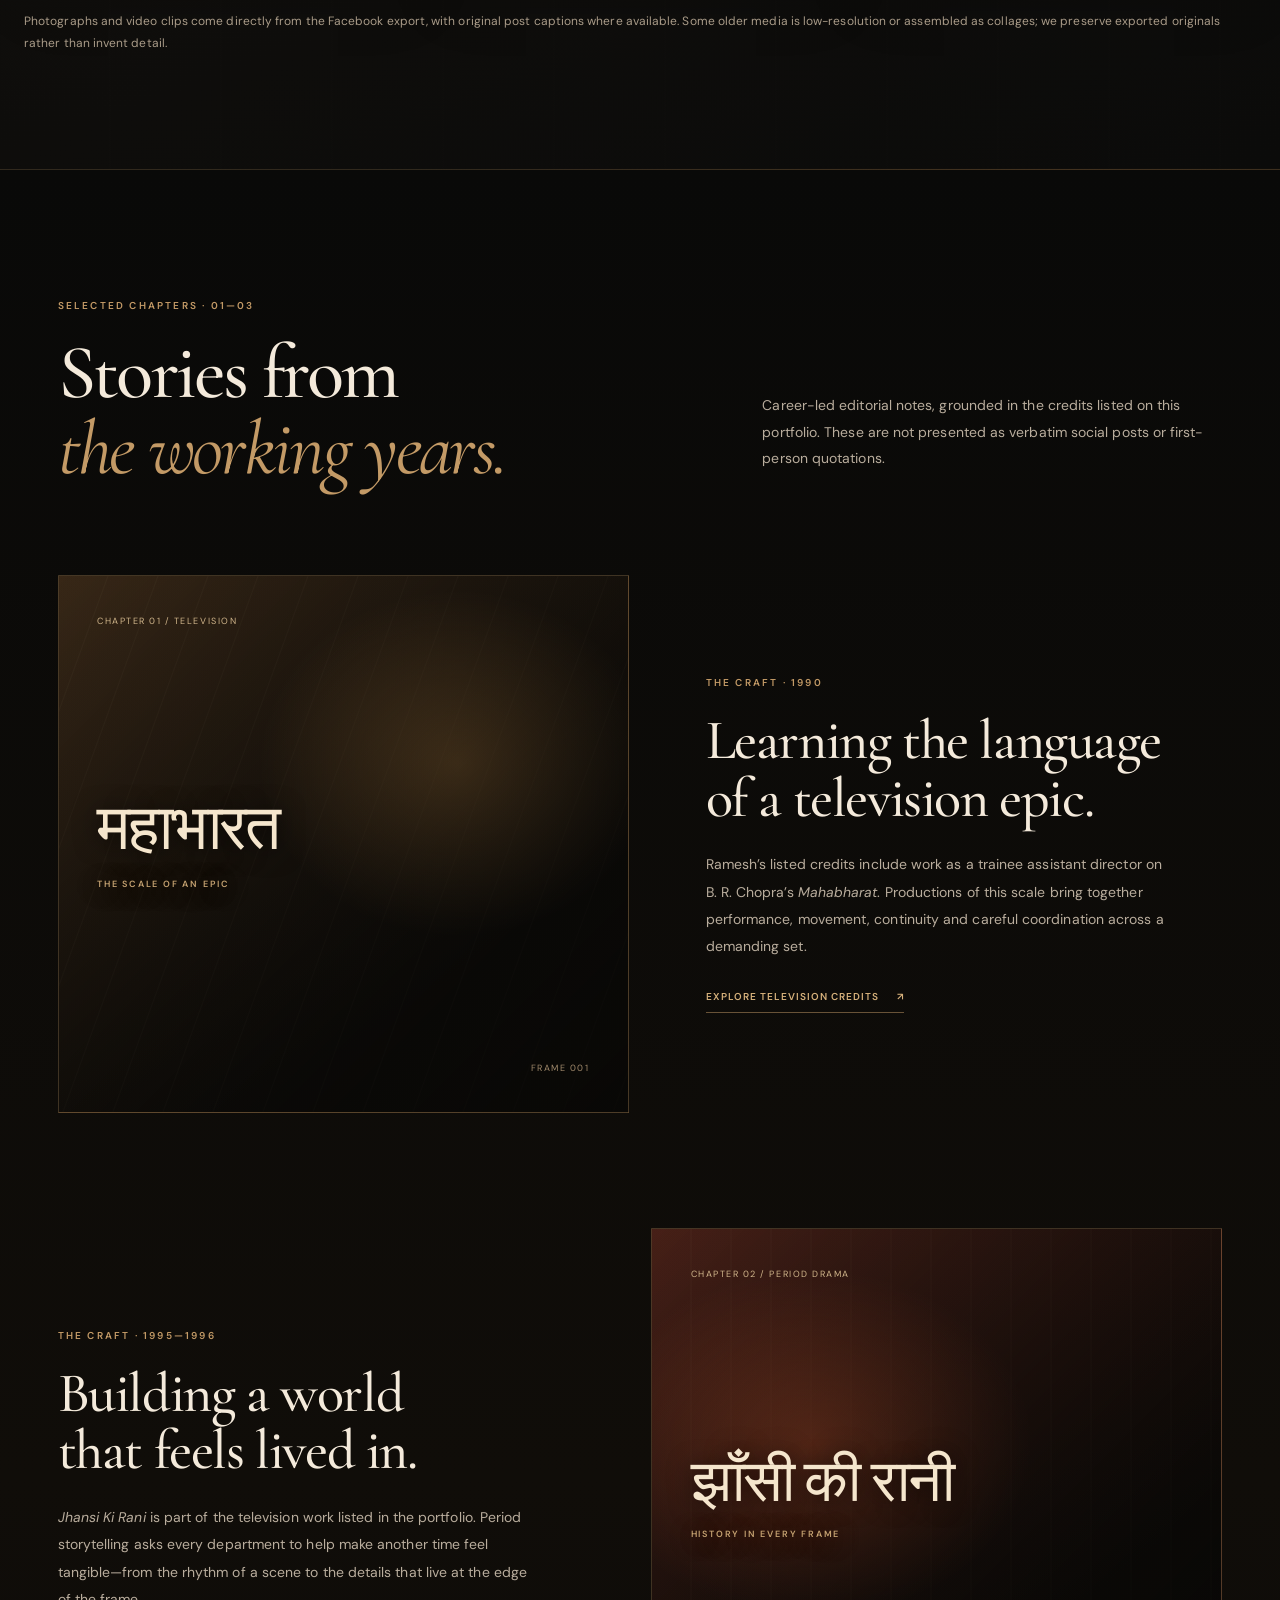
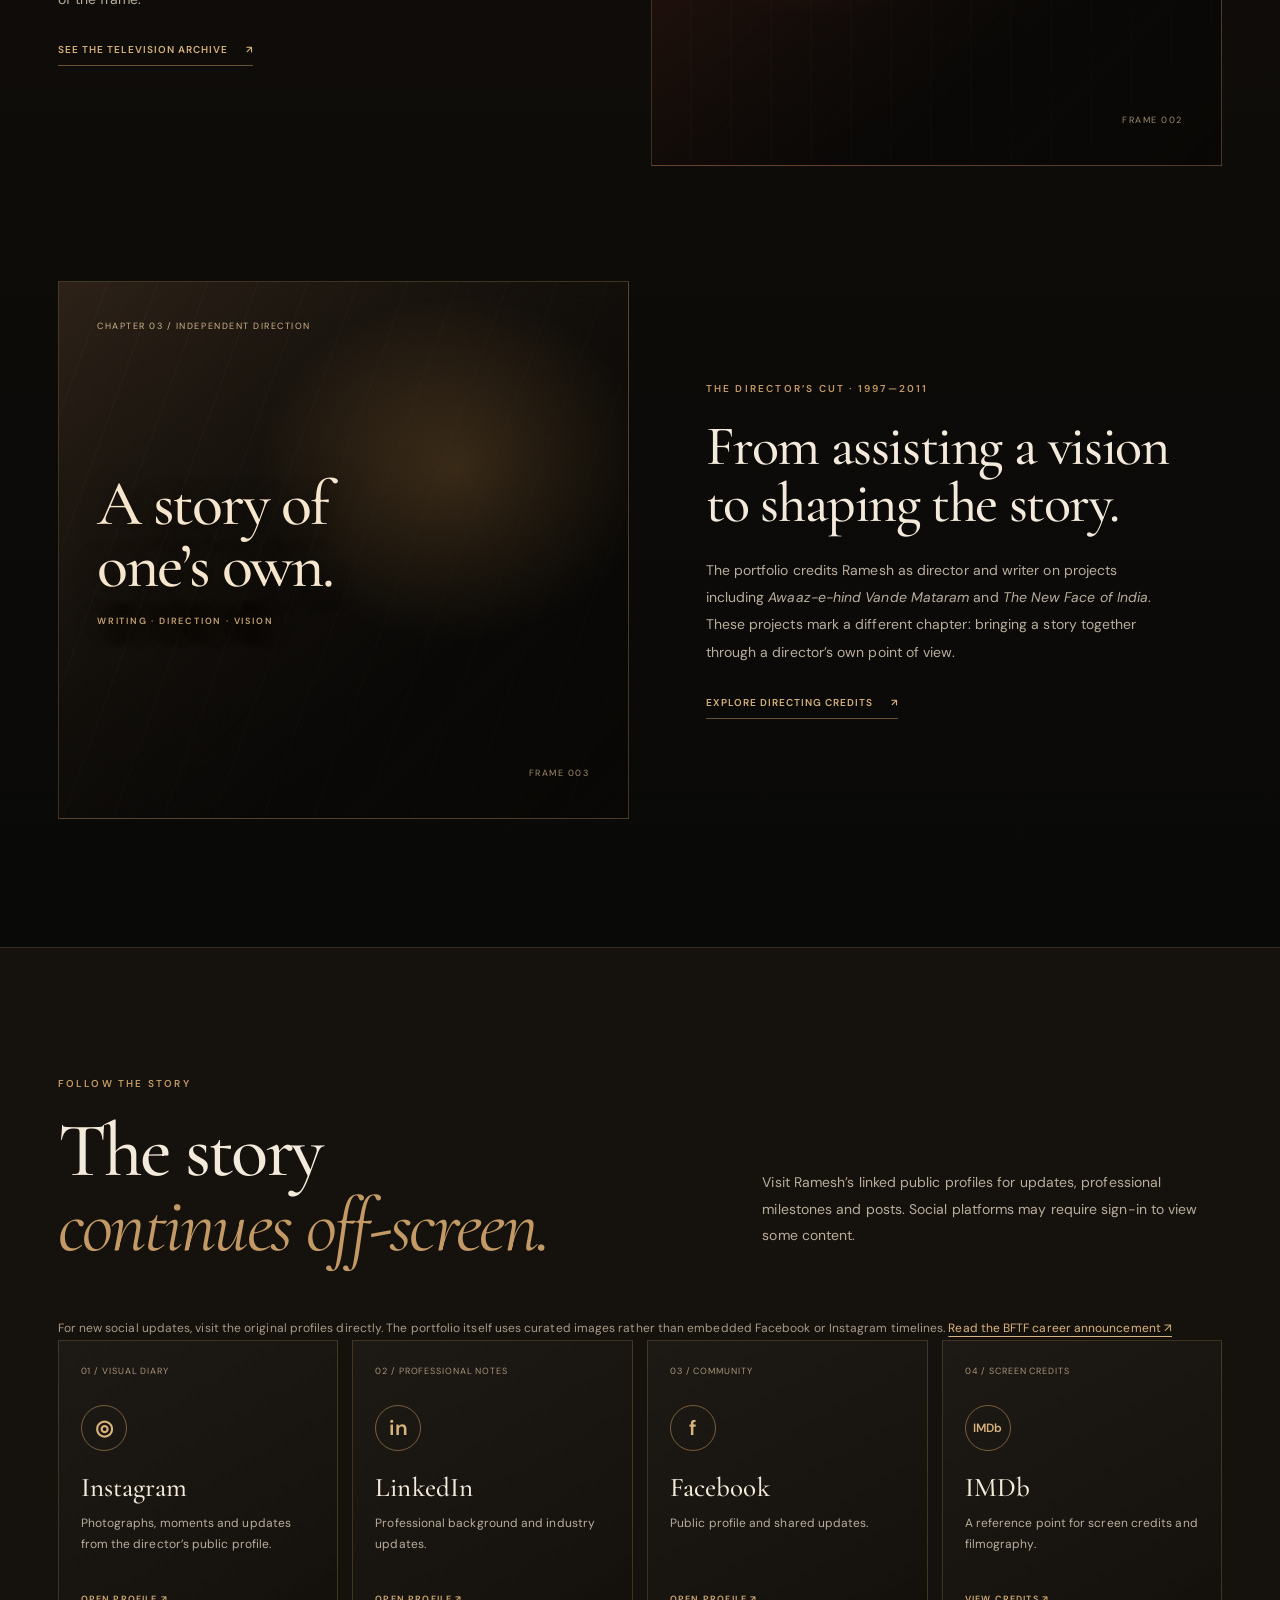
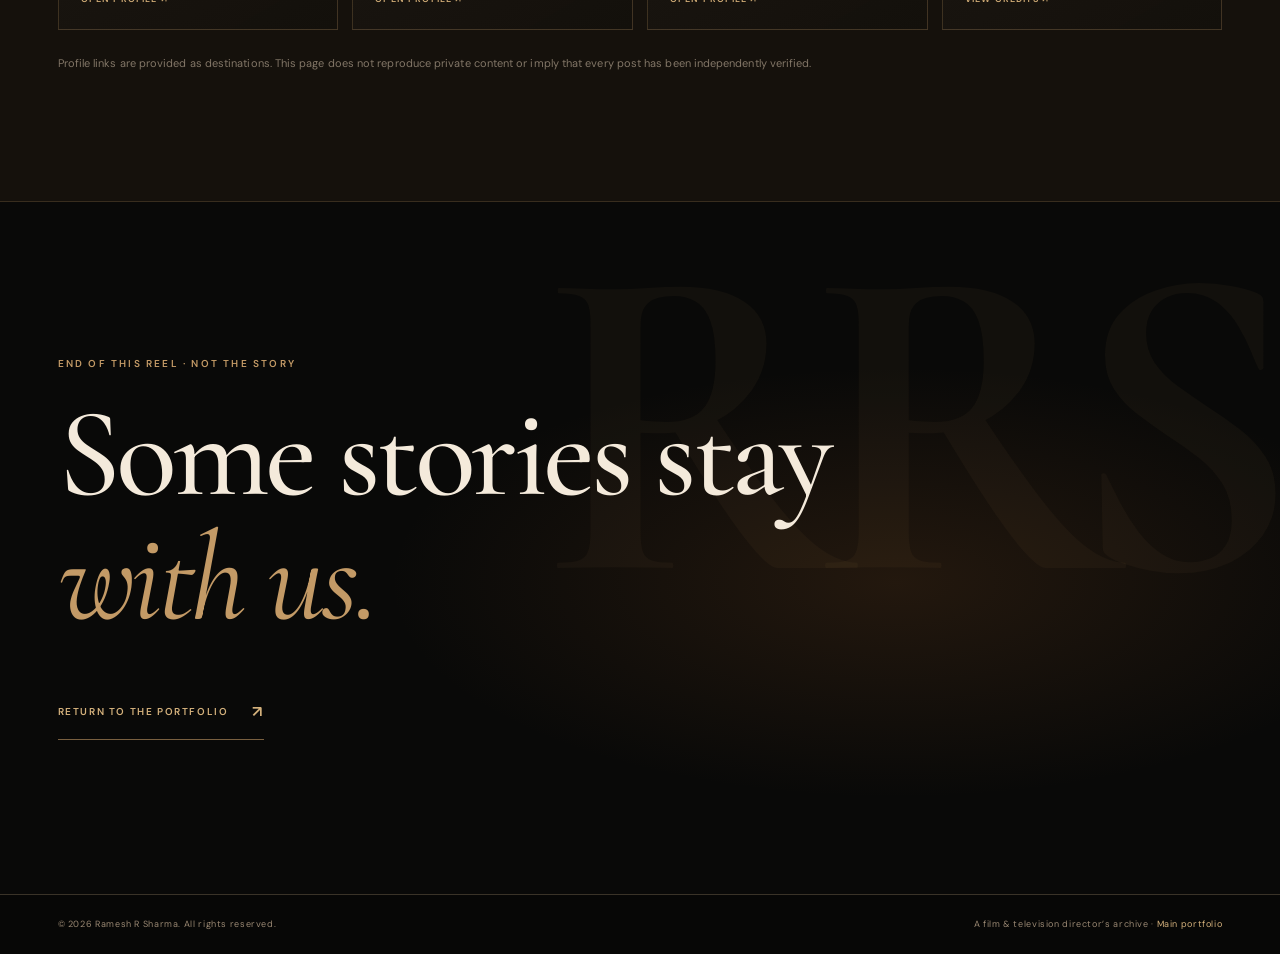
==== commit da05600c: "Add identified production archive photos and enable main-only Vercel deployments" ====
--- a/behind-the-frame.html
+++ b/behind-the-frame.html
@@ -80,7 +80,7 @@
 <button type="button" data-visual-filter="industry" aria-pressed="false" >Industry</button>
 <button type="button" data-visual-filter="videos" aria-pressed="false" >Videos</button>
 </div>
-        <p class="rrs-visual-gallery__status" data-visual-status aria-live="polite">21 original Facebook media items</p>
+        <p class="rrs-visual-gallery__status" data-visual-status aria-live="polite">23 original Facebook media items</p>
         <div class="rrs-visual-gallery__grid rrs-visual-gallery__grid--authentic" data-visual-grid><figure class="rrs-visual-card rrs-visual-card--career rrs-visual-card--ek-se-badhkar-ek " data-visual-category="set">
 <a class="rrs-visual-card__media" href="assets/rrs-career/141469637552957.jpg" target="_blank" rel="noopener noreferrer" aria-label="View full Ek Se Badhkar Ek — on the set photograph"><img src="assets/rrs-career/141469637552957.jpg" alt="Archival behind-the-scenes photograph at the television set of Ek Se Badhkar Ek" loading="lazy" decoding="async"><span class="rrs-visual-card__zoom" aria-hidden="true">VIEW ORIGINAL IMAGE ↗</span></a>
 <figcaption class="rrs-visual-card__caption">
@@ -248,6 +248,13 @@
 <h3>Remembering Ravi Chopra&#39;s studio visit</h3>
 <details class="rrs-visual-card__original"><summary>Read original Facebook caption</summary><p lang="auto">सुप्रसिद्ध विश्वविख्यात सीरियल.. महाभारत, सुपर हिट फिल्म .. बागबान, बहुत सी सुपर हिट सीरियल और फिल्म के प्रोड्यूसर _डायरेक्टर, हिंदी फिल्म इंडस्ट्री के बेताज बादशाह ..हमारे बॉस , फिल्म इंडस्ट्री में हमारे गुरू स्वर्गीव श्री रवि चोपड़ा जी एसेल स्टूडियो मुंबई में हमारे शूटिंग सेट पर मुख्य अतिथि के रूप में सीरियल का उद्घाटन करने पहुंचे..... स्वर्गीव श्री रवि चोपड़ा जी मुहुर्त शॉट का क्लैप देते हुए..... साथ में एक्ट्रेस श्रृष्टि कर्णिक, एक्ट्रेस आशा सिंह, प्रोड्यूसर स्वर्गीय श्री बाबूलाल Bodul जी, कैमरामैन DOP स्वर्गीय श्री अशोक राव (मंसूर भाई).... स्वर्गीव श्री रवि चोपड़ा जी की याद में....</p></details>
 </figcaption>
+</figure><figure class="rrs-visual-card rrs-visual-card--career rrs-visual-card--archival-scene" data-visual-category="set">
+<a class="rrs-visual-card__media" href="assets/rrs-career/1405082591658711.jpg" target="_blank" rel="noopener noreferrer" aria-label="View original photograph: An archival scene in progress"><img src="assets/rrs-career/1405082591658711.jpg" alt="Indoor staged dramatic scene with two seated performers and a standing person gesturing" loading="lazy" decoding="async"><span class="rrs-visual-card__zoom" aria-hidden="true">VIEW ORIGINAL IMAGE ↗</span></a>
+<figcaption class="rrs-visual-card__caption"><span class="rrs-visual-card__eyebrow">ARCHIVAL FACEBOOK PHOTOGRAPH · IMAGE DATED 14 MAR 2026 · ON SET</span><h3>An archival scene in progress</h3><p class="rrs-visual-card__source-note">No original Facebook caption was included with this photograph. The export dates the image to 14 March 2026; the production title and shooting date are unconfirmed.</p></figcaption>
+</figure>
+<figure class="rrs-visual-card rrs-visual-card--career rrs-visual-card--archival-ensemble" data-visual-category="set">
+<a class="rrs-visual-card__media" href="assets/rrs-career/1405088608324776.jpg" target="_blank" rel="noopener noreferrer" aria-label="View original photograph: An ensemble performance, revisited"><img src="assets/rrs-career/1405088608324776.jpg" alt="Archival group performance photograph with a large cast in a stage-like setting" loading="lazy" decoding="async"><span class="rrs-visual-card__zoom" aria-hidden="true">VIEW ORIGINAL IMAGE ↗</span></a>
+<figcaption class="rrs-visual-card__caption"><span class="rrs-visual-card__eyebrow">ARCHIVAL FACEBOOK PHOTOGRAPH · IMAGE DATED 14 MAR 2026 · ON SET</span><h3>An ensemble performance, revisited</h3><p class="rrs-visual-card__source-note">No original Facebook caption was included with this photograph. Its exact production and shooting date have not been independently identified.</p></figcaption>
 </figure></div>
         <p class="rrs-visual-gallery__note">Photographs and video clips come directly from the Facebook export, with original post captions where available. Some older media is low-resolution or assembled as collages; we preserve exported originals rather than invent detail.</p>
       </div>
--- a/visual-archive.css
+++ b/visual-archive.css
@@ -130,3 +130,6 @@
  .rrs-visual-gallery__grid--authentic .rrs-visual-card:nth-child(2) .rrs-visual-card__media,
  .rrs-visual-gallery--archive .rrs-visual-gallery__grid--authentic .rrs-visual-card__media {height:clamp(280px,95vw,500px)}
 }
+
+/* For archive photographs without original post captions. */
+.rrs-visual-card__source-note {margin-top:12px!important;color:#c6b8a3!important;font-size:12px!important;line-height:1.7!important;}
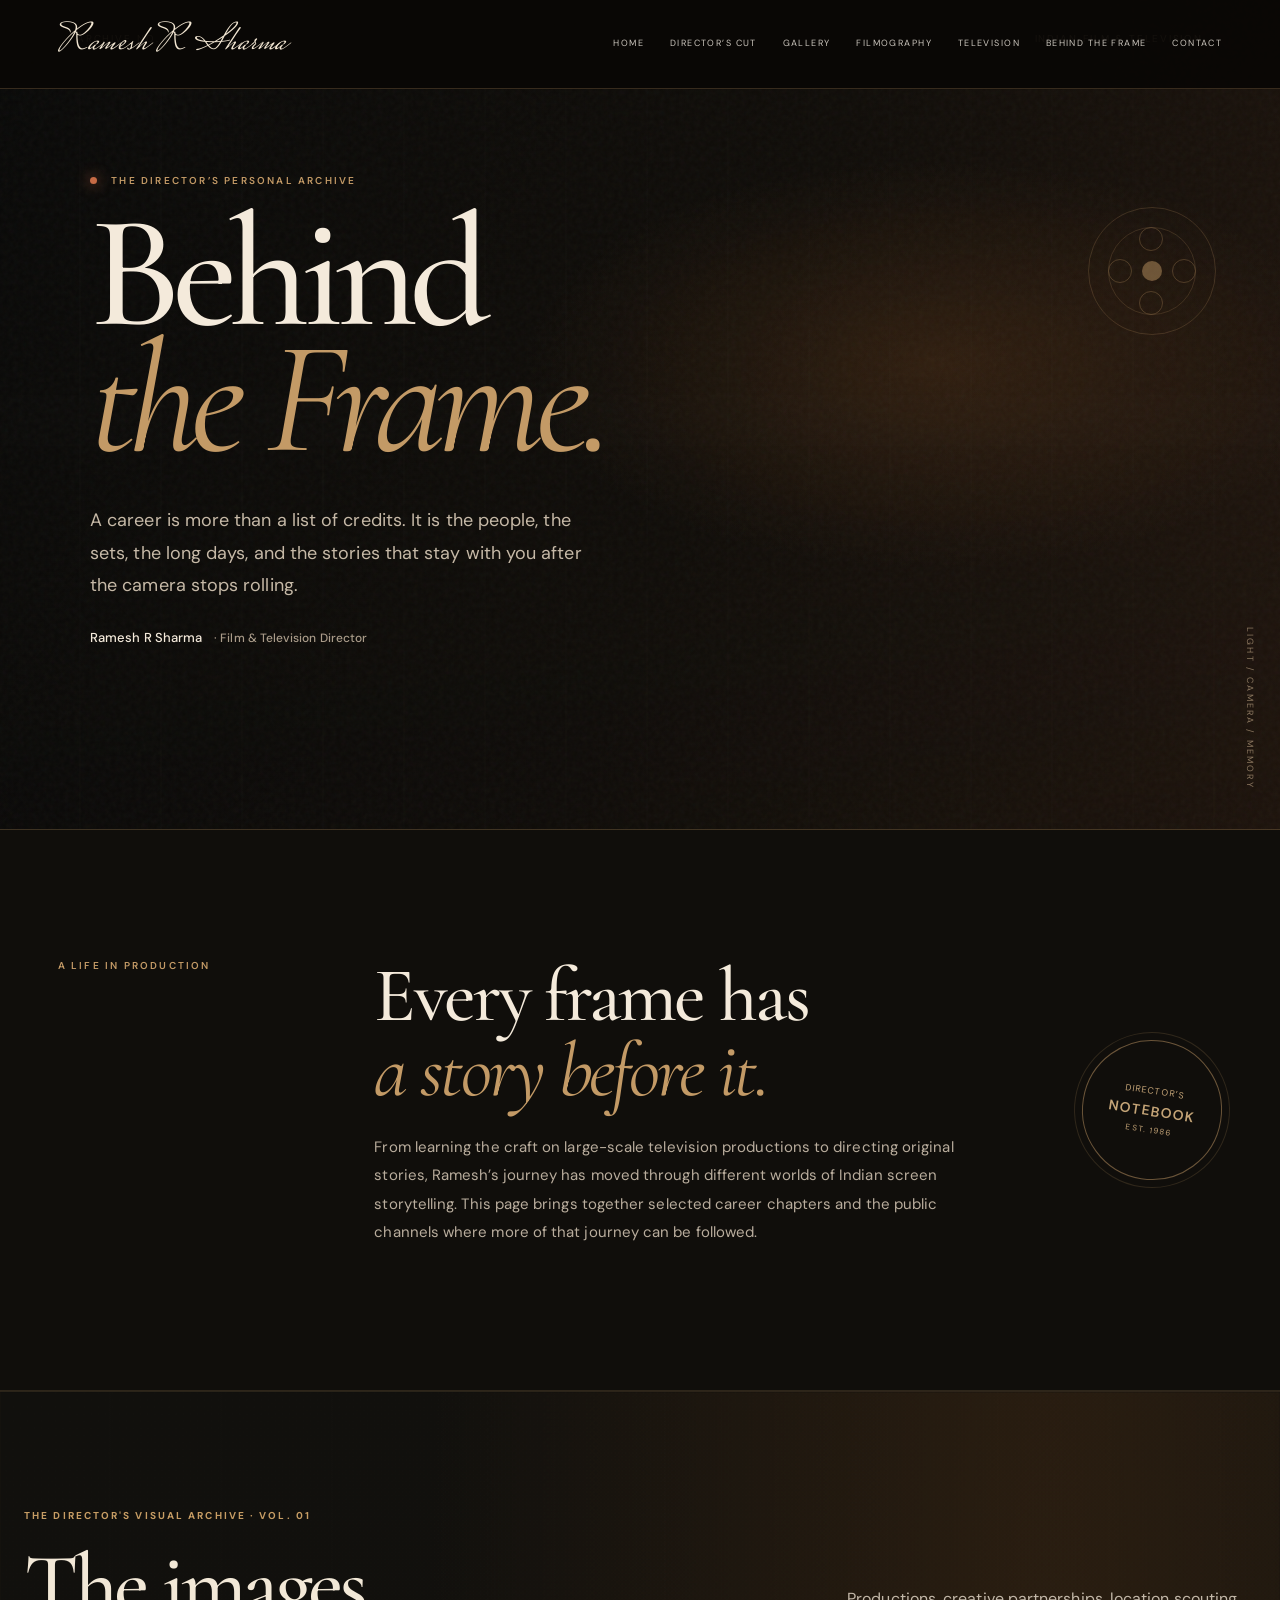
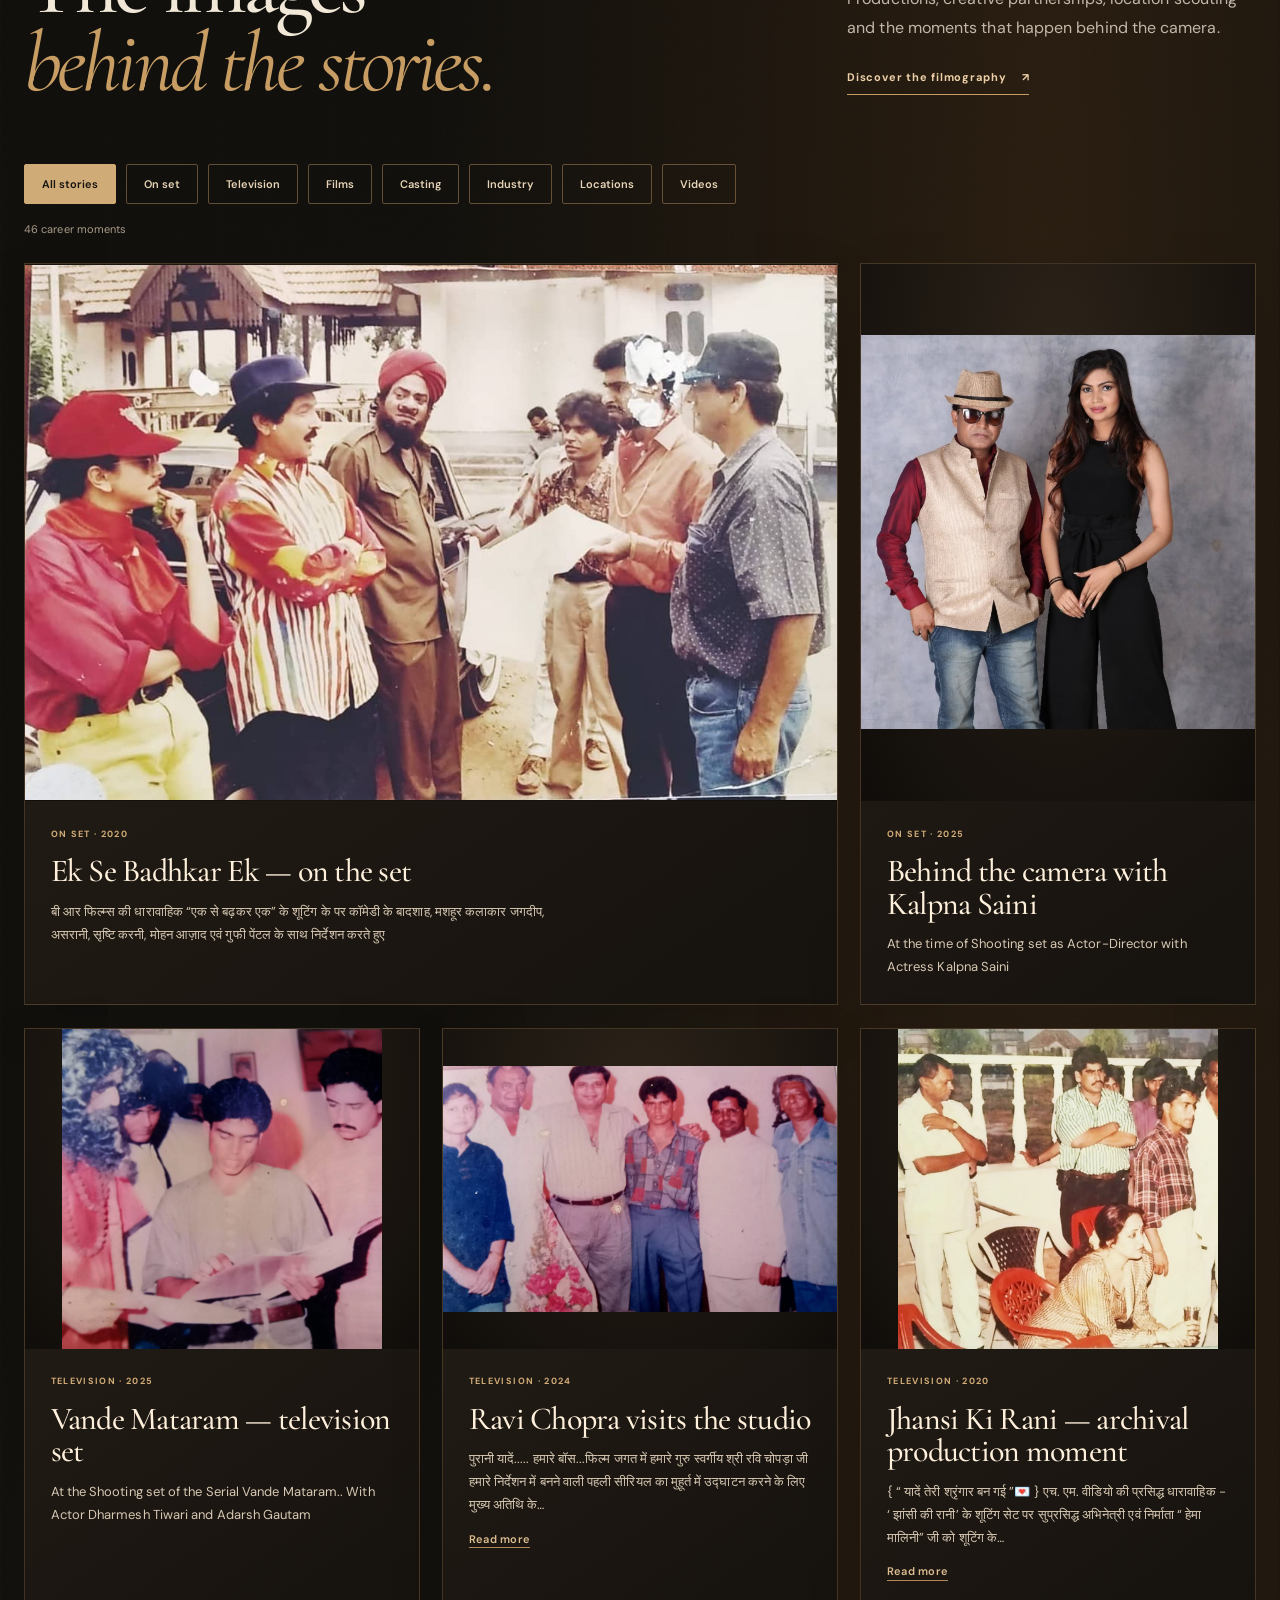
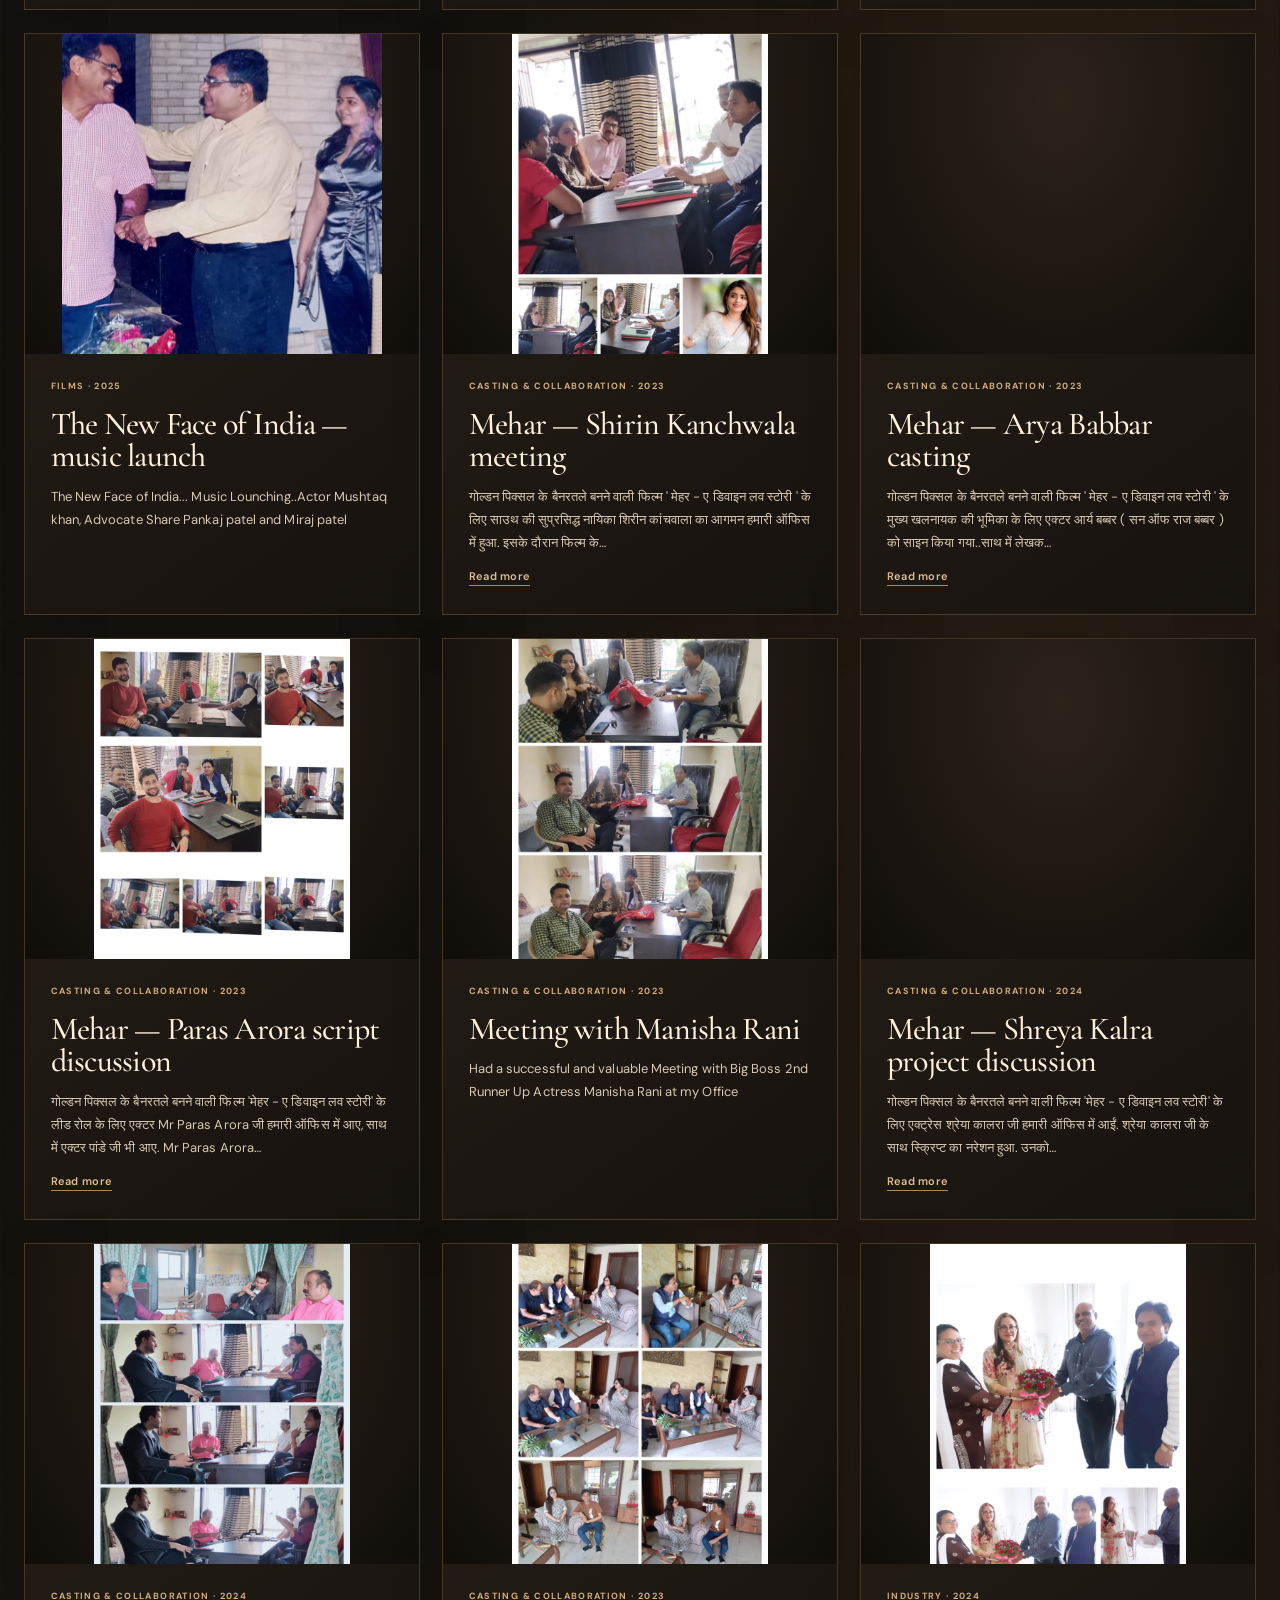
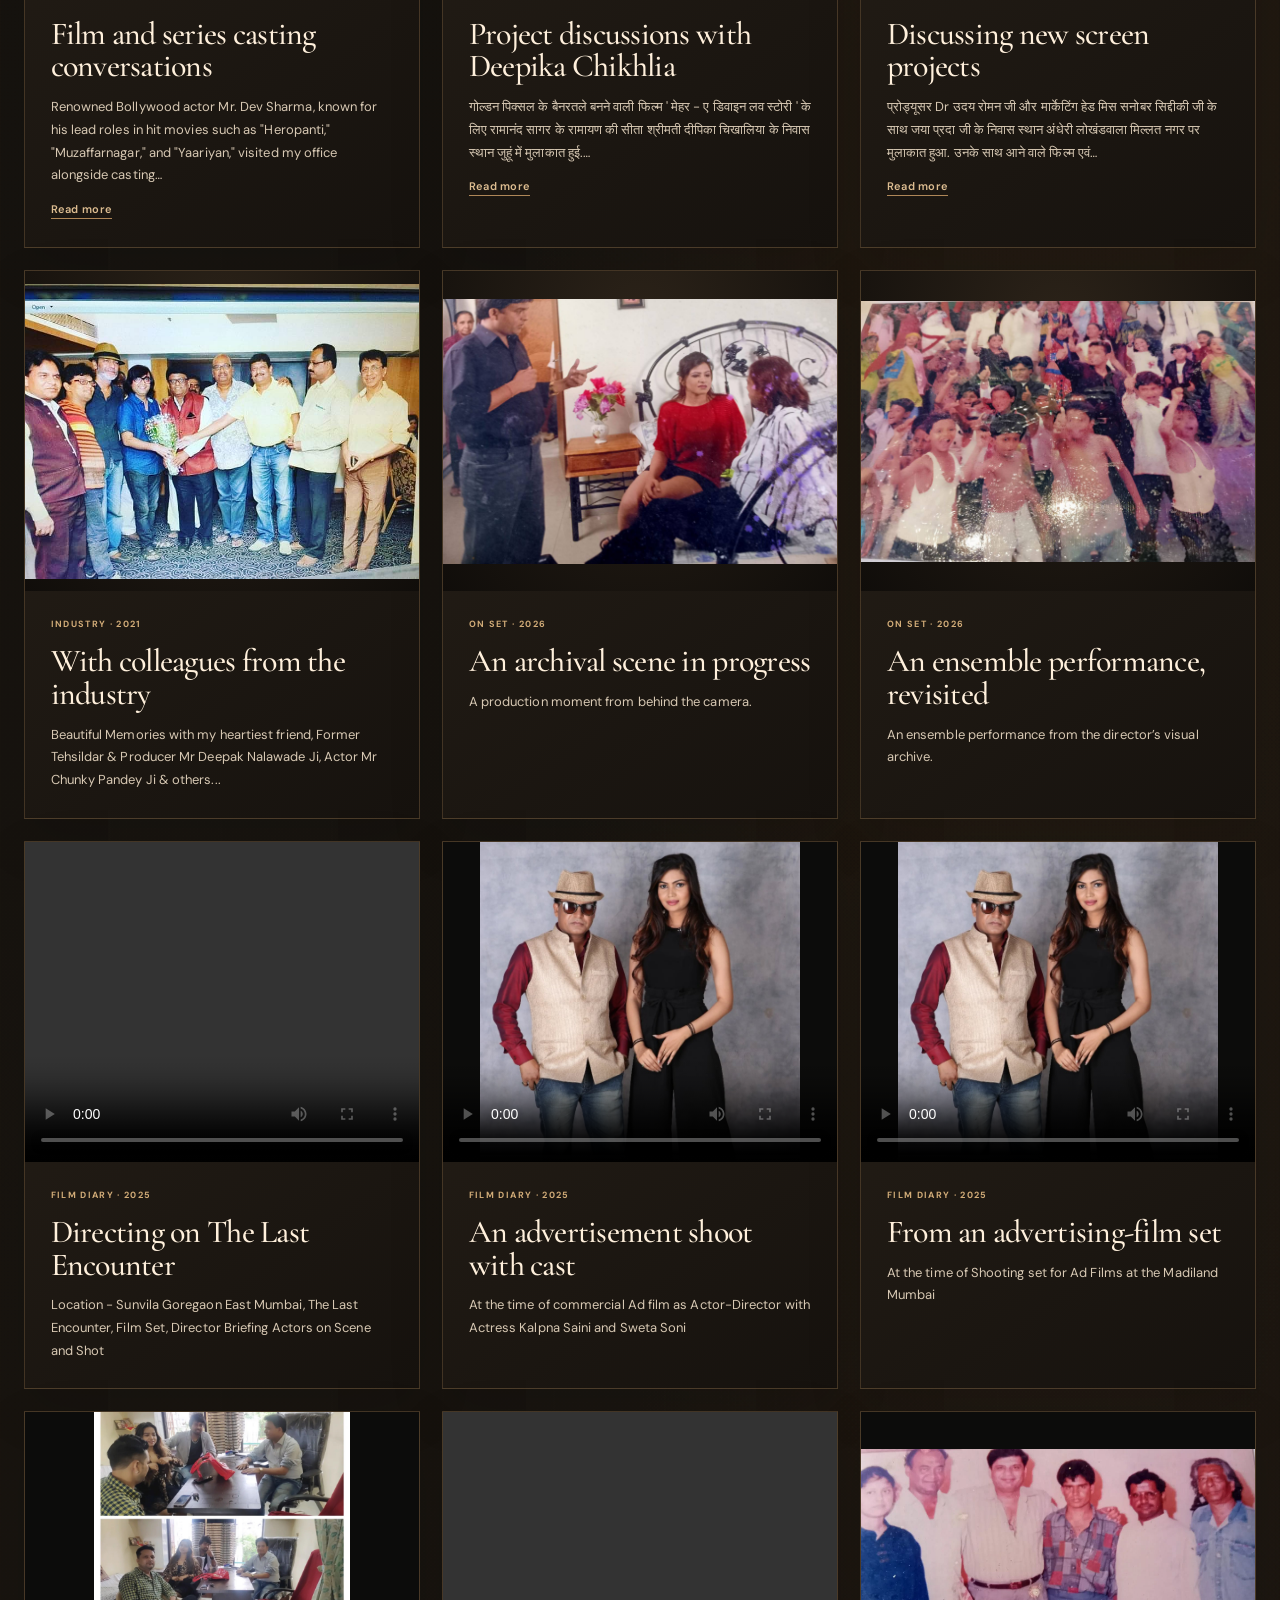
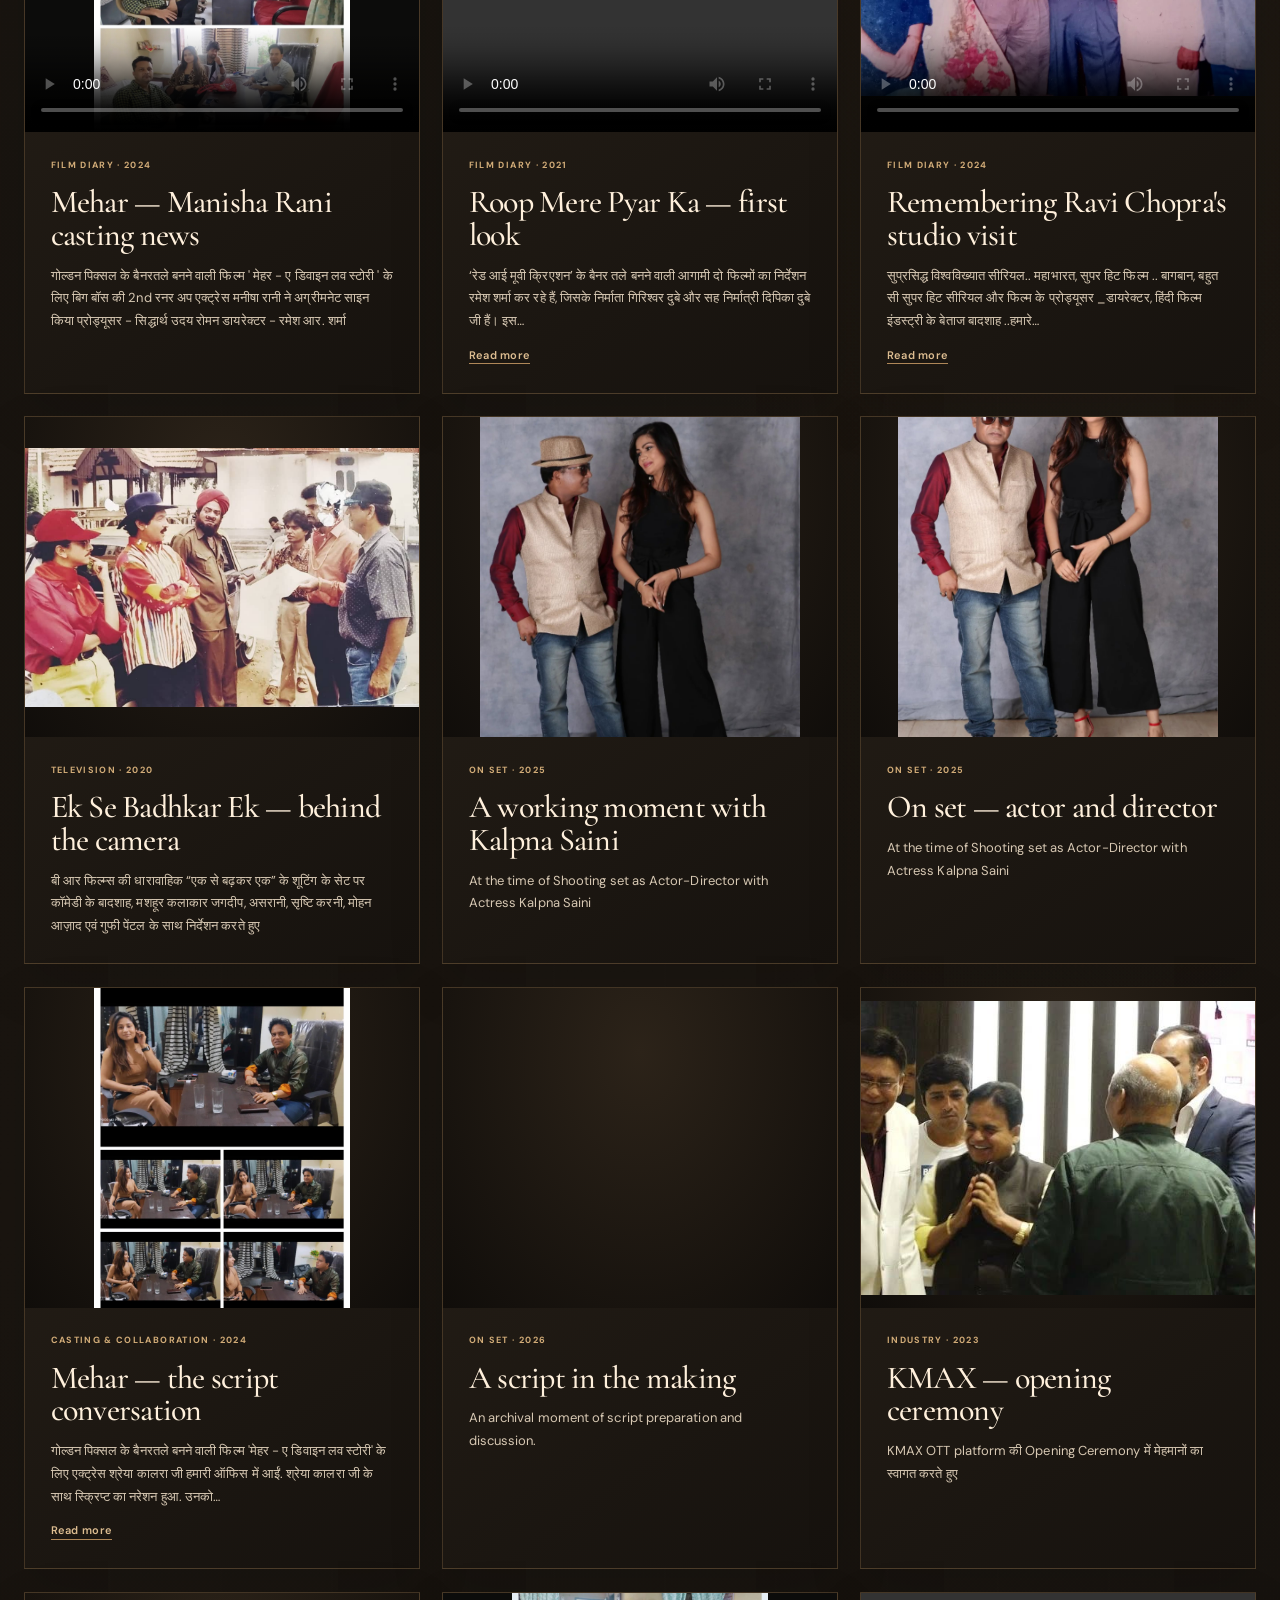
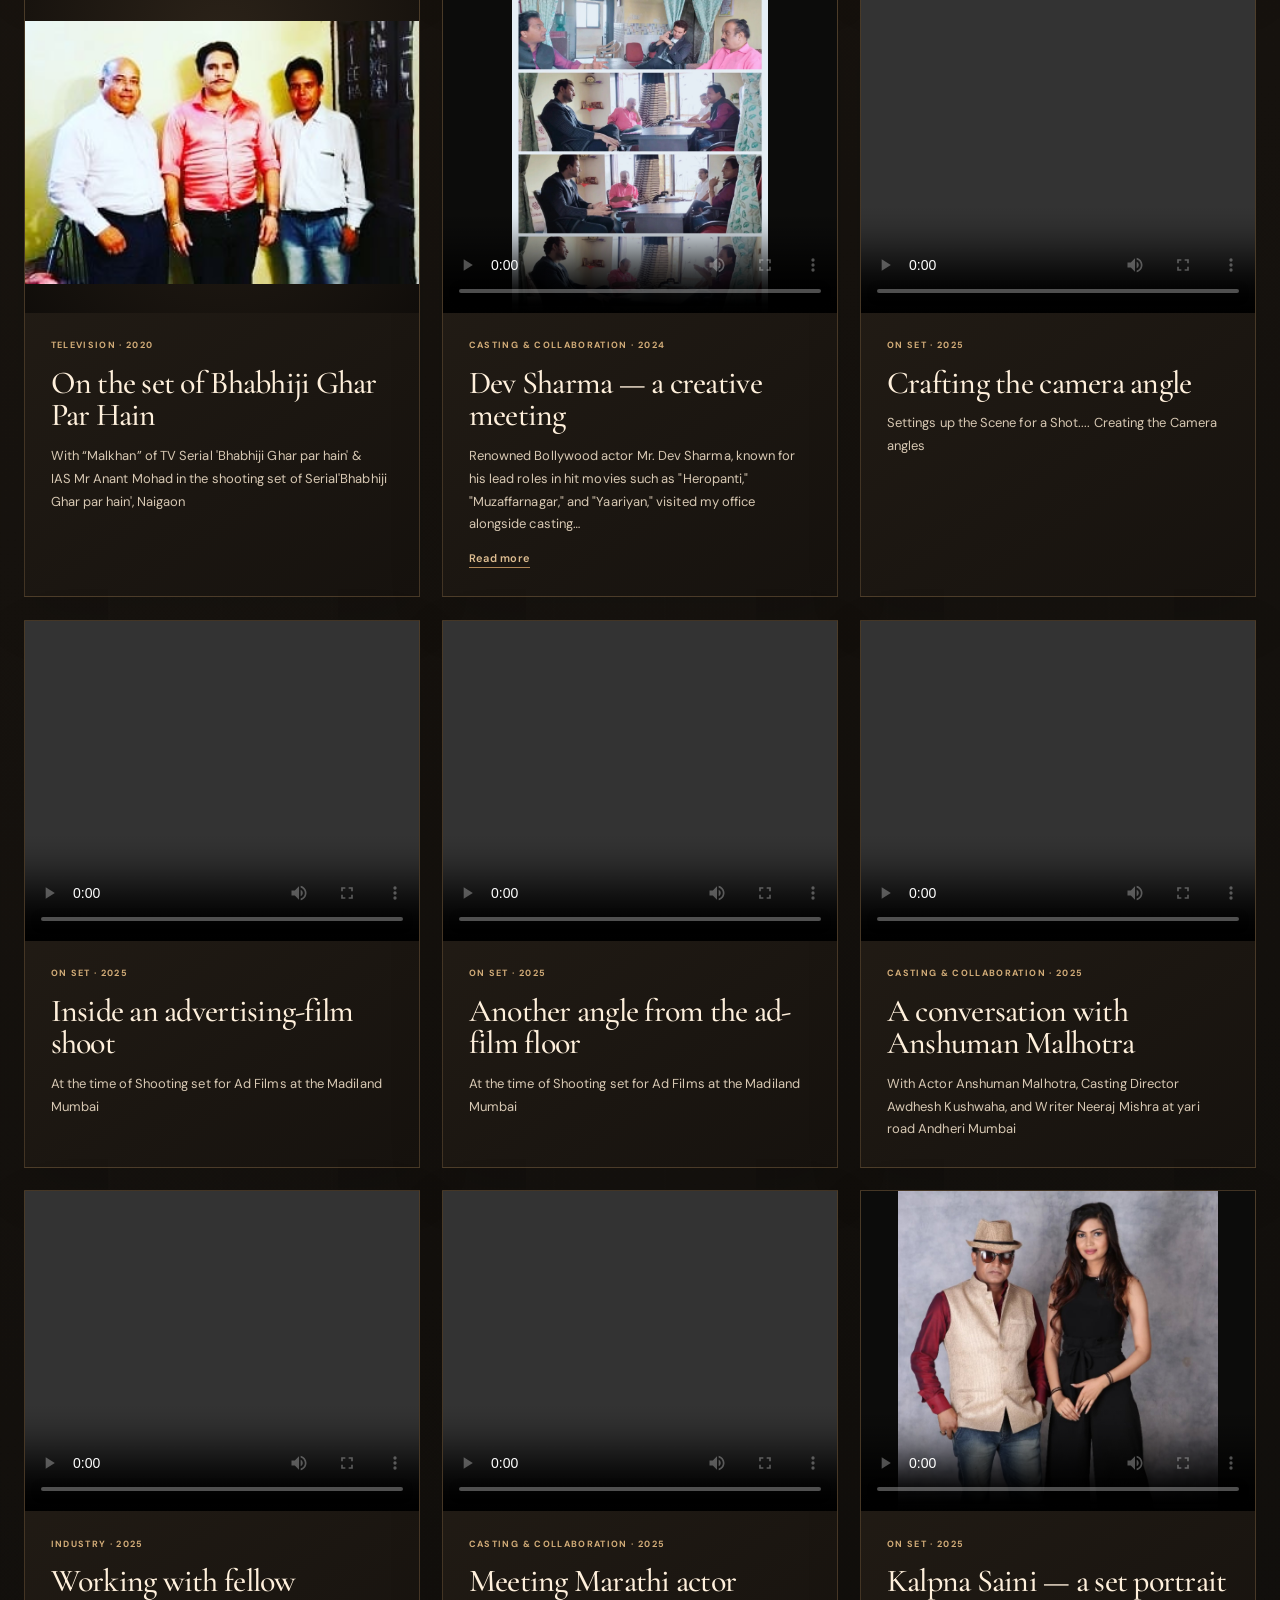
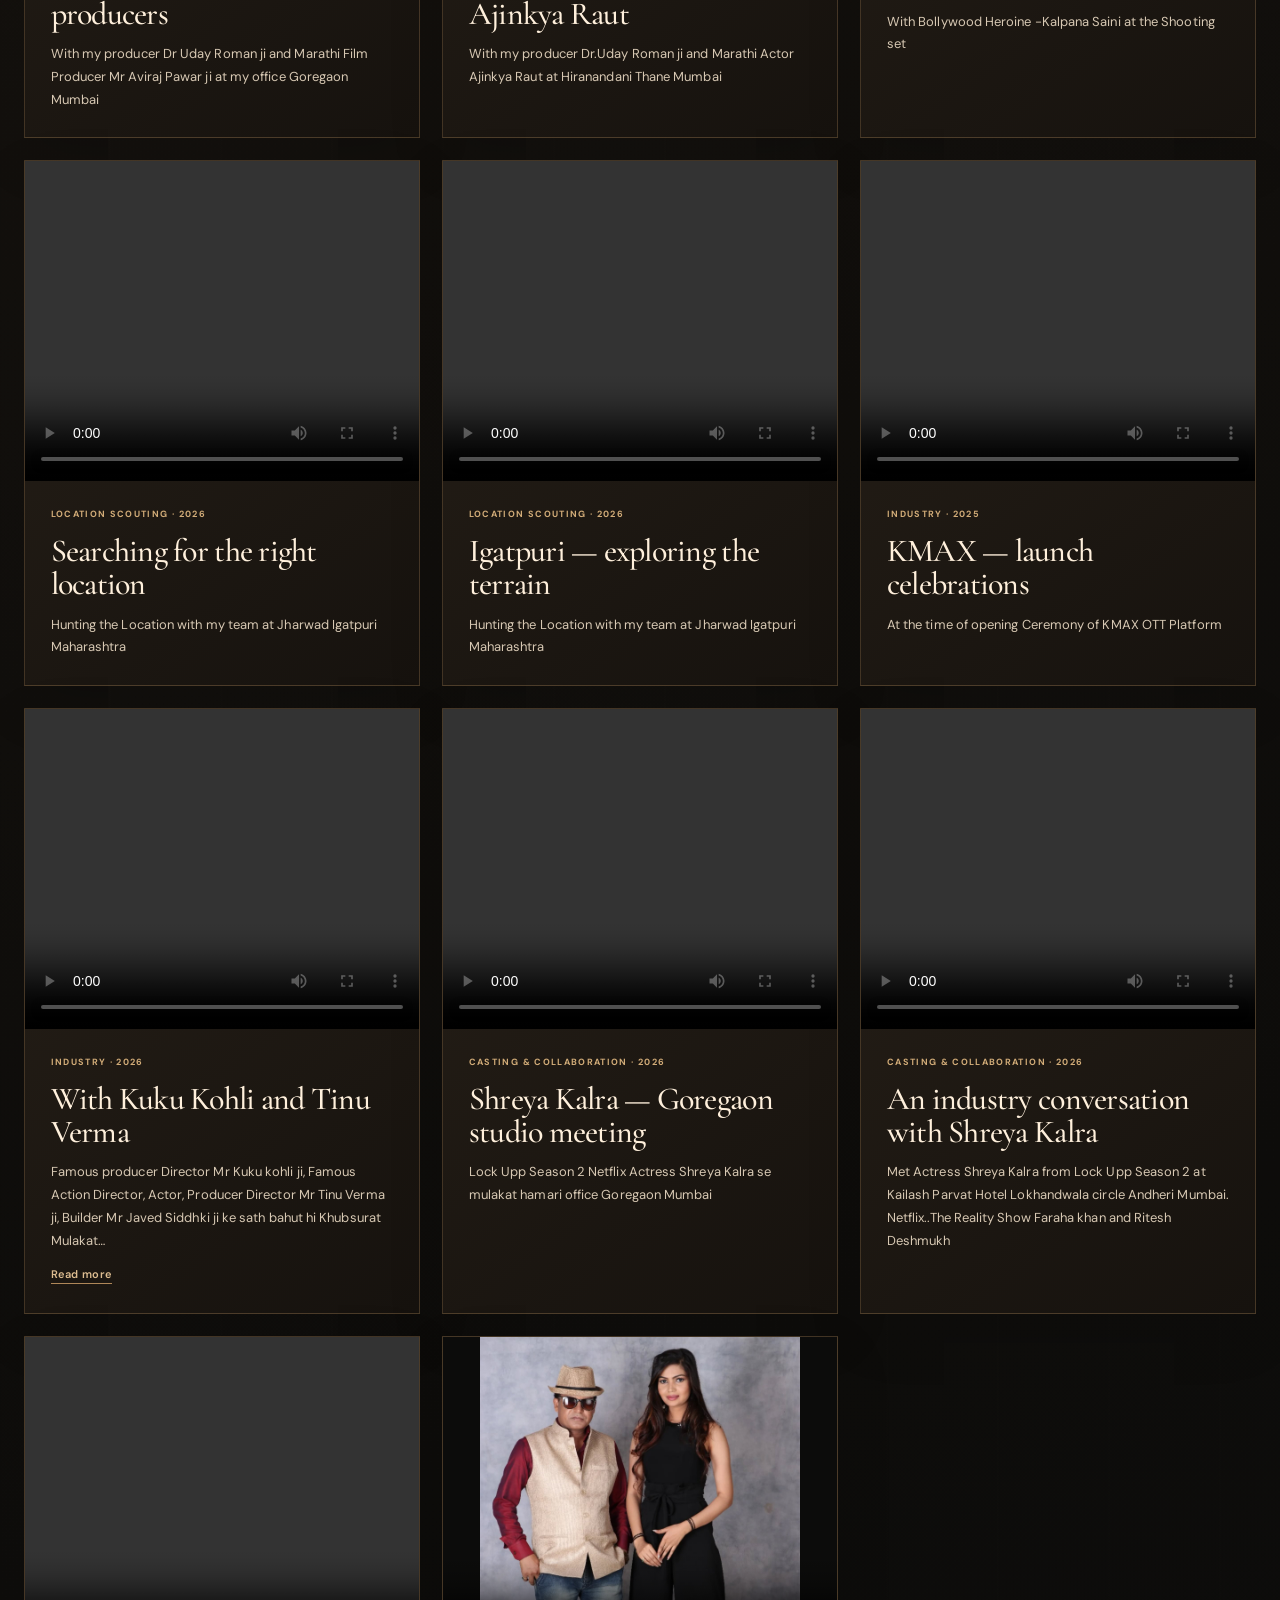
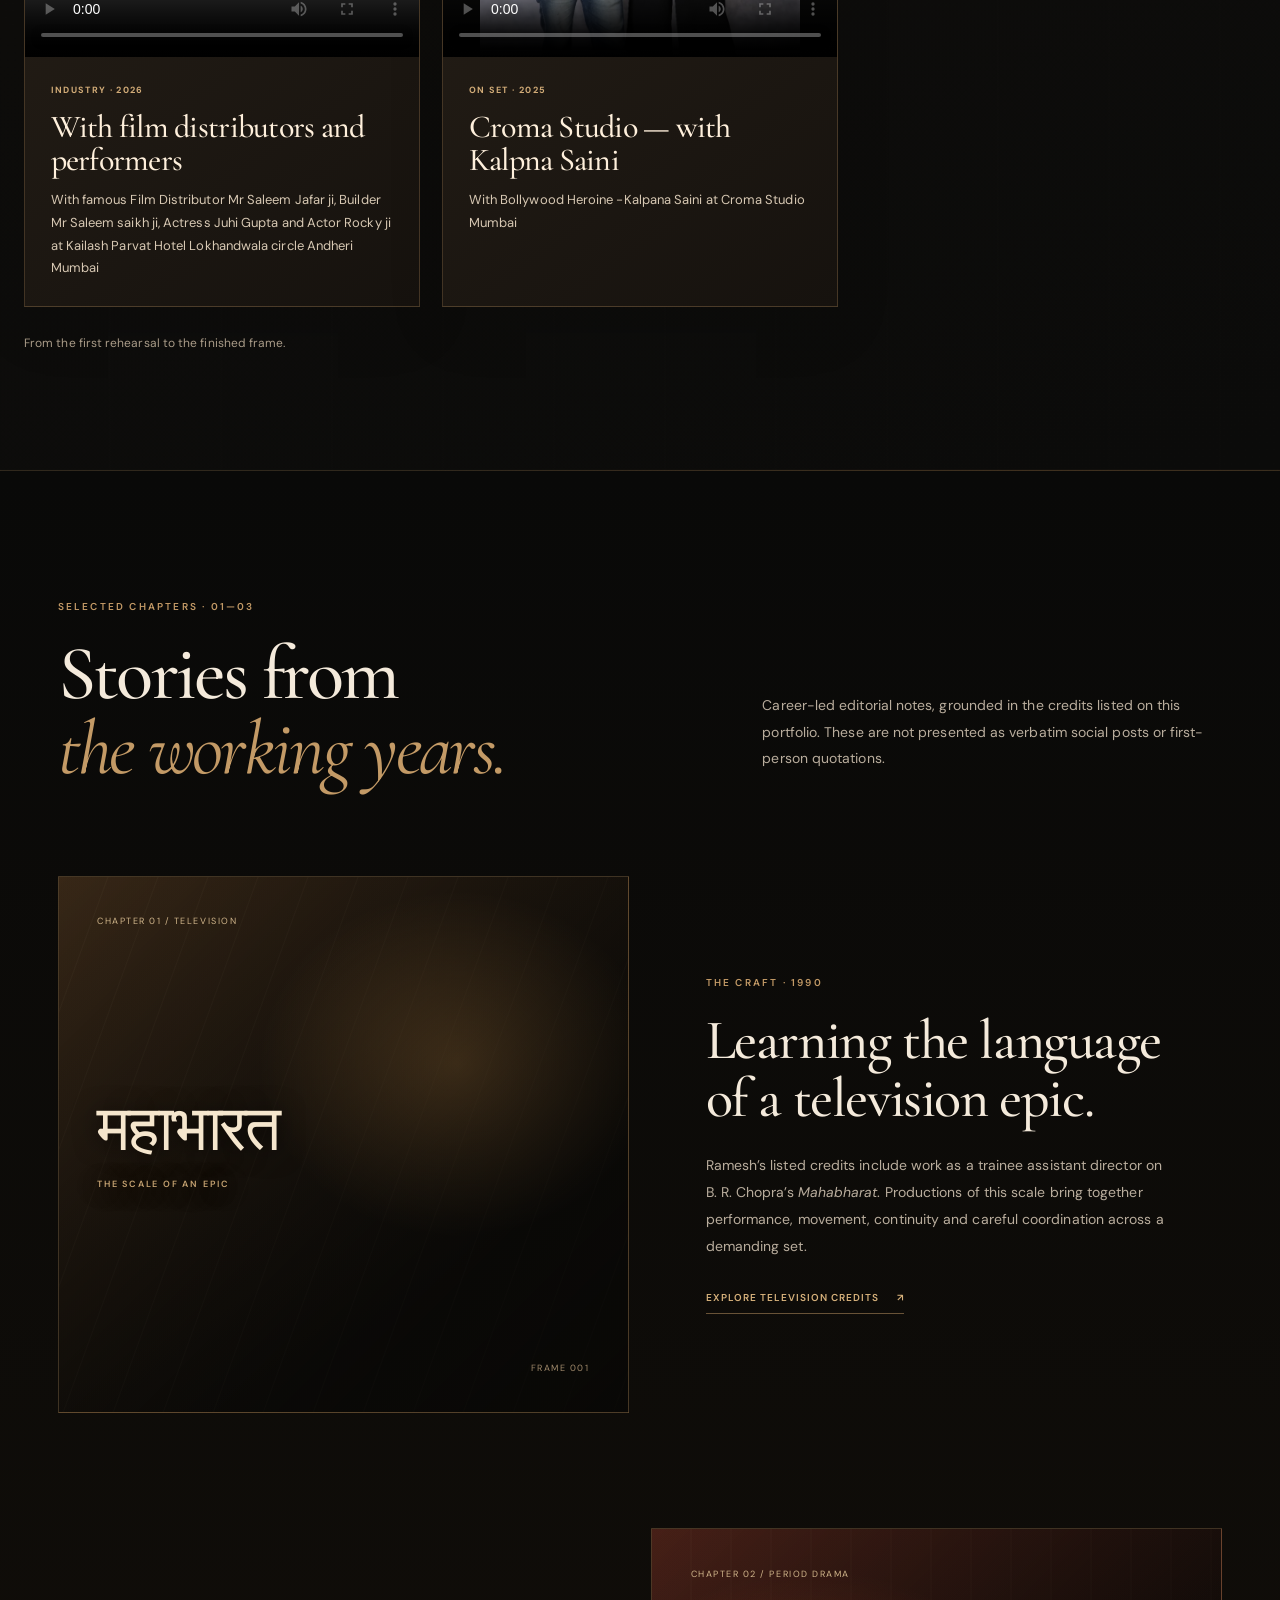
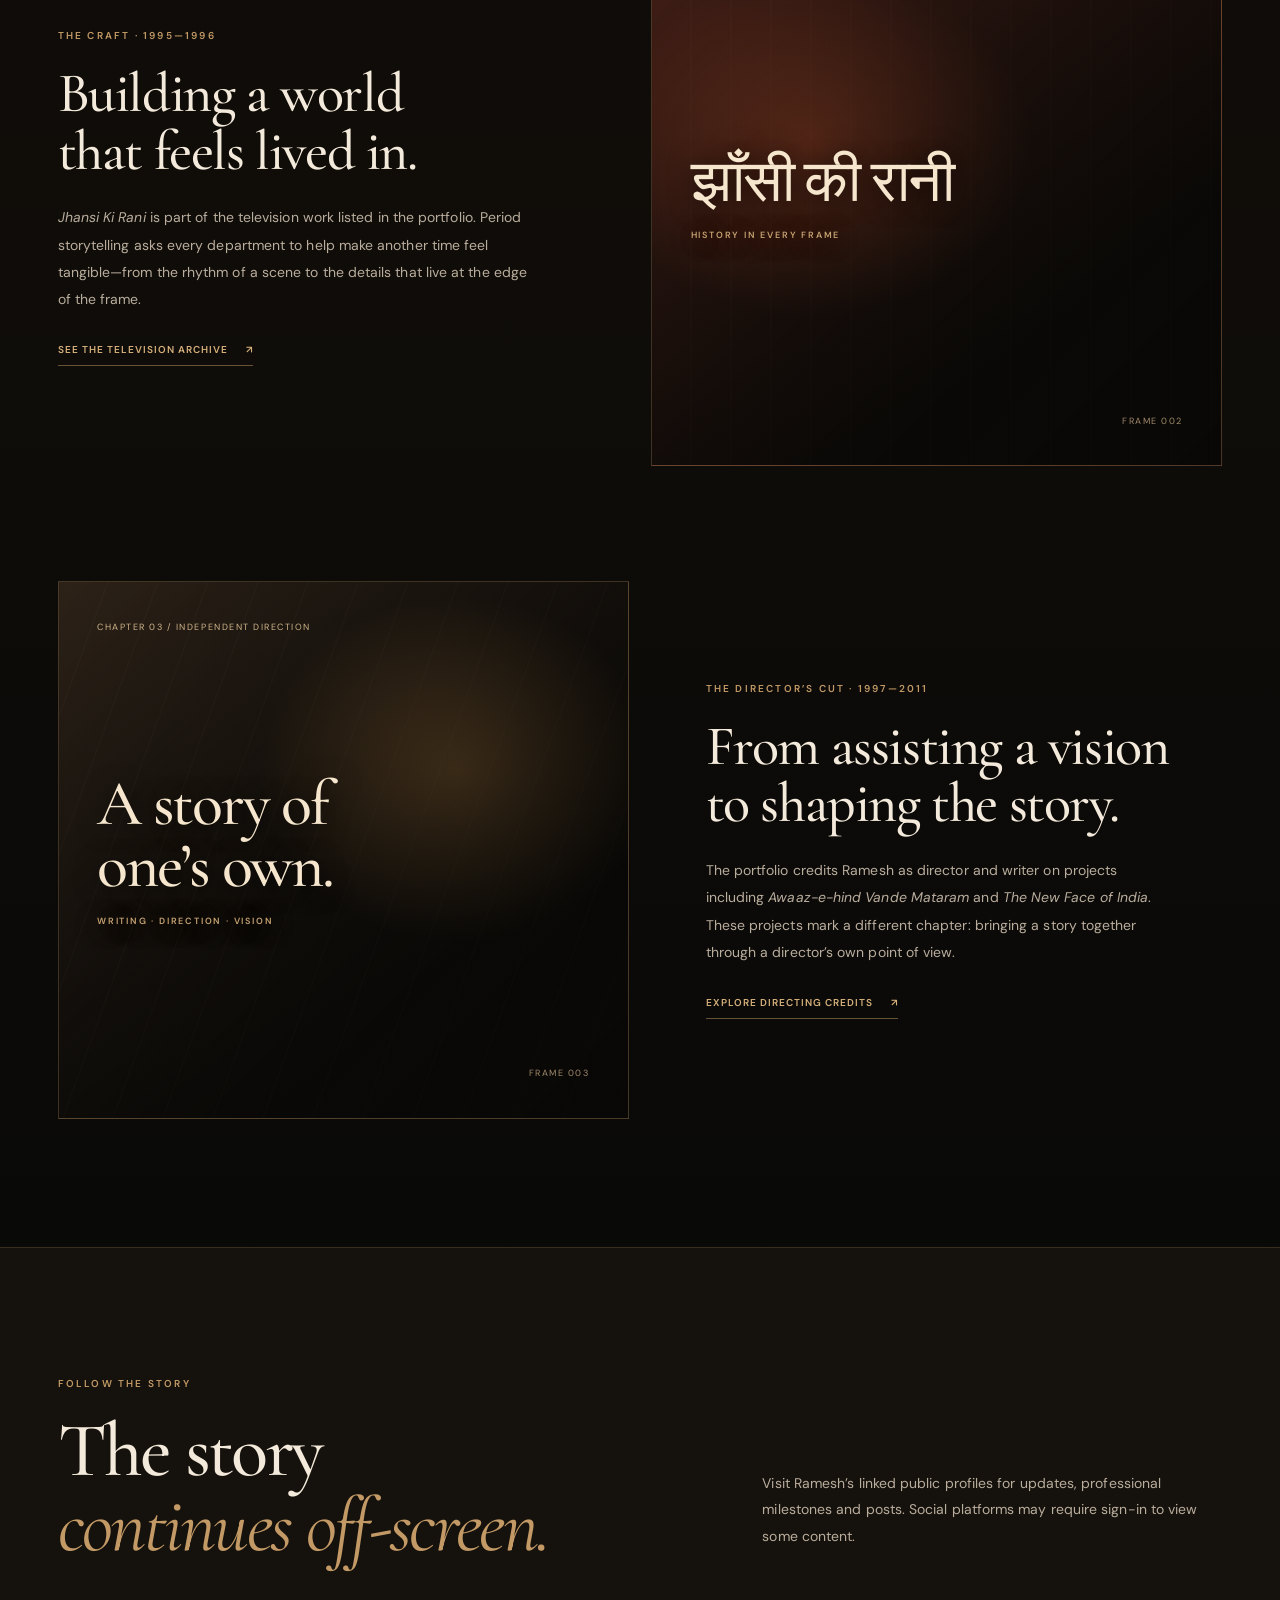
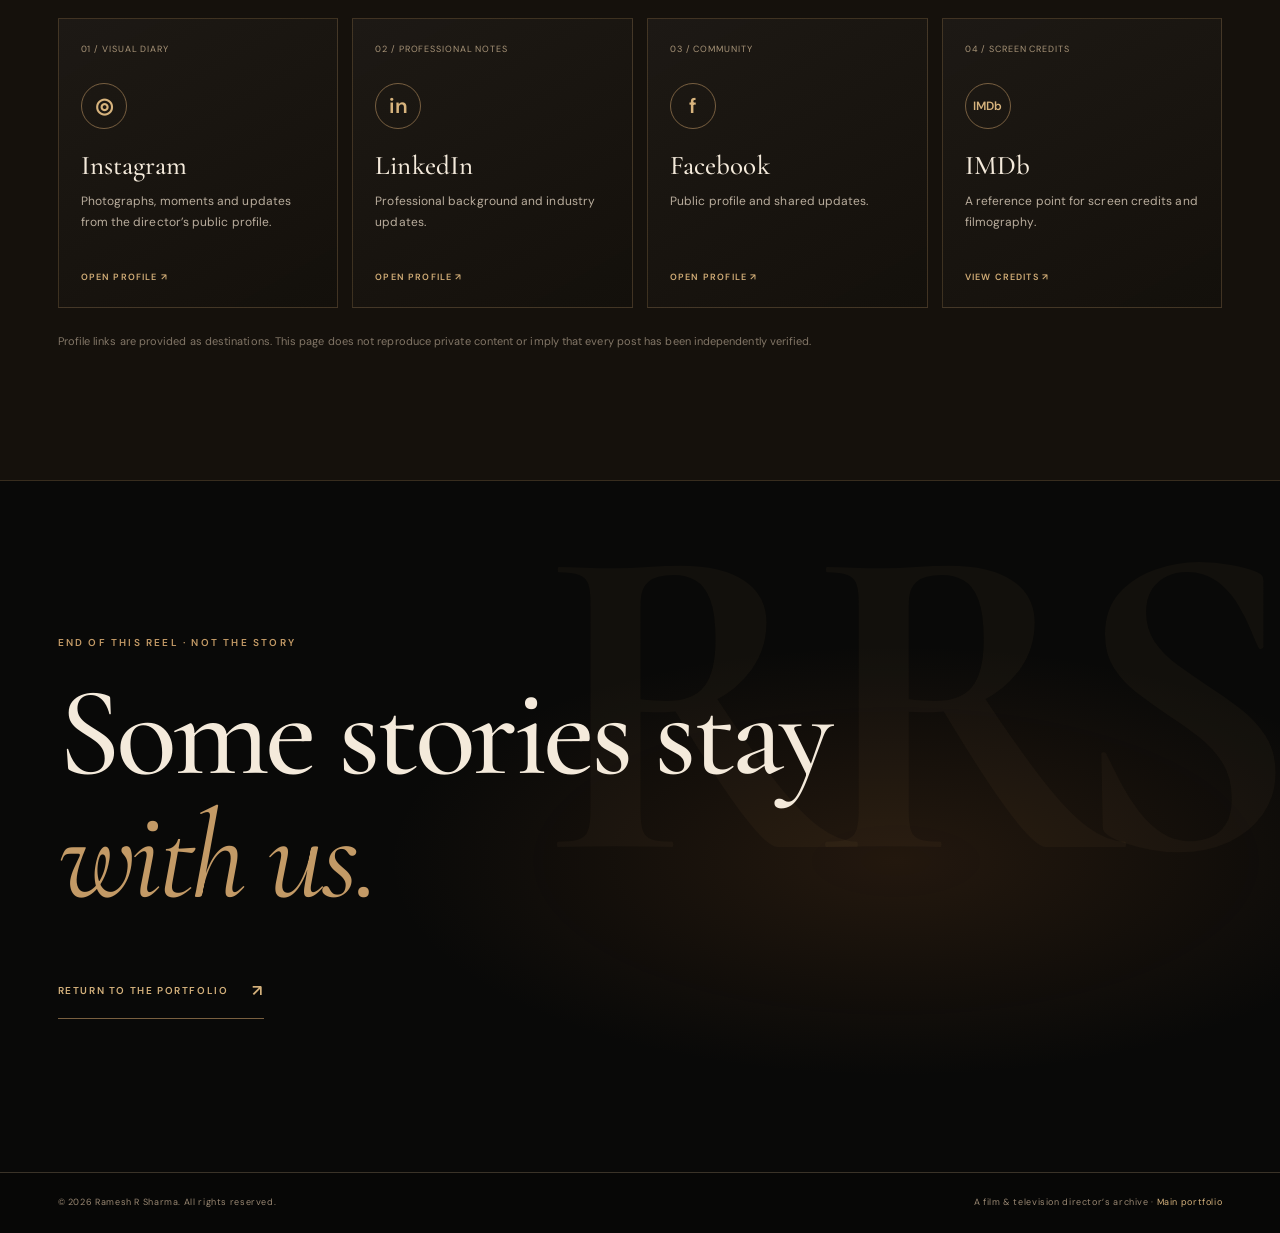
==== commit 5b43ad86: "Expand director career gallery to 46 stories with natural captions and no source branding" ====
--- a/behind-the-frame.html
+++ b/behind-the-frame.html
@@ -58,7 +58,7 @@
       </div>
     </section>
 
-    <!-- A curated, direct-image gallery; no embedded Facebook or Instagram timelines. -->
+    <!-- Director's photographic and moving-image archive -->
     <section class="rrs-visual-gallery rrs-visual-gallery--archive" id="visual-archive" aria-labelledby="visual-archive-title">
       <div class="container">
         <div class="rrs-visual-gallery__header">
@@ -67,196 +67,72 @@
             <h2 id="visual-archive-title">The images<br><em>behind the stories.</em></h2>
           </div>
           <div class="rrs-visual-gallery__aside">
-            <p>Original media from Ramesh R Sharma’s own Facebook export. Explore television production, on-set direction, film casting and professional collaborations.</p>
-            <a href="https://www.facebook.com/directoramesharma/" target="_blank" rel="noopener noreferrer">View the original Facebook page <span aria-hidden="true">↗</span></a>
+            <p>Productions, creative partnerships, location scouting and the moments that happen behind the camera.</p>
+            <a href="index.html#filmography">Discover the filmography <span aria-hidden="true">↗</span></a>
           </div>
         </div>
-        <div class="rrs-visual-gallery__filters" data-visual-filters role="group" aria-label="Filter career photographs and videos">
+        <div class="rrs-visual-gallery__filters" data-visual-filters role="group" aria-label="Filter film and television career gallery">
 <button type="button" data-visual-filter="all" aria-pressed="true" class="is-active">All stories</button>
 <button type="button" data-visual-filter="set" aria-pressed="false" >On set</button>
 <button type="button" data-visual-filter="television" aria-pressed="false" >Television</button>
-<button type="button" data-visual-filter="films" aria-pressed="false" >Film direction</button>
+<button type="button" data-visual-filter="films" aria-pressed="false" >Films</button>
 <button type="button" data-visual-filter="casting" aria-pressed="false" >Casting</button>
 <button type="button" data-visual-filter="industry" aria-pressed="false" >Industry</button>
+<button type="button" data-visual-filter="locations" aria-pressed="false" >Locations</button>
 <button type="button" data-visual-filter="videos" aria-pressed="false" >Videos</button>
 </div>
-        <p class="rrs-visual-gallery__status" data-visual-status aria-live="polite">23 original Facebook media items</p>
-        <div class="rrs-visual-gallery__grid rrs-visual-gallery__grid--authentic" data-visual-grid><figure class="rrs-visual-card rrs-visual-card--career rrs-visual-card--ek-se-badhkar-ek " data-visual-category="set">
-<a class="rrs-visual-card__media" href="assets/rrs-career/141469637552957.jpg" target="_blank" rel="noopener noreferrer" aria-label="View full Ek Se Badhkar Ek — on the set photograph"><img src="assets/rrs-career/141469637552957.jpg" alt="Archival behind-the-scenes photograph at the television set of Ek Se Badhkar Ek" loading="lazy" decoding="async"><span class="rrs-visual-card__zoom" aria-hidden="true">VIEW ORIGINAL IMAGE ↗</span></a>
-<figcaption class="rrs-visual-card__caption">
-<span class="rrs-visual-card__eyebrow">ORIGINAL FACEBOOK PHOTOGRAPH · 2020-05-31 · SET</span>
-<h3>Ek Se Badhkar Ek — on the set</h3>
-<details class="rrs-visual-card__original"><summary>Read original Facebook caption</summary><p lang="auto">बी आर फिल्म्स की धारावाहिक “एक से बढ़कर एक” के शूटिंग के पर कॉमेडी के बादशाह, मशहूर कलाकार जगदीप, असरानी, सृष्टि करनी, मोहन आज़ाद एवं गुफी पेंटल के साथ निर्देशन करते हुए</p></details>
-</figcaption>
-</figure>
-<figure class="rrs-visual-card rrs-visual-card--career rrs-visual-card--kalpna-set " data-visual-category="set">
-<a class="rrs-visual-card__media" href="assets/rrs-career/1163999679100338.webp" target="_blank" rel="noopener noreferrer" aria-label="View full Behind the camera with Kalpna Saini photograph"><img src="assets/rrs-career/1163999679100338.webp" alt="Ramesh R Sharma on a professional shoot with actress Kalpna Saini" loading="lazy" decoding="async"><span class="rrs-visual-card__zoom" aria-hidden="true">VIEW ORIGINAL IMAGE ↗</span></a>
-<figcaption class="rrs-visual-card__caption">
-<span class="rrs-visual-card__eyebrow">ORIGINAL FACEBOOK PHOTOGRAPH · 2025-06-03 · SET</span>
-<h3>Behind the camera with Kalpna Saini</h3>
-<details class="rrs-visual-card__original"><summary>Read original Facebook caption</summary><p lang="auto">At the time of Shooting set as Actor-Director with Actress Kalpna Saini</p></details>
-</figcaption>
-</figure>
-<figure class="rrs-visual-card rrs-visual-card--career rrs-visual-card--vande-mataram " data-visual-category="television">
-<a class="rrs-visual-card__media" href="assets/rrs-career/1196936009140038.webp" target="_blank" rel="noopener noreferrer" aria-label="View full Vande Mataram — television set photograph"><img src="assets/rrs-career/1196936009140038.webp" alt="Archival image showing crew and performers associated with Vande Mataram" loading="lazy" decoding="async"><span class="rrs-visual-card__zoom" aria-hidden="true">VIEW ORIGINAL IMAGE ↗</span></a>
-<figcaption class="rrs-visual-card__caption">
-<span class="rrs-visual-card__eyebrow">ORIGINAL FACEBOOK PHOTOGRAPH · 2025-07-14 · TELEVISION</span>
-<h3>Vande Mataram — television set</h3>
-<details class="rrs-visual-card__original"><summary>Read original Facebook caption</summary><p lang="auto">At the Shooting set of the Serial Vande Mataram.. With Actor Dharmesh Tiwari and Adarsh Gautam</p></details>
-</figcaption>
-</figure>
-<figure class="rrs-visual-card rrs-visual-card--career rrs-visual-card--ravi-chopra " data-visual-category="television">
-<a class="rrs-visual-card__media" href="assets/rrs-career/993051049528536.webp" target="_blank" rel="noopener noreferrer" aria-label="View full Ravi Chopra visits the studio photograph"><img src="assets/rrs-career/993051049528536.webp" alt="Archival group photograph from a television-series inaugural event" loading="lazy" decoding="async"><span class="rrs-visual-card__zoom" aria-hidden="true">VIEW ORIGINAL IMAGE ↗</span></a>
-<figcaption class="rrs-visual-card__caption">
-<span class="rrs-visual-card__eyebrow">ORIGINAL FACEBOOK PHOTOGRAPH · 2024-10-24 · TELEVISION</span>
-<h3>Ravi Chopra visits the studio</h3>
-<details class="rrs-visual-card__original"><summary>Read original Facebook caption</summary><p lang="auto">पुरानी यादें..... हमारे बॉस...फिल्म जगत में हमारे गुरु स्वर्गीय श्री रवि चोपड़ा जी हमारे निर्देशन में बनने वाली पहली सीरियल का मुहूर्त में उद्घाटन करने के लिए मुख्य अतिथि के रूप में शूटिंग के सेट पर पहुंचे। साथ में निर्माता स्वर्गीय श्री बाबूलाल Bodul जी , संगीतकार स्वर्गीय श्री KhokanChodhari जी, कैमरामैन ( DOP) स्वर्गीय श्री अशोक राव (मंसूर भाई), आर्ट डायरेक्टर मधु पांडे जी.....</p></details>
-</figcaption>
-</figure>
-<figure class="rrs-visual-card rrs-visual-card--career rrs-visual-card--jhansi-ki-rani " data-visual-category="television">
-<a class="rrs-visual-card__media" href="assets/rrs-career/145156850517569.jpg" target="_blank" rel="noopener noreferrer" aria-label="View full Jhansi Ki Rani — archival production moment photograph"><img src="assets/rrs-career/145156850517569.jpg" alt="Historic behind-the-scenes moment at the television production of Jhansi Ki Rani" loading="lazy" decoding="async"><span class="rrs-visual-card__zoom" aria-hidden="true">VIEW ORIGINAL IMAGE ↗</span></a>
-<figcaption class="rrs-visual-card__caption">
-<span class="rrs-visual-card__eyebrow">ORIGINAL FACEBOOK PHOTOGRAPH · 2020-06-04 · TELEVISION</span>
-<h3>Jhansi Ki Rani — archival production moment</h3>
-<details class="rrs-visual-card__original"><summary>Read original Facebook caption</summary><p lang="auto">{ “ यादें तेरी श्रृंगार बन गई ”💌 } एच. एम. वीडियो की प्रसिद्ध धारावाहिक - ‘ झांसी की रानी’ के शूटिंग सेट पर सुप्रसिद्ध अभिनेत्री एवं निर्माता “ हेमा मालिनी” जी को शूटिंग के बाद शूट किए गए सीन को मॉनिटर पर दिखाते हुए …🎬</p></details>
-</figcaption>
-</figure>
-<figure class="rrs-visual-card rrs-visual-card--career rrs-visual-card--new-face-music " data-visual-category="films">
-<a class="rrs-visual-card__media" href="assets/rrs-career/1196930835807222.webp" target="_blank" rel="noopener noreferrer" aria-label="View full The New Face of India — music launch photograph"><img src="assets/rrs-career/1196930835807222.webp" alt="Archival photograph of The New Face of India music launch" loading="lazy" decoding="async"><span class="rrs-visual-card__zoom" aria-hidden="true">VIEW ORIGINAL IMAGE ↗</span></a>
-<figcaption class="rrs-visual-card__caption">
-<span class="rrs-visual-card__eyebrow">ORIGINAL FACEBOOK PHOTOGRAPH · 2025-07-14 · FILMS</span>
-<h3>The New Face of India — music launch</h3>
-<details class="rrs-visual-card__original"><summary>Read original Facebook caption</summary><p lang="auto">The New Face of India... Music Lounching..Actor Mushtaq khan, Advocate Share Pankaj patel and Miraj patel</p></details>
-</figcaption>
-</figure>
-<figure class="rrs-visual-card rrs-visual-card--career rrs-visual-card--mehar-shirin " data-visual-category="casting">
-<a class="rrs-visual-card__media" href="assets/rrs-career/767212525445724.jpg" target="_blank" rel="noopener noreferrer" aria-label="View full Mehar — Shirin Kanchwala meeting photograph"><img src="assets/rrs-career/767212525445724.jpg" alt="Multiple photographs from a script discussion for the film Mehar" loading="lazy" decoding="async"><span class="rrs-visual-card__zoom" aria-hidden="true">VIEW ORIGINAL IMAGE ↗</span></a>
-<figcaption class="rrs-visual-card__caption">
-<span class="rrs-visual-card__eyebrow">ORIGINAL FACEBOOK PHOTOGRAPH · 2023-11-30 · CASTING</span>
-<h3>Mehar — Shirin Kanchwala meeting</h3>
-<details class="rrs-visual-card__original"><summary>Read original Facebook caption</summary><p lang="auto">गोल्डन पिक्सल के बैनरतले बनने वाली फिल्म &#39; मेहर - ए डिवाइन लव स्टोरी &#39; के लिए साउथ की सुप्रसिद्ध नायिका शिरीन कांचवाला का आगमन हमारी ऑफिस में हुआ. इसके दौरान फिल्म के स्क्रिप्ट का डिस्कशन हुआ तथा उन्हें नायिका की भूमिका के लिए साइन किया गया..इस दौरान लेखक नीरज मिश्रा तथा अन्य लोग भी मौजूद रहे.. प्रोड्यूसर - सिद्धार्थ उदय रोमन डायरेक्टर - रमेश आर. शर्मा</p></details>
-</figcaption>
-</figure>
-<figure class="rrs-visual-card rrs-visual-card--career rrs-visual-card--mehar-arya " data-visual-category="casting">
-<a class="rrs-visual-card__media" href="assets/rrs-career/759782756188701.jpg" target="_blank" rel="noopener noreferrer" aria-label="View full Mehar — Arya Babbar casting photograph"><img src="assets/rrs-career/759782756188701.jpg" alt="Photographic collage of Arya Babbar casting discussions for Mehar" loading="lazy" decoding="async"><span class="rrs-visual-card__zoom" aria-hidden="true">VIEW ORIGINAL IMAGE ↗</span></a>
-<figcaption class="rrs-visual-card__caption">
-<span class="rrs-visual-card__eyebrow">ORIGINAL FACEBOOK PHOTOGRAPH · 2023-11-17 · CASTING</span>
-<h3>Mehar — Arya Babbar casting</h3>
-<details class="rrs-visual-card__original"><summary>Read original Facebook caption</summary><p lang="auto">गोल्डन पिक्सल के बैनरतले बनने वाली फिल्म &#39; मेहर - ए डिवाइन लव स्टोरी &#39; के मुख्य खलनायक की भूमिका के लिए एक्टर आर्य बब्बर ( सन ऑफ राज बब्बर ) को साइन किया गया..साथ में लेखक नीरज मिश्रा एवं कास्टिंग डायरेक्टर अवधेश कुशवाहा मौजूद रहे। प्रोड्यूसर - सिद्धार्थ उदय रोमन डायरेक्टर - रमेश आर. शर्मा</p></details>
-</figcaption>
-</figure>
-<figure class="rrs-visual-card rrs-visual-card--career rrs-visual-card--mehar-paras " data-visual-category="casting">
-<a class="rrs-visual-card__media" href="assets/rrs-career/757980336368943.jpg" target="_blank" rel="noopener noreferrer" aria-label="View full Mehar — Paras Arora script discussion photograph"><img src="assets/rrs-career/757980336368943.jpg" alt="Contact sheet from an office script meeting with actor Paras Arora" loading="lazy" decoding="async"><span class="rrs-visual-card__zoom" aria-hidden="true">VIEW ORIGINAL IMAGE ↗</span></a>
-<figcaption class="rrs-visual-card__caption">
-<span class="rrs-visual-card__eyebrow">ORIGINAL FACEBOOK PHOTOGRAPH · 2023-11-15 · CASTING</span>
-<h3>Mehar — Paras Arora script discussion</h3>
-<details class="rrs-visual-card__original"><summary>Read original Facebook caption</summary><p lang="auto">गोल्डन पिक्सल के बैनरतले बनने वाली फिल्म &#39;मेहर - ए डिवाइन लव स्टोरी&#39; के लीड रोल के लिए एक्टर Mr Paras Arora जी हमारी ऑफिस में आए, साथ में एक्टर पांडे जी भी आए. Mr Paras Arora जी के साथ स्क्रिप्ट का नरेशन हुआ. उनको अपना रोल बहुत पसंद आया और वे हमारे साथ काम करने के लिए बेहद उत्साहित हैं। प्रोड्यूसर - सिद्धार्थ उदय रोमन डायरेक्टर - रमेश आर. शर्मा</p></details>
-</figcaption>
-</figure>
-<figure class="rrs-visual-card rrs-visual-card--career rrs-visual-card--manisha-rani " data-visual-category="casting">
-<a class="rrs-visual-card__media" href="assets/rrs-career/754507893382854.jpg" target="_blank" rel="noopener noreferrer" aria-label="View full Meeting with Manisha Rani photograph"><img src="assets/rrs-career/754507893382854.jpg" alt="Photographs from an office meeting with Manisha Rani" loading="lazy" decoding="async"><span class="rrs-visual-card__zoom" aria-hidden="true">VIEW ORIGINAL IMAGE ↗</span></a>
-<figcaption class="rrs-visual-card__caption">
-<span class="rrs-visual-card__eyebrow">ORIGINAL FACEBOOK PHOTOGRAPH · 2023-11-09 · CASTING</span>
-<h3>Meeting with Manisha Rani</h3>
-<details class="rrs-visual-card__original"><summary>Read original Facebook caption</summary><p lang="auto">Had a successful and valuable Meeting with Big Boss 2nd Runner Up Actress Manisha Rani at my Office</p></details>
-</figcaption>
-</figure>
-<figure class="rrs-visual-card rrs-visual-card--career rrs-visual-card--mehar-shreya " data-visual-category="casting">
-<a class="rrs-visual-card__media" href="assets/rrs-career/823922323108077.jpg" target="_blank" rel="noopener noreferrer" aria-label="View full Mehar — Shreya Kalra project discussion photograph"><img src="assets/rrs-career/823922323108077.jpg" alt="Photographic collage from a script meeting with actress Shreya Kalra" loading="lazy" decoding="async"><span class="rrs-visual-card__zoom" aria-hidden="true">VIEW ORIGINAL IMAGE ↗</span></a>
-<figcaption class="rrs-visual-card__caption">
-<span class="rrs-visual-card__eyebrow">ORIGINAL FACEBOOK PHOTOGRAPH · 2024-02-25 · CASTING</span>
-<h3>Mehar — Shreya Kalra project discussion</h3>
-<details class="rrs-visual-card__original"><summary>Read original Facebook caption</summary><p lang="auto">गोल्डन पिक्सल के बैनरतले बनने वाली फिल्म &#39;मेहर - ए डिवाइन लव स्टोरी&#39; के लिए एक्ट्रेस श्रेया कालरा जी हमारी ऑफिस में आईं. श्रेया कालरा जी के साथ स्क्रिप्ट का नरेशन हुआ. उनको अपना रोल बहुत पसंद आया और वे हमारे साथ काम करने के लिए बेहद उत्साहित हैं। इस फिल्म के लिए उन्हें जल्द ही साइन किया जाएगा। प्रोड्यूसर - सिद्धार्थ उदय रोमन डायरेक्टर - रमेश आर. शर्मा</p></details>
-</figcaption>
-</figure>
-<figure class="rrs-visual-card rrs-visual-card--career rrs-visual-card--dev-sharma " data-visual-category="casting">
-<a class="rrs-visual-card__media" href="assets/rrs-career/820062963494013.jpg" target="_blank" rel="noopener noreferrer" aria-label="View full Film and series casting conversations photograph"><img src="assets/rrs-career/820062963494013.jpg" alt="Office photographs documenting a meeting with actor Dev Sharma and casting director Avdhesh Kushwaha" loading="lazy" decoding="async"><span class="rrs-visual-card__zoom" aria-hidden="true">VIEW ORIGINAL IMAGE ↗</span></a>
-<figcaption class="rrs-visual-card__caption">
-<span class="rrs-visual-card__eyebrow">ORIGINAL FACEBOOK PHOTOGRAPH · 2024-02-19 · CASTING</span>
-<h3>Film and series casting conversations</h3>
-<details class="rrs-visual-card__original"><summary>Read original Facebook caption</summary><p lang="auto">Renowned Bollywood actor Mr. Dev Sharma, known for his lead roles in hit movies such as &quot;Heropanti,&quot; &quot;Muzaffarnagar,&quot; and &quot;Yaariyan,&quot; visited my office alongside casting director Mr. Avdhesh Kushwaha. Our conversation during the meeting was extremely valuable, setting the stage for an upcoming collaboration on a web series with Mr. Dev Sharma.</p></details>
-</figcaption>
-</figure>
-<figure class="rrs-visual-card rrs-visual-card--career rrs-visual-card--deepika-chikhlia " data-visual-category="casting">
-<a class="rrs-visual-card__media" href="assets/rrs-career/777380921095551.jpg" target="_blank" rel="noopener noreferrer" aria-label="View full Project discussions with Deepika Chikhlia photograph"><img src="assets/rrs-career/777380921095551.jpg" alt="Photographs of a film project meeting at an office" loading="lazy" decoding="async"><span class="rrs-visual-card__zoom" aria-hidden="true">VIEW ORIGINAL IMAGE ↗</span></a>
-<figcaption class="rrs-visual-card__caption">
-<span class="rrs-visual-card__eyebrow">ORIGINAL FACEBOOK PHOTOGRAPH · 2023-12-16 · CASTING</span>
-<h3>Project discussions with Deepika Chikhlia</h3>
-<details class="rrs-visual-card__original"><summary>Read original Facebook caption</summary><p lang="auto">गोल्डन पिक्सल के बैनरतले बनने वाली फिल्म &#39; मेहर - ए डिवाइन लव स्टोरी &#39; के लिए रामानंद सागर के रामायण की सीता श्रीमती दीपिका चिखालिया के निवास स्थान जुहूं में मुलाकात हुई. इसके दौरान फिल्म के स्क्रिप्ट का डिस्कशन हुआ तथा उन्हें सपोर्टिंग रोल के लिए साइन किया गया... प्रोड्यूसर - सिद्धार्थ उदय रोमन डायरेक्टर - रमेश आर. शर्मा</p></details>
-</figcaption>
-</figure>
-<figure class="rrs-visual-card rrs-visual-card--career rrs-visual-card--jaya-prada " data-visual-category="industry">
-<a class="rrs-visual-card__media" href="assets/rrs-career/827419669425009.jpg" target="_blank" rel="noopener noreferrer" aria-label="View full Discussing new screen projects photograph"><img src="assets/rrs-career/827419669425009.jpg" alt="Collage from a professional meeting and presentation" loading="lazy" decoding="async"><span class="rrs-visual-card__zoom" aria-hidden="true">VIEW ORIGINAL IMAGE ↗</span></a>
-<figcaption class="rrs-visual-card__caption">
-<span class="rrs-visual-card__eyebrow">ORIGINAL FACEBOOK PHOTOGRAPH · 2024-03-02 · INDUSTRY</span>
-<h3>Discussing new screen projects</h3>
-<details class="rrs-visual-card__original"><summary>Read original Facebook caption</summary><p lang="auto">प्रोड्यूसर Dr उदय रोमन जी और मार्केटिंग हेड मिस सनोबर सिद्दीकी जी के साथ जया प्रदा जी के निवास स्थान अंधेरी लोखंडवाला मिल्लत नगर पर मुलाकात हुआ. उनके साथ आने वाले फिल्म एवं वेब सिरीज़ के विषय पर चर्चा हुआ. जया प्रदा जी ने हमारे साथ काम करने की स्वीकृति दी. बहुत जल्द हम जया प्रदा जी के साथ नए प्रोजेक्ट पर काम</p></details>
-</figcaption>
-</figure>
-<figure class="rrs-visual-card rrs-visual-card--career rrs-visual-card--chunky-pandey " data-visual-category="industry">
-<a class="rrs-visual-card__media" href="assets/rrs-career/345738253792760.jpg" target="_blank" rel="noopener noreferrer" aria-label="View full With colleagues from the industry photograph"><img src="assets/rrs-career/345738253792760.jpg" alt="Group photograph from a professional industry gathering" loading="lazy" decoding="async"><span class="rrs-visual-card__zoom" aria-hidden="true">VIEW ORIGINAL IMAGE ↗</span></a>
-<figcaption class="rrs-visual-card__caption">
-<span class="rrs-visual-card__eyebrow">ORIGINAL FACEBOOK PHOTOGRAPH · 2021-06-10 · INDUSTRY</span>
-<h3>With colleagues from the industry</h3>
-<details class="rrs-visual-card__original"><summary>Read original Facebook caption</summary><p lang="auto">Beautiful Memories with my heartiest friend, Former Tehsildar &amp; Producer Mr Deepak Nalawade Ji, Actor Mr Chunky Pandey Ji &amp; others...</p></details>
-</figcaption>
-</figure>
-<figure class="rrs-visual-card rrs-visual-card--career rrs-visual-card--encounter-briefing rrs-visual-card--clip" data-visual-category="videos">
-<div class="rrs-visual-card__media rrs-visual-card__media--video"><video controls playsinline preload="metadata" poster="assets/rrs-career/1163999679100338.webp" aria-label="Video: Director briefing performers on a film set"><source src="assets/rrs-career/1447602276432880.mp4" type="video/mp4">Your browser does not support HTML5 video.</video></div>
-<figcaption class="rrs-visual-card__caption">
-<span class="rrs-visual-card__eyebrow">FACEBOOK VIDEO · 2025-07-28 · VIDEOS</span>
-<h3>Directing on The Last Encounter</h3>
-<details class="rrs-visual-card__original"><summary>Read original Facebook caption</summary><p lang="auto">Location - Sunvila Goregaon East Mumbai, The Last Encounter, Film Set, Director Briefing Actors on Scene and Shot</p></details>
-</figcaption>
-</figure>
-<figure class="rrs-visual-card rrs-visual-card--career rrs-visual-card--ad-film-cast rrs-visual-card--clip" data-visual-category="videos">
-<div class="rrs-visual-card__media rrs-visual-card__media--video"><video controls playsinline preload="metadata" poster="assets/rrs-career/1163999679100338.webp" aria-label="Video: Actor-director on commercial film set"><source src="assets/rrs-career/4078791705724783.mp4" type="video/mp4">Your browser does not support HTML5 video.</video></div>
-<figcaption class="rrs-visual-card__caption">
-<span class="rrs-visual-card__eyebrow">FACEBOOK VIDEO · 2025-06-03 · VIDEOS</span>
-<h3>An advertisement shoot with cast</h3>
-<details class="rrs-visual-card__original"><summary>Read original Facebook caption</summary><p lang="auto">At the time of commercial Ad film as Actor-Director with Actress Kalpna Saini and Sweta Soni</p></details>
-</figcaption>
-</figure>
-<figure class="rrs-visual-card rrs-visual-card--career rrs-visual-card--advertisement-on-set rrs-visual-card--clip" data-visual-category="videos">
-<div class="rrs-visual-card__media rrs-visual-card__media--video"><video controls playsinline preload="metadata" poster="assets/rrs-career/1163999679100338.webp" aria-label="Video: Behind the scenes of an advertising film shoot"><source src="assets/rrs-career/1016590303759444.mp4" type="video/mp4">Your browser does not support HTML5 video.</video></div>
-<figcaption class="rrs-visual-card__caption">
-<span class="rrs-visual-card__eyebrow">FACEBOOK VIDEO · 2025-04-07 · VIDEOS</span>
-<h3>From an advertising-film set</h3>
-<details class="rrs-visual-card__original"><summary>Read original Facebook caption</summary><p lang="auto">At the time of Shooting set for Ad Films at the Madiland Mumbai</p></details>
-</figcaption>
-</figure>
-<figure class="rrs-visual-card rrs-visual-card--career rrs-visual-card--mehar-manisha rrs-visual-card--clip" data-visual-category="videos">
-<div class="rrs-visual-card__media rrs-visual-card__media--video"><video controls playsinline preload="metadata" poster="assets/rrs-career/754507893382854.jpg" aria-label="Facebook export video about a film project meeting"><source src="assets/rrs-career/3768113166796754.mp4" type="video/mp4">Your browser does not support HTML5 video.</video></div>
-<figcaption class="rrs-visual-card__caption">
-<span class="rrs-visual-card__eyebrow">FACEBOOK VIDEO · 2024-02-14 · VIDEOS</span>
-<h3>Mehar — Manisha Rani casting news</h3>
-<details class="rrs-visual-card__original"><summary>Read original Facebook caption</summary><p lang="auto">गोल्डन पिक्सल के बैनरतले बनने वाली फिल्म &#39; मेहर - ए डिवाइन लव स्टोरी &#39; के लिए बिग बॉस की 2nd रनर अप एक्ट्रेस मनीषा रानी ने अग्रीमनेट साइन किया प्रोड्यूसर - सिद्धार्थ उदय रोमन डायरेक्टर - रमेश आर. शर्मा</p></details>
-</figcaption>
-</figure>
-<figure class="rrs-visual-card rrs-visual-card--career rrs-visual-card--roop-film-launch rrs-visual-card--clip" data-visual-category="videos">
-<div class="rrs-visual-card__media rrs-visual-card__media--video"><video controls playsinline preload="metadata" poster="assets/rrs-career/1196930835807222.webp" aria-label="Video showing first-look launch material from Roop Mere Pyar Ka"><source src="assets/rrs-career/1015698772552256.mp4" type="video/mp4">Your browser does not support HTML5 video.</video></div>
-<figcaption class="rrs-visual-card__caption">
-<span class="rrs-visual-card__eyebrow">FACEBOOK VIDEO · 2021-09-03 · VIDEOS</span>
-<h3>Roop Mere Pyar Ka — first look</h3>
-<details class="rrs-visual-card__original"><summary>Read original Facebook caption</summary><p lang="auto">‘रेड आई मूवी क्रिएशन’ के बैनर तले बनने वाली आगामी दो फिल्मों का निर्देशन रमेश शर्मा कर रहे हैं, जिसके निर्माता गिरिश्वर दुबे और सह निर्मात्री दिपिका दुबे जी हैं। इस प्रोडेक्शन की फिल्म ‘रूप मेरे प्यार का’ फर्स्ट लुक भव्य पैमाने पर मुंबई में लॉन्च कर दिया गया है।</p></details>
-</figcaption>
-</figure>
-<figure class="rrs-visual-card rrs-visual-card--career rrs-visual-card--ravi-chopra-archive rrs-visual-card--clip" data-visual-category="videos">
-<div class="rrs-visual-card__media rrs-visual-card__media--video"><video controls playsinline preload="metadata" poster="assets/rrs-career/993051049528536.webp" aria-label="Historical television production slide video"><source src="assets/rrs-career/1082054406321781.mp4" type="video/mp4">Your browser does not support HTML5 video.</video></div>
-<figcaption class="rrs-visual-card__caption">
-<span class="rrs-visual-card__eyebrow">FACEBOOK VIDEO · 2024-10-31 · VIDEOS</span>
-<h3>Remembering Ravi Chopra&#39;s studio visit</h3>
-<details class="rrs-visual-card__original"><summary>Read original Facebook caption</summary><p lang="auto">सुप्रसिद्ध विश्वविख्यात सीरियल.. महाभारत, सुपर हिट फिल्म .. बागबान, बहुत सी सुपर हिट सीरियल और फिल्म के प्रोड्यूसर _डायरेक्टर, हिंदी फिल्म इंडस्ट्री के बेताज बादशाह ..हमारे बॉस , फिल्म इंडस्ट्री में हमारे गुरू स्वर्गीव श्री रवि चोपड़ा जी एसेल स्टूडियो मुंबई में हमारे शूटिंग सेट पर मुख्य अतिथि के रूप में सीरियल का उद्घाटन करने पहुंचे..... स्वर्गीव श्री रवि चोपड़ा जी मुहुर्त शॉट का क्लैप देते हुए..... साथ में एक्ट्रेस श्रृष्टि कर्णिक, एक्ट्रेस आशा सिंह, प्रोड्यूसर स्वर्गीय श्री बाबूलाल Bodul जी, कैमरामैन DOP स्वर्गीय श्री अशोक राव (मंसूर भाई).... स्वर्गीव श्री रवि चोपड़ा जी की याद में....</p></details>
-</figcaption>
-</figure><figure class="rrs-visual-card rrs-visual-card--career rrs-visual-card--archival-scene" data-visual-category="set">
-<a class="rrs-visual-card__media" href="assets/rrs-career/1405082591658711.jpg" target="_blank" rel="noopener noreferrer" aria-label="View original photograph: An archival scene in progress"><img src="assets/rrs-career/1405082591658711.jpg" alt="Indoor staged dramatic scene with two seated performers and a standing person gesturing" loading="lazy" decoding="async"><span class="rrs-visual-card__zoom" aria-hidden="true">VIEW ORIGINAL IMAGE ↗</span></a>
-<figcaption class="rrs-visual-card__caption"><span class="rrs-visual-card__eyebrow">ARCHIVAL FACEBOOK PHOTOGRAPH · IMAGE DATED 14 MAR 2026 · ON SET</span><h3>An archival scene in progress</h3><p class="rrs-visual-card__source-note">No original Facebook caption was included with this photograph. The export dates the image to 14 March 2026; the production title and shooting date are unconfirmed.</p></figcaption>
-</figure>
-<figure class="rrs-visual-card rrs-visual-card--career rrs-visual-card--archival-ensemble" data-visual-category="set">
-<a class="rrs-visual-card__media" href="assets/rrs-career/1405088608324776.jpg" target="_blank" rel="noopener noreferrer" aria-label="View original photograph: An ensemble performance, revisited"><img src="assets/rrs-career/1405088608324776.jpg" alt="Archival group performance photograph with a large cast in a stage-like setting" loading="lazy" decoding="async"><span class="rrs-visual-card__zoom" aria-hidden="true">VIEW ORIGINAL IMAGE ↗</span></a>
-<figcaption class="rrs-visual-card__caption"><span class="rrs-visual-card__eyebrow">ARCHIVAL FACEBOOK PHOTOGRAPH · IMAGE DATED 14 MAR 2026 · ON SET</span><h3>An ensemble performance, revisited</h3><p class="rrs-visual-card__source-note">No original Facebook caption was included with this photograph. Its exact production and shooting date have not been independently identified.</p></figcaption>
-</figure></div>
-        <p class="rrs-visual-gallery__note">Photographs and video clips come directly from the Facebook export, with original post captions where available. Some older media is low-resolution or assembled as collages; we preserve exported originals rather than invent detail.</p>
+        <p class="rrs-visual-gallery__status" data-visual-status aria-live="polite">46 career moments</p>
+        <div class="rrs-visual-gallery__grid rrs-visual-gallery__grid--authentic" data-visual-grid><figure class="rrs-visual-card rrs-visual-card--career rrs-visual-card--ek-se-badhkar-ek" data-visual-category="set" data-visual-kind="photo"><a class="rrs-visual-card__media" href="assets/rrs-career/141469637552957.jpg" target="_blank" rel="noopener noreferrer" aria-label="View full photograph: Ek Se Badhkar Ek — on the set"><img src="assets/rrs-career/141469637552957.jpg" alt="Archival behind-the-scenes photograph at the television set of Ek Se Badhkar Ek" loading="lazy" decoding="async"><span class="rrs-visual-card__zoom" aria-hidden="true">VIEW PHOTO ↗</span></a><figcaption class="rrs-visual-card__caption"><span class="rrs-visual-card__eyebrow">ON SET · 2020</span><h3>Ek Se Badhkar Ek — on the set</h3><p class="rrs-visual-card__excerpt" lang="auto">बी आर फिल्म्स की धारावाहिक “एक से बढ़कर एक” के शूटिंग के पर कॉमेडी के बादशाह, मशहूर कलाकार जगदीप, असरानी, सृष्टि करनी, मोहन आज़ाद एवं गुफी पेंटल के साथ निर्देशन करते हुए</p></figcaption></figure>
+<figure class="rrs-visual-card rrs-visual-card--career rrs-visual-card--kalpna-set" data-visual-category="set" data-visual-kind="photo"><a class="rrs-visual-card__media" href="assets/rrs-career/1163999679100338.webp" target="_blank" rel="noopener noreferrer" aria-label="View full photograph: Behind the camera with Kalpna Saini"><img src="assets/rrs-career/1163999679100338.webp" alt="Ramesh R Sharma on a professional shoot with actress Kalpna Saini" loading="lazy" decoding="async"><span class="rrs-visual-card__zoom" aria-hidden="true">VIEW PHOTO ↗</span></a><figcaption class="rrs-visual-card__caption"><span class="rrs-visual-card__eyebrow">ON SET · 2025</span><h3>Behind the camera with Kalpna Saini</h3><p class="rrs-visual-card__excerpt" lang="auto">At the time of Shooting set as Actor-Director with Actress Kalpna Saini</p></figcaption></figure>
+<figure class="rrs-visual-card rrs-visual-card--career rrs-visual-card--vande-mataram" data-visual-category="television" data-visual-kind="photo"><a class="rrs-visual-card__media" href="assets/rrs-career/1196936009140038.webp" target="_blank" rel="noopener noreferrer" aria-label="View full photograph: Vande Mataram — television set"><img src="assets/rrs-career/1196936009140038.webp" alt="Archival image showing crew and performers associated with Vande Mataram" loading="lazy" decoding="async"><span class="rrs-visual-card__zoom" aria-hidden="true">VIEW PHOTO ↗</span></a><figcaption class="rrs-visual-card__caption"><span class="rrs-visual-card__eyebrow">TELEVISION · 2025</span><h3>Vande Mataram — television set</h3><p class="rrs-visual-card__excerpt" lang="auto">At the Shooting set of the Serial Vande Mataram.. With Actor Dharmesh Tiwari and Adarsh Gautam</p></figcaption></figure>
+<figure class="rrs-visual-card rrs-visual-card--career rrs-visual-card--ravi-chopra" data-visual-category="television" data-visual-kind="photo"><a class="rrs-visual-card__media" href="assets/rrs-career/993051049528536.webp" target="_blank" rel="noopener noreferrer" aria-label="View full photograph: Ravi Chopra visits the studio"><img src="assets/rrs-career/993051049528536.webp" alt="Archival group photograph from a television-series inaugural event" loading="lazy" decoding="async"><span class="rrs-visual-card__zoom" aria-hidden="true">VIEW PHOTO ↗</span></a><figcaption class="rrs-visual-card__caption"><span class="rrs-visual-card__eyebrow">TELEVISION · 2024</span><h3>Ravi Chopra visits the studio</h3><p class="rrs-visual-card__excerpt" lang="auto">पुरानी यादें..... हमारे बॉस...फिल्म जगत में हमारे गुरु स्वर्गीय श्री रवि चोपड़ा जी हमारे निर्देशन में बनने वाली पहली सीरियल का मुहूर्त में उद्घाटन करने के लिए मुख्य अतिथि के…</p><details class="rrs-visual-card__original"><summary>Read more</summary><p lang="auto">पुरानी यादें..... हमारे बॉस...फिल्म जगत में हमारे गुरु स्वर्गीय श्री रवि चोपड़ा जी हमारे निर्देशन में बनने वाली पहली सीरियल का मुहूर्त में उद्घाटन करने के लिए मुख्य अतिथि के रूप में शूटिंग के सेट पर पहुंचे। साथ में निर्माता स्वर्गीय श्री बाबूलाल Bodul जी , संगीतकार स्वर्गीय श्री KhokanChodhari जी, कैमरामैन ( DOP) स्वर्गीय श्री अशोक राव (मंसूर भाई), आर्ट डायरेक्टर मधु पांडे जी.....</p></details></figcaption></figure>
+<figure class="rrs-visual-card rrs-visual-card--career rrs-visual-card--jhansi-ki-rani" data-visual-category="television" data-visual-kind="photo"><a class="rrs-visual-card__media" href="assets/rrs-career/145156850517569.jpg" target="_blank" rel="noopener noreferrer" aria-label="View full photograph: Jhansi Ki Rani — archival production moment"><img src="assets/rrs-career/145156850517569.jpg" alt="Historic behind-the-scenes moment at the television production of Jhansi Ki Rani" loading="lazy" decoding="async"><span class="rrs-visual-card__zoom" aria-hidden="true">VIEW PHOTO ↗</span></a><figcaption class="rrs-visual-card__caption"><span class="rrs-visual-card__eyebrow">TELEVISION · 2020</span><h3>Jhansi Ki Rani — archival production moment</h3><p class="rrs-visual-card__excerpt" lang="auto">{ “ यादें तेरी श्रृंगार बन गई ”💌 } एच. एम. वीडियो की प्रसिद्ध धारावाहिक - ‘ झांसी की रानी’ के शूटिंग सेट पर सुप्रसिद्ध अभिनेत्री एवं निर्माता “ हेमा मालिनी” जी को शूटिंग के…</p><details class="rrs-visual-card__original"><summary>Read more</summary><p lang="auto">{ “ यादें तेरी श्रृंगार बन गई ”💌 } एच. एम. वीडियो की प्रसिद्ध धारावाहिक - ‘ झांसी की रानी’ के शूटिंग सेट पर सुप्रसिद्ध अभिनेत्री एवं निर्माता “ हेमा मालिनी” जी को शूटिंग के बाद शूट किए गए सीन को मॉनिटर पर दिखाते हुए …🎬</p></details></figcaption></figure>
+<figure class="rrs-visual-card rrs-visual-card--career rrs-visual-card--new-face-music" data-visual-category="films" data-visual-kind="photo"><a class="rrs-visual-card__media" href="assets/rrs-career/1196930835807222.webp" target="_blank" rel="noopener noreferrer" aria-label="View full photograph: The New Face of India — music launch"><img src="assets/rrs-career/1196930835807222.webp" alt="Archival photograph of The New Face of India music launch" loading="lazy" decoding="async"><span class="rrs-visual-card__zoom" aria-hidden="true">VIEW PHOTO ↗</span></a><figcaption class="rrs-visual-card__caption"><span class="rrs-visual-card__eyebrow">FILMS · 2025</span><h3>The New Face of India — music launch</h3><p class="rrs-visual-card__excerpt" lang="auto">The New Face of India... Music Lounching..Actor Mushtaq khan, Advocate Share Pankaj patel and Miraj patel</p></figcaption></figure>
+<figure class="rrs-visual-card rrs-visual-card--career rrs-visual-card--mehar-shirin" data-visual-category="casting" data-visual-kind="photo"><a class="rrs-visual-card__media" href="assets/rrs-career/767212525445724.jpg" target="_blank" rel="noopener noreferrer" aria-label="View full photograph: Mehar — Shirin Kanchwala meeting"><img src="assets/rrs-career/767212525445724.jpg" alt="Multiple photographs from a script discussion for the film Mehar" loading="lazy" decoding="async"><span class="rrs-visual-card__zoom" aria-hidden="true">VIEW PHOTO ↗</span></a><figcaption class="rrs-visual-card__caption"><span class="rrs-visual-card__eyebrow">CASTING & COLLABORATION · 2023</span><h3>Mehar — Shirin Kanchwala meeting</h3><p class="rrs-visual-card__excerpt" lang="auto">गोल्डन पिक्सल के बैनरतले बनने वाली फिल्म &#39; मेहर - ए डिवाइन लव स्टोरी &#39; के लिए साउथ की सुप्रसिद्ध नायिका शिरीन कांचवाला का आगमन हमारी ऑफिस में हुआ. इसके दौरान फिल्म के…</p><details class="rrs-visual-card__original"><summary>Read more</summary><p lang="auto">गोल्डन पिक्सल के बैनरतले बनने वाली फिल्म &#39; मेहर - ए डिवाइन लव स्टोरी &#39; के लिए साउथ की सुप्रसिद्ध नायिका शिरीन कांचवाला का आगमन हमारी ऑफिस में हुआ. इसके दौरान फिल्म के स्क्रिप्ट का डिस्कशन हुआ तथा उन्हें नायिका की भूमिका के लिए साइन किया गया..इस दौरान लेखक नीरज मिश्रा तथा अन्य लोग भी मौजूद रहे.. प्रोड्यूसर - सिद्धार्थ उदय रोमन डायरेक्टर - रमेश आर. शर्मा</p></details></figcaption></figure>
+<figure class="rrs-visual-card rrs-visual-card--career rrs-visual-card--mehar-arya" data-visual-category="casting" data-visual-kind="photo"><a class="rrs-visual-card__media" href="assets/rrs-career/759782756188701.jpg" target="_blank" rel="noopener noreferrer" aria-label="View full photograph: Mehar — Arya Babbar casting"><img src="assets/rrs-career/759782756188701.jpg" alt="Photographic collage of Arya Babbar casting discussions for Mehar" loading="lazy" decoding="async"><span class="rrs-visual-card__zoom" aria-hidden="true">VIEW PHOTO ↗</span></a><figcaption class="rrs-visual-card__caption"><span class="rrs-visual-card__eyebrow">CASTING & COLLABORATION · 2023</span><h3>Mehar — Arya Babbar casting</h3><p class="rrs-visual-card__excerpt" lang="auto">गोल्डन पिक्सल के बैनरतले बनने वाली फिल्म &#39; मेहर - ए डिवाइन लव स्टोरी &#39; के मुख्य खलनायक की भूमिका के लिए एक्टर आर्य बब्बर ( सन ऑफ राज बब्बर ) को साइन किया गया..साथ में लेखक…</p><details class="rrs-visual-card__original"><summary>Read more</summary><p lang="auto">गोल्डन पिक्सल के बैनरतले बनने वाली फिल्म &#39; मेहर - ए डिवाइन लव स्टोरी &#39; के मुख्य खलनायक की भूमिका के लिए एक्टर आर्य बब्बर ( सन ऑफ राज बब्बर ) को साइन किया गया..साथ में लेखक नीरज मिश्रा एवं कास्टिंग डायरेक्टर अवधेश कुशवाहा मौजूद रहे। प्रोड्यूसर - सिद्धार्थ उदय रोमन डायरेक्टर - रमेश आर. शर्मा</p></details></figcaption></figure>
+<figure class="rrs-visual-card rrs-visual-card--career rrs-visual-card--mehar-paras" data-visual-category="casting" data-visual-kind="photo"><a class="rrs-visual-card__media" href="assets/rrs-career/757980336368943.jpg" target="_blank" rel="noopener noreferrer" aria-label="View full photograph: Mehar — Paras Arora script discussion"><img src="assets/rrs-career/757980336368943.jpg" alt="Contact sheet from an office script meeting with actor Paras Arora" loading="lazy" decoding="async"><span class="rrs-visual-card__zoom" aria-hidden="true">VIEW PHOTO ↗</span></a><figcaption class="rrs-visual-card__caption"><span class="rrs-visual-card__eyebrow">CASTING & COLLABORATION · 2023</span><h3>Mehar — Paras Arora script discussion</h3><p class="rrs-visual-card__excerpt" lang="auto">गोल्डन पिक्सल के बैनरतले बनने वाली फिल्म &#39;मेहर - ए डिवाइन लव स्टोरी&#39; के लीड रोल के लिए एक्टर Mr Paras Arora जी हमारी ऑफिस में आए, साथ में एक्टर पांडे जी भी आए. Mr Paras Arora…</p><details class="rrs-visual-card__original"><summary>Read more</summary><p lang="auto">गोल्डन पिक्सल के बैनरतले बनने वाली फिल्म &#39;मेहर - ए डिवाइन लव स्टोरी&#39; के लीड रोल के लिए एक्टर Mr Paras Arora जी हमारी ऑफिस में आए, साथ में एक्टर पांडे जी भी आए. Mr Paras Arora जी के साथ स्क्रिप्ट का नरेशन हुआ. उनको अपना रोल बहुत पसंद आया और वे हमारे साथ काम करने के लिए बेहद उत्साहित हैं। प्रोड्यूसर - सिद्धार्थ उदय रोमन डायरेक्टर - रमेश आर. शर्मा</p></details></figcaption></figure>
+<figure class="rrs-visual-card rrs-visual-card--career rrs-visual-card--manisha-rani" data-visual-category="casting" data-visual-kind="photo"><a class="rrs-visual-card__media" href="assets/rrs-career/754507893382854.jpg" target="_blank" rel="noopener noreferrer" aria-label="View full photograph: Meeting with Manisha Rani"><img src="assets/rrs-career/754507893382854.jpg" alt="Photographs from an office meeting with Manisha Rani" loading="lazy" decoding="async"><span class="rrs-visual-card__zoom" aria-hidden="true">VIEW PHOTO ↗</span></a><figcaption class="rrs-visual-card__caption"><span class="rrs-visual-card__eyebrow">CASTING & COLLABORATION · 2023</span><h3>Meeting with Manisha Rani</h3><p class="rrs-visual-card__excerpt" lang="auto">Had a successful and valuable Meeting with Big Boss 2nd Runner Up Actress Manisha Rani at my Office</p></figcaption></figure>
+<figure class="rrs-visual-card rrs-visual-card--career rrs-visual-card--mehar-shreya" data-visual-category="casting" data-visual-kind="photo"><a class="rrs-visual-card__media" href="assets/rrs-career/823922323108077.jpg" target="_blank" rel="noopener noreferrer" aria-label="View full photograph: Mehar — Shreya Kalra project discussion"><img src="assets/rrs-career/823922323108077.jpg" alt="Photographic collage from a script meeting with actress Shreya Kalra" loading="lazy" decoding="async"><span class="rrs-visual-card__zoom" aria-hidden="true">VIEW PHOTO ↗</span></a><figcaption class="rrs-visual-card__caption"><span class="rrs-visual-card__eyebrow">CASTING & COLLABORATION · 2024</span><h3>Mehar — Shreya Kalra project discussion</h3><p class="rrs-visual-card__excerpt" lang="auto">गोल्डन पिक्सल के बैनरतले बनने वाली फिल्म &#39;मेहर - ए डिवाइन लव स्टोरी&#39; के लिए एक्ट्रेस श्रेया कालरा जी हमारी ऑफिस में आईं. श्रेया कालरा जी के साथ स्क्रिप्ट का नरेशन हुआ. उनको…</p><details class="rrs-visual-card__original"><summary>Read more</summary><p lang="auto">गोल्डन पिक्सल के बैनरतले बनने वाली फिल्म &#39;मेहर - ए डिवाइन लव स्टोरी&#39; के लिए एक्ट्रेस श्रेया कालरा जी हमारी ऑफिस में आईं. श्रेया कालरा जी के साथ स्क्रिप्ट का नरेशन हुआ. उनको अपना रोल बहुत पसंद आया और वे हमारे साथ काम करने के लिए बेहद उत्साहित हैं। इस फिल्म के लिए उन्हें जल्द ही साइन किया जाएगा। प्रोड्यूसर - सिद्धार्थ उदय रोमन डायरेक्टर - रमेश आर. शर्मा</p></details></figcaption></figure>
+<figure class="rrs-visual-card rrs-visual-card--career rrs-visual-card--dev-sharma" data-visual-category="casting" data-visual-kind="photo"><a class="rrs-visual-card__media" href="assets/rrs-career/820062963494013.jpg" target="_blank" rel="noopener noreferrer" aria-label="View full photograph: Film and series casting conversations"><img src="assets/rrs-career/820062963494013.jpg" alt="Office photographs documenting a meeting with actor Dev Sharma and casting director Avdhesh Kushwaha" loading="lazy" decoding="async"><span class="rrs-visual-card__zoom" aria-hidden="true">VIEW PHOTO ↗</span></a><figcaption class="rrs-visual-card__caption"><span class="rrs-visual-card__eyebrow">CASTING & COLLABORATION · 2024</span><h3>Film and series casting conversations</h3><p class="rrs-visual-card__excerpt" lang="auto">Renowned Bollywood actor Mr. Dev Sharma, known for his lead roles in hit movies such as &quot;Heropanti,&quot; &quot;Muzaffarnagar,&quot; and &quot;Yaariyan,&quot; visited my office alongside casting…</p><details class="rrs-visual-card__original"><summary>Read more</summary><p lang="auto">Renowned Bollywood actor Mr. Dev Sharma, known for his lead roles in hit movies such as &quot;Heropanti,&quot; &quot;Muzaffarnagar,&quot; and &quot;Yaariyan,&quot; visited my office alongside casting director Mr. Avdhesh Kushwaha. Our conversation during the meeting was extremely valuable, setting the stage for an upcoming collaboration on a web series with Mr. Dev Sharma.</p></details></figcaption></figure>
+<figure class="rrs-visual-card rrs-visual-card--career rrs-visual-card--deepika-chikhlia" data-visual-category="casting" data-visual-kind="photo"><a class="rrs-visual-card__media" href="assets/rrs-career/777380921095551.jpg" target="_blank" rel="noopener noreferrer" aria-label="View full photograph: Project discussions with Deepika Chikhlia"><img src="assets/rrs-career/777380921095551.jpg" alt="Photographs of a film project meeting at an office" loading="lazy" decoding="async"><span class="rrs-visual-card__zoom" aria-hidden="true">VIEW PHOTO ↗</span></a><figcaption class="rrs-visual-card__caption"><span class="rrs-visual-card__eyebrow">CASTING & COLLABORATION · 2023</span><h3>Project discussions with Deepika Chikhlia</h3><p class="rrs-visual-card__excerpt" lang="auto">गोल्डन पिक्सल के बैनरतले बनने वाली फिल्म &#39; मेहर - ए डिवाइन लव स्टोरी &#39; के लिए रामानंद सागर के रामायण की सीता श्रीमती दीपिका चिखालिया के निवास स्थान जुहूं में मुलाकात हुई.…</p><details class="rrs-visual-card__original"><summary>Read more</summary><p lang="auto">गोल्डन पिक्सल के बैनरतले बनने वाली फिल्म &#39; मेहर - ए डिवाइन लव स्टोरी &#39; के लिए रामानंद सागर के रामायण की सीता श्रीमती दीपिका चिखालिया के निवास स्थान जुहूं में मुलाकात हुई. इसके दौरान फिल्म के स्क्रिप्ट का डिस्कशन हुआ तथा उन्हें सपोर्टिंग रोल के लिए साइन किया गया... प्रोड्यूसर - सिद्धार्थ उदय रोमन डायरेक्टर - रमेश आर. शर्मा</p></details></figcaption></figure>
+<figure class="rrs-visual-card rrs-visual-card--career rrs-visual-card--jaya-prada" data-visual-category="industry" data-visual-kind="photo"><a class="rrs-visual-card__media" href="assets/rrs-career/827419669425009.jpg" target="_blank" rel="noopener noreferrer" aria-label="View full photograph: Discussing new screen projects"><img src="assets/rrs-career/827419669425009.jpg" alt="Collage from a professional meeting and presentation" loading="lazy" decoding="async"><span class="rrs-visual-card__zoom" aria-hidden="true">VIEW PHOTO ↗</span></a><figcaption class="rrs-visual-card__caption"><span class="rrs-visual-card__eyebrow">INDUSTRY · 2024</span><h3>Discussing new screen projects</h3><p class="rrs-visual-card__excerpt" lang="auto">प्रोड्यूसर Dr उदय रोमन जी और मार्केटिंग हेड मिस सनोबर सिद्दीकी जी के साथ जया प्रदा जी के निवास स्थान अंधेरी लोखंडवाला मिल्लत नगर पर मुलाकात हुआ. उनके साथ आने वाले फिल्म एवं…</p><details class="rrs-visual-card__original"><summary>Read more</summary><p lang="auto">प्रोड्यूसर Dr उदय रोमन जी और मार्केटिंग हेड मिस सनोबर सिद्दीकी जी के साथ जया प्रदा जी के निवास स्थान अंधेरी लोखंडवाला मिल्लत नगर पर मुलाकात हुआ. उनके साथ आने वाले फिल्म एवं वेब सिरीज़ के विषय पर चर्चा हुआ. जया प्रदा जी ने हमारे साथ काम करने की स्वीकृति दी. बहुत जल्द हम जया प्रदा जी के साथ नए प्रोजेक्ट पर काम</p></details></figcaption></figure>
+<figure class="rrs-visual-card rrs-visual-card--career rrs-visual-card--chunky-pandey" data-visual-category="industry" data-visual-kind="photo"><a class="rrs-visual-card__media" href="assets/rrs-career/345738253792760.jpg" target="_blank" rel="noopener noreferrer" aria-label="View full photograph: With colleagues from the industry"><img src="assets/rrs-career/345738253792760.jpg" alt="Group photograph from a professional industry gathering" loading="lazy" decoding="async"><span class="rrs-visual-card__zoom" aria-hidden="true">VIEW PHOTO ↗</span></a><figcaption class="rrs-visual-card__caption"><span class="rrs-visual-card__eyebrow">INDUSTRY · 2021</span><h3>With colleagues from the industry</h3><p class="rrs-visual-card__excerpt" lang="auto">Beautiful Memories with my heartiest friend, Former Tehsildar &amp; Producer Mr Deepak Nalawade Ji, Actor Mr Chunky Pandey Ji &amp; others...</p></figcaption></figure>
+<figure class="rrs-visual-card rrs-visual-card--career rrs-visual-card--archival-scene" data-visual-category="set" data-visual-kind="photo"><a class="rrs-visual-card__media" href="assets/rrs-career/1405082591658711.jpg" target="_blank" rel="noopener noreferrer" aria-label="View full photograph: An archival scene in progress"><img src="assets/rrs-career/1405082591658711.jpg" alt="Indoor staged dramatic scene with two seated performers and a standing person gesturing" loading="lazy" decoding="async"><span class="rrs-visual-card__zoom" aria-hidden="true">VIEW PHOTO ↗</span></a><figcaption class="rrs-visual-card__caption"><span class="rrs-visual-card__eyebrow">ON SET · 2026</span><h3>An archival scene in progress</h3><p class="rrs-visual-card__excerpt" lang="auto">A production moment from behind the camera.</p></figcaption></figure>
+<figure class="rrs-visual-card rrs-visual-card--career rrs-visual-card--archival-ensemble" data-visual-category="set" data-visual-kind="photo"><a class="rrs-visual-card__media" href="assets/rrs-career/1405088608324776.jpg" target="_blank" rel="noopener noreferrer" aria-label="View full photograph: An ensemble performance, revisited"><img src="assets/rrs-career/1405088608324776.jpg" alt="Archival group performance photograph with a large cast in a stage-like setting" loading="lazy" decoding="async"><span class="rrs-visual-card__zoom" aria-hidden="true">VIEW PHOTO ↗</span></a><figcaption class="rrs-visual-card__caption"><span class="rrs-visual-card__eyebrow">ON SET · 2026</span><h3>An ensemble performance, revisited</h3><p class="rrs-visual-card__excerpt" lang="auto">An ensemble performance from the director’s visual archive.</p></figcaption></figure>
+<figure class="rrs-visual-card rrs-visual-card--career rrs-visual-card--encounter-briefing rrs-visual-card--clip" data-visual-category="videos" data-visual-kind="video"><div class="rrs-visual-card__media rrs-visual-card__media--video"><video controls playsinline preload="metadata" aria-label="Video: Director briefing performers on a film set"><source src="assets/rrs-career/1447602276432880.mp4" type="video/mp4">This browser cannot play the video.</video></div><figcaption class="rrs-visual-card__caption"><span class="rrs-visual-card__eyebrow">FILM DIARY · 2025</span><h3>Directing on The Last Encounter</h3><p class="rrs-visual-card__excerpt" lang="auto">Location - Sunvila Goregaon East Mumbai, The Last Encounter, Film Set, Director Briefing Actors on Scene and Shot</p></figcaption></figure>
+<figure class="rrs-visual-card rrs-visual-card--career rrs-visual-card--ad-film-cast rrs-visual-card--clip" data-visual-category="videos" data-visual-kind="video"><div class="rrs-visual-card__media rrs-visual-card__media--video"><video controls playsinline preload="metadata" poster="assets/rrs-career/1163999679100338.webp" aria-label="Video: Actor-director on commercial film set"><source src="assets/rrs-career/4078791705724783.mp4" type="video/mp4">This browser cannot play the video.</video></div><figcaption class="rrs-visual-card__caption"><span class="rrs-visual-card__eyebrow">FILM DIARY · 2025</span><h3>An advertisement shoot with cast</h3><p class="rrs-visual-card__excerpt" lang="auto">At the time of commercial Ad film as Actor-Director with Actress Kalpna Saini and Sweta Soni</p></figcaption></figure>
+<figure class="rrs-visual-card rrs-visual-card--career rrs-visual-card--advertisement-on-set rrs-visual-card--clip" data-visual-category="videos" data-visual-kind="video"><div class="rrs-visual-card__media rrs-visual-card__media--video"><video controls playsinline preload="metadata" poster="assets/rrs-career/1163999679100338.webp" aria-label="Video: Behind the scenes of an advertising film shoot"><source src="assets/rrs-career/1016590303759444.mp4" type="video/mp4">This browser cannot play the video.</video></div><figcaption class="rrs-visual-card__caption"><span class="rrs-visual-card__eyebrow">FILM DIARY · 2025</span><h3>From an advertising-film set</h3><p class="rrs-visual-card__excerpt" lang="auto">At the time of Shooting set for Ad Films at the Madiland Mumbai</p></figcaption></figure>
+<figure class="rrs-visual-card rrs-visual-card--career rrs-visual-card--mehar-manisha rrs-visual-card--clip" data-visual-category="videos" data-visual-kind="video"><div class="rrs-visual-card__media rrs-visual-card__media--video"><video controls playsinline preload="metadata" poster="assets/rrs-career/754507893382854.jpg" aria-label="Facebook export video about a film project meeting"><source src="assets/rrs-career/3768113166796754.mp4" type="video/mp4">This browser cannot play the video.</video></div><figcaption class="rrs-visual-card__caption"><span class="rrs-visual-card__eyebrow">FILM DIARY · 2024</span><h3>Mehar — Manisha Rani casting news</h3><p class="rrs-visual-card__excerpt" lang="auto">गोल्डन पिक्सल के बैनरतले बनने वाली फिल्म &#39; मेहर - ए डिवाइन लव स्टोरी &#39; के लिए बिग बॉस की 2nd रनर अप एक्ट्रेस मनीषा रानी ने अग्रीमनेट साइन किया प्रोड्यूसर - सिद्धार्थ उदय रोमन डायरेक्टर - रमेश आर. शर्मा</p></figcaption></figure>
+<figure class="rrs-visual-card rrs-visual-card--career rrs-visual-card--roop-film-launch rrs-visual-card--clip" data-visual-category="videos" data-visual-kind="video"><div class="rrs-visual-card__media rrs-visual-card__media--video"><video controls playsinline preload="metadata" aria-label="Video showing first-look launch material from Roop Mere Pyar Ka"><source src="assets/rrs-career/1015698772552256.mp4" type="video/mp4">This browser cannot play the video.</video></div><figcaption class="rrs-visual-card__caption"><span class="rrs-visual-card__eyebrow">FILM DIARY · 2021</span><h3>Roop Mere Pyar Ka — first look</h3><p class="rrs-visual-card__excerpt" lang="auto">‘रेड आई मूवी क्रिएशन’ के बैनर तले बनने वाली आगामी दो फिल्मों का निर्देशन रमेश शर्मा कर रहे हैं, जिसके निर्माता गिरिश्वर दुबे और सह निर्मात्री दिपिका दुबे जी हैं। इस…</p><details class="rrs-visual-card__original"><summary>Read more</summary><p lang="auto">‘रेड आई मूवी क्रिएशन’ के बैनर तले बनने वाली आगामी दो फिल्मों का निर्देशन रमेश शर्मा कर रहे हैं, जिसके निर्माता गिरिश्वर दुबे और सह निर्मात्री दिपिका दुबे जी हैं। इस प्रोडेक्शन की फिल्म ‘रूप मेरे प्यार का’ फर्स्ट लुक भव्य पैमाने पर मुंबई में लॉन्च कर दिया गया है।</p></details></figcaption></figure>
+<figure class="rrs-visual-card rrs-visual-card--career rrs-visual-card--ravi-chopra-archive rrs-visual-card--clip" data-visual-category="videos" data-visual-kind="video"><div class="rrs-visual-card__media rrs-visual-card__media--video"><video controls playsinline preload="metadata" poster="assets/rrs-career/993051049528536.webp" aria-label="Historical television production slide video"><source src="assets/rrs-career/1082054406321781.mp4" type="video/mp4">This browser cannot play the video.</video></div><figcaption class="rrs-visual-card__caption"><span class="rrs-visual-card__eyebrow">FILM DIARY · 2024</span><h3>Remembering Ravi Chopra&#39;s studio visit</h3><p class="rrs-visual-card__excerpt" lang="auto">सुप्रसिद्ध विश्वविख्यात सीरियल.. महाभारत, सुपर हिट फिल्म .. बागबान, बहुत सी सुपर हिट सीरियल और फिल्म के प्रोड्यूसर _डायरेक्टर, हिंदी फिल्म इंडस्ट्री के बेताज बादशाह ..हमारे…</p><details class="rrs-visual-card__original"><summary>Read more</summary><p lang="auto">सुप्रसिद्ध विश्वविख्यात सीरियल.. महाभारत, सुपर हिट फिल्म .. बागबान, बहुत सी सुपर हिट सीरियल और फिल्म के प्रोड्यूसर _डायरेक्टर, हिंदी फिल्म इंडस्ट्री के बेताज बादशाह ..हमारे बॉस , फिल्म इंडस्ट्री में हमारे गुरू स्वर्गीव श्री रवि चोपड़ा जी एसेल स्टूडियो मुंबई में हमारे शूटिंग सेट पर मुख्य अतिथि के रूप में सीरियल का उद्घाटन करने पहुंचे..... स्वर्गीव श्री रवि चोपड़ा जी मुहुर्त शॉट का क्लैप देते हुए..... साथ में एक्ट्रेस श्रृष्टि कर्णिक, एक्ट्रेस आशा सिंह, प्रोड्यूसर स्वर्गीय श्री बाबूलाल Bodul जी, कैमरामैन DOP स्वर्गीय श्री अशोक राव (मंसूर भाई).... स्वर्गीव श्री रवि चोपड़ा जी की याद में....</p></details></figcaption></figure>
+<figure class="rrs-visual-card rrs-visual-card--career rrs-visual-card--ek-se-badhkar-ek-set-two" data-visual-category="television" data-visual-kind="photo"><a class="rrs-visual-card__media" href="assets/rrs-career/141506644215923.jpg" target="_blank" rel="noopener noreferrer" aria-label="View full photograph: Ek Se Badhkar Ek — behind the camera"><img src="assets/rrs-career/141506644215923.jpg" alt="Production team during filming of Ek Se Badhkar Ek" loading="lazy" decoding="async"><span class="rrs-visual-card__zoom" aria-hidden="true">VIEW PHOTO ↗</span></a><figcaption class="rrs-visual-card__caption"><span class="rrs-visual-card__eyebrow">TELEVISION · 2020</span><h3>Ek Se Badhkar Ek — behind the camera</h3><p class="rrs-visual-card__excerpt" lang="auto">बी आर फिल्म्स की धारावाहिक “एक से बढ़कर एक” के शूटिंग के सेट पर कॉमेडी के बादशाह, मशहूर कलाकार जगदीप, असरानी, सृष्टि करनी, मोहन आज़ाद एवं गुफी पेंटल के साथ निर्देशन करते हुए</p></figcaption></figure>
+<figure class="rrs-visual-card rrs-visual-card--career rrs-visual-card--kalpna-shoot-conversation" data-visual-category="set" data-visual-kind="photo"><a class="rrs-visual-card__media" href="assets/rrs-career/1163998375767135.webp" target="_blank" rel="noopener noreferrer" aria-label="View full photograph: A working moment with Kalpna Saini"><img src="assets/rrs-career/1163998375767135.webp" alt="Ramesh R Sharma with actress Kalpna Saini on a studio set" loading="lazy" decoding="async"><span class="rrs-visual-card__zoom" aria-hidden="true">VIEW PHOTO ↗</span></a><figcaption class="rrs-visual-card__caption"><span class="rrs-visual-card__eyebrow">ON SET · 2025</span><h3>A working moment with Kalpna Saini</h3><p class="rrs-visual-card__excerpt" lang="auto">At the time of Shooting set as Actor-Director with Actress Kalpna Saini</p></figcaption></figure>
+<figure class="rrs-visual-card rrs-visual-card--career rrs-visual-card--kalpna-shoot-studio" data-visual-category="set" data-visual-kind="photo"><a class="rrs-visual-card__media" href="assets/rrs-career/1163997189100587.webp" target="_blank" rel="noopener noreferrer" aria-label="View full photograph: On set — actor and director"><img src="assets/rrs-career/1163997189100587.webp" alt="Studio photograph with actress Kalpna Saini" loading="lazy" decoding="async"><span class="rrs-visual-card__zoom" aria-hidden="true">VIEW PHOTO ↗</span></a><figcaption class="rrs-visual-card__caption"><span class="rrs-visual-card__eyebrow">ON SET · 2025</span><h3>On set — actor and director</h3><p class="rrs-visual-card__excerpt" lang="auto">At the time of Shooting set as Actor-Director with Actress Kalpna Saini</p></figcaption></figure>
+<figure class="rrs-visual-card rrs-visual-card--career rrs-visual-card--shreya-meeting-additional" data-visual-category="casting" data-visual-kind="photo"><a class="rrs-visual-card__media" href="assets/rrs-career/823920813108228.jpg" target="_blank" rel="noopener noreferrer" aria-label="View full photograph: Mehar — the script conversation"><img src="assets/rrs-career/823920813108228.jpg" alt="Photo collage of a film project script discussion with Shreya Kalra" loading="lazy" decoding="async"><span class="rrs-visual-card__zoom" aria-hidden="true">VIEW PHOTO ↗</span></a><figcaption class="rrs-visual-card__caption"><span class="rrs-visual-card__eyebrow">CASTING & COLLABORATION · 2024</span><h3>Mehar — the script conversation</h3><p class="rrs-visual-card__excerpt" lang="auto">गोल्डन पिक्सल के बैनरतले बनने वाली फिल्म  &#39;मेहर - ए डिवाइन लव स्टोरी&#39;  के लिए एक्ट्रेस श्रेया कालरा जी हमारी ऑफिस में आईं. श्रेया कालरा जी के साथ स्क्रिप्ट का नरेशन हुआ. उनको…</p><details class="rrs-visual-card__original"><summary>Read more</summary><p lang="auto">गोल्डन पिक्सल के बैनरतले बनने वाली फिल्म  &#39;मेहर - ए डिवाइन लव स्टोरी&#39;  के लिए एक्ट्रेस श्रेया कालरा जी हमारी ऑफिस में आईं. श्रेया कालरा जी के साथ स्क्रिप्ट का नरेशन हुआ. उनको अपना रोल बहुत पसंद आया और वे हमारे साथ काम करने के लिए बेहद उत्साहित हैं। इस फिल्म के लिए उन्हें जल्द ही साइन किया जाएगा।
+
+प्रोड्यूसर - सिद्धार्थ उदय रोमन
+डायरेक्टर - रमेश आर. शर्मा</p></details></figcaption></figure>
+<figure class="rrs-visual-card rrs-visual-card--career rrs-visual-card--archival-script-session" data-visual-category="set" data-visual-kind="photo"><a class="rrs-visual-card__media" href="assets/rrs-career/1405092378324399.jpg" target="_blank" rel="noopener noreferrer" aria-label="View full photograph: A script in the making"><img src="assets/rrs-career/1405092378324399.jpg" alt="Archival group photograph of people reviewing a script" loading="lazy" decoding="async"><span class="rrs-visual-card__zoom" aria-hidden="true">VIEW PHOTO ↗</span></a><figcaption class="rrs-visual-card__caption"><span class="rrs-visual-card__eyebrow">ON SET · 2026</span><h3>A script in the making</h3><p class="rrs-visual-card__excerpt" lang="auto">An archival moment of script preparation and discussion.</p></figcaption></figure>
+<figure class="rrs-visual-card rrs-visual-card--career rrs-visual-card--kmax-opening" data-visual-category="industry" data-visual-kind="photo"><a class="rrs-visual-card__media" href="assets/rrs-career/634338892066422.jpg" target="_blank" rel="noopener noreferrer" aria-label="View full photograph: KMAX — opening ceremony"><img src="assets/rrs-career/634338892066422.jpg" alt="Greeting attendees at a media platform opening ceremony" loading="lazy" decoding="async"><span class="rrs-visual-card__zoom" aria-hidden="true">VIEW PHOTO ↗</span></a><figcaption class="rrs-visual-card__caption"><span class="rrs-visual-card__eyebrow">INDUSTRY · 2023</span><h3>KMAX — opening ceremony</h3><p class="rrs-visual-card__excerpt" lang="auto">KMAX OTT platform की Opening Ceremony में मेहमानों का स्वागत करते हुए</p></figcaption></figure>
+<figure class="rrs-visual-card rrs-visual-card--career rrs-visual-card--bhabhiji-on-set" data-visual-category="television" data-visual-kind="photo"><a class="rrs-visual-card__media" href="assets/rrs-career/183597466673507.jpg" target="_blank" rel="noopener noreferrer" aria-label="View full photograph: On the set of Bhabhiji Ghar Par Hain"><img src="assets/rrs-career/183597466673507.jpg" alt="Archival photo associated with the filming of Bhabhiji Ghar Par Hain" loading="lazy" decoding="async"><span class="rrs-visual-card__zoom" aria-hidden="true">VIEW PHOTO ↗</span></a><figcaption class="rrs-visual-card__caption"><span class="rrs-visual-card__eyebrow">TELEVISION · 2020</span><h3>On the set of Bhabhiji Ghar Par Hain</h3><p class="rrs-visual-card__excerpt" lang="auto">With “Malkhan” of TV Serial &#39;Bhabhiji Ghar par hain&#39; &amp;
+IAS Mr Anant Mohad in the shooting set of Serial&#39;Bhabhiji Ghar par hain&#39;, Naigaon</p></figcaption></figure>
+<figure class="rrs-visual-card rrs-visual-card--career rrs-visual-card--dev-sharma-meeting-film rrs-visual-card--clip" data-visual-category="casting" data-visual-kind="video"><div class="rrs-visual-card__media rrs-visual-card__media--video"><video controls playsinline preload="metadata" poster="assets/rrs-career/820062963494013.jpg" aria-label="Video from a film project meeting with Dev Sharma"><source src="assets/rrs-career/425711926663780.mp4" type="video/mp4">This browser cannot play the video.</video></div><figcaption class="rrs-visual-card__caption"><span class="rrs-visual-card__eyebrow">CASTING & COLLABORATION · 2024</span><h3>Dev Sharma — a creative meeting</h3><p class="rrs-visual-card__excerpt" lang="auto">Renowned Bollywood actor Mr. Dev Sharma, known for his lead roles in hit movies such as &quot;Heropanti,&quot; &quot;Muzaffarnagar,&quot; and &quot;Yaariyan,&quot; visited my office alongside casting…</p><details class="rrs-visual-card__original"><summary>Read more</summary><p lang="auto">Renowned Bollywood actor Mr. Dev Sharma, known for his lead roles in hit movies such as &quot;Heropanti,&quot; &quot;Muzaffarnagar,&quot; and &quot;Yaariyan,&quot; visited my office alongside casting director Mr. Avdhesh Kushwaha. Our conversation during the meeting was extremely valuable, setting the stage for an upcoming collaboration on a web series with Mr. Dev Sharma.</p></details></figcaption></figure>
+<figure class="rrs-visual-card rrs-visual-card--career rrs-visual-card--camera-angles rrs-visual-card--clip" data-visual-category="set" data-visual-kind="video"><div class="rrs-visual-card__media rrs-visual-card__media--video"><video controls playsinline preload="metadata" aria-label="Short scene from preparation for a camera shot"><source src="assets/rrs-career/1431520168256880.mp4" type="video/mp4">This browser cannot play the video.</video></div><figcaption class="rrs-visual-card__caption"><span class="rrs-visual-card__eyebrow">ON SET · 2025</span><h3>Crafting the camera angle</h3><p class="rrs-visual-card__excerpt" lang="auto">Settings up the Scene for a Shot.... Creating the Camera angles</p></figcaption></figure>
+<figure class="rrs-visual-card rrs-visual-card--career rrs-visual-card--advertising-film-floor rrs-visual-card--clip" data-visual-category="set" data-visual-kind="video"><div class="rrs-visual-card__media rrs-visual-card__media--video"><video controls playsinline preload="metadata" aria-label="Commercial film shooting set in Mumbai"><source src="assets/rrs-career/2083797478792864.mp4" type="video/mp4">This browser cannot play the video.</video></div><figcaption class="rrs-visual-card__caption"><span class="rrs-visual-card__eyebrow">ON SET · 2025</span><h3>Inside an advertising-film shoot</h3><p class="rrs-visual-card__excerpt" lang="auto">At the time of Shooting set for Ad Films at the Madiland Mumbai</p></figcaption></figure>
+<figure class="rrs-visual-card rrs-visual-card--career rrs-visual-card--advertising-film-day-two rrs-visual-card--clip" data-visual-category="set" data-visual-kind="video"><div class="rrs-visual-card__media rrs-visual-card__media--video"><video controls playsinline preload="metadata" aria-label="A commercial film shooting location in Mumbai"><source src="assets/rrs-career/1952510111946159.mp4" type="video/mp4">This browser cannot play the video.</video></div><figcaption class="rrs-visual-card__caption"><span class="rrs-visual-card__eyebrow">ON SET · 2025</span><h3>Another angle from the ad-film floor</h3><p class="rrs-visual-card__excerpt" lang="auto">At the time of Shooting set for Ad Films at the Madiland Mumbai</p></figcaption></figure>
+<figure class="rrs-visual-card rrs-visual-card--career rrs-visual-card--anshuman-creative-meeting rrs-visual-card--clip" data-visual-category="casting" data-visual-kind="video"><div class="rrs-visual-card__media rrs-visual-card__media--video"><video controls playsinline preload="metadata" aria-label="Professional meeting with actor Anshuman Malhotra and colleagues"><source src="assets/rrs-career/1985886112157771.mp4" type="video/mp4">This browser cannot play the video.</video></div><figcaption class="rrs-visual-card__caption"><span class="rrs-visual-card__eyebrow">CASTING & COLLABORATION · 2025</span><h3>A conversation with Anshuman Malhotra</h3><p class="rrs-visual-card__excerpt" lang="auto">With Actor Anshuman Malhotra, Casting Director Awdhesh Kushwaha, and Writer Neeraj Mishra at yari road Andheri Mumbai</p></figcaption></figure>
+<figure class="rrs-visual-card rrs-visual-card--career rrs-visual-card--producer-aviraj rrs-visual-card--clip" data-visual-category="industry" data-visual-kind="video"><div class="rrs-visual-card__media rrs-visual-card__media--video"><video controls playsinline preload="metadata" aria-label="Professional meeting between film producers"><source src="assets/rrs-career/2072891799878625.mp4" type="video/mp4">This browser cannot play the video.</video></div><figcaption class="rrs-visual-card__caption"><span class="rrs-visual-card__eyebrow">INDUSTRY · 2025</span><h3>Working with fellow producers</h3><p class="rrs-visual-card__excerpt" lang="auto">With my producer Dr Uday Roman ji and Marathi Film Producer Mr Aviraj Pawar ji at my office Goregaon Mumbai</p></figcaption></figure>
+<figure class="rrs-visual-card rrs-visual-card--career rrs-visual-card--marathi-actor-ajinkya rrs-visual-card--clip" data-visual-category="casting" data-visual-kind="video"><div class="rrs-visual-card__media rrs-visual-card__media--video"><video controls playsinline preload="metadata" aria-label="Meeting with Marathi actor Ajinkya Raut"><source src="assets/rrs-career/2417184365330451.mp4" type="video/mp4">This browser cannot play the video.</video></div><figcaption class="rrs-visual-card__caption"><span class="rrs-visual-card__eyebrow">CASTING & COLLABORATION · 2025</span><h3>Meeting Marathi actor Ajinkya Raut</h3><p class="rrs-visual-card__excerpt" lang="auto">With my producer Dr.Uday Roman ji and Marathi Actor Ajinkya Raut at Hiranandani Thane Mumbai</p></figcaption></figure>
+<figure class="rrs-visual-card rrs-visual-card--career rrs-visual-card--kalpna-bts-video rrs-visual-card--clip" data-visual-category="set" data-visual-kind="video"><div class="rrs-visual-card__media rrs-visual-card__media--video"><video controls playsinline preload="metadata" poster="assets/rrs-career/1163999679100338.webp" aria-label="Video from studio shoot with Kalpna Saini"><source src="assets/rrs-career/1299179758275812.mp4" type="video/mp4">This browser cannot play the video.</video></div><figcaption class="rrs-visual-card__caption"><span class="rrs-visual-card__eyebrow">ON SET · 2025</span><h3>Kalpna Saini — a set portrait</h3><p class="rrs-visual-card__excerpt" lang="auto">With Bollywood Heroine -Kalpana Saini at the Shooting set</p></figcaption></figure>
+<figure class="rrs-visual-card rrs-visual-card--career rrs-visual-card--location-scout-igatpuri rrs-visual-card--clip" data-visual-category="locations" data-visual-kind="video"><div class="rrs-visual-card__media rrs-visual-card__media--video"><video controls playsinline preload="metadata" aria-label="Production location scouting in Igatpuri"><source src="assets/rrs-career/752413307857238.mp4" type="video/mp4">This browser cannot play the video.</video></div><figcaption class="rrs-visual-card__caption"><span class="rrs-visual-card__eyebrow">LOCATION SCOUTING · 2026</span><h3>Searching for the right location</h3><p class="rrs-visual-card__excerpt" lang="auto">Hunting the Location with my team at Jharwad Igatpuri Maharashtra</p></figcaption></figure>
+<figure class="rrs-visual-card rrs-visual-card--career rrs-visual-card--location-scout-landscape rrs-visual-card--clip" data-visual-category="locations" data-visual-kind="video"><div class="rrs-visual-card__media rrs-visual-card__media--video"><video controls playsinline preload="metadata" aria-label="Landscape footage from a location scouting visit"><source src="assets/rrs-career/1804381923590515.mp4" type="video/mp4">This browser cannot play the video.</video></div><figcaption class="rrs-visual-card__caption"><span class="rrs-visual-card__eyebrow">LOCATION SCOUTING · 2026</span><h3>Igatpuri — exploring the terrain</h3><p class="rrs-visual-card__excerpt" lang="auto">Hunting the Location with my team at Jharwad Igatpuri Maharashtra</p></figcaption></figure>
+<figure class="rrs-visual-card rrs-visual-card--career rrs-visual-card--kmax-opening-video rrs-visual-card--clip" data-visual-category="industry" data-visual-kind="video"><div class="rrs-visual-card__media rrs-visual-card__media--video"><video controls playsinline preload="metadata" aria-label="Video of a media platform launch ceremony"><source src="assets/rrs-career/1368854721391292.mp4" type="video/mp4">This browser cannot play the video.</video></div><figcaption class="rrs-visual-card__caption"><span class="rrs-visual-card__eyebrow">INDUSTRY · 2025</span><h3>KMAX — launch celebrations</h3><p class="rrs-visual-card__excerpt" lang="auto">At the time of opening Ceremony of KMAX OTT Platform</p></figcaption></figure>
+<figure class="rrs-visual-card rrs-visual-card--career rrs-visual-card--kuku-tinu-meeting rrs-visual-card--clip" data-visual-category="industry" data-visual-kind="video"><div class="rrs-visual-card__media rrs-visual-card__media--video"><video controls playsinline preload="metadata" aria-label="Film industry meeting in Andheri"><source src="assets/rrs-career/1512839013660155.mp4" type="video/mp4">This browser cannot play the video.</video></div><figcaption class="rrs-visual-card__caption"><span class="rrs-visual-card__eyebrow">INDUSTRY · 2026</span><h3>With Kuku Kohli and Tinu Verma</h3><p class="rrs-visual-card__excerpt" lang="auto">Famous producer Director Mr Kuku kohli ji, Famous Action Director, Actor, Producer Director Mr Tinu Verma ji, Builder Mr Javed Siddhki ji ke sath bahut hi Khubsurat Mulakat…</p><details class="rrs-visual-card__original"><summary>Read more</summary><p lang="auto">Famous producer Director Mr Kuku kohli ji, Famous Action Director, Actor, Producer Director Mr Tinu Verma ji, Builder Mr Javed Siddhki ji ke sath bahut hi Khubsurat Mulakat IMPPA Andheri Lokhandwala circle Mumbai me huwa</p></details></figcaption></figure>
+<figure class="rrs-visual-card rrs-visual-card--career rrs-visual-card--shreya-kalra-office rrs-visual-card--clip" data-visual-category="casting" data-visual-kind="video"><div class="rrs-visual-card__media rrs-visual-card__media--video"><video controls playsinline preload="metadata" aria-label="Office meeting with Shreya Kalra"><source src="assets/rrs-career/1691573558784992.mp4" type="video/mp4">This browser cannot play the video.</video></div><figcaption class="rrs-visual-card__caption"><span class="rrs-visual-card__eyebrow">CASTING & COLLABORATION · 2026</span><h3>Shreya Kalra — Goregaon studio meeting</h3><p class="rrs-visual-card__excerpt" lang="auto">Lock Upp Season 2 Netflix Actress Shreya Kalra se mulakat hamari office Goregaon Mumbai</p></figcaption></figure>
+<figure class="rrs-visual-card rrs-visual-card--career rrs-visual-card--shreya-kalra-andheri rrs-visual-card--clip" data-visual-category="casting" data-visual-kind="video"><div class="rrs-visual-card__media rrs-visual-card__media--video"><video controls playsinline preload="metadata" aria-label="Professional meeting with actress Shreya Kalra in Andheri"><source src="assets/rrs-career/2319928695209165.mp4" type="video/mp4">This browser cannot play the video.</video></div><figcaption class="rrs-visual-card__caption"><span class="rrs-visual-card__eyebrow">CASTING & COLLABORATION · 2026</span><h3>An industry conversation with Shreya Kalra</h3><p class="rrs-visual-card__excerpt" lang="auto">Met Actress Shreya Kalra from Lock Upp Season 2  at Kailash Parvat Hotel Lokhandwala circle Andheri Mumbai. Netflix..The Reality Show Faraha khan and Ritesh Deshmukh</p></figcaption></figure>
+<figure class="rrs-visual-card rrs-visual-card--career rrs-visual-card--industry-distributor-meeting rrs-visual-card--clip" data-visual-category="industry" data-visual-kind="video"><div class="rrs-visual-card__media rrs-visual-card__media--video"><video controls playsinline preload="metadata" aria-label="Professional film distributor and actor gathering"><source src="assets/rrs-career/1099133349334821.mp4" type="video/mp4">This browser cannot play the video.</video></div><figcaption class="rrs-visual-card__caption"><span class="rrs-visual-card__eyebrow">INDUSTRY · 2026</span><h3>With film distributors and performers</h3><p class="rrs-visual-card__excerpt" lang="auto">With famous Film Distributor Mr Saleem Jafar ji, Builder Mr Saleem saikh ji, Actress Juhi Gupta and Actor Rocky ji at Kailash Parvat Hotel Lokhandwala circle Andheri Mumbai</p></figcaption></figure>
+<figure class="rrs-visual-card rrs-visual-card--career rrs-visual-card--kalpna-croma-studio rrs-visual-card--clip" data-visual-category="set" data-visual-kind="video"><div class="rrs-visual-card__media rrs-visual-card__media--video"><video controls playsinline preload="metadata" poster="assets/rrs-career/1163999679100338.webp" aria-label="Studio footage with actress Kalpna Saini"><source src="assets/rrs-career/1726798052055158.mp4" type="video/mp4">This browser cannot play the video.</video></div><figcaption class="rrs-visual-card__caption"><span class="rrs-visual-card__eyebrow">ON SET · 2025</span><h3>Croma Studio — with Kalpna Saini</h3><p class="rrs-visual-card__excerpt" lang="auto">With Bollywood Heroine -Kalpana Saini at Croma Studio Mumbai</p></figcaption></figure></div>
+        <p class="rrs-visual-gallery__note">From the first rehearsal to the finished frame.</p>
       </div>
     </section>
 
@@ -289,7 +165,7 @@
           <div><p class="archive-eyebrow">FOLLOW THE STORY</p><h2 id="social-title">The story<br><em>continues off-screen.</em></h2></div>
           <p>Visit Ramesh’s linked public profiles for updates, professional milestones and posts. Social platforms may require sign-in to view some content.</p>
         </div>
-        <p class="rrs-visual-gallery__social-note">For new social updates, visit the original profiles directly. The portfolio itself uses curated images rather than embedded Facebook or Instagram timelines. <a href="https://www.linkedin.com/posts/bollywood-films-television-foundation_founder-president-ramesh-r-sharma-director-activity-7131575205700718593-GlAW" target="_blank" rel="noopener noreferrer">Read the BFTF career announcement ↗</a></p>
+        
         <div class="archive-social__grid">
           <a class="archive-social-card archive-social-card--instagram" href="https://www.instagram.com/directoramesharma123/" target="_blank" rel="noopener noreferrer"><span class="archive-social-card__index">01 / VISUAL DIARY</span><span class="archive-social-card__symbol" aria-hidden="true">◎</span><strong>Instagram</strong><span class="archive-social-card__desc">Photographs, moments and updates from the director’s public profile.</span><span class="archive-social-card__action">OPEN PROFILE ↗</span></a>
           <a class="archive-social-card archive-social-card--linkedin" href="https://in.linkedin.com/in/ramesh-r-sharma-26b376137" target="_blank" rel="noopener noreferrer"><span class="archive-social-card__index">02 / PROFESSIONAL NOTES</span><span class="archive-social-card__symbol" aria-hidden="true">in</span><strong>LinkedIn</strong><span class="archive-social-card__desc">Professional background and industry updates.</span><span class="archive-social-card__action">OPEN PROFILE ↗</span></a>
--- a/visual-archive.css
+++ b/visual-archive.css
@@ -92,7 +92,7 @@
   .rrs-visual-card__media img,.rrs-visual-card__zoom { transition:none; }
 }
 
-/* AUTHENTIC FACEBOOK EXPORT MEDIA — no stock images or social embeds. */
+/* Curated career photographs and film diary. */
 .rrs-visual-gallery__grid--authentic { grid-template-columns:repeat(12,minmax(0,1fr)); gap:clamp(12px,1.75vw,23px); }
 .rrs-visual-gallery__grid--authentic .rrs-visual-card { grid-column:span 6; }
 .rrs-visual-gallery--archive .rrs-visual-gallery__grid--authentic .rrs-visual-card { grid-column:span 4; }
@@ -131,5 +131,15 @@
  .rrs-visual-gallery--archive .rrs-visual-gallery__grid--authentic .rrs-visual-card__media {height:clamp(280px,95vw,500px)}
 }
 
-/* For archive photographs without original post captions. */
+/* Film and television archive notes. */
 .rrs-visual-card__source-note {margin-top:12px!important;color:#c6b8a3!important;font-size:12px!important;line-height:1.7!important;}
+
+/* Caption-forward career stories */
+.rrs-visual-gallery__grid--authentic .rrs-visual-card__excerpt{margin-top:13px;color:#d7c8b3;font:400 13px/1.75 'DM Sans',sans-serif;white-space:pre-line;overflow-wrap:anywhere}
+.rrs-visual-gallery__grid--authentic .rrs-visual-card__original{margin-top:9px;border:0;padding:0}
+.rrs-visual-gallery__grid--authentic .rrs-visual-card__original summary{display:inline-block;list-style:none;border-bottom:1px solid #af8758;color:#ddbd91;cursor:pointer;font:600 11px/1.5 'DM Sans',sans-serif;letter-spacing:.025em}
+.rrs-visual-gallery__grid--authentic .rrs-visual-card__original summary::-webkit-details-marker{display:none}
+.rrs-visual-gallery__grid--authentic .rrs-visual-card__original p{margin-top:13px;font:400 13px/1.75 'DM Sans',sans-serif;white-space:pre-line}
+.rrs-visual-gallery__grid--authentic .rrs-visual-card--clip .rrs-visual-card__media{aspect-ratio:16/10}
+.rrs-visual-gallery__grid--authentic .rrs-visual-card--clip video{max-width:100%;max-height:100%;background:#0c0c0b}
+.rrs-visual-gallery__grid--authentic .rrs-visual-card__media img{object-fit:contain}
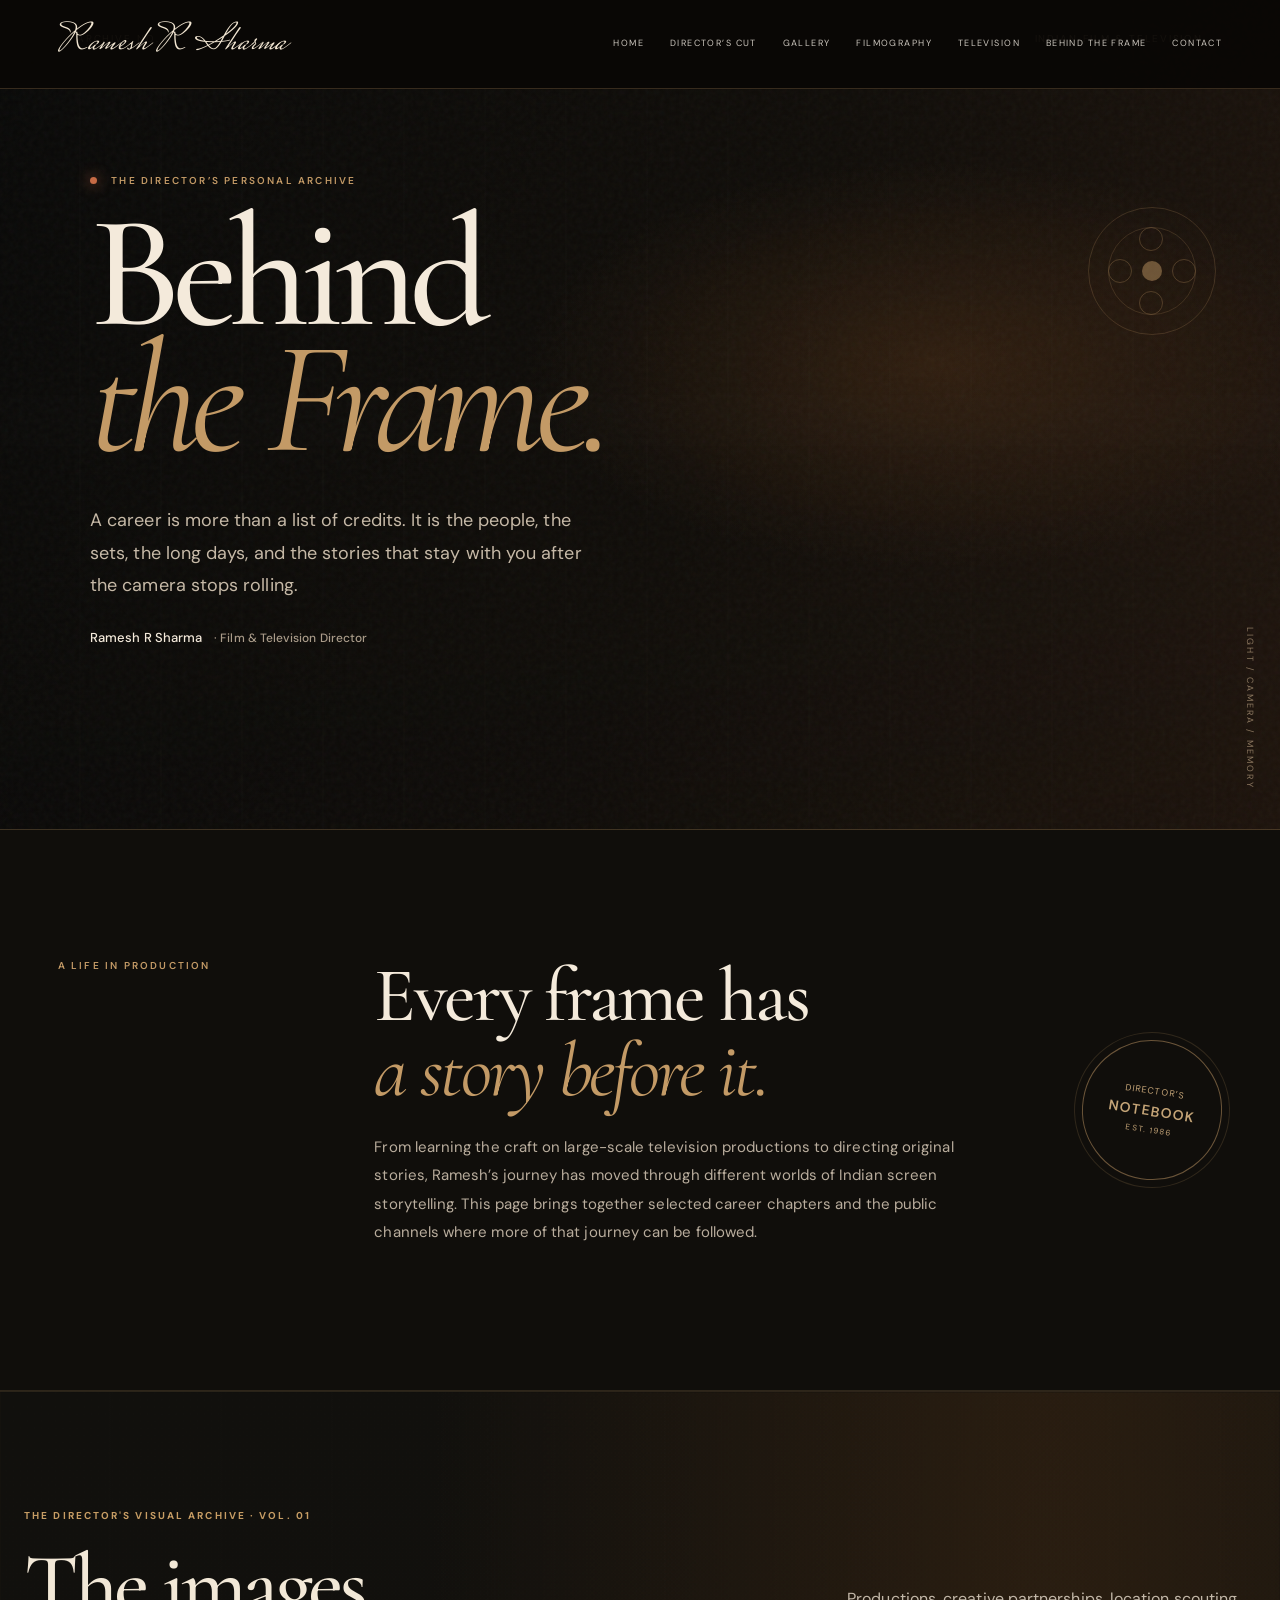
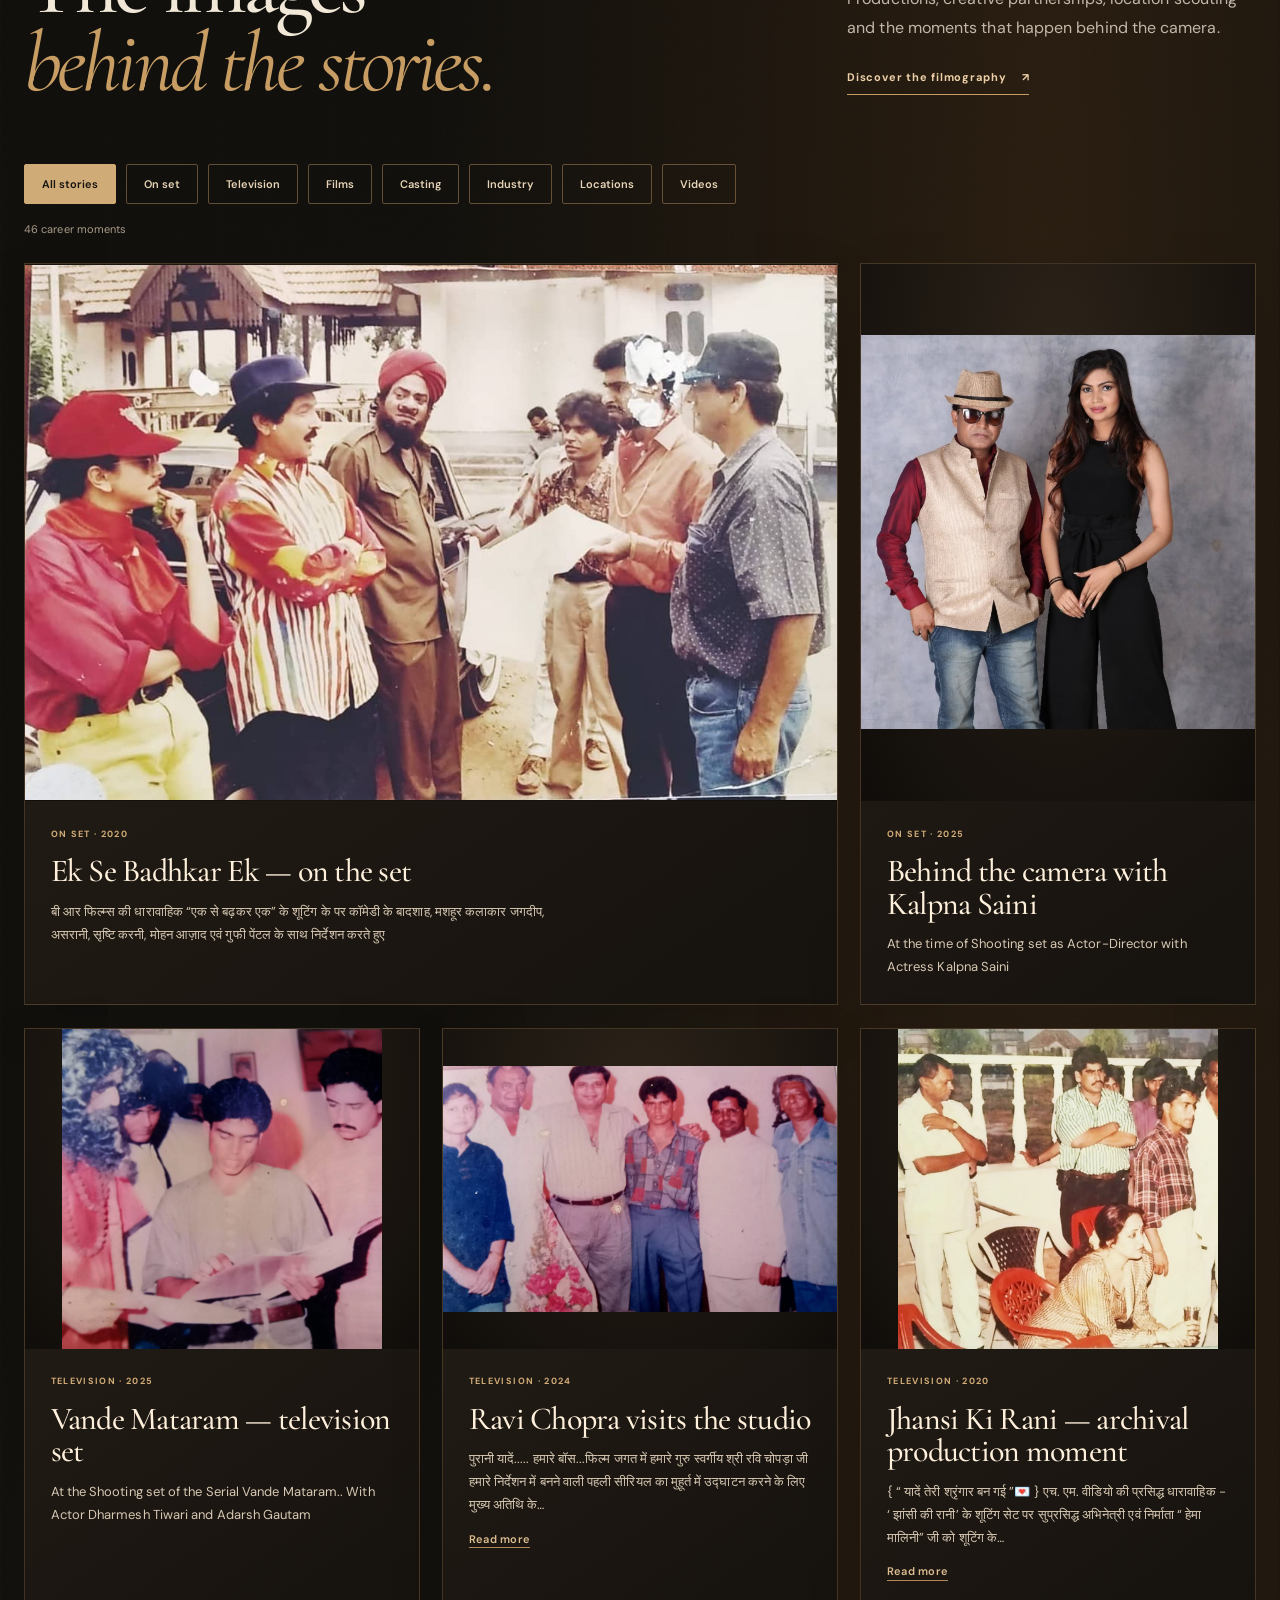
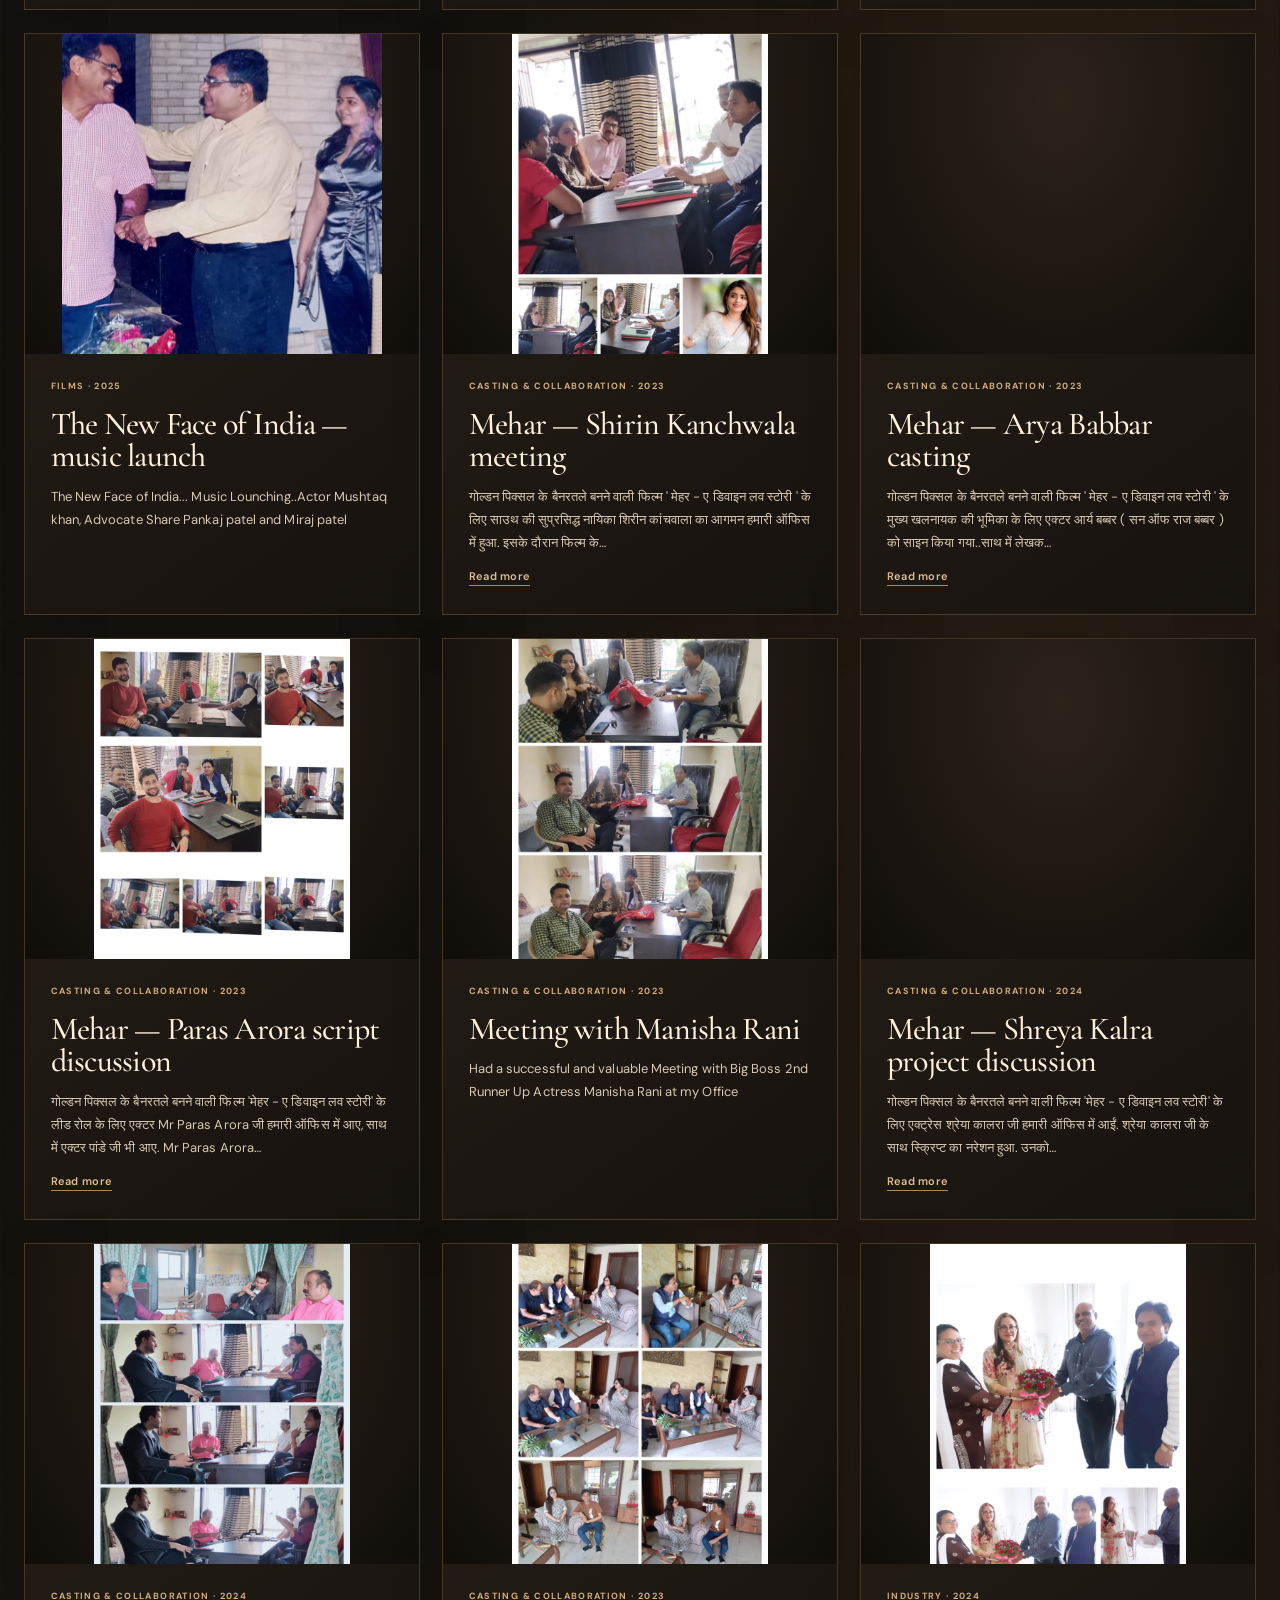
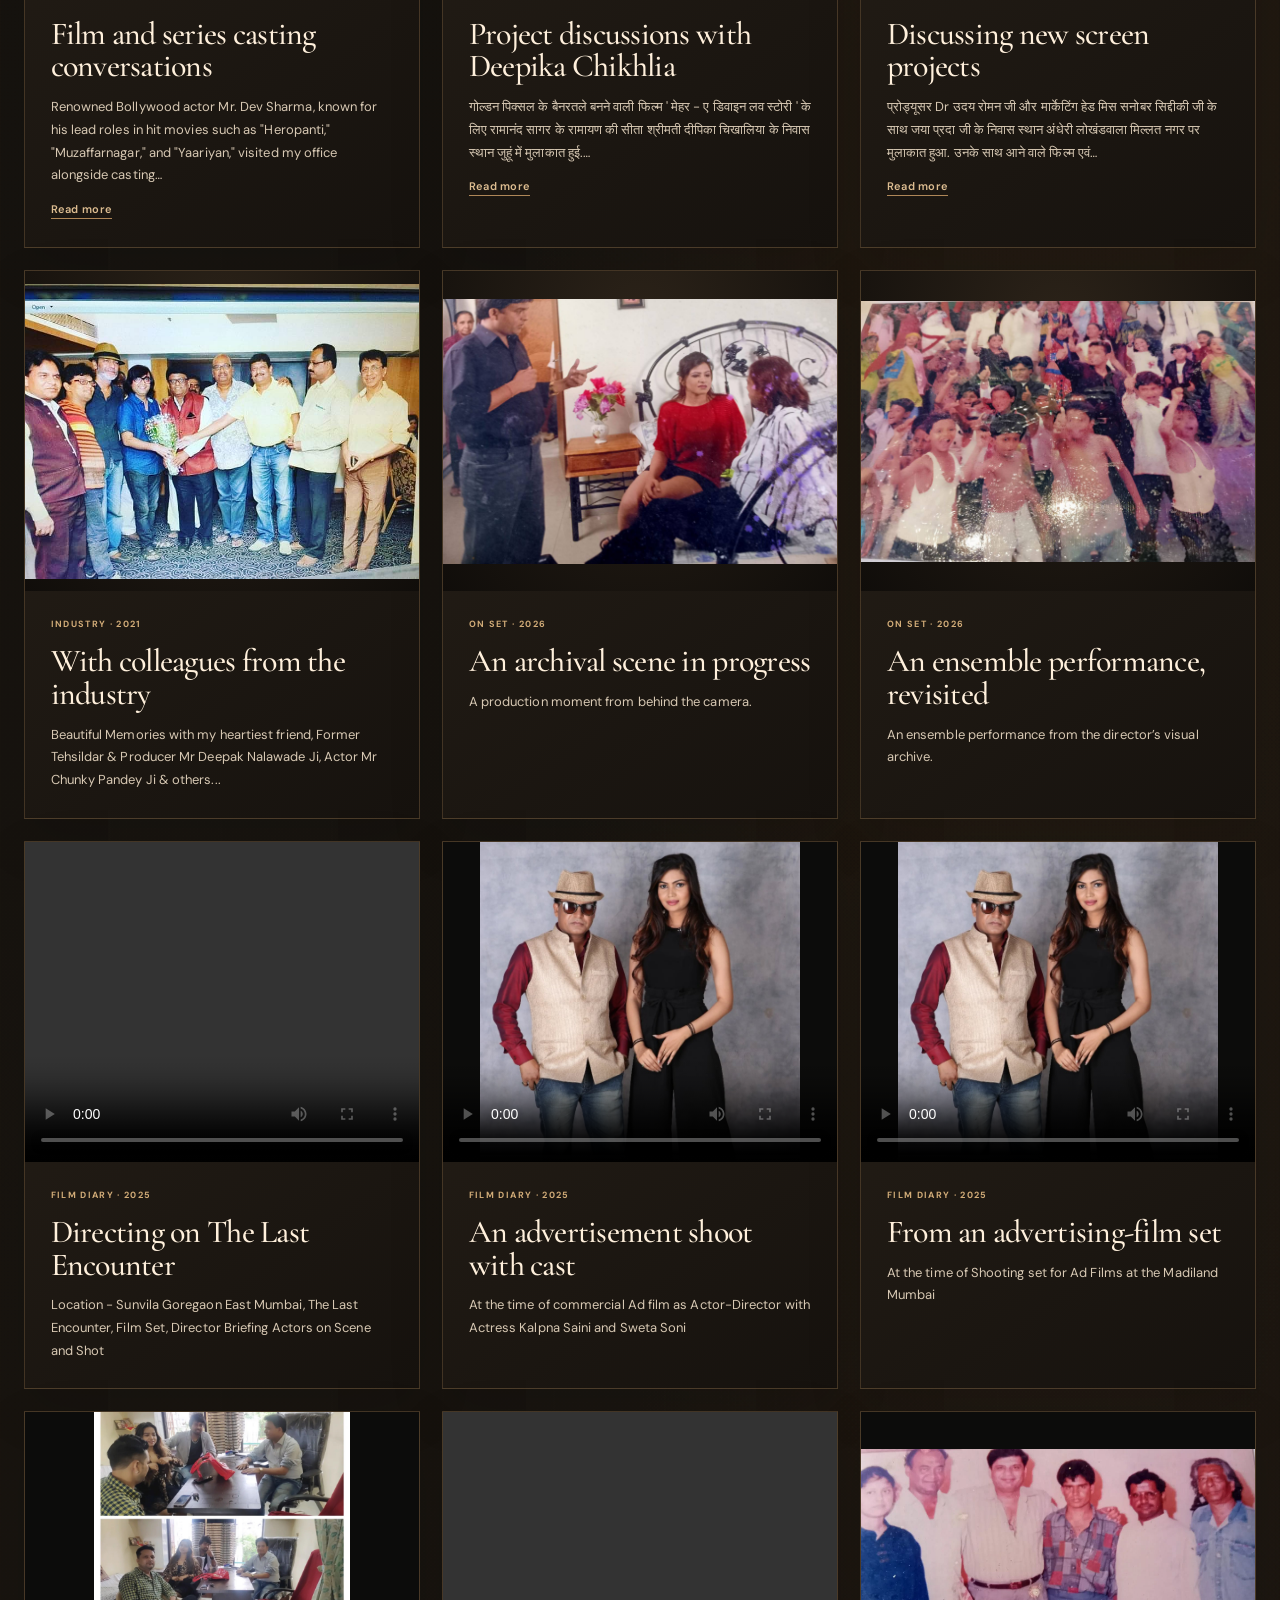
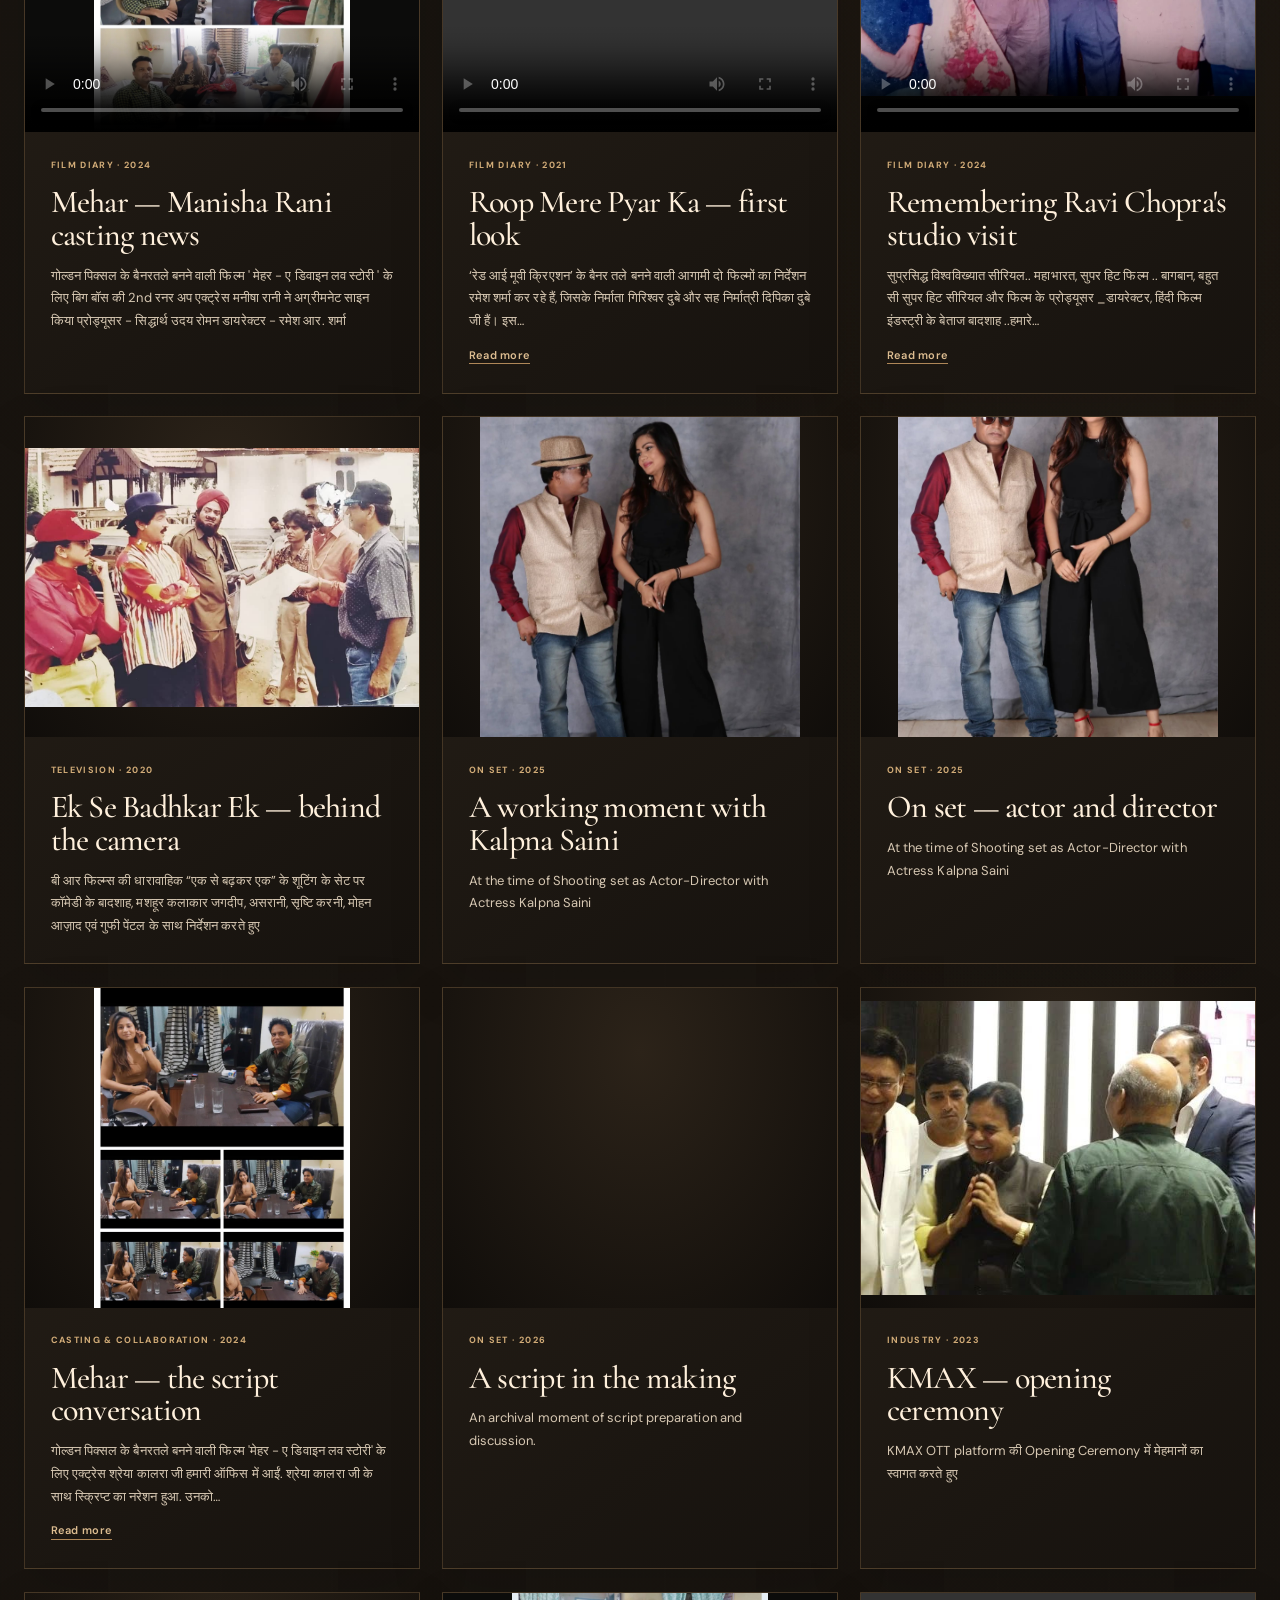
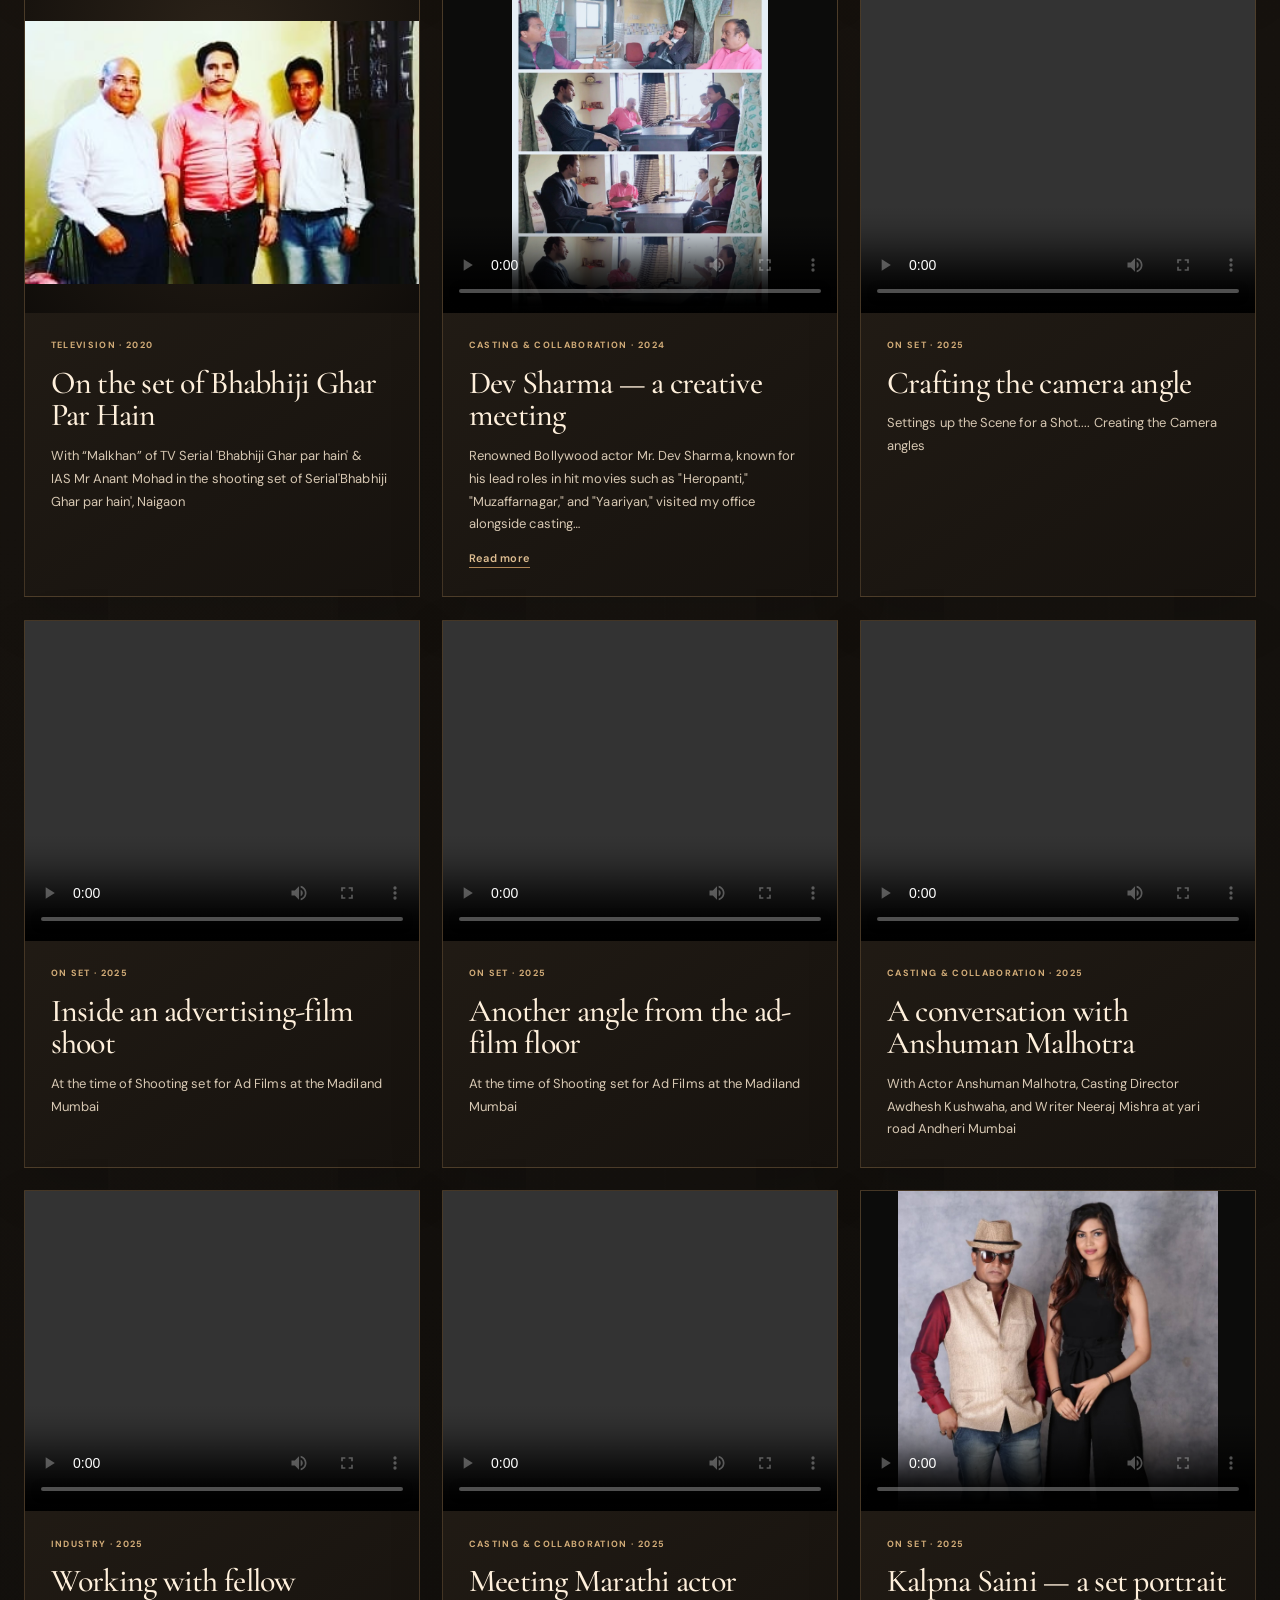
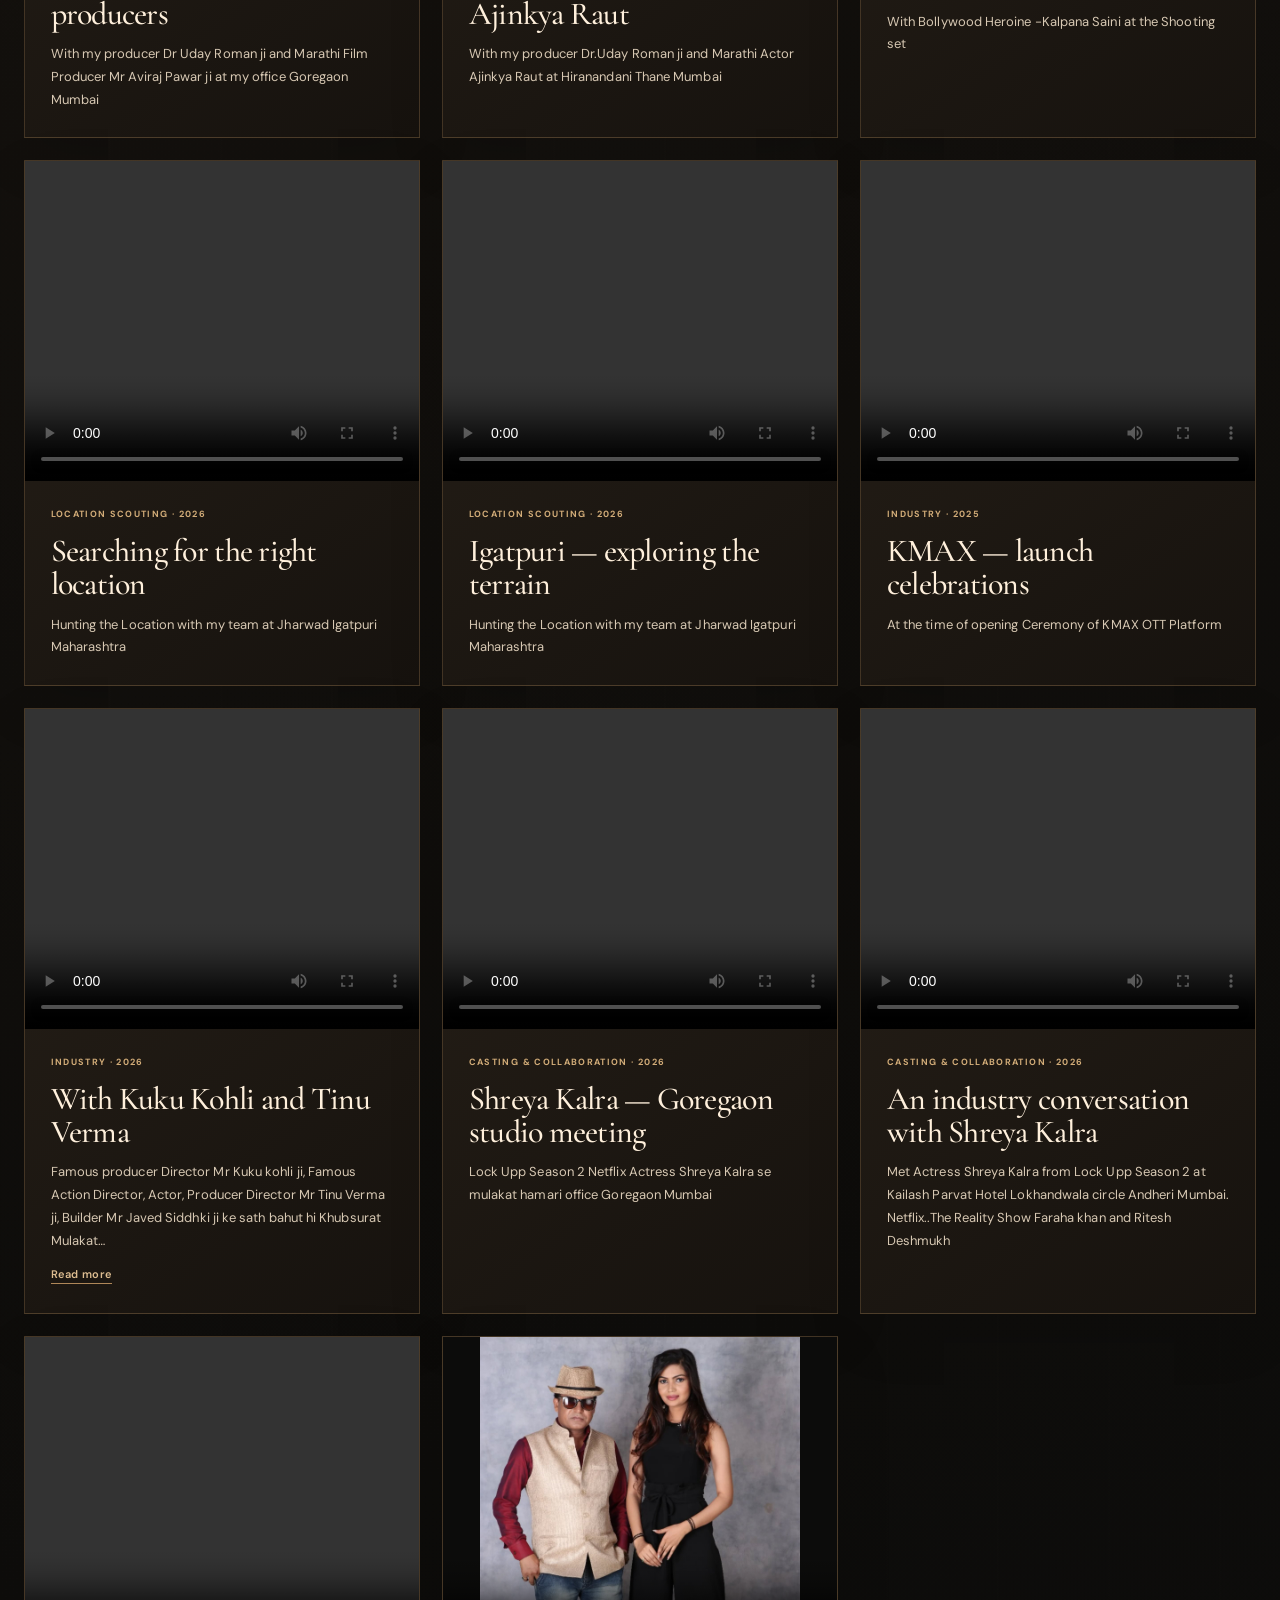
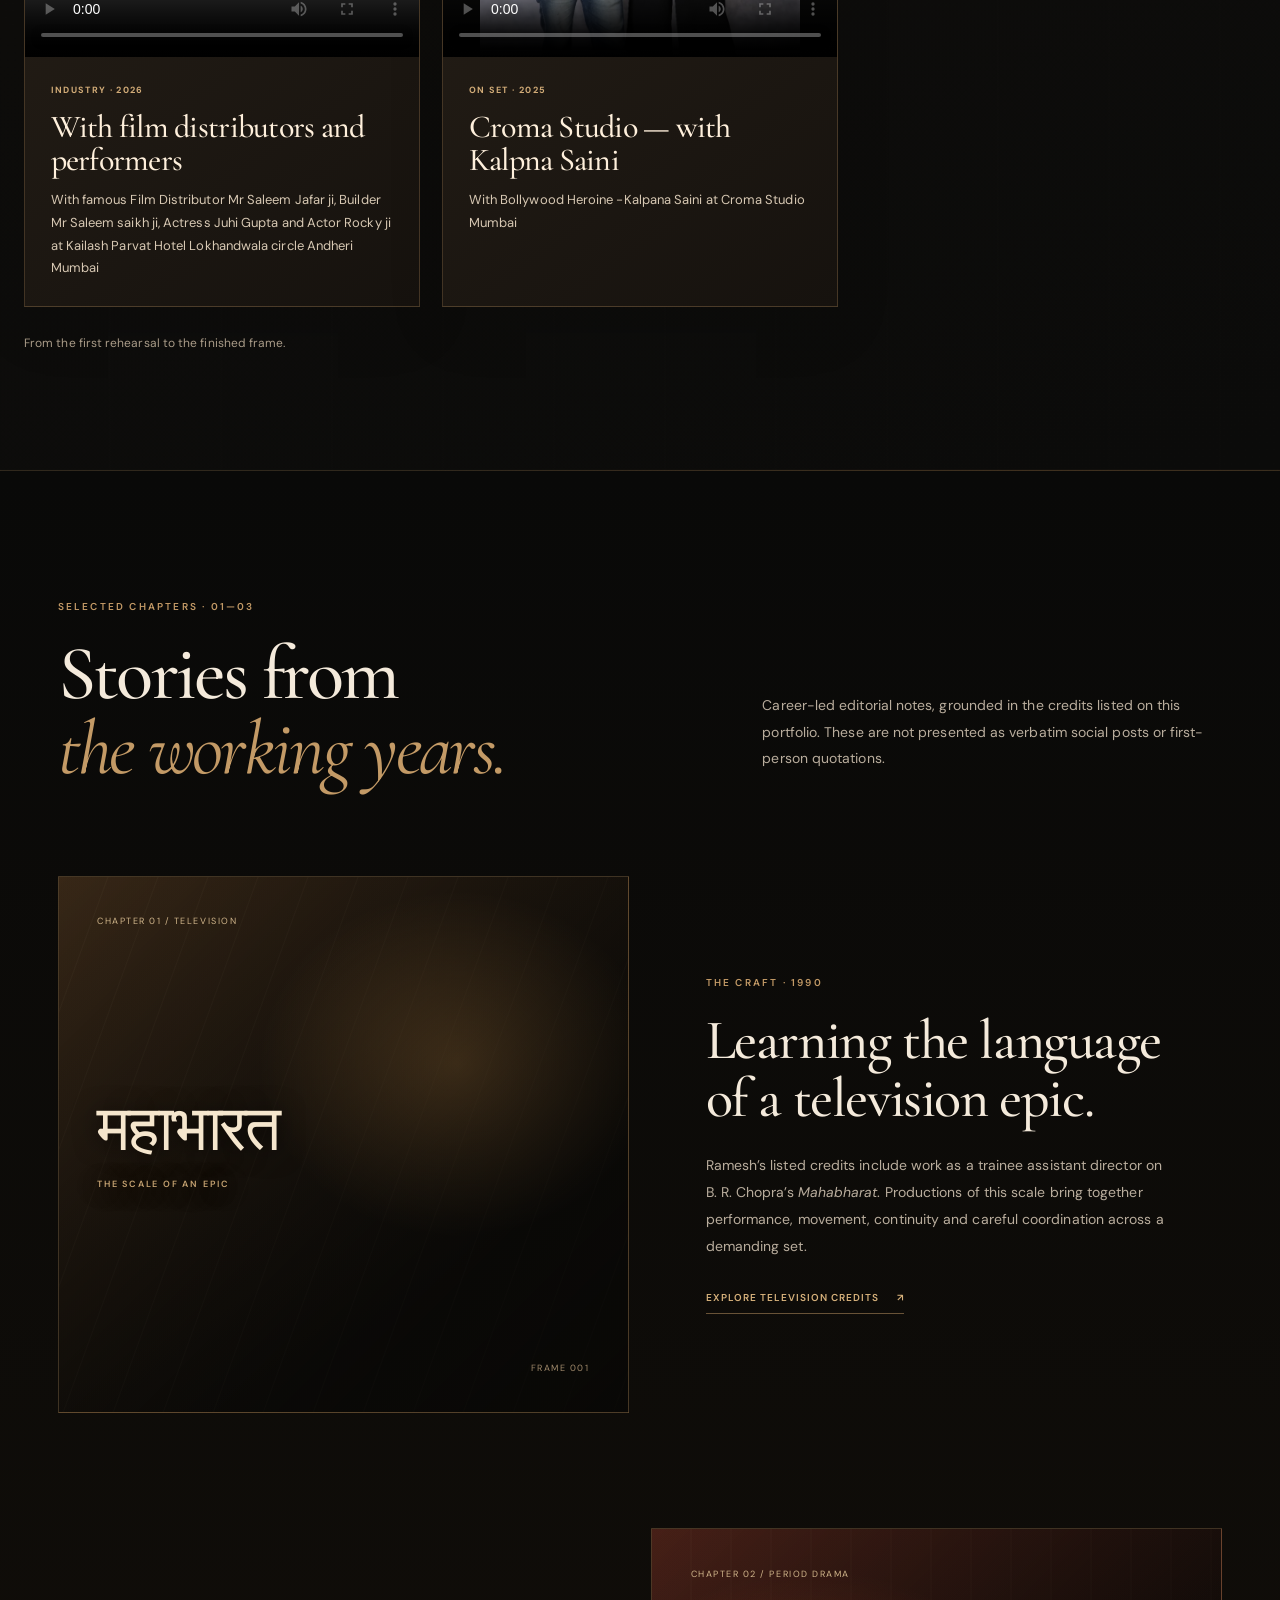
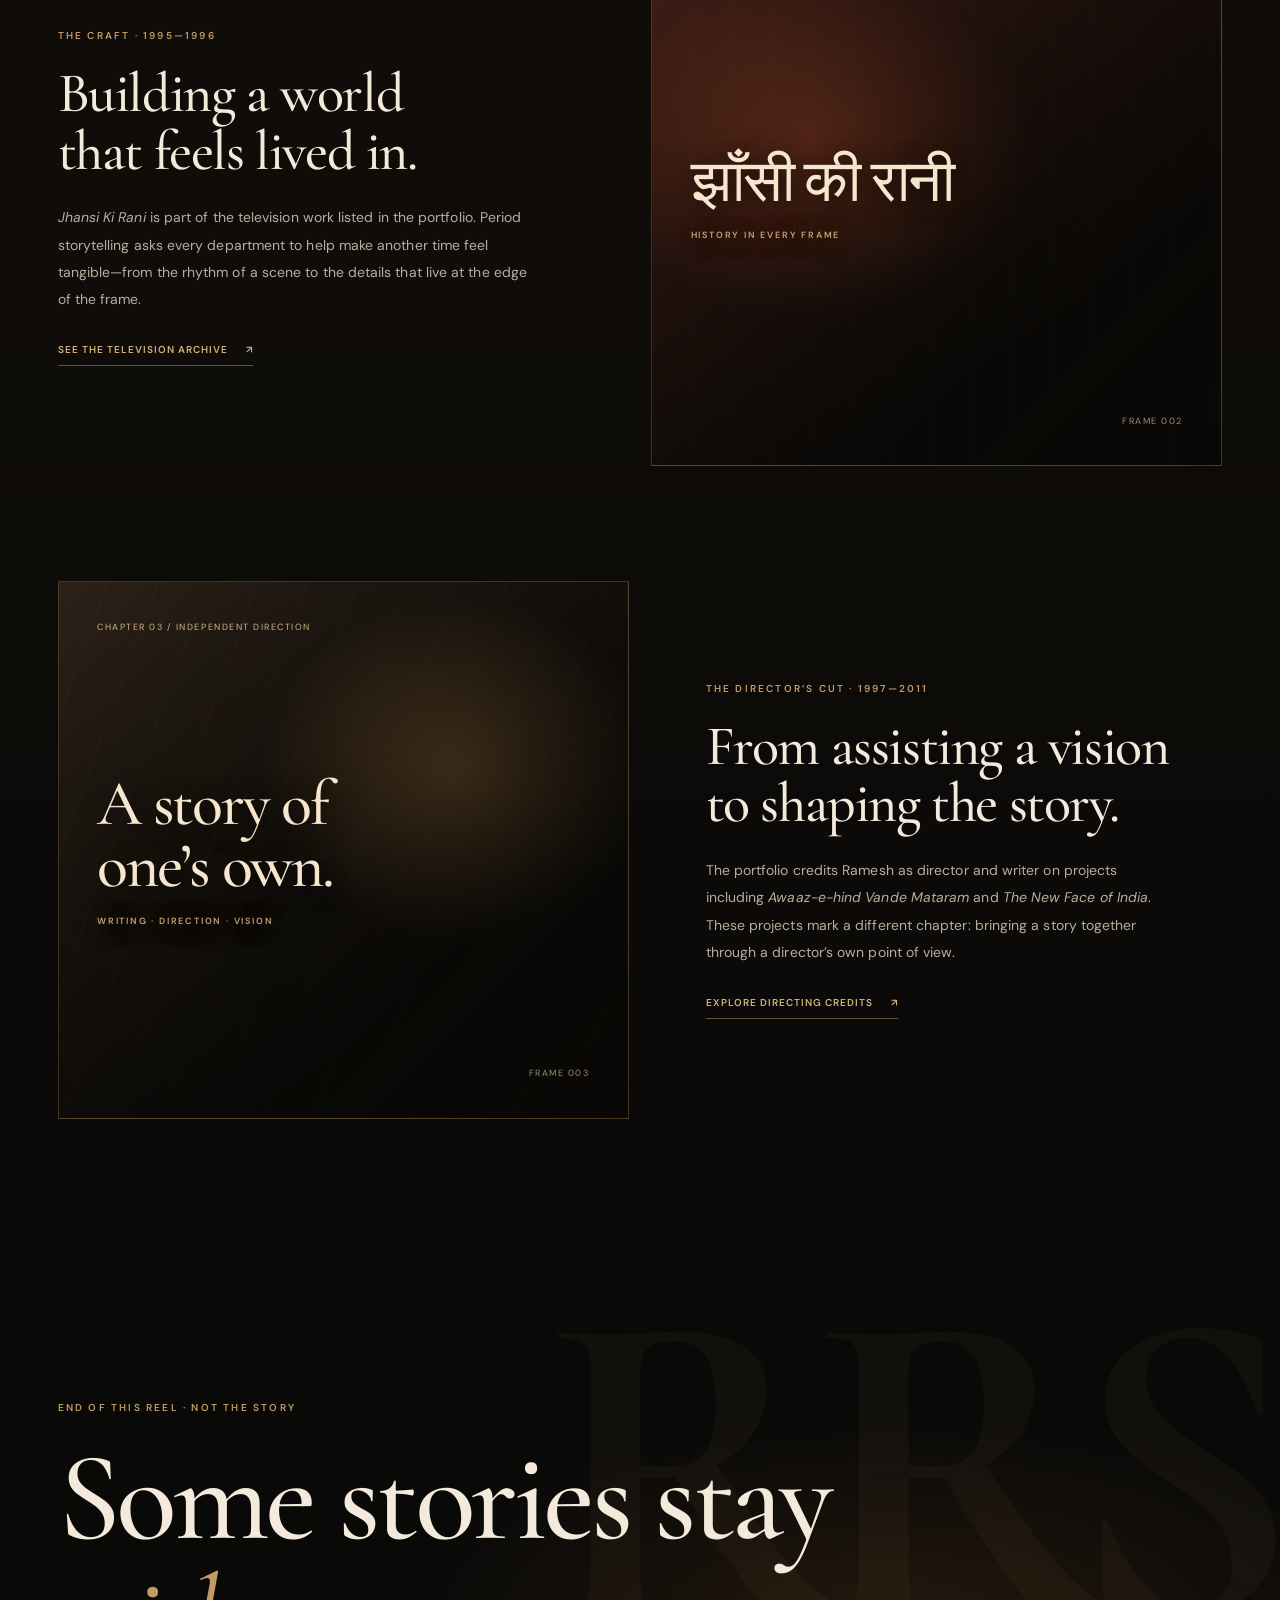
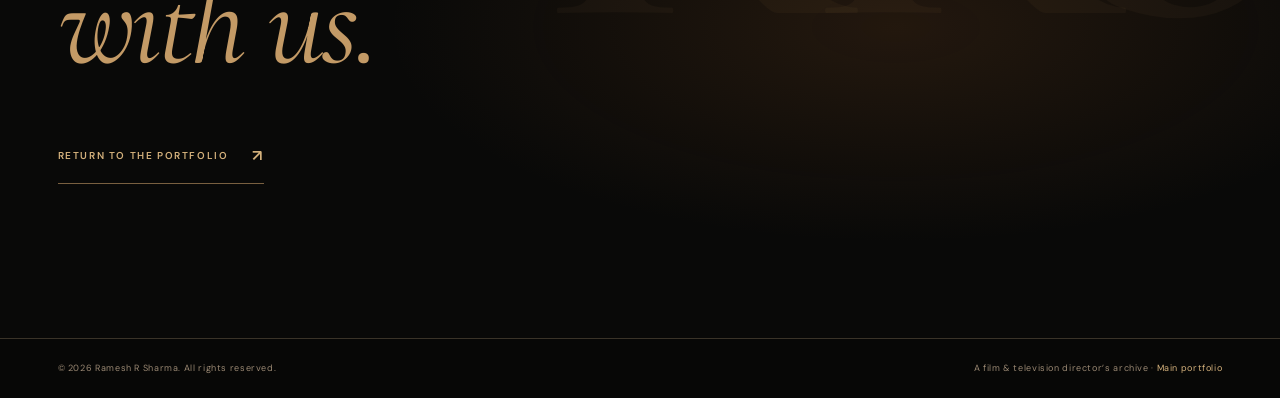
==== commit eea79059: "Polish director portfolio gallery language and archival notes" ====
--- a/behind-the-frame.html
+++ b/behind-the-frame.html
@@ -102,7 +102,7 @@
 <figure class="rrs-visual-card rrs-visual-card--career rrs-visual-card--encounter-briefing rrs-visual-card--clip" data-visual-category="videos" data-visual-kind="video"><div class="rrs-visual-card__media rrs-visual-card__media--video"><video controls playsinline preload="metadata" aria-label="Video: Director briefing performers on a film set"><source src="assets/rrs-career/1447602276432880.mp4" type="video/mp4">This browser cannot play the video.</video></div><figcaption class="rrs-visual-card__caption"><span class="rrs-visual-card__eyebrow">FILM DIARY · 2025</span><h3>Directing on The Last Encounter</h3><p class="rrs-visual-card__excerpt" lang="auto">Location - Sunvila Goregaon East Mumbai, The Last Encounter, Film Set, Director Briefing Actors on Scene and Shot</p></figcaption></figure>
 <figure class="rrs-visual-card rrs-visual-card--career rrs-visual-card--ad-film-cast rrs-visual-card--clip" data-visual-category="videos" data-visual-kind="video"><div class="rrs-visual-card__media rrs-visual-card__media--video"><video controls playsinline preload="metadata" poster="assets/rrs-career/1163999679100338.webp" aria-label="Video: Actor-director on commercial film set"><source src="assets/rrs-career/4078791705724783.mp4" type="video/mp4">This browser cannot play the video.</video></div><figcaption class="rrs-visual-card__caption"><span class="rrs-visual-card__eyebrow">FILM DIARY · 2025</span><h3>An advertisement shoot with cast</h3><p class="rrs-visual-card__excerpt" lang="auto">At the time of commercial Ad film as Actor-Director with Actress Kalpna Saini and Sweta Soni</p></figcaption></figure>
 <figure class="rrs-visual-card rrs-visual-card--career rrs-visual-card--advertisement-on-set rrs-visual-card--clip" data-visual-category="videos" data-visual-kind="video"><div class="rrs-visual-card__media rrs-visual-card__media--video"><video controls playsinline preload="metadata" poster="assets/rrs-career/1163999679100338.webp" aria-label="Video: Behind the scenes of an advertising film shoot"><source src="assets/rrs-career/1016590303759444.mp4" type="video/mp4">This browser cannot play the video.</video></div><figcaption class="rrs-visual-card__caption"><span class="rrs-visual-card__eyebrow">FILM DIARY · 2025</span><h3>From an advertising-film set</h3><p class="rrs-visual-card__excerpt" lang="auto">At the time of Shooting set for Ad Films at the Madiland Mumbai</p></figcaption></figure>
-<figure class="rrs-visual-card rrs-visual-card--career rrs-visual-card--mehar-manisha rrs-visual-card--clip" data-visual-category="videos" data-visual-kind="video"><div class="rrs-visual-card__media rrs-visual-card__media--video"><video controls playsinline preload="metadata" poster="assets/rrs-career/754507893382854.jpg" aria-label="Facebook export video about a film project meeting"><source src="assets/rrs-career/3768113166796754.mp4" type="video/mp4">This browser cannot play the video.</video></div><figcaption class="rrs-visual-card__caption"><span class="rrs-visual-card__eyebrow">FILM DIARY · 2024</span><h3>Mehar — Manisha Rani casting news</h3><p class="rrs-visual-card__excerpt" lang="auto">गोल्डन पिक्सल के बैनरतले बनने वाली फिल्म &#39; मेहर - ए डिवाइन लव स्टोरी &#39; के लिए बिग बॉस की 2nd रनर अप एक्ट्रेस मनीषा रानी ने अग्रीमनेट साइन किया प्रोड्यूसर - सिद्धार्थ उदय रोमन डायरेक्टर - रमेश आर. शर्मा</p></figcaption></figure>
+<figure class="rrs-visual-card rrs-visual-card--career rrs-visual-card--mehar-manisha rrs-visual-card--clip" data-visual-category="videos" data-visual-kind="video"><div class="rrs-visual-card__media rrs-visual-card__media--video"><video controls playsinline preload="metadata" poster="assets/rrs-career/754507893382854.jpg" aria-label="Film project casting announcement and meeting"><source src="assets/rrs-career/3768113166796754.mp4" type="video/mp4">This browser cannot play the video.</video></div><figcaption class="rrs-visual-card__caption"><span class="rrs-visual-card__eyebrow">FILM DIARY · 2024</span><h3>Mehar — Manisha Rani casting news</h3><p class="rrs-visual-card__excerpt" lang="auto">गोल्डन पिक्सल के बैनरतले बनने वाली फिल्म &#39; मेहर - ए डिवाइन लव स्टोरी &#39; के लिए बिग बॉस की 2nd रनर अप एक्ट्रेस मनीषा रानी ने अग्रीमनेट साइन किया प्रोड्यूसर - सिद्धार्थ उदय रोमन डायरेक्टर - रमेश आर. शर्मा</p></figcaption></figure>
 <figure class="rrs-visual-card rrs-visual-card--career rrs-visual-card--roop-film-launch rrs-visual-card--clip" data-visual-category="videos" data-visual-kind="video"><div class="rrs-visual-card__media rrs-visual-card__media--video"><video controls playsinline preload="metadata" aria-label="Video showing first-look launch material from Roop Mere Pyar Ka"><source src="assets/rrs-career/1015698772552256.mp4" type="video/mp4">This browser cannot play the video.</video></div><figcaption class="rrs-visual-card__caption"><span class="rrs-visual-card__eyebrow">FILM DIARY · 2021</span><h3>Roop Mere Pyar Ka — first look</h3><p class="rrs-visual-card__excerpt" lang="auto">‘रेड आई मूवी क्रिएशन’ के बैनर तले बनने वाली आगामी दो फिल्मों का निर्देशन रमेश शर्मा कर रहे हैं, जिसके निर्माता गिरिश्वर दुबे और सह निर्मात्री दिपिका दुबे जी हैं। इस…</p><details class="rrs-visual-card__original"><summary>Read more</summary><p lang="auto">‘रेड आई मूवी क्रिएशन’ के बैनर तले बनने वाली आगामी दो फिल्मों का निर्देशन रमेश शर्मा कर रहे हैं, जिसके निर्माता गिरिश्वर दुबे और सह निर्मात्री दिपिका दुबे जी हैं। इस प्रोडेक्शन की फिल्म ‘रूप मेरे प्यार का’ फर्स्ट लुक भव्य पैमाने पर मुंबई में लॉन्च कर दिया गया है।</p></details></figcaption></figure>
 <figure class="rrs-visual-card rrs-visual-card--career rrs-visual-card--ravi-chopra-archive rrs-visual-card--clip" data-visual-category="videos" data-visual-kind="video"><div class="rrs-visual-card__media rrs-visual-card__media--video"><video controls playsinline preload="metadata" poster="assets/rrs-career/993051049528536.webp" aria-label="Historical television production slide video"><source src="assets/rrs-career/1082054406321781.mp4" type="video/mp4">This browser cannot play the video.</video></div><figcaption class="rrs-visual-card__caption"><span class="rrs-visual-card__eyebrow">FILM DIARY · 2024</span><h3>Remembering Ravi Chopra&#39;s studio visit</h3><p class="rrs-visual-card__excerpt" lang="auto">सुप्रसिद्ध विश्वविख्यात सीरियल.. महाभारत, सुपर हिट फिल्म .. बागबान, बहुत सी सुपर हिट सीरियल और फिल्म के प्रोड्यूसर _डायरेक्टर, हिंदी फिल्म इंडस्ट्री के बेताज बादशाह ..हमारे…</p><details class="rrs-visual-card__original"><summary>Read more</summary><p lang="auto">सुप्रसिद्ध विश्वविख्यात सीरियल.. महाभारत, सुपर हिट फिल्म .. बागबान, बहुत सी सुपर हिट सीरियल और फिल्म के प्रोड्यूसर _डायरेक्टर, हिंदी फिल्म इंडस्ट्री के बेताज बादशाह ..हमारे बॉस , फिल्म इंडस्ट्री में हमारे गुरू स्वर्गीव श्री रवि चोपड़ा जी एसेल स्टूडियो मुंबई में हमारे शूटिंग सेट पर मुख्य अतिथि के रूप में सीरियल का उद्घाटन करने पहुंचे..... स्वर्गीव श्री रवि चोपड़ा जी मुहुर्त शॉट का क्लैप देते हुए..... साथ में एक्ट्रेस श्रृष्टि कर्णिक, एक्ट्रेस आशा सिंह, प्रोड्यूसर स्वर्गीय श्री बाबूलाल Bodul जी, कैमरामैन DOP स्वर्गीय श्री अशोक राव (मंसूर भाई).... स्वर्गीव श्री रवि चोपड़ा जी की याद में....</p></details></figcaption></figure>
 <figure class="rrs-visual-card rrs-visual-card--career rrs-visual-card--ek-se-badhkar-ek-set-two" data-visual-category="television" data-visual-kind="photo"><a class="rrs-visual-card__media" href="assets/rrs-career/141506644215923.jpg" target="_blank" rel="noopener noreferrer" aria-label="View full photograph: Ek Se Badhkar Ek — behind the camera"><img src="assets/rrs-career/141506644215923.jpg" alt="Production team during filming of Ek Se Badhkar Ek" loading="lazy" decoding="async"><span class="rrs-visual-card__zoom" aria-hidden="true">VIEW PHOTO ↗</span></a><figcaption class="rrs-visual-card__caption"><span class="rrs-visual-card__eyebrow">TELEVISION · 2020</span><h3>Ek Se Badhkar Ek — behind the camera</h3><p class="rrs-visual-card__excerpt" lang="auto">बी आर फिल्म्स की धारावाहिक “एक से बढ़कर एक” के शूटिंग के सेट पर कॉमेडी के बादशाह, मशहूर कलाकार जगदीप, असरानी, सृष्टि करनी, मोहन आज़ाद एवं गुफी पेंटल के साथ निर्देशन करते हुए</p></figcaption></figure>
@@ -159,23 +159,6 @@
       </div>
     </section>
 
-    <section class="archive-social" aria-labelledby="social-title">
-      <div class="container">
-        <div class="archive-section-head archive-section-head--social">
-          <div><p class="archive-eyebrow">FOLLOW THE STORY</p><h2 id="social-title">The story<br><em>continues off-screen.</em></h2></div>
-          <p>Visit Ramesh’s linked public profiles for updates, professional milestones and posts. Social platforms may require sign-in to view some content.</p>
-        </div>
-        
-        <div class="archive-social__grid">
-          <a class="archive-social-card archive-social-card--instagram" href="https://www.instagram.com/directoramesharma123/" target="_blank" rel="noopener noreferrer"><span class="archive-social-card__index">01 / VISUAL DIARY</span><span class="archive-social-card__symbol" aria-hidden="true">◎</span><strong>Instagram</strong><span class="archive-social-card__desc">Photographs, moments and updates from the director’s public profile.</span><span class="archive-social-card__action">OPEN PROFILE ↗</span></a>
-          <a class="archive-social-card archive-social-card--linkedin" href="https://in.linkedin.com/in/ramesh-r-sharma-26b376137" target="_blank" rel="noopener noreferrer"><span class="archive-social-card__index">02 / PROFESSIONAL NOTES</span><span class="archive-social-card__symbol" aria-hidden="true">in</span><strong>LinkedIn</strong><span class="archive-social-card__desc">Professional background and industry updates.</span><span class="archive-social-card__action">OPEN PROFILE ↗</span></a>
-          <a class="archive-social-card archive-social-card--facebook" href="https://www.facebook.com/directoramesharma/" target="_blank" rel="noopener noreferrer"><span class="archive-social-card__index">03 / COMMUNITY</span><span class="archive-social-card__symbol" aria-hidden="true">f</span><strong>Facebook</strong><span class="archive-social-card__desc">Public profile and shared updates.</span><span class="archive-social-card__action">OPEN PROFILE ↗</span></a>
-          <a class="archive-social-card archive-social-card--imdb" href="https://www.imdb.com/name/nm13643229/" target="_blank" rel="noopener noreferrer"><span class="archive-social-card__index">04 / SCREEN CREDITS</span><span class="archive-social-card__symbol" aria-hidden="true">IMDb</span><strong>IMDb</strong><span class="archive-social-card__desc">A reference point for screen credits and filmography.</span><span class="archive-social-card__action">VIEW CREDITS ↗</span></a>
-        </div>
-        <p class="archive-social__note">Profile links are provided as destinations. This page does not reproduce private content or imply that every post has been independently verified.</p>
-      </div>
-    </section>
-
     <section class="archive-closing">
       <div class="archive-closing__mark" aria-hidden="true">RRS</div>
       <div class="container archive-closing__inner"><p class="archive-eyebrow">END OF THIS REEL · NOT THE STORY</p><h2>Some stories stay<br><em>with us.</em></h2><a class="archive-return" href="index.html">RETURN TO THE PORTFOLIO <span>↗</span></a></div>
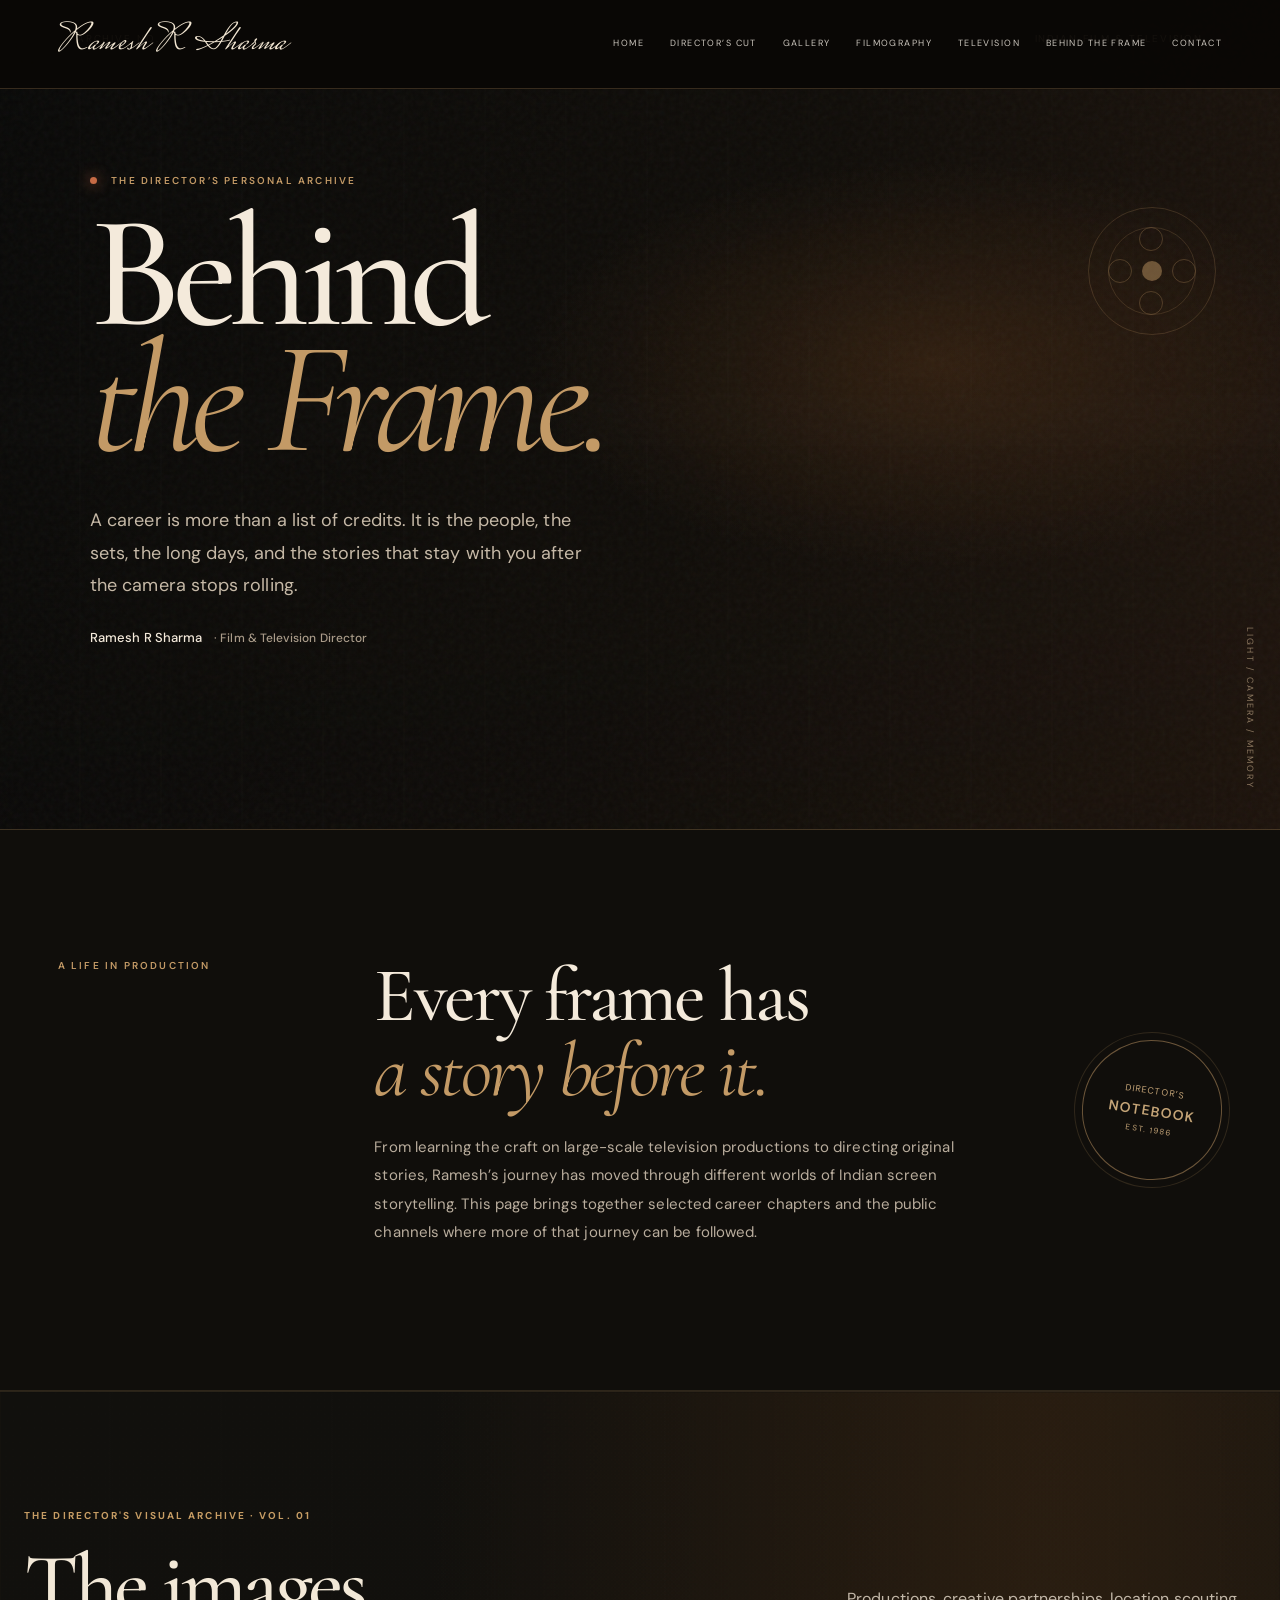
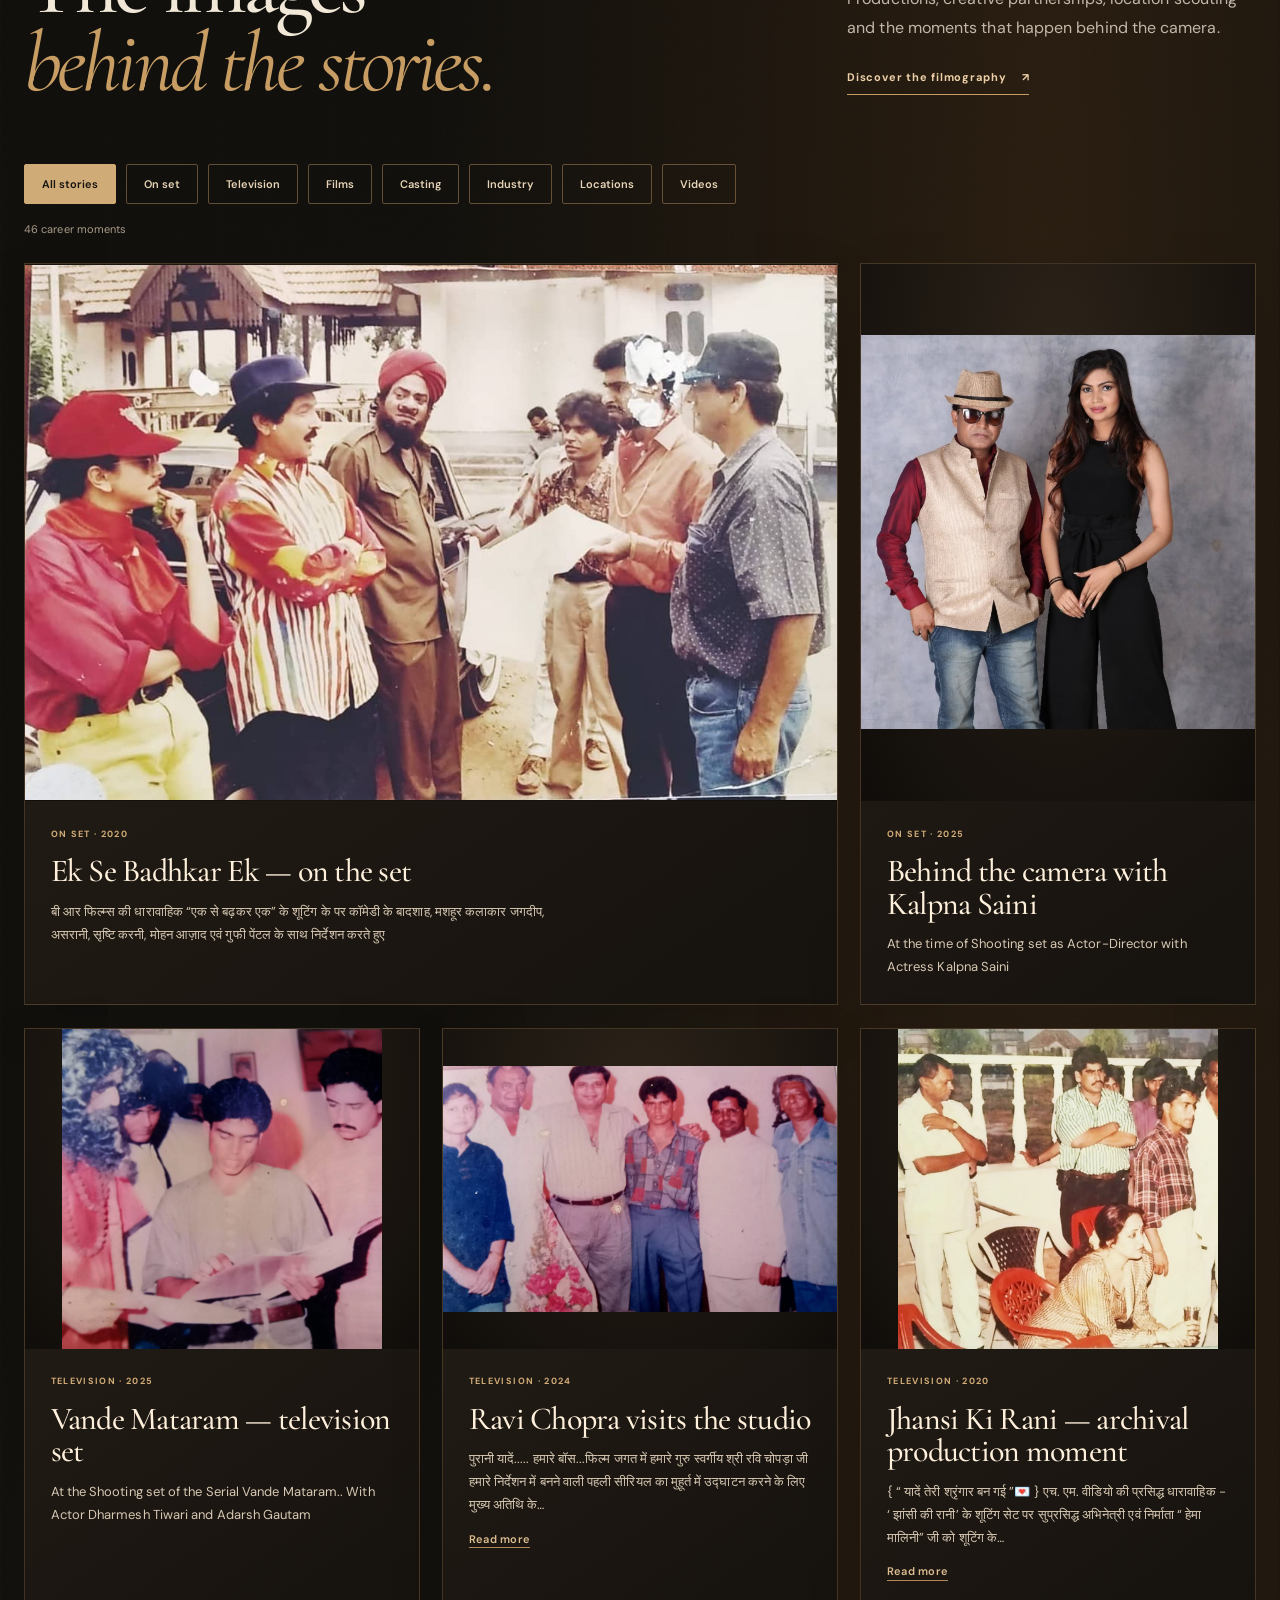
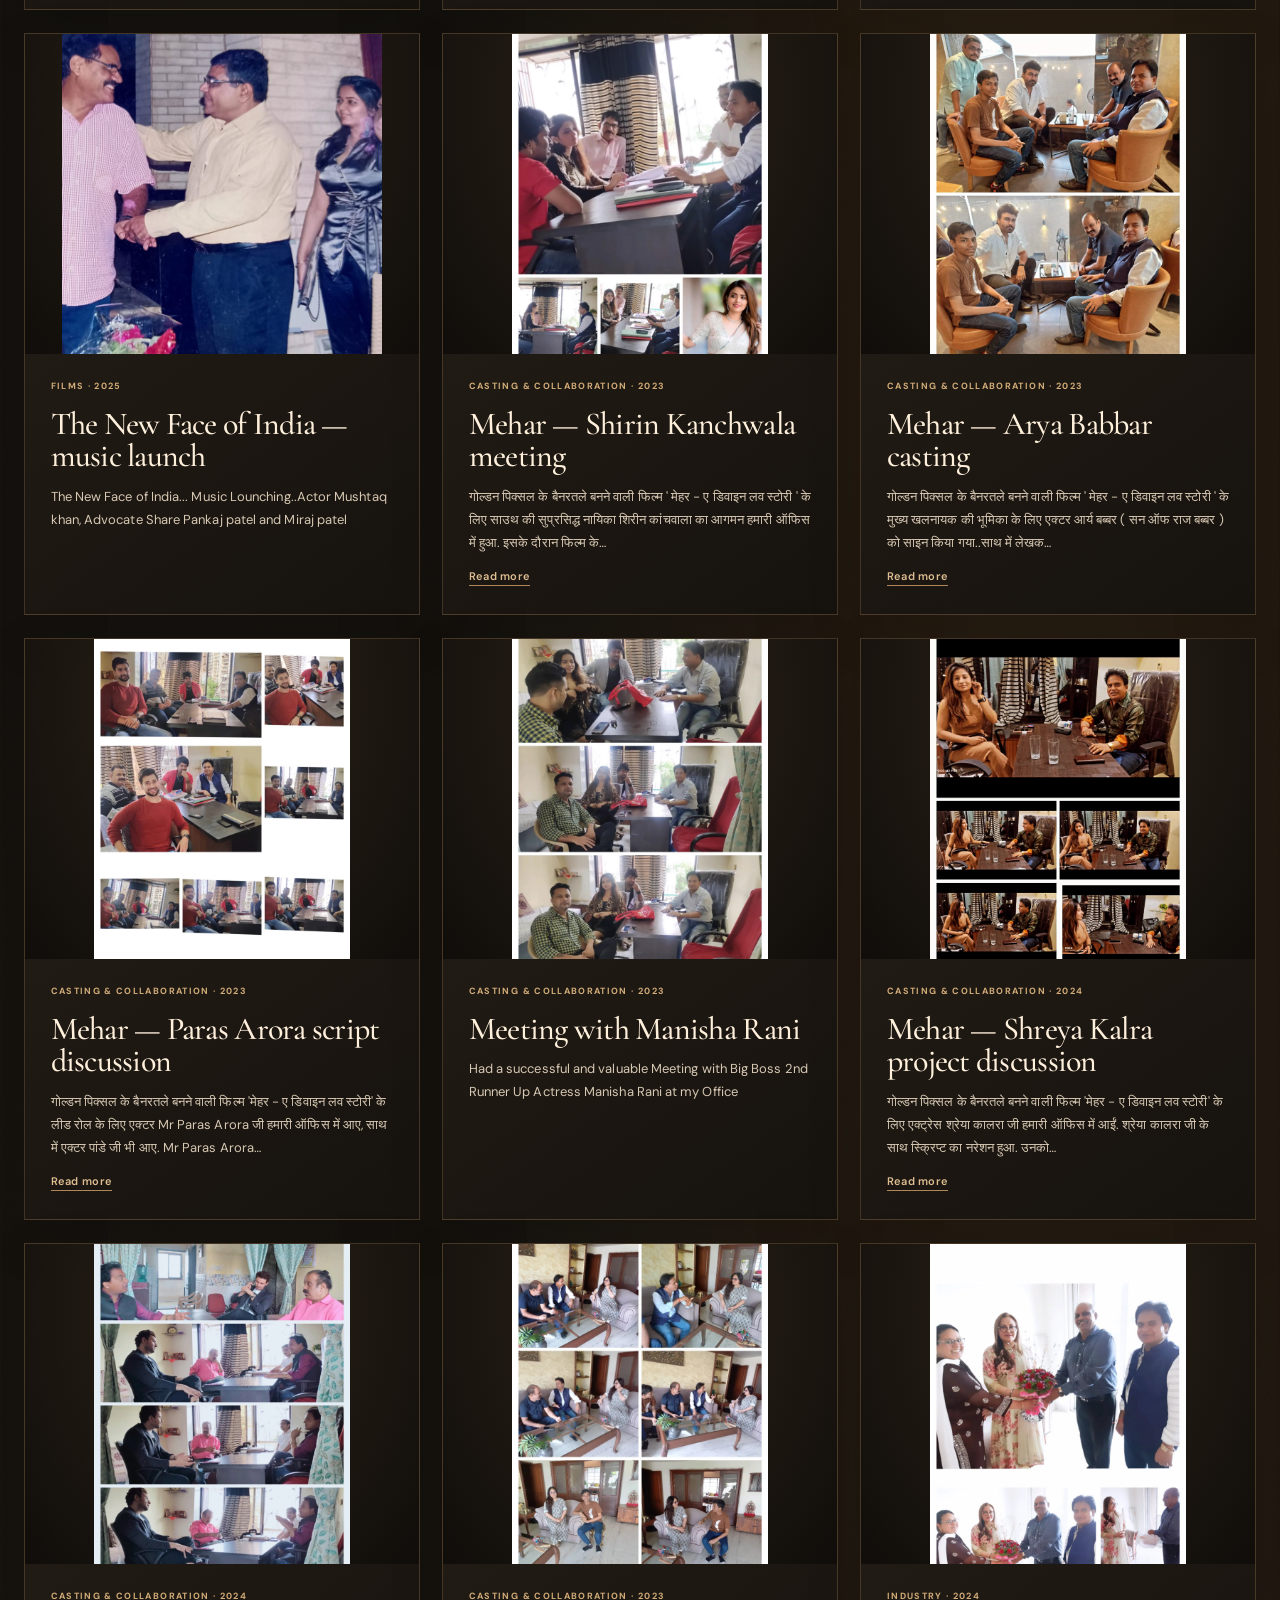
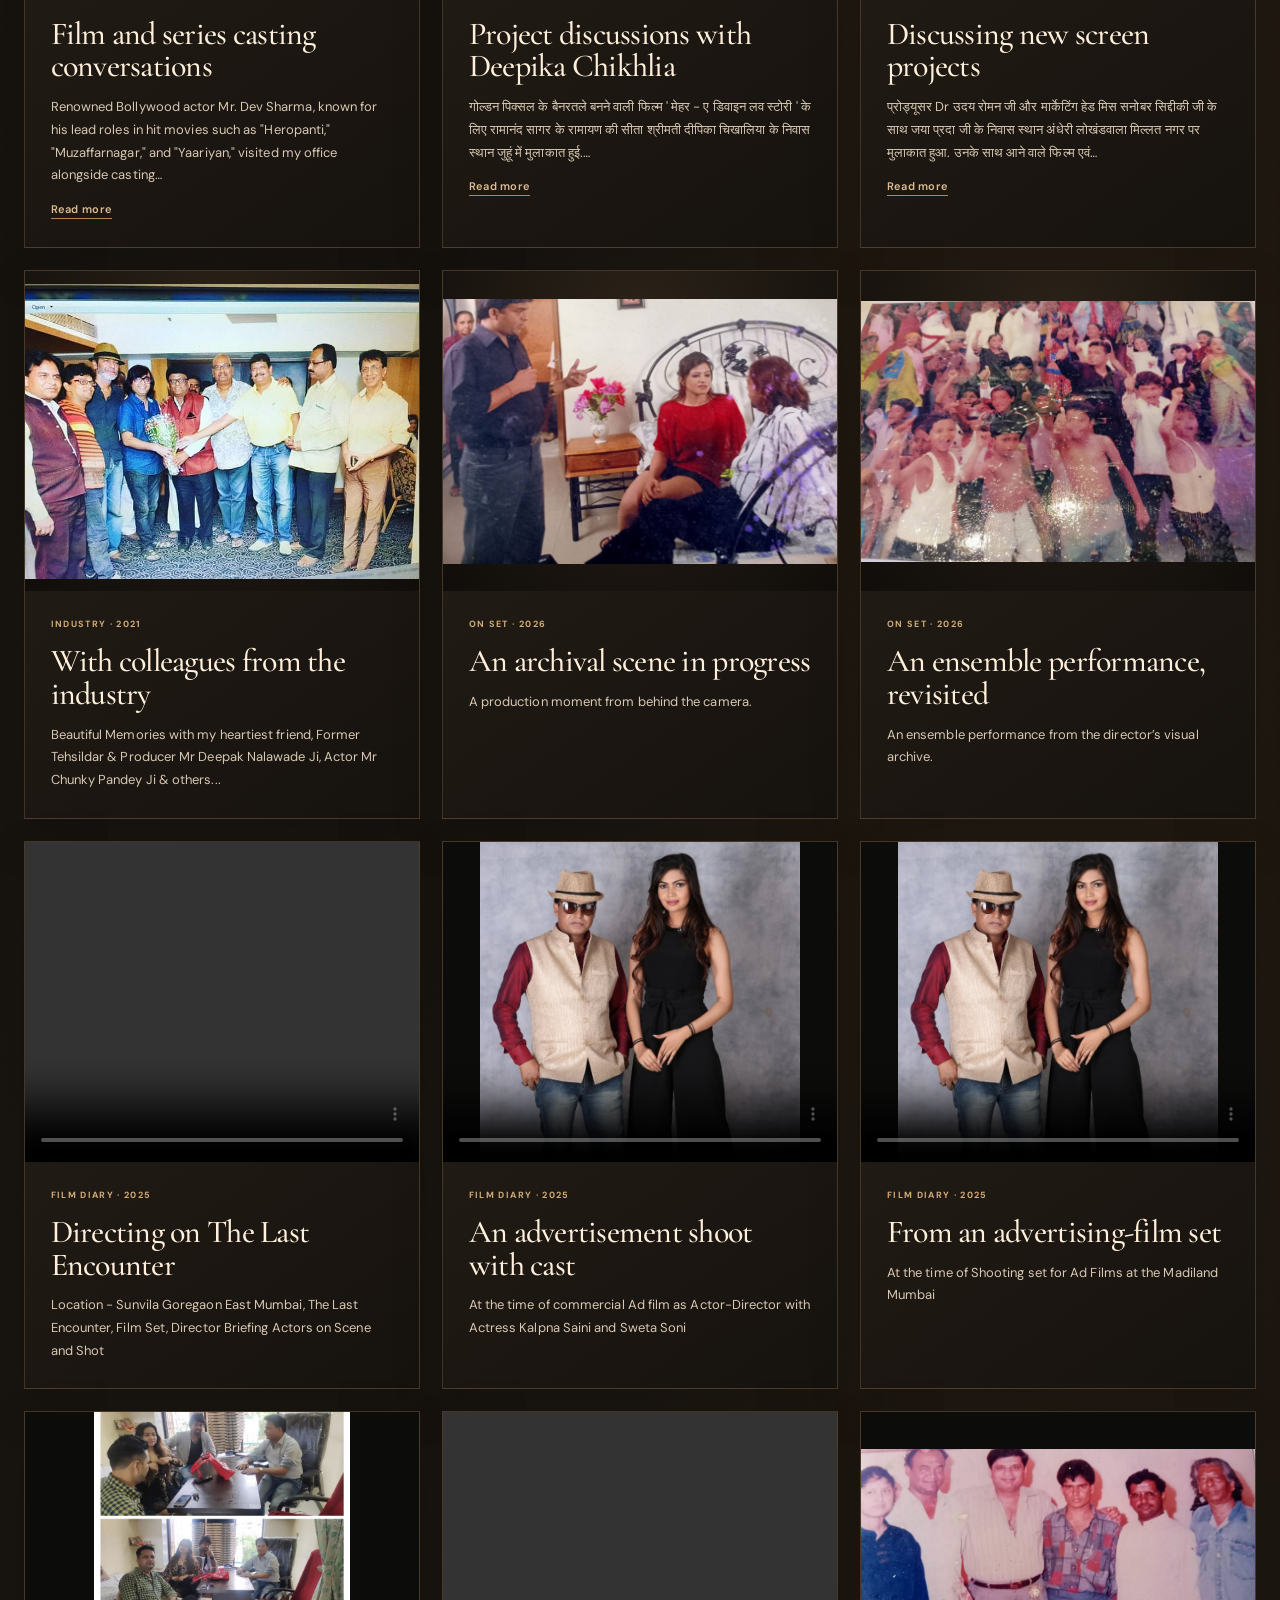
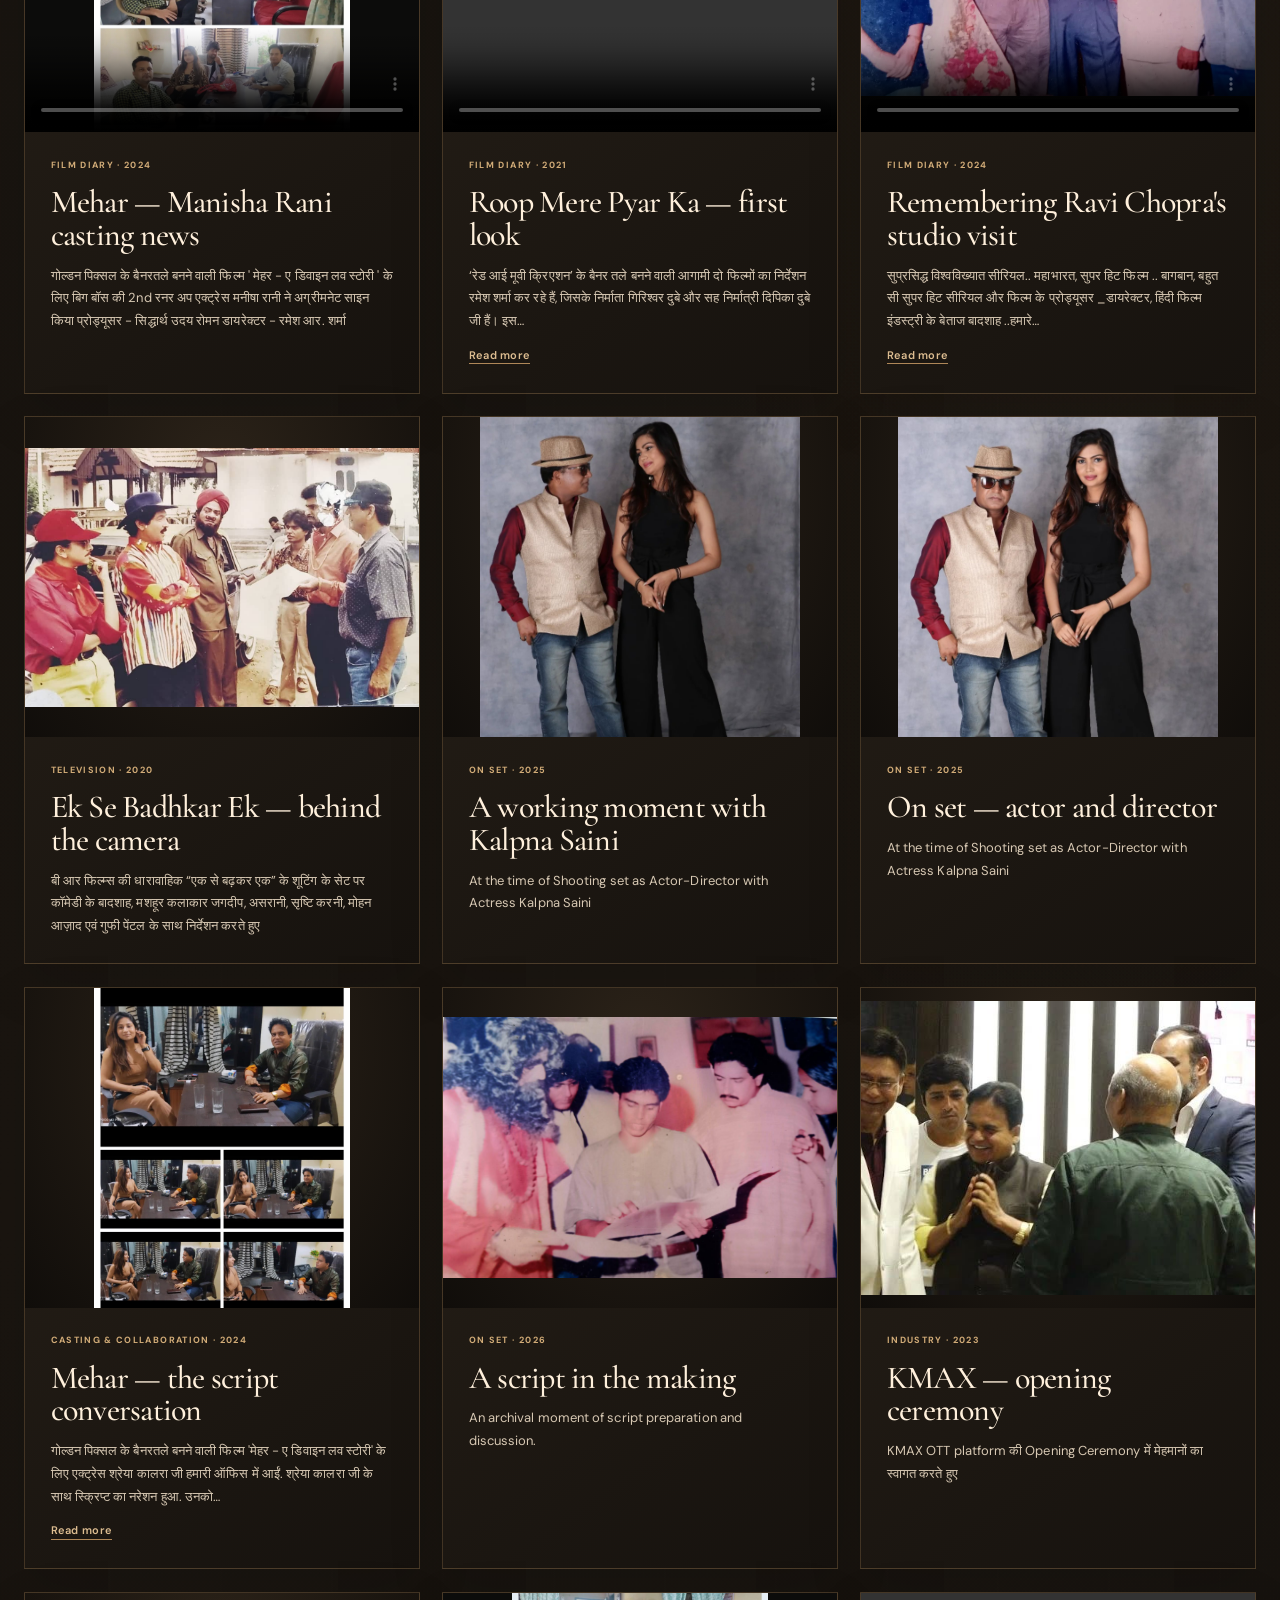
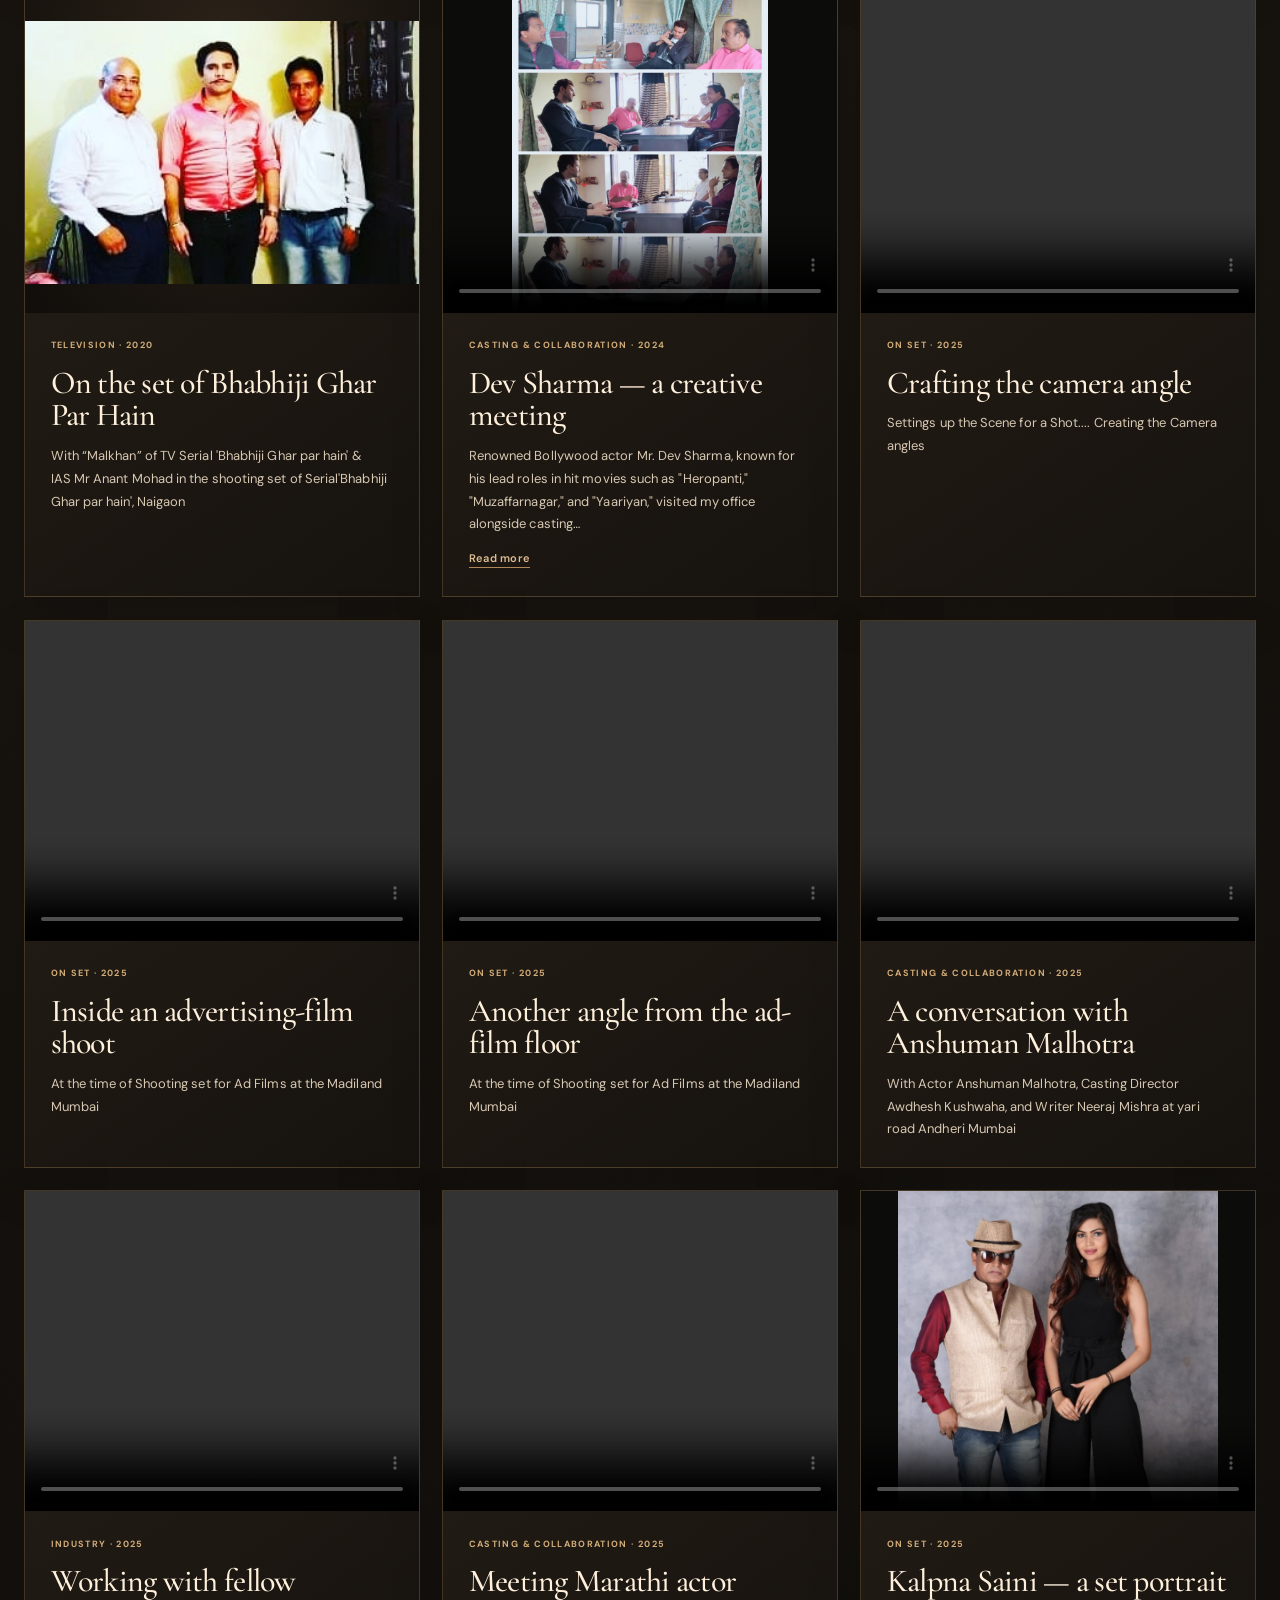
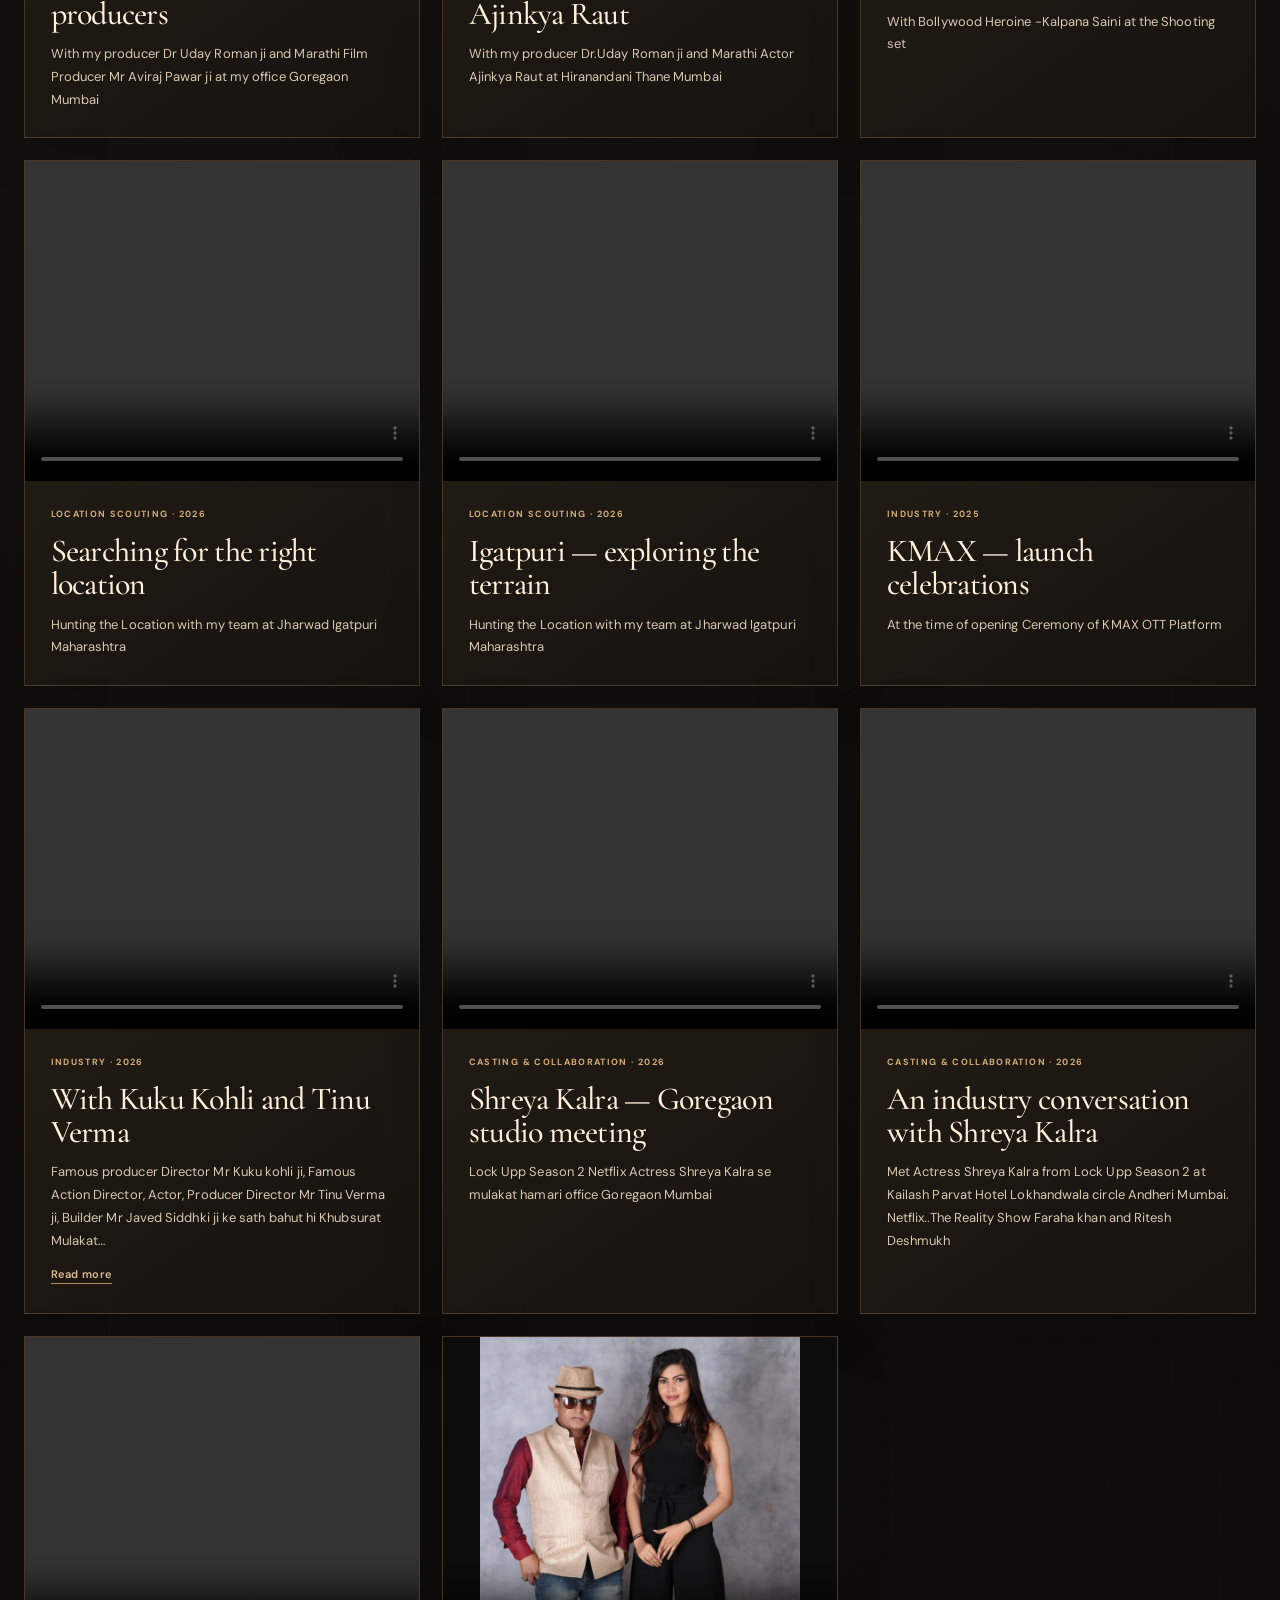
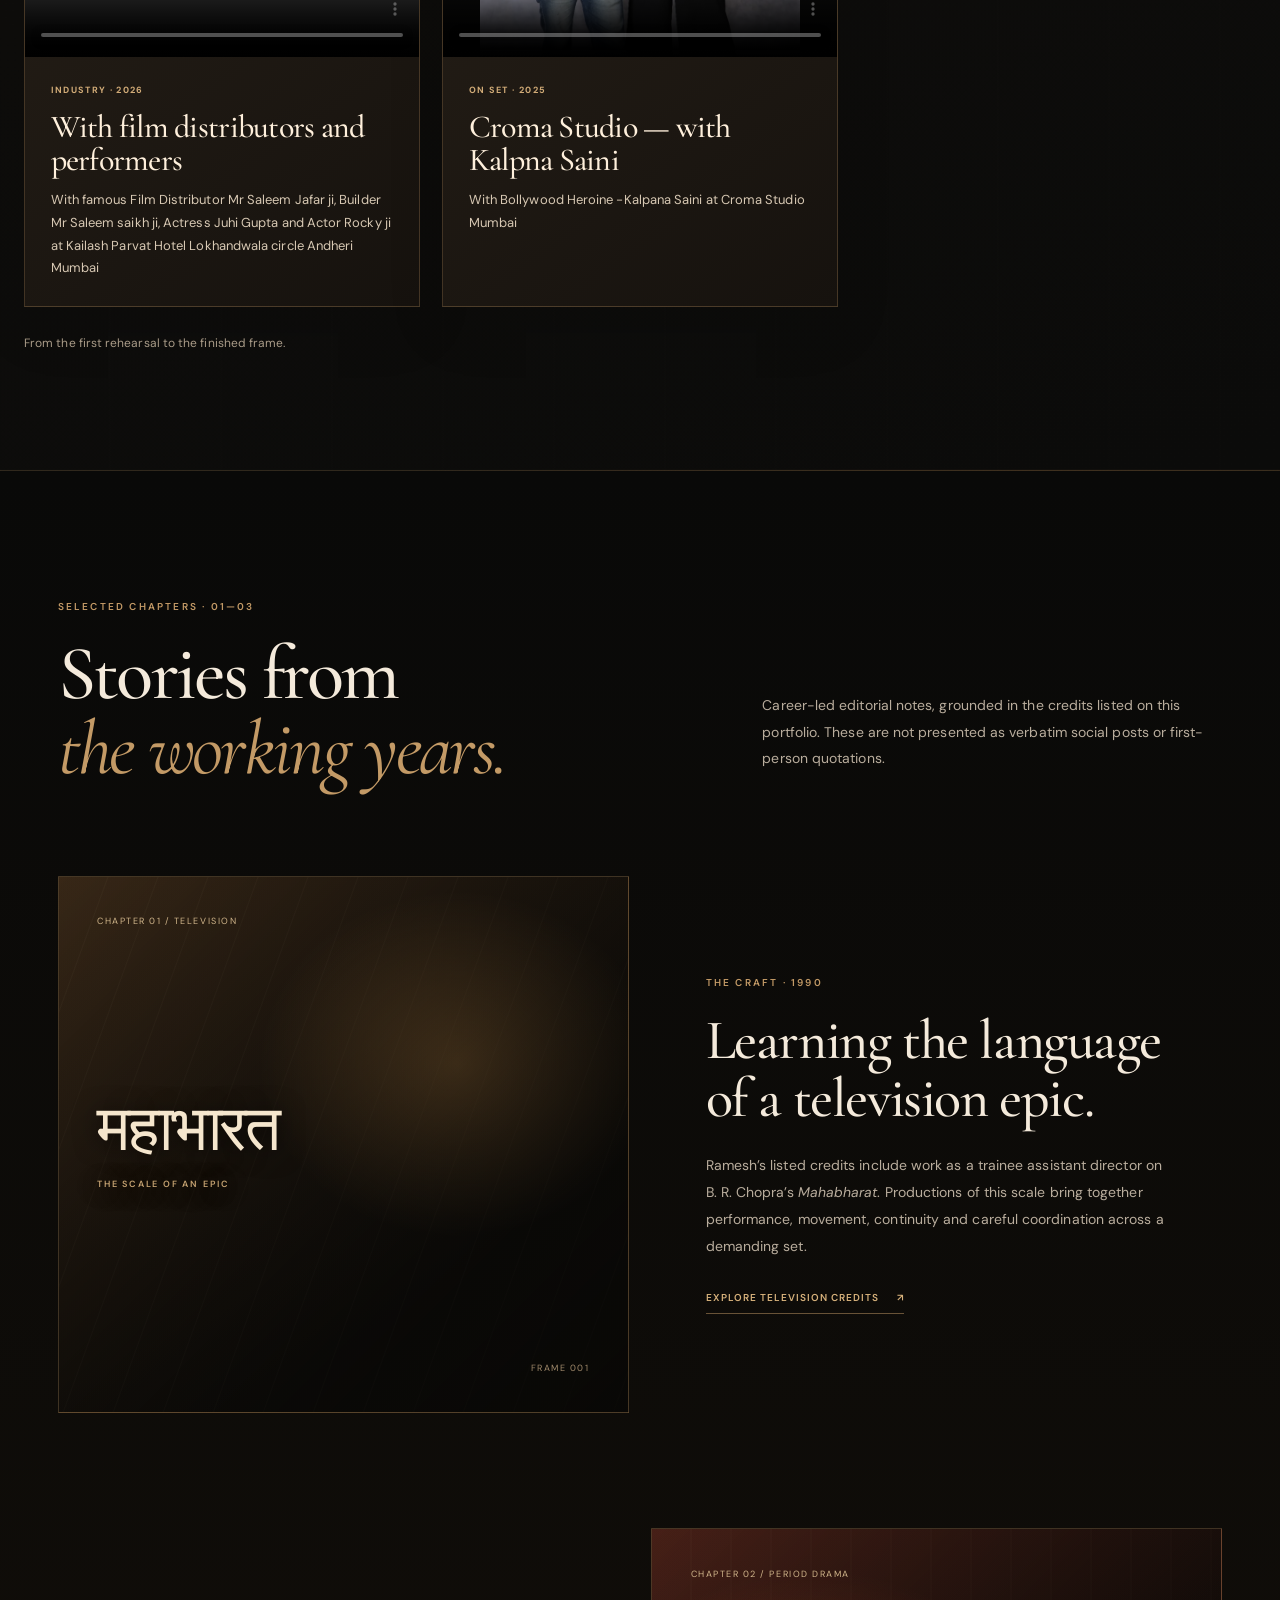
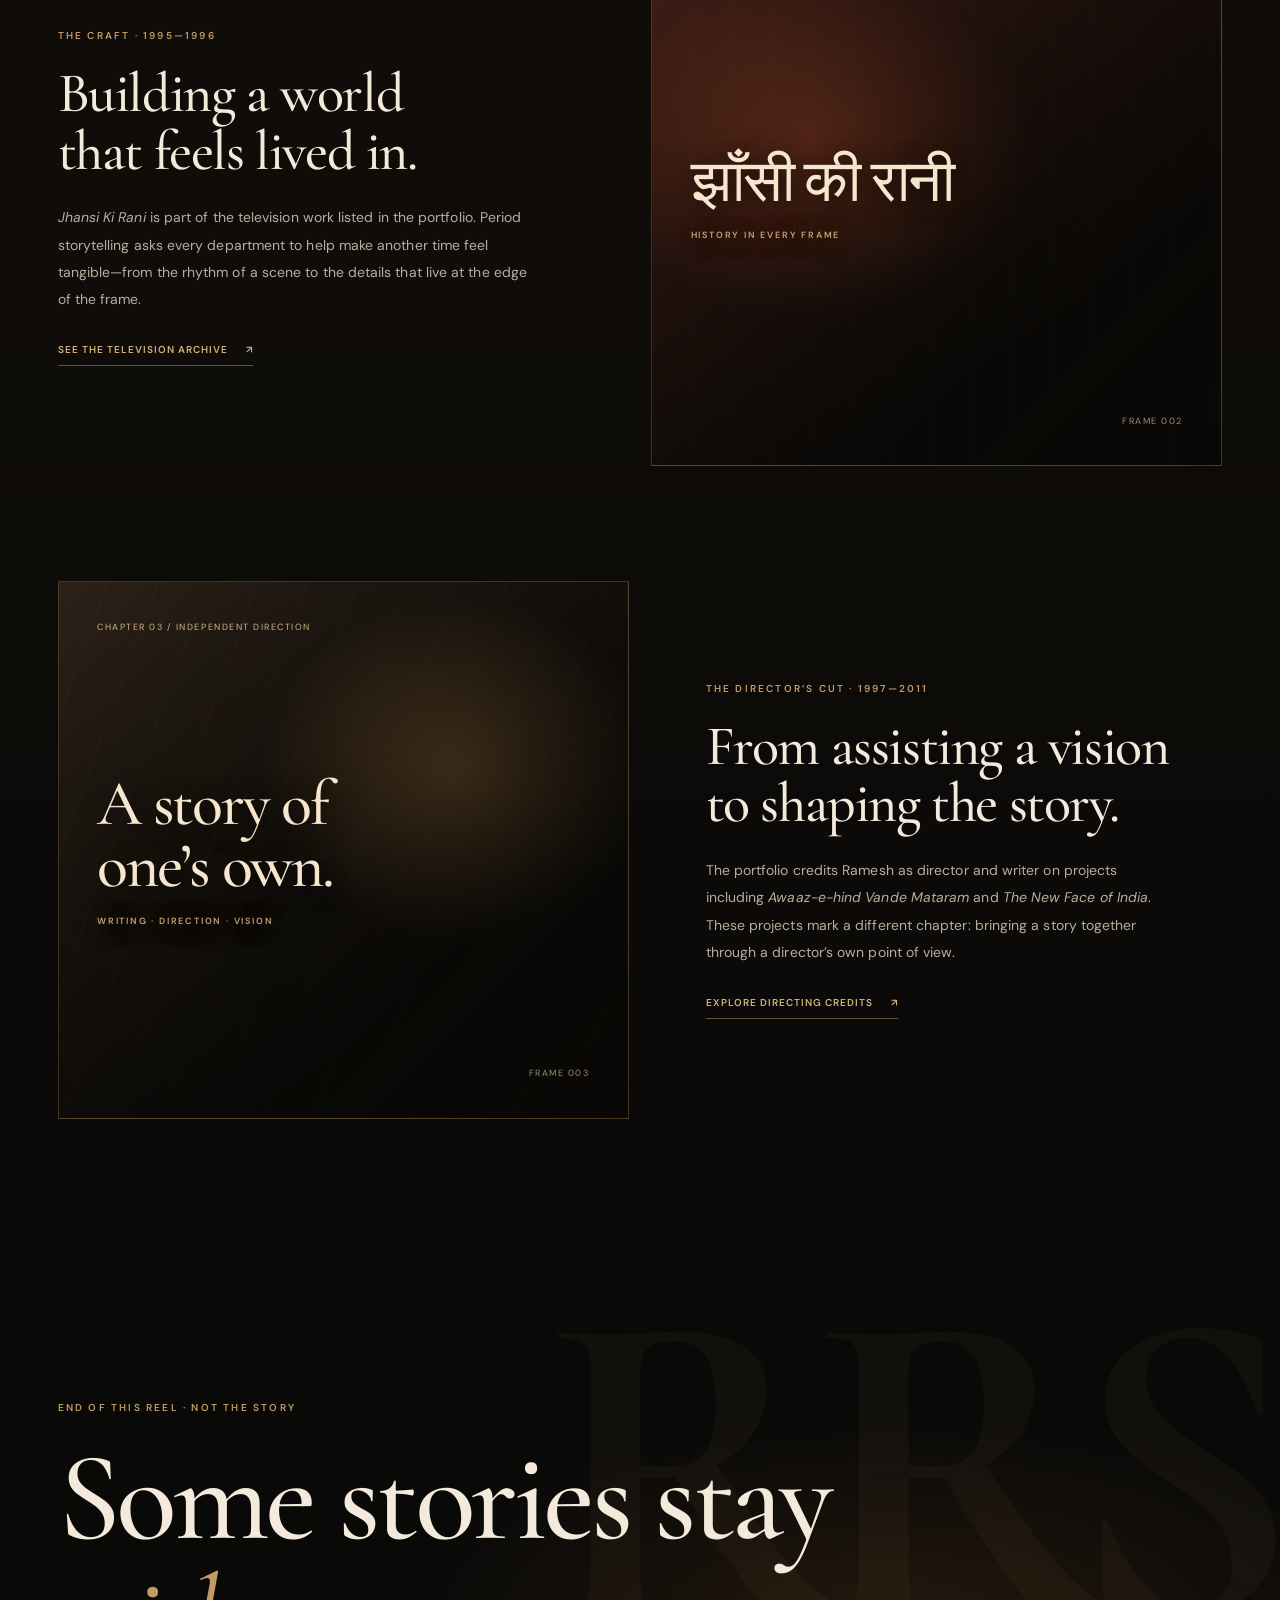
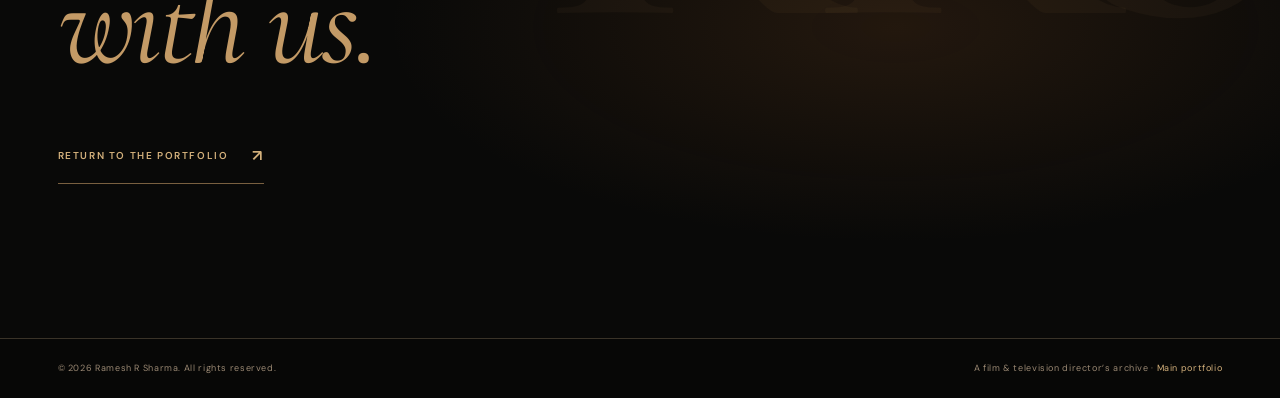
==== commit 6f9771f8: "Fix cropped Kalpna Saini gallery photo with intact same-shoot image" ====
--- a/behind-the-frame.html
+++ b/behind-the-frame.html
@@ -107,7 +107,7 @@
 <figure class="rrs-visual-card rrs-visual-card--career rrs-visual-card--ravi-chopra-archive rrs-visual-card--clip" data-visual-category="videos" data-visual-kind="video"><div class="rrs-visual-card__media rrs-visual-card__media--video"><video controls playsinline preload="metadata" poster="assets/rrs-career/993051049528536.webp" aria-label="Historical television production slide video"><source src="assets/rrs-career/1082054406321781.mp4" type="video/mp4">This browser cannot play the video.</video></div><figcaption class="rrs-visual-card__caption"><span class="rrs-visual-card__eyebrow">FILM DIARY · 2024</span><h3>Remembering Ravi Chopra&#39;s studio visit</h3><p class="rrs-visual-card__excerpt" lang="auto">सुप्रसिद्ध विश्वविख्यात सीरियल.. महाभारत, सुपर हिट फिल्म .. बागबान, बहुत सी सुपर हिट सीरियल और फिल्म के प्रोड्यूसर _डायरेक्टर, हिंदी फिल्म इंडस्ट्री के बेताज बादशाह ..हमारे…</p><details class="rrs-visual-card__original"><summary>Read more</summary><p lang="auto">सुप्रसिद्ध विश्वविख्यात सीरियल.. महाभारत, सुपर हिट फिल्म .. बागबान, बहुत सी सुपर हिट सीरियल और फिल्म के प्रोड्यूसर _डायरेक्टर, हिंदी फिल्म इंडस्ट्री के बेताज बादशाह ..हमारे बॉस , फिल्म इंडस्ट्री में हमारे गुरू स्वर्गीव श्री रवि चोपड़ा जी एसेल स्टूडियो मुंबई में हमारे शूटिंग सेट पर मुख्य अतिथि के रूप में सीरियल का उद्घाटन करने पहुंचे..... स्वर्गीव श्री रवि चोपड़ा जी मुहुर्त शॉट का क्लैप देते हुए..... साथ में एक्ट्रेस श्रृष्टि कर्णिक, एक्ट्रेस आशा सिंह, प्रोड्यूसर स्वर्गीय श्री बाबूलाल Bodul जी, कैमरामैन DOP स्वर्गीय श्री अशोक राव (मंसूर भाई).... स्वर्गीव श्री रवि चोपड़ा जी की याद में....</p></details></figcaption></figure>
 <figure class="rrs-visual-card rrs-visual-card--career rrs-visual-card--ek-se-badhkar-ek-set-two" data-visual-category="television" data-visual-kind="photo"><a class="rrs-visual-card__media" href="assets/rrs-career/141506644215923.jpg" target="_blank" rel="noopener noreferrer" aria-label="View full photograph: Ek Se Badhkar Ek — behind the camera"><img src="assets/rrs-career/141506644215923.jpg" alt="Production team during filming of Ek Se Badhkar Ek" loading="lazy" decoding="async"><span class="rrs-visual-card__zoom" aria-hidden="true">VIEW PHOTO ↗</span></a><figcaption class="rrs-visual-card__caption"><span class="rrs-visual-card__eyebrow">TELEVISION · 2020</span><h3>Ek Se Badhkar Ek — behind the camera</h3><p class="rrs-visual-card__excerpt" lang="auto">बी आर फिल्म्स की धारावाहिक “एक से बढ़कर एक” के शूटिंग के सेट पर कॉमेडी के बादशाह, मशहूर कलाकार जगदीप, असरानी, सृष्टि करनी, मोहन आज़ाद एवं गुफी पेंटल के साथ निर्देशन करते हुए</p></figcaption></figure>
 <figure class="rrs-visual-card rrs-visual-card--career rrs-visual-card--kalpna-shoot-conversation" data-visual-category="set" data-visual-kind="photo"><a class="rrs-visual-card__media" href="assets/rrs-career/1163998375767135.webp" target="_blank" rel="noopener noreferrer" aria-label="View full photograph: A working moment with Kalpna Saini"><img src="assets/rrs-career/1163998375767135.webp" alt="Ramesh R Sharma with actress Kalpna Saini on a studio set" loading="lazy" decoding="async"><span class="rrs-visual-card__zoom" aria-hidden="true">VIEW PHOTO ↗</span></a><figcaption class="rrs-visual-card__caption"><span class="rrs-visual-card__eyebrow">ON SET · 2025</span><h3>A working moment with Kalpna Saini</h3><p class="rrs-visual-card__excerpt" lang="auto">At the time of Shooting set as Actor-Director with Actress Kalpna Saini</p></figcaption></figure>
-<figure class="rrs-visual-card rrs-visual-card--career rrs-visual-card--kalpna-shoot-studio" data-visual-category="set" data-visual-kind="photo"><a class="rrs-visual-card__media" href="assets/rrs-career/1163997189100587.webp" target="_blank" rel="noopener noreferrer" aria-label="View full photograph: On set — actor and director"><img src="assets/rrs-career/1163997189100587.webp" alt="Studio photograph with actress Kalpna Saini" loading="lazy" decoding="async"><span class="rrs-visual-card__zoom" aria-hidden="true">VIEW PHOTO ↗</span></a><figcaption class="rrs-visual-card__caption"><span class="rrs-visual-card__eyebrow">ON SET · 2025</span><h3>On set — actor and director</h3><p class="rrs-visual-card__excerpt" lang="auto">At the time of Shooting set as Actor-Director with Actress Kalpna Saini</p></figcaption></figure>
+<figure class="rrs-visual-card rrs-visual-card--career rrs-visual-card--kalpna-shoot-studio" data-visual-category="set" data-visual-kind="photo"><a class="rrs-visual-card__media" href="assets/rrs-career/1163999679100338.webp" target="_blank" rel="noopener noreferrer" aria-label="View full photograph: On set — actor and director"><img src="assets/rrs-career/1163999679100338.webp" alt="Studio photograph with actress Kalpna Saini" loading="lazy" decoding="async"><span class="rrs-visual-card__zoom" aria-hidden="true">VIEW PHOTO ↗</span></a><figcaption class="rrs-visual-card__caption"><span class="rrs-visual-card__eyebrow">ON SET · 2025</span><h3>On set — actor and director</h3><p class="rrs-visual-card__excerpt" lang="auto">At the time of Shooting set as Actor-Director with Actress Kalpna Saini</p></figcaption></figure>
 <figure class="rrs-visual-card rrs-visual-card--career rrs-visual-card--shreya-meeting-additional" data-visual-category="casting" data-visual-kind="photo"><a class="rrs-visual-card__media" href="assets/rrs-career/823920813108228.jpg" target="_blank" rel="noopener noreferrer" aria-label="View full photograph: Mehar — the script conversation"><img src="assets/rrs-career/823920813108228.jpg" alt="Photo collage of a film project script discussion with Shreya Kalra" loading="lazy" decoding="async"><span class="rrs-visual-card__zoom" aria-hidden="true">VIEW PHOTO ↗</span></a><figcaption class="rrs-visual-card__caption"><span class="rrs-visual-card__eyebrow">CASTING & COLLABORATION · 2024</span><h3>Mehar — the script conversation</h3><p class="rrs-visual-card__excerpt" lang="auto">गोल्डन पिक्सल के बैनरतले बनने वाली फिल्म  &#39;मेहर - ए डिवाइन लव स्टोरी&#39;  के लिए एक्ट्रेस श्रेया कालरा जी हमारी ऑफिस में आईं. श्रेया कालरा जी के साथ स्क्रिप्ट का नरेशन हुआ. उनको…</p><details class="rrs-visual-card__original"><summary>Read more</summary><p lang="auto">गोल्डन पिक्सल के बैनरतले बनने वाली फिल्म  &#39;मेहर - ए डिवाइन लव स्टोरी&#39;  के लिए एक्ट्रेस श्रेया कालरा जी हमारी ऑफिस में आईं. श्रेया कालरा जी के साथ स्क्रिप्ट का नरेशन हुआ. उनको अपना रोल बहुत पसंद आया और वे हमारे साथ काम करने के लिए बेहद उत्साहित हैं। इस फिल्म के लिए उन्हें जल्द ही साइन किया जाएगा।
 
 प्रोड्यूसर - सिद्धार्थ उदय रोमन
